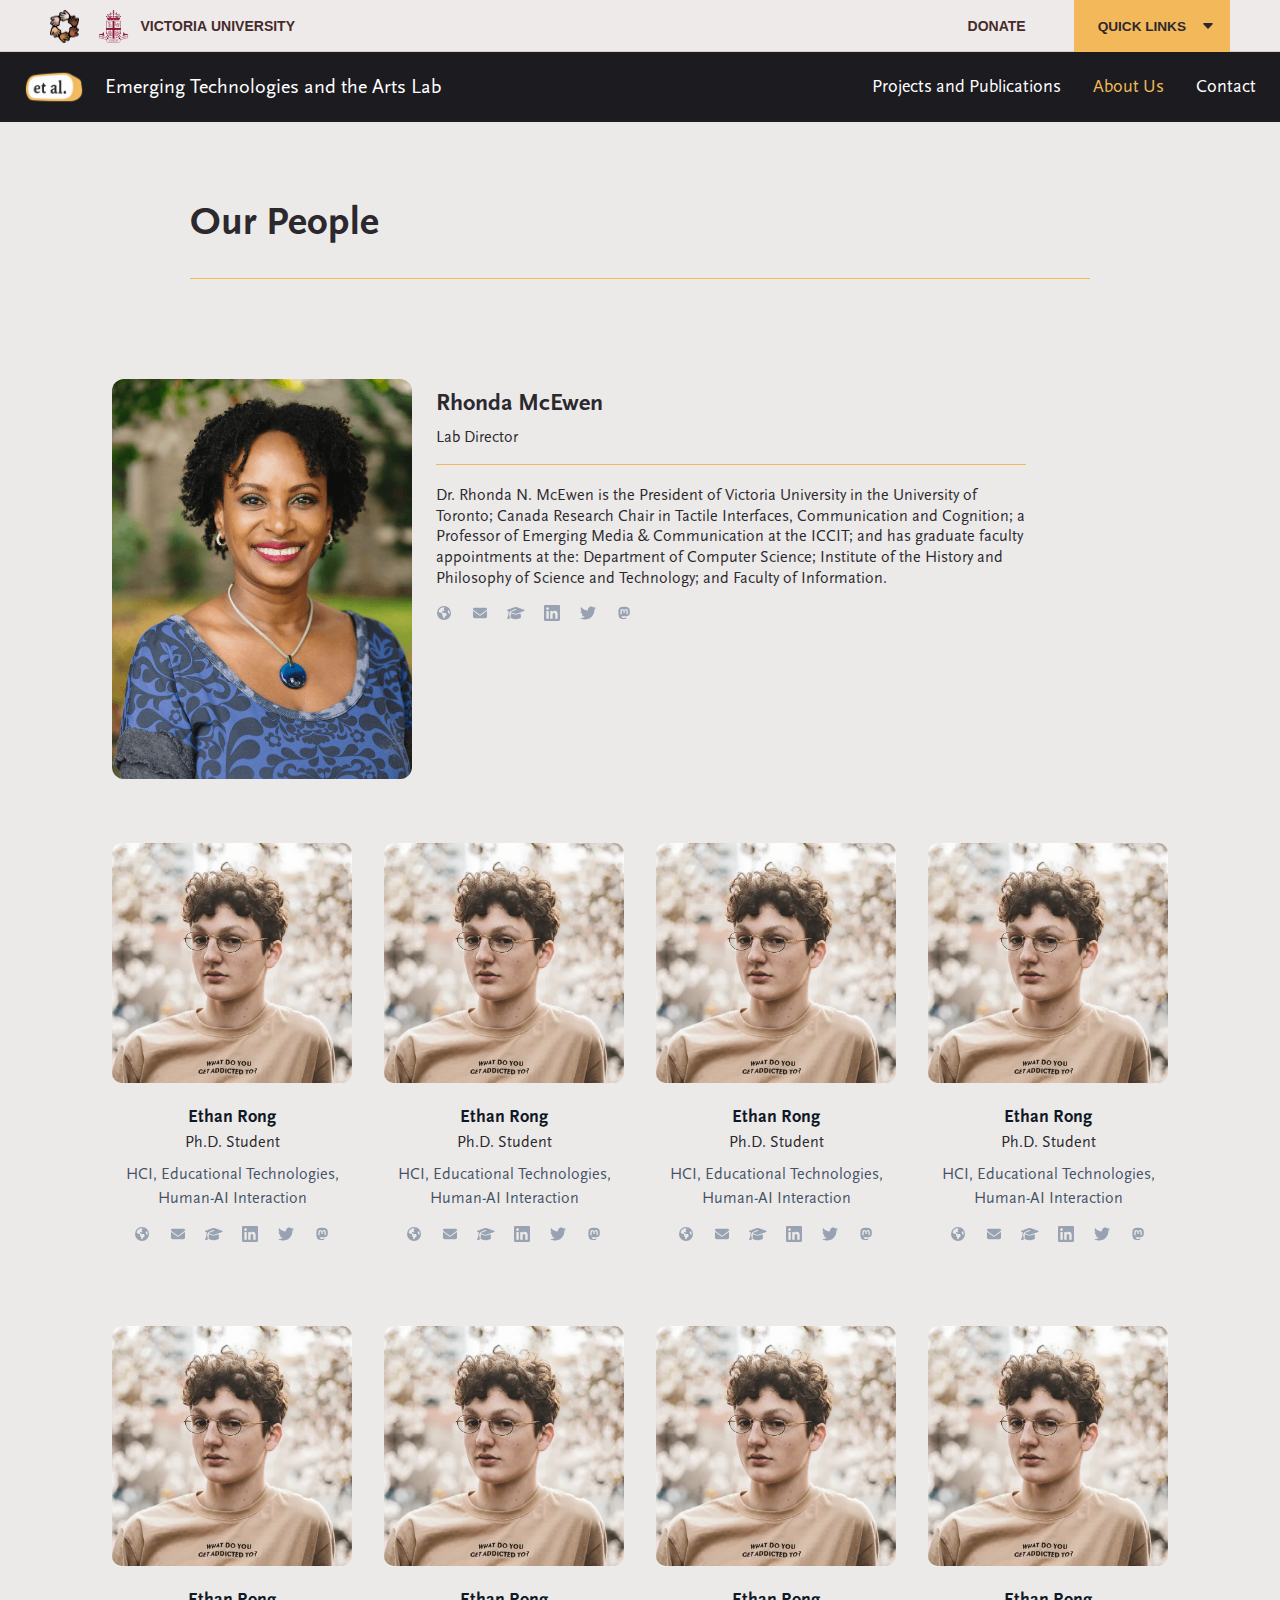
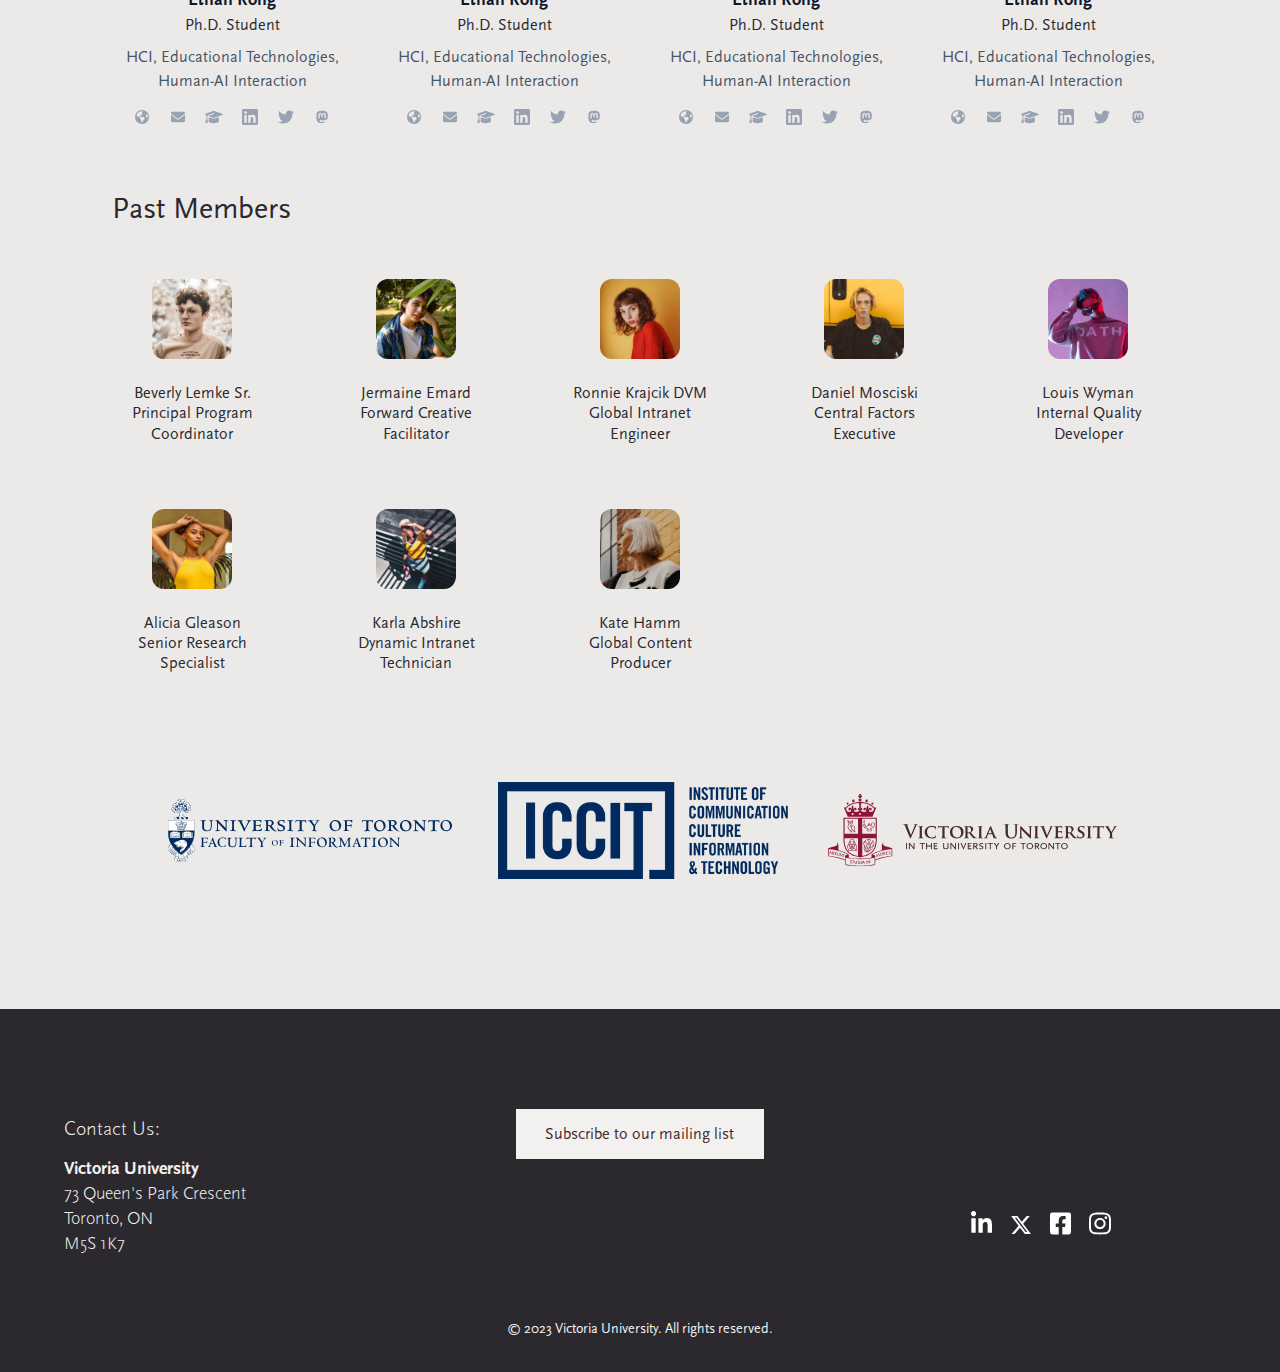
==== about.html @ be323ea9 "Website Design Update" ====
<!DOCTYPE html><!--  Last Published: Fri Oct 20 2023 23:34:13 GMT+0000 (Coordinated Universal Time)  -->
<html data-wf-page="6514eb4a2305724bd706d7c0" data-wf-site="64ebb438a1410b0086bd7500">
<head>
  <meta charset="utf-8">
  <title>About</title>
  <meta content="About" property="og:title">
  <meta content="About" property="twitter:title">
  <meta content="width=device-width, initial-scale=1" name="viewport">
  <link href="css/normalize.css" rel="stylesheet" type="text/css">
  <link href="css/webflow.css" rel="stylesheet" type="text/css">
  <link href="css/etal-test.webflow.css" rel="stylesheet" type="text/css">
  <script type="text/javascript">!function(o,c){var n=c.documentElement,t=" w-mod-";n.className+=t+"js",("ontouchstart"in o||o.DocumentTouch&&c instanceof DocumentTouch)&&(n.className+=t+"touch")}(window,document);</script>
  <link href="images/favicon.png" rel="shortcut icon" type="image/x-icon">
  <link href="images/webclip.png" rel="apple-touch-icon">
</head>
<body class="body">
  <div data-collapse="none" data-animation="default" data-duration="200" data-w-id="f9d69fb6-67c8-7b05-2dc4-ca2175cc7b03" data-easing="ease" data-easing2="ease" role="banner" class="navbar w-nav">
    <div class="square-menu-inner">
      <div class="navlogosdiv">
        <a href="https://www.vicu.utoronto.ca/about-victoria/edia/" target="_blank" class="brand-logo w-nav-brand"><img src="images/hands.png" loading="lazy" sizes="(max-width: 479px) 11vw, 29.46875px" height="33" alt="edia icon" srcset="images/hands-p-500.png 500w, images/hands.png 585w" class="brandlogoimage2"></a>
        <a href="https://emmanuel.utoronto.ca/" target="_blank" class="brand-logo w-nav-brand"><img src="images/Victoria-University-Crest.png" loading="lazy" alt="" height="33" class="brandlogoimage"></a>
        <a href="https://emmanuel.utoronto.ca/" target="_blank" class="link">VICTORIA UNIVERSITY</a>
      </div>
      <nav role="navigation" class="nav-menu w-nav-menu">
        <a href="https://vicu.utoronto.ca/donate/" class="donatelink">DONATE</a>
        <div data-hover="false" data-delay="0" class="full-width-mobile w-dropdown">
          <div class="nav-link nav-with-dropdown w-dropdown-toggle">
            <div class="text-block-8"><strong class="bold-text">QUICK LINKS</strong></div>
            <div class="icon-3 w-embed"><svg width="100%" height="100%" viewbox="0 0 8 5" fill="none" xmlns="http://www.w3.org/2000/svg">
                <path d="M4 0.4375H6.71929C7.15725 0.4375 7.38357 0.96063 7.08371 1.27984L4.36442 4.17456C4.16695 4.38478 3.83305 4.38478 3.63558 4.17457L0.916287 1.27984C0.616426 0.960631 0.842751 0.4375 1.28071 0.4375H4Z" fill="currentColor"></path>
              </svg></div>
          </div>
          <nav class="dropdown-list w-dropdown-list">
            <a href="https://www.acorn.utoronto.ca/" target="_blank" class="dropdown-link w-dropdown-link">ACORN</a>
            <a href="https://q.utoronto.ca/" target="_blank" class="dropdown-link w-dropdown-link">QUERCUS</a>
            <a href="https://www.utoronto.ca/" target="_blank" class="dropdown-link w-dropdown-link">U OF T</a>
            <a href="https://vicdir.vicu.utoronto.ca/search" target="_blank" class="dropdown-link w-dropdown-link">A-Z DIRECTORY</a>
            <a href="https://utoronto.us19.list-manage.com/subscribe?u=aad92a62f6e77ffed56ef64fc&amp;id=aab23e2f42" target="_blank" class="dropdown-link w-dropdown-link">EMAIL SIGN UP</a>
          </nav>
        </div>
      </nav>
      <div data-ix="simple-menu-button" class="simple-menu-button w-nav-button">
        <div class="line-1 simple-line"></div>
        <div class="line-2 simple-line-2"></div>
        <div class="line-3 simple-line-3"></div>
      </div>
    </div>
  </div>
  <div data-w-id="c33d319f-87cc-b2ee-bbb1-bec808583273" data-animation="over-right" data-collapse="medium" data-duration="400" data-easing="ease" data-easing2="ease" role="banner" class="brix---header-wrapper w-nav">
    <div class="brix---container-default w-container">
      <div class="brix---header-content-wrapper">
        <a href="index.html" class="brix---header-logo-link w-nav-brand"><img src="images/EtAl_Logo_Small.png" srcset="images/EtAl_Logo_Small-p-500.png 500w, images/EtAl_Logo_Small-p-800.png 800w, images/EtAl_Logo_Small.png 806w" width="60" sizes="60px" alt="" class="brix---header-logo">
          <div class="text-block"> Emerging Technologies and the Arts Lab</div>
        </a>
        <div class="brix---header-right-col">
          <div class="brix---hamburger-menu-wrapper w-nav-button">
            <div style="-webkit-transform:translate3d(0, 0px, 0) scale3d(1, 1, 1) rotateX(0) rotateY(0) rotateZ(0deg) skew(0, 0);-moz-transform:translate3d(0, 0px, 0) scale3d(1, 1, 1) rotateX(0) rotateY(0) rotateZ(0deg) skew(0, 0);-ms-transform:translate3d(0, 0px, 0) scale3d(1, 1, 1) rotateX(0) rotateY(0) rotateZ(0deg) skew(0, 0);transform:translate3d(0, 0px, 0) scale3d(1, 1, 1) rotateX(0) rotateY(0) rotateZ(0deg) skew(0, 0)" class="brix---hamburger-menu-bar-top"></div>
            <div style="-webkit-transform:translate3d(0, 0px, 0) scale3d(1, 1, 1) rotateX(0) rotateY(0) rotateZ(0deg) skew(0, 0);-moz-transform:translate3d(0, 0px, 0) scale3d(1, 1, 1) rotateX(0) rotateY(0) rotateZ(0deg) skew(0, 0);-ms-transform:translate3d(0, 0px, 0) scale3d(1, 1, 1) rotateX(0) rotateY(0) rotateZ(0deg) skew(0, 0);transform:translate3d(0, 0px, 0) scale3d(1, 1, 1) rotateX(0) rotateY(0) rotateZ(0deg) skew(0, 0)" class="brix---hamburger-menu-bar-bottom"></div>
          </div>
          <nav role="navigation" class="brix---header-menu-wrapper w-nav-menu">
            <ul role="list" class="brix---header-nav-menu-list">
              <li class="brix---header-nav-list-item">
                <a href="projects.html" class="brix---header-nav-link w-nav-link">Projects and Publications</a>
              </li>
              <li class="brix---header-nav-list-item">
                <a href="about.html" aria-current="page" class="brix---header-nav-link w-nav-link w--current">About Us</a>
              </li>
              <li class="brix---header-nav-list-item">
                <a href="#" class="brix---header-nav-link w-nav-link">Contact</a>
              </li>
            </ul>
          </nav>
        </div>
      </div>
    </div>
  </div>
  <div class="spark-section-4">
    <div class="spark-container-4 w-container">
      <div class="spark-centered-902">
        <h2><span class="text-span-3"><strong>Our People</strong></span></h2>
        <div class="orangeline"></div>
      </div>
      <div class="spark-flex-row-of-team-members-2">
        <div class="spark-flex-row-of-two-team-members-2">
          <div id="w-node-_3214d116-5d95-e972-60de-5e1a92d055ef-d706d7c0" class="spark-wrapped-team-card-3 spark-top-aligned">
            <a href="#" class="w-inline-block"><img src="images/Screen-Shot-2023-09-28-at-12.29.31-AM.png" loading="eager" height="100" alt="" sizes="(max-width: 479px) 84vw, 300px" srcset="images/Screen-Shot-2023-09-28-at-12.29.31-AM-p-500.png 500w, images/Screen-Shot-2023-09-28-at-12.29.31-AM-p-800.png 800w, images/Screen-Shot-2023-09-28-at-12.29.31-AM.png 906w" class="spark-horizontal-team-member-image-2 spark-small"></a>
            <div class="spark-team-member-details-3">
              <p class="spark-bold-heading-4"><span class="rhonda"><strong class="rhonda">Rhonda McEwen</strong></span></p>
              <p class="spark-small-sub-paragraph-4 spark-margin-bottom-1rem">Lab Director</p>
              <div class="orangeline"></div>
              <p class="spark-gray-paragraph-2">Dr. Rhonda N. McEwen is the President of Victoria University in the University of Toronto; Canada Research Chair in Tactile Interfaces, Communication and Cognition; a Professor of Emerging Media &amp; Communication at the ICCIT; and has graduate faculty appointments at the: Department of Computer Science; Institute of the History and Philosophy of Science and Technology; and Faculty of Information.</p>
              <div class="w-layout-grid uui-team01_social-copy">
                <a href="#" class="social-link w-inline-block">
                  <div class="social-icon w-embed"><svg xmlns="http://www.w3.org/2000/svg" height="1em" viewbox="0 0 512 512">
                      <!-- ! Font Awesome Free 6.4.2 by @fontawesome - https://fontawesome.com License - https://fontawesome.com/license (Commercial License) Copyright 2023 Fonticons, Inc.  -->
                      <style>svg{fill:#98a2b3}</style>
                      <path d="M57.7 193l9.4 16.4c8.3 14.5 21.9 25.2 38 29.8L163 255.7c17.2 4.9 29 20.6 29 38.5v39.9c0 11 6.2 21 16 25.9s16 14.9 16 25.9v39c0 15.6 14.9 26.9 29.9 22.6c16.1-4.6 28.6-17.5 32.7-33.8l2.8-11.2c4.2-16.9 15.2-31.4 30.3-40l8.1-4.6c15-8.5 24.2-24.5 24.2-41.7v-8.3c0-12.7-5.1-24.9-14.1-33.9l-3.9-3.9c-9-9-21.2-14.1-33.9-14.1H257c-11.1 0-22.1-2.9-31.8-8.4l-34.5-19.7c-4.3-2.5-7.6-6.5-9.2-11.2c-3.2-9.6 1.1-20 10.2-24.5l5.9-3c6.6-3.3 14.3-3.9 21.3-1.5l23.2 7.7c8.2 2.7 17.2-.4 21.9-7.5c4.7-7 4.2-16.3-1.2-22.8l-13.6-16.3c-10-12-9.9-29.5 .3-41.3l15.7-18.3c8.8-10.3 10.2-25 3.5-36.7l-2.4-4.2c-3.5-.2-6.9-.3-10.4-.3C163.1 48 84.4 108.9 57.7 193zM464 256c0-36.8-9.6-71.4-26.4-101.5L412 164.8c-15.7 6.3-23.8 23.8-18.5 39.8l16.9 50.7c3.5 10.4 12 18.3 22.6 20.9l29.1 7.3c1.2-9 1.8-18.2 1.8-27.5zM0 256a256 256 0 1 1 512 0A256 256 0 1 1 0 256z"></path>
                    </svg></div>
                </a>
                <a href="#" class="social-link w-inline-block">
                  <div class="social-icon w-embed"><svg xmlns="http://www.w3.org/2000/svg" height="1em" viewbox="0 0 512 512">
                      <!-- ! Font Awesome Free 6.4.2 by @fontawesome - https://fontawesome.com License - https://fontawesome.com/license (Commercial License) Copyright 2023 Fonticons, Inc.  -->
                      <style>svg{fill:#98a2b3}</style>
                      <path d="M48 64C21.5 64 0 85.5 0 112c0 15.1 7.1 29.3 19.2 38.4L236.8 313.6c11.4 8.5 27 8.5 38.4 0L492.8 150.4c12.1-9.1 19.2-23.3 19.2-38.4c0-26.5-21.5-48-48-48H48zM0 176V384c0 35.3 28.7 64 64 64H448c35.3 0 64-28.7 64-64V176L294.4 339.2c-22.8 17.1-54 17.1-76.8 0L0 176z"></path>
                    </svg></div>
                </a>
                <a href="#" class="social-link w-inline-block">
                  <div class="social-icon w-embed"><svg xmlns="http://www.w3.org/2000/svg" height="1em" viewbox="0 0 640 512">
                      <!-- ! Font Awesome Free 6.4.2 by @fontawesome - https://fontawesome.com License - https://fontawesome.com/license (Commercial License) Copyright 2023 Fonticons, Inc.  -->
                      <style>svg{fill:#98a2b3}</style>
                      <path d="M320 32c-8.1 0-16.1 1.4-23.7 4.1L15.8 137.4C6.3 140.9 0 149.9 0 160s6.3 19.1 15.8 22.6l57.9 20.9C57.3 229.3 48 259.8 48 291.9v28.1c0 28.4-10.8 57.7-22.3 80.8c-6.5 13-13.9 25.8-22.5 37.6C0 442.7-.9 448.3 .9 453.4s6 8.9 11.2 10.2l64 16c4.2 1.1 8.7 .3 12.4-2s6.3-6.1 7.1-10.4c8.6-42.8 4.3-81.2-2.1-108.7C90.3 344.3 86 329.8 80 316.5V291.9c0-30.2 10.2-58.7 27.9-81.5c12.9-15.5 29.6-28 49.2-35.7l157-61.7c8.2-3.2 17.5 .8 20.7 9s-.8 17.5-9 20.7l-157 61.7c-12.4 4.9-23.3 12.4-32.2 21.6l159.6 57.6c7.6 2.7 15.6 4.1 23.7 4.1s16.1-1.4 23.7-4.1L624.2 182.6c9.5-3.4 15.8-12.5 15.8-22.6s-6.3-19.1-15.8-22.6L343.7 36.1C336.1 33.4 328.1 32 320 32zM128 408c0 35.3 86 72 192 72s192-36.7 192-72L496.7 262.6 354.5 314c-11.1 4-22.8 6-34.5 6s-23.5-2-34.5-6L143.3 262.6 128 408z"></path>
                    </svg></div>
                </a>
                <a href="#" class="social-link w-inline-block">
                  <div class="social-icon w-embed"><svg width="24" height="24" viewbox="0 0 24 24" fill="none" xmlns="http://www.w3.org/2000/svg">
                      <path d="M22.2234 0H1.77187C0.792187 0 0 0.773438 0 1.72969V22.2656C0 23.2219 0.792187 24 1.77187 24H22.2234C23.2031 24 24 23.2219 24 22.2703V1.72969C24 0.773438 23.2031 0 22.2234 0ZM7.12031 20.4516H3.55781V8.99531H7.12031V20.4516ZM5.33906 7.43438C4.19531 7.43438 3.27188 6.51094 3.27188 5.37187C3.27188 4.23281 4.19531 3.30937 5.33906 3.30937C6.47813 3.30937 7.40156 4.23281 7.40156 5.37187C7.40156 6.50625 6.47813 7.43438 5.33906 7.43438ZM20.4516 20.4516H16.8937V14.8828C16.8937 13.5562 16.8703 11.8453 15.0422 11.8453C13.1906 11.8453 12.9094 13.2937 12.9094 14.7891V20.4516H9.35625V8.99531H12.7687V10.5609H12.8156C13.2891 9.66094 14.4516 8.70938 16.1813 8.70938C19.7859 8.70938 20.4516 11.0813 20.4516 14.1656V20.4516Z" fill="currentColor"></path>
                    </svg></div>
                </a>
                <a href="#" class="social-link w-inline-block">
                  <div class="social-icon w-embed"><svg width="24" height="24" viewbox="0 0 24 24" fill="none" xmlns="http://www.w3.org/2000/svg">
                      <path d="M7.55016 21.7502C16.6045 21.7502 21.5583 14.2469 21.5583 7.74211C21.5583 7.53117 21.5536 7.31554 21.5442 7.1046C22.5079 6.40771 23.3395 5.5445 24 4.55554C23.1025 4.95484 22.1496 5.21563 21.1739 5.32898C22.2013 4.71315 22.9705 3.74572 23.3391 2.60601C22.3726 3.1788 21.3156 3.58286 20.2134 3.80085C19.4708 3.01181 18.489 2.48936 17.4197 2.3143C16.3504 2.13923 15.2532 2.32129 14.2977 2.83234C13.3423 3.34339 12.5818 4.15495 12.1338 5.14156C11.6859 6.12816 11.5754 7.23486 11.8195 8.29054C9.86249 8.19233 7.94794 7.68395 6.19998 6.79834C4.45203 5.91274 2.90969 4.66968 1.67297 3.14976C1.0444 4.23349 0.852057 5.51589 1.13503 6.73634C1.418 7.95678 2.15506 9.02369 3.19641 9.72023C2.41463 9.69541 1.64998 9.48492 0.965625 9.10617V9.1671C0.964925 10.3044 1.3581 11.4068 2.07831 12.287C2.79852 13.1672 3.80132 13.7708 4.91625 13.9952C4.19206 14.1934 3.43198 14.2222 2.69484 14.0796C3.00945 15.0577 3.62157 15.9131 4.44577 16.5266C5.26997 17.14 6.26512 17.4808 7.29234 17.5015C5.54842 18.8714 3.39417 19.6144 1.17656 19.6109C0.783287 19.6103 0.390399 19.5861 0 19.5387C2.25286 20.984 4.87353 21.7516 7.55016 21.7502Z" fill="currentColor"></path>
                    </svg></div>
                </a>
                <a href="#" class="social-link w-inline-block">
                  <div class="social-icon w-embed"><svg xmlns="http://www.w3.org/2000/svg" height="1em" viewbox="0 0 448 512">
                      <!-- ! Font Awesome Free 6.4.2 by @fontawesome - https://fontawesome.com License - https://fontawesome.com/license (Commercial License) Copyright 2023 Fonticons, Inc.  -->
                      <style>svg{fill:#98a2b3}</style>
                      <path d="M433 179.11c0-97.2-63.71-125.7-63.71-125.7-62.52-28.7-228.56-28.4-290.48 0 0 0-63.72 28.5-63.72 125.7 0 115.7-6.6 259.4 105.63 289.1 40.51 10.7 75.32 13 103.33 11.4 50.81-2.8 79.32-18.1 79.32-18.1l-1.7-36.9s-36.31 11.4-77.12 10.1c-40.41-1.4-83-4.4-89.63-54a102.54 102.54 0 0 1-.9-13.9c85.63 20.9 158.65 9.1 178.75 6.7 56.12-6.7 105-41.3 111.23-72.9 9.8-49.8 9-121.5 9-121.5zm-75.12 125.2h-46.63v-114.2c0-49.7-64-51.6-64 6.9v62.5h-46.33V197c0-58.5-64-56.6-64-6.9v114.2H90.19c0-122.1-5.2-147.9 18.41-175 25.9-28.9 79.82-30.8 103.83 6.1l11.6 19.5 11.6-19.5c24.11-37.1 78.12-34.8 103.83-6.1 23.71 27.3 18.4 53 18.4 175z"></path>
                    </svg></div>
                </a>
              </div>
            </div>
          </div>
        </div>
      </div>
      <div class="spark-team-grid-no-spacing">
        <div id="w-node-cfe9b421-3e54-21b7-9ee3-e9e8a86b3ca3-d706d7c0" class="team-member-item">
          <div id="w-node-e4fae455-8f98-4d70-5419-4f521c86f4d8-d706d7c0" class="spark-wrapped-square-team spark-stacked">
            <a href="#" class="spark-team-link w-inline-block"><img src="images/avatar-50_1avatar-50.webp" loading="eager" width="80" alt="" class="spark-vertical-image-2 spark-square-corners">
              <div class="spark-team-member-details-2 spark-full-width-team-details">
                <p><span class="text-span-2">Ethan Rong is a first-year Ph.D. student at the et.al Lab, as advised by Prof. Rhonda McEwen. His research investigates how to design and develop AI technologies to empower learners. Prior to joining UofT, he spent wonderful years studying and researching HCI at HKUST.</span></p>
              </div>
            </a>
          </div>
          <div class="uui-team01_item">
            <div class="uui-heading-tiny">Ethan Rong</div>
            <div class="uui-text-size-medium-2 text-color-primary700">Ph.D. Student</div>
            <div class="uui-space-xxsmall"></div>
            <div class="uui-text-size-medium-2">HCI, Educational Technologies, Human-AI Interaction</div>
            <div class="w-layout-grid uui-team01_social">
              <a href="#" class="social-link w-inline-block">
                <div class="social-icon w-embed"><svg xmlns="http://www.w3.org/2000/svg" height="1em" viewbox="0 0 512 512">
                    <!-- ! Font Awesome Free 6.4.2 by @fontawesome - https://fontawesome.com License - https://fontawesome.com/license (Commercial License) Copyright 2023 Fonticons, Inc.  -->
                    <style>svg{fill:#98a2b3}</style>
                    <path d="M57.7 193l9.4 16.4c8.3 14.5 21.9 25.2 38 29.8L163 255.7c17.2 4.9 29 20.6 29 38.5v39.9c0 11 6.2 21 16 25.9s16 14.9 16 25.9v39c0 15.6 14.9 26.9 29.9 22.6c16.1-4.6 28.6-17.5 32.7-33.8l2.8-11.2c4.2-16.9 15.2-31.4 30.3-40l8.1-4.6c15-8.5 24.2-24.5 24.2-41.7v-8.3c0-12.7-5.1-24.9-14.1-33.9l-3.9-3.9c-9-9-21.2-14.1-33.9-14.1H257c-11.1 0-22.1-2.9-31.8-8.4l-34.5-19.7c-4.3-2.5-7.6-6.5-9.2-11.2c-3.2-9.6 1.1-20 10.2-24.5l5.9-3c6.6-3.3 14.3-3.9 21.3-1.5l23.2 7.7c8.2 2.7 17.2-.4 21.9-7.5c4.7-7 4.2-16.3-1.2-22.8l-13.6-16.3c-10-12-9.9-29.5 .3-41.3l15.7-18.3c8.8-10.3 10.2-25 3.5-36.7l-2.4-4.2c-3.5-.2-6.9-.3-10.4-.3C163.1 48 84.4 108.9 57.7 193zM464 256c0-36.8-9.6-71.4-26.4-101.5L412 164.8c-15.7 6.3-23.8 23.8-18.5 39.8l16.9 50.7c3.5 10.4 12 18.3 22.6 20.9l29.1 7.3c1.2-9 1.8-18.2 1.8-27.5zM0 256a256 256 0 1 1 512 0A256 256 0 1 1 0 256z"></path>
                  </svg></div>
              </a>
              <a href="#" class="social-link w-inline-block">
                <div class="social-icon w-embed"><svg xmlns="http://www.w3.org/2000/svg" height="1em" viewbox="0 0 512 512">
                    <!-- ! Font Awesome Free 6.4.2 by @fontawesome - https://fontawesome.com License - https://fontawesome.com/license (Commercial License) Copyright 2023 Fonticons, Inc.  -->
                    <style>svg{fill:#98a2b3}</style>
                    <path d="M48 64C21.5 64 0 85.5 0 112c0 15.1 7.1 29.3 19.2 38.4L236.8 313.6c11.4 8.5 27 8.5 38.4 0L492.8 150.4c12.1-9.1 19.2-23.3 19.2-38.4c0-26.5-21.5-48-48-48H48zM0 176V384c0 35.3 28.7 64 64 64H448c35.3 0 64-28.7 64-64V176L294.4 339.2c-22.8 17.1-54 17.1-76.8 0L0 176z"></path>
                  </svg></div>
              </a>
              <a href="#" class="social-link w-inline-block">
                <div class="social-icon w-embed"><svg xmlns="http://www.w3.org/2000/svg" height="1em" viewbox="0 0 640 512">
                    <!-- ! Font Awesome Free 6.4.2 by @fontawesome - https://fontawesome.com License - https://fontawesome.com/license (Commercial License) Copyright 2023 Fonticons, Inc.  -->
                    <style>svg{fill:#98a2b3}</style>
                    <path d="M320 32c-8.1 0-16.1 1.4-23.7 4.1L15.8 137.4C6.3 140.9 0 149.9 0 160s6.3 19.1 15.8 22.6l57.9 20.9C57.3 229.3 48 259.8 48 291.9v28.1c0 28.4-10.8 57.7-22.3 80.8c-6.5 13-13.9 25.8-22.5 37.6C0 442.7-.9 448.3 .9 453.4s6 8.9 11.2 10.2l64 16c4.2 1.1 8.7 .3 12.4-2s6.3-6.1 7.1-10.4c8.6-42.8 4.3-81.2-2.1-108.7C90.3 344.3 86 329.8 80 316.5V291.9c0-30.2 10.2-58.7 27.9-81.5c12.9-15.5 29.6-28 49.2-35.7l157-61.7c8.2-3.2 17.5 .8 20.7 9s-.8 17.5-9 20.7l-157 61.7c-12.4 4.9-23.3 12.4-32.2 21.6l159.6 57.6c7.6 2.7 15.6 4.1 23.7 4.1s16.1-1.4 23.7-4.1L624.2 182.6c9.5-3.4 15.8-12.5 15.8-22.6s-6.3-19.1-15.8-22.6L343.7 36.1C336.1 33.4 328.1 32 320 32zM128 408c0 35.3 86 72 192 72s192-36.7 192-72L496.7 262.6 354.5 314c-11.1 4-22.8 6-34.5 6s-23.5-2-34.5-6L143.3 262.6 128 408z"></path>
                  </svg></div>
              </a>
              <a href="#" class="social-link w-inline-block">
                <div class="social-icon w-embed"><svg width="24" height="24" viewbox="0 0 24 24" fill="none" xmlns="http://www.w3.org/2000/svg">
                    <path d="M22.2234 0H1.77187C0.792187 0 0 0.773438 0 1.72969V22.2656C0 23.2219 0.792187 24 1.77187 24H22.2234C23.2031 24 24 23.2219 24 22.2703V1.72969C24 0.773438 23.2031 0 22.2234 0ZM7.12031 20.4516H3.55781V8.99531H7.12031V20.4516ZM5.33906 7.43438C4.19531 7.43438 3.27188 6.51094 3.27188 5.37187C3.27188 4.23281 4.19531 3.30937 5.33906 3.30937C6.47813 3.30937 7.40156 4.23281 7.40156 5.37187C7.40156 6.50625 6.47813 7.43438 5.33906 7.43438ZM20.4516 20.4516H16.8937V14.8828C16.8937 13.5562 16.8703 11.8453 15.0422 11.8453C13.1906 11.8453 12.9094 13.2937 12.9094 14.7891V20.4516H9.35625V8.99531H12.7687V10.5609H12.8156C13.2891 9.66094 14.4516 8.70938 16.1813 8.70938C19.7859 8.70938 20.4516 11.0813 20.4516 14.1656V20.4516Z" fill="currentColor"></path>
                  </svg></div>
              </a>
              <a href="#" class="social-link w-inline-block">
                <div class="social-icon w-embed"><svg width="24" height="24" viewbox="0 0 24 24" fill="none" xmlns="http://www.w3.org/2000/svg">
                    <path d="M7.55016 21.7502C16.6045 21.7502 21.5583 14.2469 21.5583 7.74211C21.5583 7.53117 21.5536 7.31554 21.5442 7.1046C22.5079 6.40771 23.3395 5.5445 24 4.55554C23.1025 4.95484 22.1496 5.21563 21.1739 5.32898C22.2013 4.71315 22.9705 3.74572 23.3391 2.60601C22.3726 3.1788 21.3156 3.58286 20.2134 3.80085C19.4708 3.01181 18.489 2.48936 17.4197 2.3143C16.3504 2.13923 15.2532 2.32129 14.2977 2.83234C13.3423 3.34339 12.5818 4.15495 12.1338 5.14156C11.6859 6.12816 11.5754 7.23486 11.8195 8.29054C9.86249 8.19233 7.94794 7.68395 6.19998 6.79834C4.45203 5.91274 2.90969 4.66968 1.67297 3.14976C1.0444 4.23349 0.852057 5.51589 1.13503 6.73634C1.418 7.95678 2.15506 9.02369 3.19641 9.72023C2.41463 9.69541 1.64998 9.48492 0.965625 9.10617V9.1671C0.964925 10.3044 1.3581 11.4068 2.07831 12.287C2.79852 13.1672 3.80132 13.7708 4.91625 13.9952C4.19206 14.1934 3.43198 14.2222 2.69484 14.0796C3.00945 15.0577 3.62157 15.9131 4.44577 16.5266C5.26997 17.14 6.26512 17.4808 7.29234 17.5015C5.54842 18.8714 3.39417 19.6144 1.17656 19.6109C0.783287 19.6103 0.390399 19.5861 0 19.5387C2.25286 20.984 4.87353 21.7516 7.55016 21.7502Z" fill="currentColor"></path>
                  </svg></div>
              </a>
              <a href="#" class="social-link w-inline-block">
                <div class="social-icon w-embed"><svg xmlns="http://www.w3.org/2000/svg" height="1em" viewbox="0 0 448 512">
                    <!-- ! Font Awesome Free 6.4.2 by @fontawesome - https://fontawesome.com License - https://fontawesome.com/license (Commercial License) Copyright 2023 Fonticons, Inc.  -->
                    <style>svg{fill:#98a2b3}</style>
                    <path d="M433 179.11c0-97.2-63.71-125.7-63.71-125.7-62.52-28.7-228.56-28.4-290.48 0 0 0-63.72 28.5-63.72 125.7 0 115.7-6.6 259.4 105.63 289.1 40.51 10.7 75.32 13 103.33 11.4 50.81-2.8 79.32-18.1 79.32-18.1l-1.7-36.9s-36.31 11.4-77.12 10.1c-40.41-1.4-83-4.4-89.63-54a102.54 102.54 0 0 1-.9-13.9c85.63 20.9 158.65 9.1 178.75 6.7 56.12-6.7 105-41.3 111.23-72.9 9.8-49.8 9-121.5 9-121.5zm-75.12 125.2h-46.63v-114.2c0-49.7-64-51.6-64 6.9v62.5h-46.33V197c0-58.5-64-56.6-64-6.9v114.2H90.19c0-122.1-5.2-147.9 18.41-175 25.9-28.9 79.82-30.8 103.83 6.1l11.6 19.5 11.6-19.5c24.11-37.1 78.12-34.8 103.83-6.1 23.71 27.3 18.4 53 18.4 175z"></path>
                  </svg></div>
              </a>
            </div>
          </div>
        </div>
        <div id="w-node-_75b48284-ef94-c5d2-1e31-72219cee39e0-d706d7c0" class="team-member-item">
          <div id="w-node-_75b48284-ef94-c5d2-1e31-72219cee39e1-d706d7c0" class="spark-wrapped-square-team spark-stacked">
            <a href="#" class="spark-team-link w-inline-block"><img src="images/avatar-50_1avatar-50.webp" loading="eager" width="80" alt="" class="spark-vertical-image-2 spark-square-corners">
              <div class="spark-team-member-details-2 spark-full-width-team-details">
                <p><span class="text-span-2">Ethan Rong is a first-year Ph.D. student at the et.al Lab, as advised by Prof. Rhonda McEwen. His research investigates how to design and develop AI technologies to empower learners. Prior to joining UofT, he spent wonderful years studying and researching HCI at HKUST.</span></p>
              </div>
            </a>
          </div>
          <div class="uui-team01_item">
            <div class="uui-heading-tiny">Ethan Rong</div>
            <div class="uui-text-size-medium-2 text-color-primary700">Ph.D. Student</div>
            <div class="uui-space-xxsmall"></div>
            <div class="uui-text-size-medium-2">HCI, Educational Technologies, Human-AI Interaction</div>
            <div class="w-layout-grid uui-team01_social">
              <a href="#" class="social-link w-inline-block">
                <div class="social-icon w-embed"><svg xmlns="http://www.w3.org/2000/svg" height="1em" viewbox="0 0 512 512">
                    <!-- ! Font Awesome Free 6.4.2 by @fontawesome - https://fontawesome.com License - https://fontawesome.com/license (Commercial License) Copyright 2023 Fonticons, Inc.  -->
                    <style>svg{fill:#98a2b3}</style>
                    <path d="M57.7 193l9.4 16.4c8.3 14.5 21.9 25.2 38 29.8L163 255.7c17.2 4.9 29 20.6 29 38.5v39.9c0 11 6.2 21 16 25.9s16 14.9 16 25.9v39c0 15.6 14.9 26.9 29.9 22.6c16.1-4.6 28.6-17.5 32.7-33.8l2.8-11.2c4.2-16.9 15.2-31.4 30.3-40l8.1-4.6c15-8.5 24.2-24.5 24.2-41.7v-8.3c0-12.7-5.1-24.9-14.1-33.9l-3.9-3.9c-9-9-21.2-14.1-33.9-14.1H257c-11.1 0-22.1-2.9-31.8-8.4l-34.5-19.7c-4.3-2.5-7.6-6.5-9.2-11.2c-3.2-9.6 1.1-20 10.2-24.5l5.9-3c6.6-3.3 14.3-3.9 21.3-1.5l23.2 7.7c8.2 2.7 17.2-.4 21.9-7.5c4.7-7 4.2-16.3-1.2-22.8l-13.6-16.3c-10-12-9.9-29.5 .3-41.3l15.7-18.3c8.8-10.3 10.2-25 3.5-36.7l-2.4-4.2c-3.5-.2-6.9-.3-10.4-.3C163.1 48 84.4 108.9 57.7 193zM464 256c0-36.8-9.6-71.4-26.4-101.5L412 164.8c-15.7 6.3-23.8 23.8-18.5 39.8l16.9 50.7c3.5 10.4 12 18.3 22.6 20.9l29.1 7.3c1.2-9 1.8-18.2 1.8-27.5zM0 256a256 256 0 1 1 512 0A256 256 0 1 1 0 256z"></path>
                  </svg></div>
              </a>
              <a href="#" class="social-link w-inline-block">
                <div class="social-icon w-embed"><svg xmlns="http://www.w3.org/2000/svg" height="1em" viewbox="0 0 512 512">
                    <!-- ! Font Awesome Free 6.4.2 by @fontawesome - https://fontawesome.com License - https://fontawesome.com/license (Commercial License) Copyright 2023 Fonticons, Inc.  -->
                    <style>svg{fill:#98a2b3}</style>
                    <path d="M48 64C21.5 64 0 85.5 0 112c0 15.1 7.1 29.3 19.2 38.4L236.8 313.6c11.4 8.5 27 8.5 38.4 0L492.8 150.4c12.1-9.1 19.2-23.3 19.2-38.4c0-26.5-21.5-48-48-48H48zM0 176V384c0 35.3 28.7 64 64 64H448c35.3 0 64-28.7 64-64V176L294.4 339.2c-22.8 17.1-54 17.1-76.8 0L0 176z"></path>
                  </svg></div>
              </a>
              <a href="#" class="social-link w-inline-block">
                <div class="social-icon w-embed"><svg xmlns="http://www.w3.org/2000/svg" height="1em" viewbox="0 0 640 512">
                    <!-- ! Font Awesome Free 6.4.2 by @fontawesome - https://fontawesome.com License - https://fontawesome.com/license (Commercial License) Copyright 2023 Fonticons, Inc.  -->
                    <style>svg{fill:#98a2b3}</style>
                    <path d="M320 32c-8.1 0-16.1 1.4-23.7 4.1L15.8 137.4C6.3 140.9 0 149.9 0 160s6.3 19.1 15.8 22.6l57.9 20.9C57.3 229.3 48 259.8 48 291.9v28.1c0 28.4-10.8 57.7-22.3 80.8c-6.5 13-13.9 25.8-22.5 37.6C0 442.7-.9 448.3 .9 453.4s6 8.9 11.2 10.2l64 16c4.2 1.1 8.7 .3 12.4-2s6.3-6.1 7.1-10.4c8.6-42.8 4.3-81.2-2.1-108.7C90.3 344.3 86 329.8 80 316.5V291.9c0-30.2 10.2-58.7 27.9-81.5c12.9-15.5 29.6-28 49.2-35.7l157-61.7c8.2-3.2 17.5 .8 20.7 9s-.8 17.5-9 20.7l-157 61.7c-12.4 4.9-23.3 12.4-32.2 21.6l159.6 57.6c7.6 2.7 15.6 4.1 23.7 4.1s16.1-1.4 23.7-4.1L624.2 182.6c9.5-3.4 15.8-12.5 15.8-22.6s-6.3-19.1-15.8-22.6L343.7 36.1C336.1 33.4 328.1 32 320 32zM128 408c0 35.3 86 72 192 72s192-36.7 192-72L496.7 262.6 354.5 314c-11.1 4-22.8 6-34.5 6s-23.5-2-34.5-6L143.3 262.6 128 408z"></path>
                  </svg></div>
              </a>
              <a href="#" class="social-link w-inline-block">
                <div class="social-icon w-embed"><svg width="24" height="24" viewbox="0 0 24 24" fill="none" xmlns="http://www.w3.org/2000/svg">
                    <path d="M22.2234 0H1.77187C0.792187 0 0 0.773438 0 1.72969V22.2656C0 23.2219 0.792187 24 1.77187 24H22.2234C23.2031 24 24 23.2219 24 22.2703V1.72969C24 0.773438 23.2031 0 22.2234 0ZM7.12031 20.4516H3.55781V8.99531H7.12031V20.4516ZM5.33906 7.43438C4.19531 7.43438 3.27188 6.51094 3.27188 5.37187C3.27188 4.23281 4.19531 3.30937 5.33906 3.30937C6.47813 3.30937 7.40156 4.23281 7.40156 5.37187C7.40156 6.50625 6.47813 7.43438 5.33906 7.43438ZM20.4516 20.4516H16.8937V14.8828C16.8937 13.5562 16.8703 11.8453 15.0422 11.8453C13.1906 11.8453 12.9094 13.2937 12.9094 14.7891V20.4516H9.35625V8.99531H12.7687V10.5609H12.8156C13.2891 9.66094 14.4516 8.70938 16.1813 8.70938C19.7859 8.70938 20.4516 11.0813 20.4516 14.1656V20.4516Z" fill="currentColor"></path>
                  </svg></div>
              </a>
              <a href="#" class="social-link w-inline-block">
                <div class="social-icon w-embed"><svg width="24" height="24" viewbox="0 0 24 24" fill="none" xmlns="http://www.w3.org/2000/svg">
                    <path d="M7.55016 21.7502C16.6045 21.7502 21.5583 14.2469 21.5583 7.74211C21.5583 7.53117 21.5536 7.31554 21.5442 7.1046C22.5079 6.40771 23.3395 5.5445 24 4.55554C23.1025 4.95484 22.1496 5.21563 21.1739 5.32898C22.2013 4.71315 22.9705 3.74572 23.3391 2.60601C22.3726 3.1788 21.3156 3.58286 20.2134 3.80085C19.4708 3.01181 18.489 2.48936 17.4197 2.3143C16.3504 2.13923 15.2532 2.32129 14.2977 2.83234C13.3423 3.34339 12.5818 4.15495 12.1338 5.14156C11.6859 6.12816 11.5754 7.23486 11.8195 8.29054C9.86249 8.19233 7.94794 7.68395 6.19998 6.79834C4.45203 5.91274 2.90969 4.66968 1.67297 3.14976C1.0444 4.23349 0.852057 5.51589 1.13503 6.73634C1.418 7.95678 2.15506 9.02369 3.19641 9.72023C2.41463 9.69541 1.64998 9.48492 0.965625 9.10617V9.1671C0.964925 10.3044 1.3581 11.4068 2.07831 12.287C2.79852 13.1672 3.80132 13.7708 4.91625 13.9952C4.19206 14.1934 3.43198 14.2222 2.69484 14.0796C3.00945 15.0577 3.62157 15.9131 4.44577 16.5266C5.26997 17.14 6.26512 17.4808 7.29234 17.5015C5.54842 18.8714 3.39417 19.6144 1.17656 19.6109C0.783287 19.6103 0.390399 19.5861 0 19.5387C2.25286 20.984 4.87353 21.7516 7.55016 21.7502Z" fill="currentColor"></path>
                  </svg></div>
              </a>
              <a href="#" class="social-link w-inline-block">
                <div class="social-icon w-embed"><svg xmlns="http://www.w3.org/2000/svg" height="1em" viewbox="0 0 448 512">
                    <!-- ! Font Awesome Free 6.4.2 by @fontawesome - https://fontawesome.com License - https://fontawesome.com/license (Commercial License) Copyright 2023 Fonticons, Inc.  -->
                    <style>svg{fill:#98a2b3}</style>
                    <path d="M433 179.11c0-97.2-63.71-125.7-63.71-125.7-62.52-28.7-228.56-28.4-290.48 0 0 0-63.72 28.5-63.72 125.7 0 115.7-6.6 259.4 105.63 289.1 40.51 10.7 75.32 13 103.33 11.4 50.81-2.8 79.32-18.1 79.32-18.1l-1.7-36.9s-36.31 11.4-77.12 10.1c-40.41-1.4-83-4.4-89.63-54a102.54 102.54 0 0 1-.9-13.9c85.63 20.9 158.65 9.1 178.75 6.7 56.12-6.7 105-41.3 111.23-72.9 9.8-49.8 9-121.5 9-121.5zm-75.12 125.2h-46.63v-114.2c0-49.7-64-51.6-64 6.9v62.5h-46.33V197c0-58.5-64-56.6-64-6.9v114.2H90.19c0-122.1-5.2-147.9 18.41-175 25.9-28.9 79.82-30.8 103.83 6.1l11.6 19.5 11.6-19.5c24.11-37.1 78.12-34.8 103.83-6.1 23.71 27.3 18.4 53 18.4 175z"></path>
                  </svg></div>
              </a>
            </div>
          </div>
        </div>
        <div id="w-node-cc578c64-c641-0a44-5d07-f5f7e70f3d6d-d706d7c0" class="team-member-item">
          <div id="w-node-cc578c64-c641-0a44-5d07-f5f7e70f3d6e-d706d7c0" class="spark-wrapped-square-team spark-stacked">
            <a href="#" class="spark-team-link w-inline-block"><img src="images/avatar-50_1avatar-50.webp" loading="eager" width="80" alt="" class="spark-vertical-image-2 spark-square-corners">
              <div class="spark-team-member-details-2 spark-full-width-team-details">
                <p><span class="text-span-2">Ethan Rong is a first-year Ph.D. student at the et.al Lab, as advised by Prof. Rhonda McEwen. His research investigates how to design and develop AI technologies to empower learners. Prior to joining UofT, he spent wonderful years studying and researching HCI at HKUST.</span></p>
              </div>
            </a>
          </div>
          <div class="uui-team01_item">
            <div class="uui-heading-tiny">Ethan Rong</div>
            <div class="uui-text-size-medium-2 text-color-primary700">Ph.D. Student</div>
            <div class="uui-space-xxsmall"></div>
            <div class="uui-text-size-medium-2">HCI, Educational Technologies, Human-AI Interaction</div>
            <div class="w-layout-grid uui-team01_social">
              <a href="#" class="social-link w-inline-block">
                <div class="social-icon w-embed"><svg xmlns="http://www.w3.org/2000/svg" height="1em" viewbox="0 0 512 512">
                    <!-- ! Font Awesome Free 6.4.2 by @fontawesome - https://fontawesome.com License - https://fontawesome.com/license (Commercial License) Copyright 2023 Fonticons, Inc.  -->
                    <style>svg{fill:#98a2b3}</style>
                    <path d="M57.7 193l9.4 16.4c8.3 14.5 21.9 25.2 38 29.8L163 255.7c17.2 4.9 29 20.6 29 38.5v39.9c0 11 6.2 21 16 25.9s16 14.9 16 25.9v39c0 15.6 14.9 26.9 29.9 22.6c16.1-4.6 28.6-17.5 32.7-33.8l2.8-11.2c4.2-16.9 15.2-31.4 30.3-40l8.1-4.6c15-8.5 24.2-24.5 24.2-41.7v-8.3c0-12.7-5.1-24.9-14.1-33.9l-3.9-3.9c-9-9-21.2-14.1-33.9-14.1H257c-11.1 0-22.1-2.9-31.8-8.4l-34.5-19.7c-4.3-2.5-7.6-6.5-9.2-11.2c-3.2-9.6 1.1-20 10.2-24.5l5.9-3c6.6-3.3 14.3-3.9 21.3-1.5l23.2 7.7c8.2 2.7 17.2-.4 21.9-7.5c4.7-7 4.2-16.3-1.2-22.8l-13.6-16.3c-10-12-9.9-29.5 .3-41.3l15.7-18.3c8.8-10.3 10.2-25 3.5-36.7l-2.4-4.2c-3.5-.2-6.9-.3-10.4-.3C163.1 48 84.4 108.9 57.7 193zM464 256c0-36.8-9.6-71.4-26.4-101.5L412 164.8c-15.7 6.3-23.8 23.8-18.5 39.8l16.9 50.7c3.5 10.4 12 18.3 22.6 20.9l29.1 7.3c1.2-9 1.8-18.2 1.8-27.5zM0 256a256 256 0 1 1 512 0A256 256 0 1 1 0 256z"></path>
                  </svg></div>
              </a>
              <a href="#" class="social-link w-inline-block">
                <div class="social-icon w-embed"><svg xmlns="http://www.w3.org/2000/svg" height="1em" viewbox="0 0 512 512">
                    <!-- ! Font Awesome Free 6.4.2 by @fontawesome - https://fontawesome.com License - https://fontawesome.com/license (Commercial License) Copyright 2023 Fonticons, Inc.  -->
                    <style>svg{fill:#98a2b3}</style>
                    <path d="M48 64C21.5 64 0 85.5 0 112c0 15.1 7.1 29.3 19.2 38.4L236.8 313.6c11.4 8.5 27 8.5 38.4 0L492.8 150.4c12.1-9.1 19.2-23.3 19.2-38.4c0-26.5-21.5-48-48-48H48zM0 176V384c0 35.3 28.7 64 64 64H448c35.3 0 64-28.7 64-64V176L294.4 339.2c-22.8 17.1-54 17.1-76.8 0L0 176z"></path>
                  </svg></div>
              </a>
              <a href="#" class="social-link w-inline-block">
                <div class="social-icon w-embed"><svg xmlns="http://www.w3.org/2000/svg" height="1em" viewbox="0 0 640 512">
                    <!-- ! Font Awesome Free 6.4.2 by @fontawesome - https://fontawesome.com License - https://fontawesome.com/license (Commercial License) Copyright 2023 Fonticons, Inc.  -->
                    <style>svg{fill:#98a2b3}</style>
                    <path d="M320 32c-8.1 0-16.1 1.4-23.7 4.1L15.8 137.4C6.3 140.9 0 149.9 0 160s6.3 19.1 15.8 22.6l57.9 20.9C57.3 229.3 48 259.8 48 291.9v28.1c0 28.4-10.8 57.7-22.3 80.8c-6.5 13-13.9 25.8-22.5 37.6C0 442.7-.9 448.3 .9 453.4s6 8.9 11.2 10.2l64 16c4.2 1.1 8.7 .3 12.4-2s6.3-6.1 7.1-10.4c8.6-42.8 4.3-81.2-2.1-108.7C90.3 344.3 86 329.8 80 316.5V291.9c0-30.2 10.2-58.7 27.9-81.5c12.9-15.5 29.6-28 49.2-35.7l157-61.7c8.2-3.2 17.5 .8 20.7 9s-.8 17.5-9 20.7l-157 61.7c-12.4 4.9-23.3 12.4-32.2 21.6l159.6 57.6c7.6 2.7 15.6 4.1 23.7 4.1s16.1-1.4 23.7-4.1L624.2 182.6c9.5-3.4 15.8-12.5 15.8-22.6s-6.3-19.1-15.8-22.6L343.7 36.1C336.1 33.4 328.1 32 320 32zM128 408c0 35.3 86 72 192 72s192-36.7 192-72L496.7 262.6 354.5 314c-11.1 4-22.8 6-34.5 6s-23.5-2-34.5-6L143.3 262.6 128 408z"></path>
                  </svg></div>
              </a>
              <a href="#" class="social-link w-inline-block">
                <div class="social-icon w-embed"><svg width="24" height="24" viewbox="0 0 24 24" fill="none" xmlns="http://www.w3.org/2000/svg">
                    <path d="M22.2234 0H1.77187C0.792187 0 0 0.773438 0 1.72969V22.2656C0 23.2219 0.792187 24 1.77187 24H22.2234C23.2031 24 24 23.2219 24 22.2703V1.72969C24 0.773438 23.2031 0 22.2234 0ZM7.12031 20.4516H3.55781V8.99531H7.12031V20.4516ZM5.33906 7.43438C4.19531 7.43438 3.27188 6.51094 3.27188 5.37187C3.27188 4.23281 4.19531 3.30937 5.33906 3.30937C6.47813 3.30937 7.40156 4.23281 7.40156 5.37187C7.40156 6.50625 6.47813 7.43438 5.33906 7.43438ZM20.4516 20.4516H16.8937V14.8828C16.8937 13.5562 16.8703 11.8453 15.0422 11.8453C13.1906 11.8453 12.9094 13.2937 12.9094 14.7891V20.4516H9.35625V8.99531H12.7687V10.5609H12.8156C13.2891 9.66094 14.4516 8.70938 16.1813 8.70938C19.7859 8.70938 20.4516 11.0813 20.4516 14.1656V20.4516Z" fill="currentColor"></path>
                  </svg></div>
              </a>
              <a href="#" class="social-link w-inline-block">
                <div class="social-icon w-embed"><svg width="24" height="24" viewbox="0 0 24 24" fill="none" xmlns="http://www.w3.org/2000/svg">
                    <path d="M7.55016 21.7502C16.6045 21.7502 21.5583 14.2469 21.5583 7.74211C21.5583 7.53117 21.5536 7.31554 21.5442 7.1046C22.5079 6.40771 23.3395 5.5445 24 4.55554C23.1025 4.95484 22.1496 5.21563 21.1739 5.32898C22.2013 4.71315 22.9705 3.74572 23.3391 2.60601C22.3726 3.1788 21.3156 3.58286 20.2134 3.80085C19.4708 3.01181 18.489 2.48936 17.4197 2.3143C16.3504 2.13923 15.2532 2.32129 14.2977 2.83234C13.3423 3.34339 12.5818 4.15495 12.1338 5.14156C11.6859 6.12816 11.5754 7.23486 11.8195 8.29054C9.86249 8.19233 7.94794 7.68395 6.19998 6.79834C4.45203 5.91274 2.90969 4.66968 1.67297 3.14976C1.0444 4.23349 0.852057 5.51589 1.13503 6.73634C1.418 7.95678 2.15506 9.02369 3.19641 9.72023C2.41463 9.69541 1.64998 9.48492 0.965625 9.10617V9.1671C0.964925 10.3044 1.3581 11.4068 2.07831 12.287C2.79852 13.1672 3.80132 13.7708 4.91625 13.9952C4.19206 14.1934 3.43198 14.2222 2.69484 14.0796C3.00945 15.0577 3.62157 15.9131 4.44577 16.5266C5.26997 17.14 6.26512 17.4808 7.29234 17.5015C5.54842 18.8714 3.39417 19.6144 1.17656 19.6109C0.783287 19.6103 0.390399 19.5861 0 19.5387C2.25286 20.984 4.87353 21.7516 7.55016 21.7502Z" fill="currentColor"></path>
                  </svg></div>
              </a>
              <a href="#" class="social-link w-inline-block">
                <div class="social-icon w-embed"><svg xmlns="http://www.w3.org/2000/svg" height="1em" viewbox="0 0 448 512">
                    <!-- ! Font Awesome Free 6.4.2 by @fontawesome - https://fontawesome.com License - https://fontawesome.com/license (Commercial License) Copyright 2023 Fonticons, Inc.  -->
                    <style>svg{fill:#98a2b3}</style>
                    <path d="M433 179.11c0-97.2-63.71-125.7-63.71-125.7-62.52-28.7-228.56-28.4-290.48 0 0 0-63.72 28.5-63.72 125.7 0 115.7-6.6 259.4 105.63 289.1 40.51 10.7 75.32 13 103.33 11.4 50.81-2.8 79.32-18.1 79.32-18.1l-1.7-36.9s-36.31 11.4-77.12 10.1c-40.41-1.4-83-4.4-89.63-54a102.54 102.54 0 0 1-.9-13.9c85.63 20.9 158.65 9.1 178.75 6.7 56.12-6.7 105-41.3 111.23-72.9 9.8-49.8 9-121.5 9-121.5zm-75.12 125.2h-46.63v-114.2c0-49.7-64-51.6-64 6.9v62.5h-46.33V197c0-58.5-64-56.6-64-6.9v114.2H90.19c0-122.1-5.2-147.9 18.41-175 25.9-28.9 79.82-30.8 103.83 6.1l11.6 19.5 11.6-19.5c24.11-37.1 78.12-34.8 103.83-6.1 23.71 27.3 18.4 53 18.4 175z"></path>
                  </svg></div>
              </a>
            </div>
          </div>
        </div>
        <div id="w-node-_0e7c7fac-657f-9d4e-9321-1f8aff8b0c31-d706d7c0" class="team-member-item">
          <div id="w-node-_0e7c7fac-657f-9d4e-9321-1f8aff8b0c32-d706d7c0" class="spark-wrapped-square-team spark-stacked">
            <a href="#" class="spark-team-link w-inline-block"><img src="images/avatar-50_1avatar-50.webp" loading="eager" width="80" alt="" class="spark-vertical-image-2 spark-square-corners">
              <div class="spark-team-member-details-2 spark-full-width-team-details">
                <p><span class="text-span-2">Ethan Rong is a first-year Ph.D. student at the et.al Lab, as advised by Prof. Rhonda McEwen. His research investigates how to design and develop AI technologies to empower learners. Prior to joining UofT, he spent wonderful years studying and researching HCI at HKUST.</span></p>
              </div>
            </a>
          </div>
          <div class="uui-team01_item">
            <div class="uui-heading-tiny">Ethan Rong</div>
            <div class="uui-text-size-medium-2 text-color-primary700">Ph.D. Student</div>
            <div class="uui-space-xxsmall"></div>
            <div class="uui-text-size-medium-2">HCI, Educational Technologies, Human-AI Interaction</div>
            <div class="w-layout-grid uui-team01_social">
              <a href="#" class="social-link w-inline-block">
                <div class="social-icon w-embed"><svg xmlns="http://www.w3.org/2000/svg" height="1em" viewbox="0 0 512 512">
                    <!-- ! Font Awesome Free 6.4.2 by @fontawesome - https://fontawesome.com License - https://fontawesome.com/license (Commercial License) Copyright 2023 Fonticons, Inc.  -->
                    <style>svg{fill:#98a2b3}</style>
                    <path d="M57.7 193l9.4 16.4c8.3 14.5 21.9 25.2 38 29.8L163 255.7c17.2 4.9 29 20.6 29 38.5v39.9c0 11 6.2 21 16 25.9s16 14.9 16 25.9v39c0 15.6 14.9 26.9 29.9 22.6c16.1-4.6 28.6-17.5 32.7-33.8l2.8-11.2c4.2-16.9 15.2-31.4 30.3-40l8.1-4.6c15-8.5 24.2-24.5 24.2-41.7v-8.3c0-12.7-5.1-24.9-14.1-33.9l-3.9-3.9c-9-9-21.2-14.1-33.9-14.1H257c-11.1 0-22.1-2.9-31.8-8.4l-34.5-19.7c-4.3-2.5-7.6-6.5-9.2-11.2c-3.2-9.6 1.1-20 10.2-24.5l5.9-3c6.6-3.3 14.3-3.9 21.3-1.5l23.2 7.7c8.2 2.7 17.2-.4 21.9-7.5c4.7-7 4.2-16.3-1.2-22.8l-13.6-16.3c-10-12-9.9-29.5 .3-41.3l15.7-18.3c8.8-10.3 10.2-25 3.5-36.7l-2.4-4.2c-3.5-.2-6.9-.3-10.4-.3C163.1 48 84.4 108.9 57.7 193zM464 256c0-36.8-9.6-71.4-26.4-101.5L412 164.8c-15.7 6.3-23.8 23.8-18.5 39.8l16.9 50.7c3.5 10.4 12 18.3 22.6 20.9l29.1 7.3c1.2-9 1.8-18.2 1.8-27.5zM0 256a256 256 0 1 1 512 0A256 256 0 1 1 0 256z"></path>
                  </svg></div>
              </a>
              <a href="#" class="social-link w-inline-block">
                <div class="social-icon w-embed"><svg xmlns="http://www.w3.org/2000/svg" height="1em" viewbox="0 0 512 512">
                    <!-- ! Font Awesome Free 6.4.2 by @fontawesome - https://fontawesome.com License - https://fontawesome.com/license (Commercial License) Copyright 2023 Fonticons, Inc.  -->
                    <style>svg{fill:#98a2b3}</style>
                    <path d="M48 64C21.5 64 0 85.5 0 112c0 15.1 7.1 29.3 19.2 38.4L236.8 313.6c11.4 8.5 27 8.5 38.4 0L492.8 150.4c12.1-9.1 19.2-23.3 19.2-38.4c0-26.5-21.5-48-48-48H48zM0 176V384c0 35.3 28.7 64 64 64H448c35.3 0 64-28.7 64-64V176L294.4 339.2c-22.8 17.1-54 17.1-76.8 0L0 176z"></path>
                  </svg></div>
              </a>
              <a href="#" class="social-link w-inline-block">
                <div class="social-icon w-embed"><svg xmlns="http://www.w3.org/2000/svg" height="1em" viewbox="0 0 640 512">
                    <!-- ! Font Awesome Free 6.4.2 by @fontawesome - https://fontawesome.com License - https://fontawesome.com/license (Commercial License) Copyright 2023 Fonticons, Inc.  -->
                    <style>svg{fill:#98a2b3}</style>
                    <path d="M320 32c-8.1 0-16.1 1.4-23.7 4.1L15.8 137.4C6.3 140.9 0 149.9 0 160s6.3 19.1 15.8 22.6l57.9 20.9C57.3 229.3 48 259.8 48 291.9v28.1c0 28.4-10.8 57.7-22.3 80.8c-6.5 13-13.9 25.8-22.5 37.6C0 442.7-.9 448.3 .9 453.4s6 8.9 11.2 10.2l64 16c4.2 1.1 8.7 .3 12.4-2s6.3-6.1 7.1-10.4c8.6-42.8 4.3-81.2-2.1-108.7C90.3 344.3 86 329.8 80 316.5V291.9c0-30.2 10.2-58.7 27.9-81.5c12.9-15.5 29.6-28 49.2-35.7l157-61.7c8.2-3.2 17.5 .8 20.7 9s-.8 17.5-9 20.7l-157 61.7c-12.4 4.9-23.3 12.4-32.2 21.6l159.6 57.6c7.6 2.7 15.6 4.1 23.7 4.1s16.1-1.4 23.7-4.1L624.2 182.6c9.5-3.4 15.8-12.5 15.8-22.6s-6.3-19.1-15.8-22.6L343.7 36.1C336.1 33.4 328.1 32 320 32zM128 408c0 35.3 86 72 192 72s192-36.7 192-72L496.7 262.6 354.5 314c-11.1 4-22.8 6-34.5 6s-23.5-2-34.5-6L143.3 262.6 128 408z"></path>
                  </svg></div>
              </a>
              <a href="#" class="social-link w-inline-block">
                <div class="social-icon w-embed"><svg width="24" height="24" viewbox="0 0 24 24" fill="none" xmlns="http://www.w3.org/2000/svg">
                    <path d="M22.2234 0H1.77187C0.792187 0 0 0.773438 0 1.72969V22.2656C0 23.2219 0.792187 24 1.77187 24H22.2234C23.2031 24 24 23.2219 24 22.2703V1.72969C24 0.773438 23.2031 0 22.2234 0ZM7.12031 20.4516H3.55781V8.99531H7.12031V20.4516ZM5.33906 7.43438C4.19531 7.43438 3.27188 6.51094 3.27188 5.37187C3.27188 4.23281 4.19531 3.30937 5.33906 3.30937C6.47813 3.30937 7.40156 4.23281 7.40156 5.37187C7.40156 6.50625 6.47813 7.43438 5.33906 7.43438ZM20.4516 20.4516H16.8937V14.8828C16.8937 13.5562 16.8703 11.8453 15.0422 11.8453C13.1906 11.8453 12.9094 13.2937 12.9094 14.7891V20.4516H9.35625V8.99531H12.7687V10.5609H12.8156C13.2891 9.66094 14.4516 8.70938 16.1813 8.70938C19.7859 8.70938 20.4516 11.0813 20.4516 14.1656V20.4516Z" fill="currentColor"></path>
                  </svg></div>
              </a>
              <a href="#" class="social-link w-inline-block">
                <div class="social-icon w-embed"><svg width="24" height="24" viewbox="0 0 24 24" fill="none" xmlns="http://www.w3.org/2000/svg">
                    <path d="M7.55016 21.7502C16.6045 21.7502 21.5583 14.2469 21.5583 7.74211C21.5583 7.53117 21.5536 7.31554 21.5442 7.1046C22.5079 6.40771 23.3395 5.5445 24 4.55554C23.1025 4.95484 22.1496 5.21563 21.1739 5.32898C22.2013 4.71315 22.9705 3.74572 23.3391 2.60601C22.3726 3.1788 21.3156 3.58286 20.2134 3.80085C19.4708 3.01181 18.489 2.48936 17.4197 2.3143C16.3504 2.13923 15.2532 2.32129 14.2977 2.83234C13.3423 3.34339 12.5818 4.15495 12.1338 5.14156C11.6859 6.12816 11.5754 7.23486 11.8195 8.29054C9.86249 8.19233 7.94794 7.68395 6.19998 6.79834C4.45203 5.91274 2.90969 4.66968 1.67297 3.14976C1.0444 4.23349 0.852057 5.51589 1.13503 6.73634C1.418 7.95678 2.15506 9.02369 3.19641 9.72023C2.41463 9.69541 1.64998 9.48492 0.965625 9.10617V9.1671C0.964925 10.3044 1.3581 11.4068 2.07831 12.287C2.79852 13.1672 3.80132 13.7708 4.91625 13.9952C4.19206 14.1934 3.43198 14.2222 2.69484 14.0796C3.00945 15.0577 3.62157 15.9131 4.44577 16.5266C5.26997 17.14 6.26512 17.4808 7.29234 17.5015C5.54842 18.8714 3.39417 19.6144 1.17656 19.6109C0.783287 19.6103 0.390399 19.5861 0 19.5387C2.25286 20.984 4.87353 21.7516 7.55016 21.7502Z" fill="currentColor"></path>
                  </svg></div>
              </a>
              <a href="#" class="social-link w-inline-block">
                <div class="social-icon w-embed"><svg xmlns="http://www.w3.org/2000/svg" height="1em" viewbox="0 0 448 512">
                    <!-- ! Font Awesome Free 6.4.2 by @fontawesome - https://fontawesome.com License - https://fontawesome.com/license (Commercial License) Copyright 2023 Fonticons, Inc.  -->
                    <style>svg{fill:#98a2b3}</style>
                    <path d="M433 179.11c0-97.2-63.71-125.7-63.71-125.7-62.52-28.7-228.56-28.4-290.48 0 0 0-63.72 28.5-63.72 125.7 0 115.7-6.6 259.4 105.63 289.1 40.51 10.7 75.32 13 103.33 11.4 50.81-2.8 79.32-18.1 79.32-18.1l-1.7-36.9s-36.31 11.4-77.12 10.1c-40.41-1.4-83-4.4-89.63-54a102.54 102.54 0 0 1-.9-13.9c85.63 20.9 158.65 9.1 178.75 6.7 56.12-6.7 105-41.3 111.23-72.9 9.8-49.8 9-121.5 9-121.5zm-75.12 125.2h-46.63v-114.2c0-49.7-64-51.6-64 6.9v62.5h-46.33V197c0-58.5-64-56.6-64-6.9v114.2H90.19c0-122.1-5.2-147.9 18.41-175 25.9-28.9 79.82-30.8 103.83 6.1l11.6 19.5 11.6-19.5c24.11-37.1 78.12-34.8 103.83-6.1 23.71 27.3 18.4 53 18.4 175z"></path>
                  </svg></div>
              </a>
            </div>
          </div>
        </div>
        <div id="w-node-bdcc27ca-b655-6c8f-e5df-a347001e7718-d706d7c0" class="team-member-item">
          <div id="w-node-bdcc27ca-b655-6c8f-e5df-a347001e7719-d706d7c0" class="spark-wrapped-square-team spark-stacked">
            <a href="#" class="spark-team-link w-inline-block"><img src="images/avatar-50_1avatar-50.webp" loading="eager" width="80" alt="" class="spark-vertical-image-2 spark-square-corners">
              <div class="spark-team-member-details-2 spark-full-width-team-details">
                <p><span class="text-span-2">Ethan Rong is a first-year Ph.D. student at the et.al Lab, as advised by Prof. Rhonda McEwen. His research investigates how to design and develop AI technologies to empower learners. Prior to joining UofT, he spent wonderful years studying and researching HCI at HKUST.</span></p>
              </div>
            </a>
          </div>
          <div class="uui-team01_item">
            <div class="uui-heading-tiny">Ethan Rong</div>
            <div class="uui-text-size-medium-2 text-color-primary700">Ph.D. Student</div>
            <div class="uui-space-xxsmall"></div>
            <div class="uui-text-size-medium-2">HCI, Educational Technologies, Human-AI Interaction</div>
            <div class="w-layout-grid uui-team01_social">
              <a href="#" class="social-link w-inline-block">
                <div class="social-icon w-embed"><svg xmlns="http://www.w3.org/2000/svg" height="1em" viewbox="0 0 512 512">
                    <!-- ! Font Awesome Free 6.4.2 by @fontawesome - https://fontawesome.com License - https://fontawesome.com/license (Commercial License) Copyright 2023 Fonticons, Inc.  -->
                    <style>svg{fill:#98a2b3}</style>
                    <path d="M57.7 193l9.4 16.4c8.3 14.5 21.9 25.2 38 29.8L163 255.7c17.2 4.9 29 20.6 29 38.5v39.9c0 11 6.2 21 16 25.9s16 14.9 16 25.9v39c0 15.6 14.9 26.9 29.9 22.6c16.1-4.6 28.6-17.5 32.7-33.8l2.8-11.2c4.2-16.9 15.2-31.4 30.3-40l8.1-4.6c15-8.5 24.2-24.5 24.2-41.7v-8.3c0-12.7-5.1-24.9-14.1-33.9l-3.9-3.9c-9-9-21.2-14.1-33.9-14.1H257c-11.1 0-22.1-2.9-31.8-8.4l-34.5-19.7c-4.3-2.5-7.6-6.5-9.2-11.2c-3.2-9.6 1.1-20 10.2-24.5l5.9-3c6.6-3.3 14.3-3.9 21.3-1.5l23.2 7.7c8.2 2.7 17.2-.4 21.9-7.5c4.7-7 4.2-16.3-1.2-22.8l-13.6-16.3c-10-12-9.9-29.5 .3-41.3l15.7-18.3c8.8-10.3 10.2-25 3.5-36.7l-2.4-4.2c-3.5-.2-6.9-.3-10.4-.3C163.1 48 84.4 108.9 57.7 193zM464 256c0-36.8-9.6-71.4-26.4-101.5L412 164.8c-15.7 6.3-23.8 23.8-18.5 39.8l16.9 50.7c3.5 10.4 12 18.3 22.6 20.9l29.1 7.3c1.2-9 1.8-18.2 1.8-27.5zM0 256a256 256 0 1 1 512 0A256 256 0 1 1 0 256z"></path>
                  </svg></div>
              </a>
              <a href="#" class="social-link w-inline-block">
                <div class="social-icon w-embed"><svg xmlns="http://www.w3.org/2000/svg" height="1em" viewbox="0 0 512 512">
                    <!-- ! Font Awesome Free 6.4.2 by @fontawesome - https://fontawesome.com License - https://fontawesome.com/license (Commercial License) Copyright 2023 Fonticons, Inc.  -->
                    <style>svg{fill:#98a2b3}</style>
                    <path d="M48 64C21.5 64 0 85.5 0 112c0 15.1 7.1 29.3 19.2 38.4L236.8 313.6c11.4 8.5 27 8.5 38.4 0L492.8 150.4c12.1-9.1 19.2-23.3 19.2-38.4c0-26.5-21.5-48-48-48H48zM0 176V384c0 35.3 28.7 64 64 64H448c35.3 0 64-28.7 64-64V176L294.4 339.2c-22.8 17.1-54 17.1-76.8 0L0 176z"></path>
                  </svg></div>
              </a>
              <a href="#" class="social-link w-inline-block">
                <div class="social-icon w-embed"><svg xmlns="http://www.w3.org/2000/svg" height="1em" viewbox="0 0 640 512">
                    <!-- ! Font Awesome Free 6.4.2 by @fontawesome - https://fontawesome.com License - https://fontawesome.com/license (Commercial License) Copyright 2023 Fonticons, Inc.  -->
                    <style>svg{fill:#98a2b3}</style>
                    <path d="M320 32c-8.1 0-16.1 1.4-23.7 4.1L15.8 137.4C6.3 140.9 0 149.9 0 160s6.3 19.1 15.8 22.6l57.9 20.9C57.3 229.3 48 259.8 48 291.9v28.1c0 28.4-10.8 57.7-22.3 80.8c-6.5 13-13.9 25.8-22.5 37.6C0 442.7-.9 448.3 .9 453.4s6 8.9 11.2 10.2l64 16c4.2 1.1 8.7 .3 12.4-2s6.3-6.1 7.1-10.4c8.6-42.8 4.3-81.2-2.1-108.7C90.3 344.3 86 329.8 80 316.5V291.9c0-30.2 10.2-58.7 27.9-81.5c12.9-15.5 29.6-28 49.2-35.7l157-61.7c8.2-3.2 17.5 .8 20.7 9s-.8 17.5-9 20.7l-157 61.7c-12.4 4.9-23.3 12.4-32.2 21.6l159.6 57.6c7.6 2.7 15.6 4.1 23.7 4.1s16.1-1.4 23.7-4.1L624.2 182.6c9.5-3.4 15.8-12.5 15.8-22.6s-6.3-19.1-15.8-22.6L343.7 36.1C336.1 33.4 328.1 32 320 32zM128 408c0 35.3 86 72 192 72s192-36.7 192-72L496.7 262.6 354.5 314c-11.1 4-22.8 6-34.5 6s-23.5-2-34.5-6L143.3 262.6 128 408z"></path>
                  </svg></div>
              </a>
              <a href="#" class="social-link w-inline-block">
                <div class="social-icon w-embed"><svg width="24" height="24" viewbox="0 0 24 24" fill="none" xmlns="http://www.w3.org/2000/svg">
                    <path d="M22.2234 0H1.77187C0.792187 0 0 0.773438 0 1.72969V22.2656C0 23.2219 0.792187 24 1.77187 24H22.2234C23.2031 24 24 23.2219 24 22.2703V1.72969C24 0.773438 23.2031 0 22.2234 0ZM7.12031 20.4516H3.55781V8.99531H7.12031V20.4516ZM5.33906 7.43438C4.19531 7.43438 3.27188 6.51094 3.27188 5.37187C3.27188 4.23281 4.19531 3.30937 5.33906 3.30937C6.47813 3.30937 7.40156 4.23281 7.40156 5.37187C7.40156 6.50625 6.47813 7.43438 5.33906 7.43438ZM20.4516 20.4516H16.8937V14.8828C16.8937 13.5562 16.8703 11.8453 15.0422 11.8453C13.1906 11.8453 12.9094 13.2937 12.9094 14.7891V20.4516H9.35625V8.99531H12.7687V10.5609H12.8156C13.2891 9.66094 14.4516 8.70938 16.1813 8.70938C19.7859 8.70938 20.4516 11.0813 20.4516 14.1656V20.4516Z" fill="currentColor"></path>
                  </svg></div>
              </a>
              <a href="#" class="social-link w-inline-block">
                <div class="social-icon w-embed"><svg width="24" height="24" viewbox="0 0 24 24" fill="none" xmlns="http://www.w3.org/2000/svg">
                    <path d="M7.55016 21.7502C16.6045 21.7502 21.5583 14.2469 21.5583 7.74211C21.5583 7.53117 21.5536 7.31554 21.5442 7.1046C22.5079 6.40771 23.3395 5.5445 24 4.55554C23.1025 4.95484 22.1496 5.21563 21.1739 5.32898C22.2013 4.71315 22.9705 3.74572 23.3391 2.60601C22.3726 3.1788 21.3156 3.58286 20.2134 3.80085C19.4708 3.01181 18.489 2.48936 17.4197 2.3143C16.3504 2.13923 15.2532 2.32129 14.2977 2.83234C13.3423 3.34339 12.5818 4.15495 12.1338 5.14156C11.6859 6.12816 11.5754 7.23486 11.8195 8.29054C9.86249 8.19233 7.94794 7.68395 6.19998 6.79834C4.45203 5.91274 2.90969 4.66968 1.67297 3.14976C1.0444 4.23349 0.852057 5.51589 1.13503 6.73634C1.418 7.95678 2.15506 9.02369 3.19641 9.72023C2.41463 9.69541 1.64998 9.48492 0.965625 9.10617V9.1671C0.964925 10.3044 1.3581 11.4068 2.07831 12.287C2.79852 13.1672 3.80132 13.7708 4.91625 13.9952C4.19206 14.1934 3.43198 14.2222 2.69484 14.0796C3.00945 15.0577 3.62157 15.9131 4.44577 16.5266C5.26997 17.14 6.26512 17.4808 7.29234 17.5015C5.54842 18.8714 3.39417 19.6144 1.17656 19.6109C0.783287 19.6103 0.390399 19.5861 0 19.5387C2.25286 20.984 4.87353 21.7516 7.55016 21.7502Z" fill="currentColor"></path>
                  </svg></div>
              </a>
              <a href="#" class="social-link w-inline-block">
                <div class="social-icon w-embed"><svg xmlns="http://www.w3.org/2000/svg" height="1em" viewbox="0 0 448 512">
                    <!-- ! Font Awesome Free 6.4.2 by @fontawesome - https://fontawesome.com License - https://fontawesome.com/license (Commercial License) Copyright 2023 Fonticons, Inc.  -->
                    <style>svg{fill:#98a2b3}</style>
                    <path d="M433 179.11c0-97.2-63.71-125.7-63.71-125.7-62.52-28.7-228.56-28.4-290.48 0 0 0-63.72 28.5-63.72 125.7 0 115.7-6.6 259.4 105.63 289.1 40.51 10.7 75.32 13 103.33 11.4 50.81-2.8 79.32-18.1 79.32-18.1l-1.7-36.9s-36.31 11.4-77.12 10.1c-40.41-1.4-83-4.4-89.63-54a102.54 102.54 0 0 1-.9-13.9c85.63 20.9 158.65 9.1 178.75 6.7 56.12-6.7 105-41.3 111.23-72.9 9.8-49.8 9-121.5 9-121.5zm-75.12 125.2h-46.63v-114.2c0-49.7-64-51.6-64 6.9v62.5h-46.33V197c0-58.5-64-56.6-64-6.9v114.2H90.19c0-122.1-5.2-147.9 18.41-175 25.9-28.9 79.82-30.8 103.83 6.1l11.6 19.5 11.6-19.5c24.11-37.1 78.12-34.8 103.83-6.1 23.71 27.3 18.4 53 18.4 175z"></path>
                  </svg></div>
              </a>
            </div>
          </div>
        </div>
        <div id="w-node-_7fa4fe86-d550-4316-ef71-4b18c57d5834-d706d7c0" class="team-member-item">
          <div id="w-node-_7fa4fe86-d550-4316-ef71-4b18c57d5835-d706d7c0" class="spark-wrapped-square-team spark-stacked">
            <a href="#" class="spark-team-link w-inline-block"><img src="images/avatar-50_1avatar-50.webp" loading="eager" width="80" alt="" class="spark-vertical-image-2 spark-square-corners">
              <div class="spark-team-member-details-2 spark-full-width-team-details">
                <p><span class="text-span-2">Ethan Rong is a first-year Ph.D. student at the et.al Lab, as advised by Prof. Rhonda McEwen. His research investigates how to design and develop AI technologies to empower learners. Prior to joining UofT, he spent wonderful years studying and researching HCI at HKUST.</span></p>
              </div>
            </a>
          </div>
          <div class="uui-team01_item">
            <div class="uui-heading-tiny">Ethan Rong</div>
            <div class="uui-text-size-medium-2 text-color-primary700">Ph.D. Student</div>
            <div class="uui-space-xxsmall"></div>
            <div class="uui-text-size-medium-2">HCI, Educational Technologies, Human-AI Interaction</div>
            <div class="w-layout-grid uui-team01_social">
              <a href="#" class="social-link w-inline-block">
                <div class="social-icon w-embed"><svg xmlns="http://www.w3.org/2000/svg" height="1em" viewbox="0 0 512 512">
                    <!-- ! Font Awesome Free 6.4.2 by @fontawesome - https://fontawesome.com License - https://fontawesome.com/license (Commercial License) Copyright 2023 Fonticons, Inc.  -->
                    <style>svg{fill:#98a2b3}</style>
                    <path d="M57.7 193l9.4 16.4c8.3 14.5 21.9 25.2 38 29.8L163 255.7c17.2 4.9 29 20.6 29 38.5v39.9c0 11 6.2 21 16 25.9s16 14.9 16 25.9v39c0 15.6 14.9 26.9 29.9 22.6c16.1-4.6 28.6-17.5 32.7-33.8l2.8-11.2c4.2-16.9 15.2-31.4 30.3-40l8.1-4.6c15-8.5 24.2-24.5 24.2-41.7v-8.3c0-12.7-5.1-24.9-14.1-33.9l-3.9-3.9c-9-9-21.2-14.1-33.9-14.1H257c-11.1 0-22.1-2.9-31.8-8.4l-34.5-19.7c-4.3-2.5-7.6-6.5-9.2-11.2c-3.2-9.6 1.1-20 10.2-24.5l5.9-3c6.6-3.3 14.3-3.9 21.3-1.5l23.2 7.7c8.2 2.7 17.2-.4 21.9-7.5c4.7-7 4.2-16.3-1.2-22.8l-13.6-16.3c-10-12-9.9-29.5 .3-41.3l15.7-18.3c8.8-10.3 10.2-25 3.5-36.7l-2.4-4.2c-3.5-.2-6.9-.3-10.4-.3C163.1 48 84.4 108.9 57.7 193zM464 256c0-36.8-9.6-71.4-26.4-101.5L412 164.8c-15.7 6.3-23.8 23.8-18.5 39.8l16.9 50.7c3.5 10.4 12 18.3 22.6 20.9l29.1 7.3c1.2-9 1.8-18.2 1.8-27.5zM0 256a256 256 0 1 1 512 0A256 256 0 1 1 0 256z"></path>
                  </svg></div>
              </a>
              <a href="#" class="social-link w-inline-block">
                <div class="social-icon w-embed"><svg xmlns="http://www.w3.org/2000/svg" height="1em" viewbox="0 0 512 512">
                    <!-- ! Font Awesome Free 6.4.2 by @fontawesome - https://fontawesome.com License - https://fontawesome.com/license (Commercial License) Copyright 2023 Fonticons, Inc.  -->
                    <style>svg{fill:#98a2b3}</style>
                    <path d="M48 64C21.5 64 0 85.5 0 112c0 15.1 7.1 29.3 19.2 38.4L236.8 313.6c11.4 8.5 27 8.5 38.4 0L492.8 150.4c12.1-9.1 19.2-23.3 19.2-38.4c0-26.5-21.5-48-48-48H48zM0 176V384c0 35.3 28.7 64 64 64H448c35.3 0 64-28.7 64-64V176L294.4 339.2c-22.8 17.1-54 17.1-76.8 0L0 176z"></path>
                  </svg></div>
              </a>
              <a href="#" class="social-link w-inline-block">
                <div class="social-icon w-embed"><svg xmlns="http://www.w3.org/2000/svg" height="1em" viewbox="0 0 640 512">
                    <!-- ! Font Awesome Free 6.4.2 by @fontawesome - https://fontawesome.com License - https://fontawesome.com/license (Commercial License) Copyright 2023 Fonticons, Inc.  -->
                    <style>svg{fill:#98a2b3}</style>
                    <path d="M320 32c-8.1 0-16.1 1.4-23.7 4.1L15.8 137.4C6.3 140.9 0 149.9 0 160s6.3 19.1 15.8 22.6l57.9 20.9C57.3 229.3 48 259.8 48 291.9v28.1c0 28.4-10.8 57.7-22.3 80.8c-6.5 13-13.9 25.8-22.5 37.6C0 442.7-.9 448.3 .9 453.4s6 8.9 11.2 10.2l64 16c4.2 1.1 8.7 .3 12.4-2s6.3-6.1 7.1-10.4c8.6-42.8 4.3-81.2-2.1-108.7C90.3 344.3 86 329.8 80 316.5V291.9c0-30.2 10.2-58.7 27.9-81.5c12.9-15.5 29.6-28 49.2-35.7l157-61.7c8.2-3.2 17.5 .8 20.7 9s-.8 17.5-9 20.7l-157 61.7c-12.4 4.9-23.3 12.4-32.2 21.6l159.6 57.6c7.6 2.7 15.6 4.1 23.7 4.1s16.1-1.4 23.7-4.1L624.2 182.6c9.5-3.4 15.8-12.5 15.8-22.6s-6.3-19.1-15.8-22.6L343.7 36.1C336.1 33.4 328.1 32 320 32zM128 408c0 35.3 86 72 192 72s192-36.7 192-72L496.7 262.6 354.5 314c-11.1 4-22.8 6-34.5 6s-23.5-2-34.5-6L143.3 262.6 128 408z"></path>
                  </svg></div>
              </a>
              <a href="#" class="social-link w-inline-block">
                <div class="social-icon w-embed"><svg width="24" height="24" viewbox="0 0 24 24" fill="none" xmlns="http://www.w3.org/2000/svg">
                    <path d="M22.2234 0H1.77187C0.792187 0 0 0.773438 0 1.72969V22.2656C0 23.2219 0.792187 24 1.77187 24H22.2234C23.2031 24 24 23.2219 24 22.2703V1.72969C24 0.773438 23.2031 0 22.2234 0ZM7.12031 20.4516H3.55781V8.99531H7.12031V20.4516ZM5.33906 7.43438C4.19531 7.43438 3.27188 6.51094 3.27188 5.37187C3.27188 4.23281 4.19531 3.30937 5.33906 3.30937C6.47813 3.30937 7.40156 4.23281 7.40156 5.37187C7.40156 6.50625 6.47813 7.43438 5.33906 7.43438ZM20.4516 20.4516H16.8937V14.8828C16.8937 13.5562 16.8703 11.8453 15.0422 11.8453C13.1906 11.8453 12.9094 13.2937 12.9094 14.7891V20.4516H9.35625V8.99531H12.7687V10.5609H12.8156C13.2891 9.66094 14.4516 8.70938 16.1813 8.70938C19.7859 8.70938 20.4516 11.0813 20.4516 14.1656V20.4516Z" fill="currentColor"></path>
                  </svg></div>
              </a>
              <a href="#" class="social-link w-inline-block">
                <div class="social-icon w-embed"><svg width="24" height="24" viewbox="0 0 24 24" fill="none" xmlns="http://www.w3.org/2000/svg">
                    <path d="M7.55016 21.7502C16.6045 21.7502 21.5583 14.2469 21.5583 7.74211C21.5583 7.53117 21.5536 7.31554 21.5442 7.1046C22.5079 6.40771 23.3395 5.5445 24 4.55554C23.1025 4.95484 22.1496 5.21563 21.1739 5.32898C22.2013 4.71315 22.9705 3.74572 23.3391 2.60601C22.3726 3.1788 21.3156 3.58286 20.2134 3.80085C19.4708 3.01181 18.489 2.48936 17.4197 2.3143C16.3504 2.13923 15.2532 2.32129 14.2977 2.83234C13.3423 3.34339 12.5818 4.15495 12.1338 5.14156C11.6859 6.12816 11.5754 7.23486 11.8195 8.29054C9.86249 8.19233 7.94794 7.68395 6.19998 6.79834C4.45203 5.91274 2.90969 4.66968 1.67297 3.14976C1.0444 4.23349 0.852057 5.51589 1.13503 6.73634C1.418 7.95678 2.15506 9.02369 3.19641 9.72023C2.41463 9.69541 1.64998 9.48492 0.965625 9.10617V9.1671C0.964925 10.3044 1.3581 11.4068 2.07831 12.287C2.79852 13.1672 3.80132 13.7708 4.91625 13.9952C4.19206 14.1934 3.43198 14.2222 2.69484 14.0796C3.00945 15.0577 3.62157 15.9131 4.44577 16.5266C5.26997 17.14 6.26512 17.4808 7.29234 17.5015C5.54842 18.8714 3.39417 19.6144 1.17656 19.6109C0.783287 19.6103 0.390399 19.5861 0 19.5387C2.25286 20.984 4.87353 21.7516 7.55016 21.7502Z" fill="currentColor"></path>
                  </svg></div>
              </a>
              <a href="#" class="social-link w-inline-block">
                <div class="social-icon w-embed"><svg xmlns="http://www.w3.org/2000/svg" height="1em" viewbox="0 0 448 512">
                    <!-- ! Font Awesome Free 6.4.2 by @fontawesome - https://fontawesome.com License - https://fontawesome.com/license (Commercial License) Copyright 2023 Fonticons, Inc.  -->
                    <style>svg{fill:#98a2b3}</style>
                    <path d="M433 179.11c0-97.2-63.71-125.7-63.71-125.7-62.52-28.7-228.56-28.4-290.48 0 0 0-63.72 28.5-63.72 125.7 0 115.7-6.6 259.4 105.63 289.1 40.51 10.7 75.32 13 103.33 11.4 50.81-2.8 79.32-18.1 79.32-18.1l-1.7-36.9s-36.31 11.4-77.12 10.1c-40.41-1.4-83-4.4-89.63-54a102.54 102.54 0 0 1-.9-13.9c85.63 20.9 158.65 9.1 178.75 6.7 56.12-6.7 105-41.3 111.23-72.9 9.8-49.8 9-121.5 9-121.5zm-75.12 125.2h-46.63v-114.2c0-49.7-64-51.6-64 6.9v62.5h-46.33V197c0-58.5-64-56.6-64-6.9v114.2H90.19c0-122.1-5.2-147.9 18.41-175 25.9-28.9 79.82-30.8 103.83 6.1l11.6 19.5 11.6-19.5c24.11-37.1 78.12-34.8 103.83-6.1 23.71 27.3 18.4 53 18.4 175z"></path>
                  </svg></div>
              </a>
            </div>
          </div>
        </div>
        <div id="w-node-f54673e4-73cd-91ee-4228-6d9d7b9aee6e-d706d7c0" class="team-member-item">
          <div id="w-node-f54673e4-73cd-91ee-4228-6d9d7b9aee6f-d706d7c0" class="spark-wrapped-square-team spark-stacked">
            <a href="#" class="spark-team-link w-inline-block"><img src="images/avatar-50_1avatar-50.webp" loading="eager" width="80" alt="" class="spark-vertical-image-2 spark-square-corners">
              <div class="spark-team-member-details-2 spark-full-width-team-details">
                <p><span class="text-span-2">Ethan Rong is a first-year Ph.D. student at the et.al Lab, as advised by Prof. Rhonda McEwen. His research investigates how to design and develop AI technologies to empower learners. Prior to joining UofT, he spent wonderful years studying and researching HCI at HKUST.</span></p>
              </div>
            </a>
          </div>
          <div class="uui-team01_item">
            <div class="uui-heading-tiny">Ethan Rong</div>
            <div class="uui-text-size-medium-2 text-color-primary700">Ph.D. Student</div>
            <div class="uui-space-xxsmall"></div>
            <div class="uui-text-size-medium-2">HCI, Educational Technologies, Human-AI Interaction</div>
            <div class="w-layout-grid uui-team01_social">
              <a href="#" class="social-link w-inline-block">
                <div class="social-icon w-embed"><svg xmlns="http://www.w3.org/2000/svg" height="1em" viewbox="0 0 512 512">
                    <!-- ! Font Awesome Free 6.4.2 by @fontawesome - https://fontawesome.com License - https://fontawesome.com/license (Commercial License) Copyright 2023 Fonticons, Inc.  -->
                    <style>svg{fill:#98a2b3}</style>
                    <path d="M57.7 193l9.4 16.4c8.3 14.5 21.9 25.2 38 29.8L163 255.7c17.2 4.9 29 20.6 29 38.5v39.9c0 11 6.2 21 16 25.9s16 14.9 16 25.9v39c0 15.6 14.9 26.9 29.9 22.6c16.1-4.6 28.6-17.5 32.7-33.8l2.8-11.2c4.2-16.9 15.2-31.4 30.3-40l8.1-4.6c15-8.5 24.2-24.5 24.2-41.7v-8.3c0-12.7-5.1-24.9-14.1-33.9l-3.9-3.9c-9-9-21.2-14.1-33.9-14.1H257c-11.1 0-22.1-2.9-31.8-8.4l-34.5-19.7c-4.3-2.5-7.6-6.5-9.2-11.2c-3.2-9.6 1.1-20 10.2-24.5l5.9-3c6.6-3.3 14.3-3.9 21.3-1.5l23.2 7.7c8.2 2.7 17.2-.4 21.9-7.5c4.7-7 4.2-16.3-1.2-22.8l-13.6-16.3c-10-12-9.9-29.5 .3-41.3l15.7-18.3c8.8-10.3 10.2-25 3.5-36.7l-2.4-4.2c-3.5-.2-6.9-.3-10.4-.3C163.1 48 84.4 108.9 57.7 193zM464 256c0-36.8-9.6-71.4-26.4-101.5L412 164.8c-15.7 6.3-23.8 23.8-18.5 39.8l16.9 50.7c3.5 10.4 12 18.3 22.6 20.9l29.1 7.3c1.2-9 1.8-18.2 1.8-27.5zM0 256a256 256 0 1 1 512 0A256 256 0 1 1 0 256z"></path>
                  </svg></div>
              </a>
              <a href="#" class="social-link w-inline-block">
                <div class="social-icon w-embed"><svg xmlns="http://www.w3.org/2000/svg" height="1em" viewbox="0 0 512 512">
                    <!-- ! Font Awesome Free 6.4.2 by @fontawesome - https://fontawesome.com License - https://fontawesome.com/license (Commercial License) Copyright 2023 Fonticons, Inc.  -->
                    <style>svg{fill:#98a2b3}</style>
                    <path d="M48 64C21.5 64 0 85.5 0 112c0 15.1 7.1 29.3 19.2 38.4L236.8 313.6c11.4 8.5 27 8.5 38.4 0L492.8 150.4c12.1-9.1 19.2-23.3 19.2-38.4c0-26.5-21.5-48-48-48H48zM0 176V384c0 35.3 28.7 64 64 64H448c35.3 0 64-28.7 64-64V176L294.4 339.2c-22.8 17.1-54 17.1-76.8 0L0 176z"></path>
                  </svg></div>
              </a>
              <a href="#" class="social-link w-inline-block">
                <div class="social-icon w-embed"><svg xmlns="http://www.w3.org/2000/svg" height="1em" viewbox="0 0 640 512">
                    <!-- ! Font Awesome Free 6.4.2 by @fontawesome - https://fontawesome.com License - https://fontawesome.com/license (Commercial License) Copyright 2023 Fonticons, Inc.  -->
                    <style>svg{fill:#98a2b3}</style>
                    <path d="M320 32c-8.1 0-16.1 1.4-23.7 4.1L15.8 137.4C6.3 140.9 0 149.9 0 160s6.3 19.1 15.8 22.6l57.9 20.9C57.3 229.3 48 259.8 48 291.9v28.1c0 28.4-10.8 57.7-22.3 80.8c-6.5 13-13.9 25.8-22.5 37.6C0 442.7-.9 448.3 .9 453.4s6 8.9 11.2 10.2l64 16c4.2 1.1 8.7 .3 12.4-2s6.3-6.1 7.1-10.4c8.6-42.8 4.3-81.2-2.1-108.7C90.3 344.3 86 329.8 80 316.5V291.9c0-30.2 10.2-58.7 27.9-81.5c12.9-15.5 29.6-28 49.2-35.7l157-61.7c8.2-3.2 17.5 .8 20.7 9s-.8 17.5-9 20.7l-157 61.7c-12.4 4.9-23.3 12.4-32.2 21.6l159.6 57.6c7.6 2.7 15.6 4.1 23.7 4.1s16.1-1.4 23.7-4.1L624.2 182.6c9.5-3.4 15.8-12.5 15.8-22.6s-6.3-19.1-15.8-22.6L343.7 36.1C336.1 33.4 328.1 32 320 32zM128 408c0 35.3 86 72 192 72s192-36.7 192-72L496.7 262.6 354.5 314c-11.1 4-22.8 6-34.5 6s-23.5-2-34.5-6L143.3 262.6 128 408z"></path>
                  </svg></div>
              </a>
              <a href="#" class="social-link w-inline-block">
                <div class="social-icon w-embed"><svg width="24" height="24" viewbox="0 0 24 24" fill="none" xmlns="http://www.w3.org/2000/svg">
                    <path d="M22.2234 0H1.77187C0.792187 0 0 0.773438 0 1.72969V22.2656C0 23.2219 0.792187 24 1.77187 24H22.2234C23.2031 24 24 23.2219 24 22.2703V1.72969C24 0.773438 23.2031 0 22.2234 0ZM7.12031 20.4516H3.55781V8.99531H7.12031V20.4516ZM5.33906 7.43438C4.19531 7.43438 3.27188 6.51094 3.27188 5.37187C3.27188 4.23281 4.19531 3.30937 5.33906 3.30937C6.47813 3.30937 7.40156 4.23281 7.40156 5.37187C7.40156 6.50625 6.47813 7.43438 5.33906 7.43438ZM20.4516 20.4516H16.8937V14.8828C16.8937 13.5562 16.8703 11.8453 15.0422 11.8453C13.1906 11.8453 12.9094 13.2937 12.9094 14.7891V20.4516H9.35625V8.99531H12.7687V10.5609H12.8156C13.2891 9.66094 14.4516 8.70938 16.1813 8.70938C19.7859 8.70938 20.4516 11.0813 20.4516 14.1656V20.4516Z" fill="currentColor"></path>
                  </svg></div>
              </a>
              <a href="#" class="social-link w-inline-block">
                <div class="social-icon w-embed"><svg width="24" height="24" viewbox="0 0 24 24" fill="none" xmlns="http://www.w3.org/2000/svg">
                    <path d="M7.55016 21.7502C16.6045 21.7502 21.5583 14.2469 21.5583 7.74211C21.5583 7.53117 21.5536 7.31554 21.5442 7.1046C22.5079 6.40771 23.3395 5.5445 24 4.55554C23.1025 4.95484 22.1496 5.21563 21.1739 5.32898C22.2013 4.71315 22.9705 3.74572 23.3391 2.60601C22.3726 3.1788 21.3156 3.58286 20.2134 3.80085C19.4708 3.01181 18.489 2.48936 17.4197 2.3143C16.3504 2.13923 15.2532 2.32129 14.2977 2.83234C13.3423 3.34339 12.5818 4.15495 12.1338 5.14156C11.6859 6.12816 11.5754 7.23486 11.8195 8.29054C9.86249 8.19233 7.94794 7.68395 6.19998 6.79834C4.45203 5.91274 2.90969 4.66968 1.67297 3.14976C1.0444 4.23349 0.852057 5.51589 1.13503 6.73634C1.418 7.95678 2.15506 9.02369 3.19641 9.72023C2.41463 9.69541 1.64998 9.48492 0.965625 9.10617V9.1671C0.964925 10.3044 1.3581 11.4068 2.07831 12.287C2.79852 13.1672 3.80132 13.7708 4.91625 13.9952C4.19206 14.1934 3.43198 14.2222 2.69484 14.0796C3.00945 15.0577 3.62157 15.9131 4.44577 16.5266C5.26997 17.14 6.26512 17.4808 7.29234 17.5015C5.54842 18.8714 3.39417 19.6144 1.17656 19.6109C0.783287 19.6103 0.390399 19.5861 0 19.5387C2.25286 20.984 4.87353 21.7516 7.55016 21.7502Z" fill="currentColor"></path>
                  </svg></div>
              </a>
              <a href="#" class="social-link w-inline-block">
                <div class="social-icon w-embed"><svg xmlns="http://www.w3.org/2000/svg" height="1em" viewbox="0 0 448 512">
                    <!-- ! Font Awesome Free 6.4.2 by @fontawesome - https://fontawesome.com License - https://fontawesome.com/license (Commercial License) Copyright 2023 Fonticons, Inc.  -->
                    <style>svg{fill:#98a2b3}</style>
                    <path d="M433 179.11c0-97.2-63.71-125.7-63.71-125.7-62.52-28.7-228.56-28.4-290.48 0 0 0-63.72 28.5-63.72 125.7 0 115.7-6.6 259.4 105.63 289.1 40.51 10.7 75.32 13 103.33 11.4 50.81-2.8 79.32-18.1 79.32-18.1l-1.7-36.9s-36.31 11.4-77.12 10.1c-40.41-1.4-83-4.4-89.63-54a102.54 102.54 0 0 1-.9-13.9c85.63 20.9 158.65 9.1 178.75 6.7 56.12-6.7 105-41.3 111.23-72.9 9.8-49.8 9-121.5 9-121.5zm-75.12 125.2h-46.63v-114.2c0-49.7-64-51.6-64 6.9v62.5h-46.33V197c0-58.5-64-56.6-64-6.9v114.2H90.19c0-122.1-5.2-147.9 18.41-175 25.9-28.9 79.82-30.8 103.83 6.1l11.6 19.5 11.6-19.5c24.11-37.1 78.12-34.8 103.83-6.1 23.71 27.3 18.4 53 18.4 175z"></path>
                  </svg></div>
              </a>
            </div>
          </div>
        </div>
        <div id="w-node-a5a6e200-7913-941d-c5e0-0d58024d7057-d706d7c0" class="team-member-item">
          <div id="w-node-a5a6e200-7913-941d-c5e0-0d58024d7058-d706d7c0" class="spark-wrapped-square-team spark-stacked">
            <a href="#" class="spark-team-link w-inline-block"><img src="images/avatar-50_1avatar-50.webp" loading="eager" width="80" alt="" class="spark-vertical-image-2 spark-square-corners">
              <div class="spark-team-member-details-2 spark-full-width-team-details">
                <p><span class="text-span-2">Ethan Rong is a first-year Ph.D. student at the et.al Lab, as advised by Prof. Rhonda McEwen. His research investigates how to design and develop AI technologies to empower learners. Prior to joining UofT, he spent wonderful years studying and researching HCI at HKUST.</span></p>
              </div>
            </a>
          </div>
          <div class="uui-team01_item">
            <div class="uui-heading-tiny">Ethan Rong</div>
            <div class="uui-text-size-medium-2 text-color-primary700">Ph.D. Student</div>
            <div class="uui-space-xxsmall"></div>
            <div class="uui-text-size-medium-2">HCI, Educational Technologies, Human-AI Interaction</div>
            <div class="w-layout-grid uui-team01_social">
              <a href="#" class="social-link w-inline-block">
                <div class="social-icon w-embed"><svg xmlns="http://www.w3.org/2000/svg" height="1em" viewbox="0 0 512 512">
                    <!-- ! Font Awesome Free 6.4.2 by @fontawesome - https://fontawesome.com License - https://fontawesome.com/license (Commercial License) Copyright 2023 Fonticons, Inc.  -->
                    <style>svg{fill:#98a2b3}</style>
                    <path d="M57.7 193l9.4 16.4c8.3 14.5 21.9 25.2 38 29.8L163 255.7c17.2 4.9 29 20.6 29 38.5v39.9c0 11 6.2 21 16 25.9s16 14.9 16 25.9v39c0 15.6 14.9 26.9 29.9 22.6c16.1-4.6 28.6-17.5 32.7-33.8l2.8-11.2c4.2-16.9 15.2-31.4 30.3-40l8.1-4.6c15-8.5 24.2-24.5 24.2-41.7v-8.3c0-12.7-5.1-24.9-14.1-33.9l-3.9-3.9c-9-9-21.2-14.1-33.9-14.1H257c-11.1 0-22.1-2.9-31.8-8.4l-34.5-19.7c-4.3-2.5-7.6-6.5-9.2-11.2c-3.2-9.6 1.1-20 10.2-24.5l5.9-3c6.6-3.3 14.3-3.9 21.3-1.5l23.2 7.7c8.2 2.7 17.2-.4 21.9-7.5c4.7-7 4.2-16.3-1.2-22.8l-13.6-16.3c-10-12-9.9-29.5 .3-41.3l15.7-18.3c8.8-10.3 10.2-25 3.5-36.7l-2.4-4.2c-3.5-.2-6.9-.3-10.4-.3C163.1 48 84.4 108.9 57.7 193zM464 256c0-36.8-9.6-71.4-26.4-101.5L412 164.8c-15.7 6.3-23.8 23.8-18.5 39.8l16.9 50.7c3.5 10.4 12 18.3 22.6 20.9l29.1 7.3c1.2-9 1.8-18.2 1.8-27.5zM0 256a256 256 0 1 1 512 0A256 256 0 1 1 0 256z"></path>
                  </svg></div>
              </a>
              <a href="#" class="social-link w-inline-block">
                <div class="social-icon w-embed"><svg xmlns="http://www.w3.org/2000/svg" height="1em" viewbox="0 0 512 512">
                    <!-- ! Font Awesome Free 6.4.2 by @fontawesome - https://fontawesome.com License - https://fontawesome.com/license (Commercial License) Copyright 2023 Fonticons, Inc.  -->
                    <style>svg{fill:#98a2b3}</style>
                    <path d="M48 64C21.5 64 0 85.5 0 112c0 15.1 7.1 29.3 19.2 38.4L236.8 313.6c11.4 8.5 27 8.5 38.4 0L492.8 150.4c12.1-9.1 19.2-23.3 19.2-38.4c0-26.5-21.5-48-48-48H48zM0 176V384c0 35.3 28.7 64 64 64H448c35.3 0 64-28.7 64-64V176L294.4 339.2c-22.8 17.1-54 17.1-76.8 0L0 176z"></path>
                  </svg></div>
              </a>
              <a href="#" class="social-link w-inline-block">
                <div class="social-icon w-embed"><svg xmlns="http://www.w3.org/2000/svg" height="1em" viewbox="0 0 640 512">
                    <!-- ! Font Awesome Free 6.4.2 by @fontawesome - https://fontawesome.com License - https://fontawesome.com/license (Commercial License) Copyright 2023 Fonticons, Inc.  -->
                    <style>svg{fill:#98a2b3}</style>
                    <path d="M320 32c-8.1 0-16.1 1.4-23.7 4.1L15.8 137.4C6.3 140.9 0 149.9 0 160s6.3 19.1 15.8 22.6l57.9 20.9C57.3 229.3 48 259.8 48 291.9v28.1c0 28.4-10.8 57.7-22.3 80.8c-6.5 13-13.9 25.8-22.5 37.6C0 442.7-.9 448.3 .9 453.4s6 8.9 11.2 10.2l64 16c4.2 1.1 8.7 .3 12.4-2s6.3-6.1 7.1-10.4c8.6-42.8 4.3-81.2-2.1-108.7C90.3 344.3 86 329.8 80 316.5V291.9c0-30.2 10.2-58.7 27.9-81.5c12.9-15.5 29.6-28 49.2-35.7l157-61.7c8.2-3.2 17.5 .8 20.7 9s-.8 17.5-9 20.7l-157 61.7c-12.4 4.9-23.3 12.4-32.2 21.6l159.6 57.6c7.6 2.7 15.6 4.1 23.7 4.1s16.1-1.4 23.7-4.1L624.2 182.6c9.5-3.4 15.8-12.5 15.8-22.6s-6.3-19.1-15.8-22.6L343.7 36.1C336.1 33.4 328.1 32 320 32zM128 408c0 35.3 86 72 192 72s192-36.7 192-72L496.7 262.6 354.5 314c-11.1 4-22.8 6-34.5 6s-23.5-2-34.5-6L143.3 262.6 128 408z"></path>
                  </svg></div>
              </a>
              <a href="#" class="social-link w-inline-block">
                <div class="social-icon w-embed"><svg width="24" height="24" viewbox="0 0 24 24" fill="none" xmlns="http://www.w3.org/2000/svg">
                    <path d="M22.2234 0H1.77187C0.792187 0 0 0.773438 0 1.72969V22.2656C0 23.2219 0.792187 24 1.77187 24H22.2234C23.2031 24 24 23.2219 24 22.2703V1.72969C24 0.773438 23.2031 0 22.2234 0ZM7.12031 20.4516H3.55781V8.99531H7.12031V20.4516ZM5.33906 7.43438C4.19531 7.43438 3.27188 6.51094 3.27188 5.37187C3.27188 4.23281 4.19531 3.30937 5.33906 3.30937C6.47813 3.30937 7.40156 4.23281 7.40156 5.37187C7.40156 6.50625 6.47813 7.43438 5.33906 7.43438ZM20.4516 20.4516H16.8937V14.8828C16.8937 13.5562 16.8703 11.8453 15.0422 11.8453C13.1906 11.8453 12.9094 13.2937 12.9094 14.7891V20.4516H9.35625V8.99531H12.7687V10.5609H12.8156C13.2891 9.66094 14.4516 8.70938 16.1813 8.70938C19.7859 8.70938 20.4516 11.0813 20.4516 14.1656V20.4516Z" fill="currentColor"></path>
                  </svg></div>
              </a>
              <a href="#" class="social-link w-inline-block">
                <div class="social-icon w-embed"><svg width="24" height="24" viewbox="0 0 24 24" fill="none" xmlns="http://www.w3.org/2000/svg">
                    <path d="M7.55016 21.7502C16.6045 21.7502 21.5583 14.2469 21.5583 7.74211C21.5583 7.53117 21.5536 7.31554 21.5442 7.1046C22.5079 6.40771 23.3395 5.5445 24 4.55554C23.1025 4.95484 22.1496 5.21563 21.1739 5.32898C22.2013 4.71315 22.9705 3.74572 23.3391 2.60601C22.3726 3.1788 21.3156 3.58286 20.2134 3.80085C19.4708 3.01181 18.489 2.48936 17.4197 2.3143C16.3504 2.13923 15.2532 2.32129 14.2977 2.83234C13.3423 3.34339 12.5818 4.15495 12.1338 5.14156C11.6859 6.12816 11.5754 7.23486 11.8195 8.29054C9.86249 8.19233 7.94794 7.68395 6.19998 6.79834C4.45203 5.91274 2.90969 4.66968 1.67297 3.14976C1.0444 4.23349 0.852057 5.51589 1.13503 6.73634C1.418 7.95678 2.15506 9.02369 3.19641 9.72023C2.41463 9.69541 1.64998 9.48492 0.965625 9.10617V9.1671C0.964925 10.3044 1.3581 11.4068 2.07831 12.287C2.79852 13.1672 3.80132 13.7708 4.91625 13.9952C4.19206 14.1934 3.43198 14.2222 2.69484 14.0796C3.00945 15.0577 3.62157 15.9131 4.44577 16.5266C5.26997 17.14 6.26512 17.4808 7.29234 17.5015C5.54842 18.8714 3.39417 19.6144 1.17656 19.6109C0.783287 19.6103 0.390399 19.5861 0 19.5387C2.25286 20.984 4.87353 21.7516 7.55016 21.7502Z" fill="currentColor"></path>
                  </svg></div>
              </a>
              <a href="#" class="social-link w-inline-block">
                <div class="social-icon w-embed"><svg xmlns="http://www.w3.org/2000/svg" height="1em" viewbox="0 0 448 512">
                    <!-- ! Font Awesome Free 6.4.2 by @fontawesome - https://fontawesome.com License - https://fontawesome.com/license (Commercial License) Copyright 2023 Fonticons, Inc.  -->
                    <style>svg{fill:#98a2b3}</style>
                    <path d="M433 179.11c0-97.2-63.71-125.7-63.71-125.7-62.52-28.7-228.56-28.4-290.48 0 0 0-63.72 28.5-63.72 125.7 0 115.7-6.6 259.4 105.63 289.1 40.51 10.7 75.32 13 103.33 11.4 50.81-2.8 79.32-18.1 79.32-18.1l-1.7-36.9s-36.31 11.4-77.12 10.1c-40.41-1.4-83-4.4-89.63-54a102.54 102.54 0 0 1-.9-13.9c85.63 20.9 158.65 9.1 178.75 6.7 56.12-6.7 105-41.3 111.23-72.9 9.8-49.8 9-121.5 9-121.5zm-75.12 125.2h-46.63v-114.2c0-49.7-64-51.6-64 6.9v62.5h-46.33V197c0-58.5-64-56.6-64-6.9v114.2H90.19c0-122.1-5.2-147.9 18.41-175 25.9-28.9 79.82-30.8 103.83 6.1l11.6 19.5 11.6-19.5c24.11-37.1 78.12-34.8 103.83-6.1 23.71 27.3 18.4 53 18.4 175z"></path>
                  </svg></div>
              </a>
            </div>
          </div>
        </div>
      </div>
      <div id="w-node-_8af9877a-26ca-db5c-9904-60b2ef687a5e-d706d7c0" class="div-block-2">
        <h2 class="uui-heading-medium-2">Past Members</h2>
      </div>
    </div>
    <div class="spark-team-grid">
      <div id="w-node-b26a83b6-73f2-b248-fb88-55bc3f2d7b59-d706d7c0" class="spark-team-member-card spark-stacked"><img src="images/avatar-50_1avatar-50.webp" loading="eager" width="80" alt="" class="spark-rounded-corner-team-image">
        <div class="spark-team-member-details-3">
          <p class="spark-bold-heading-4">Beverly Lemke Sr.</p>
          <p class="spark-small-sub-paragraph-4">Principal Program Coordinator</p>
        </div>
      </div>
      <div id="w-node-b26a83b6-73f2-b248-fb88-55bc3f2d7b60-d706d7c0" class="spark-team-member-card spark-stacked"><img src="images/avatar-45_1avatar-45.webp" loading="eager" width="80" alt="" class="spark-rounded-corner-team-image">
        <div class="spark-team-member-details-3">
          <p class="spark-bold-heading-4">Jermaine Emard</p>
          <p class="spark-small-sub-paragraph-4">Forward Creative Facilitator</p>
        </div>
      </div>
      <div id="w-node-b26a83b6-73f2-b248-fb88-55bc3f2d7b67-d706d7c0" class="spark-team-member-card spark-stacked"><img src="images/avatar-40_1avatar-40.webp" loading="eager" width="80" alt="" class="spark-rounded-corner-team-image">
        <div class="spark-team-member-details-3">
          <p class="spark-bold-heading-4">Ronnie Krajcik DVM</p>
          <p class="spark-small-sub-paragraph-4">Global Intranet Engineer</p>
        </div>
      </div>
      <div id="w-node-b26a83b6-73f2-b248-fb88-55bc3f2d7b75-d706d7c0" class="spark-team-member-card spark-stacked"><img src="images/avatar-48_1avatar-48.webp" loading="eager" width="80" alt="" class="spark-rounded-corner-team-image">
        <div class="spark-team-member-details-3">
          <p class="spark-bold-heading-4">Daniel Mosciski</p>
          <p class="spark-small-sub-paragraph-4">Central Factors Executive</p>
        </div>
      </div>
      <div id="w-node-b26a83b6-73f2-b248-fb88-55bc3f2d7b7c-d706d7c0" class="spark-team-member-card spark-stacked"><img src="images/avatar-47_1avatar-47.webp" loading="eager" width="80" alt="" class="spark-rounded-corner-team-image">
        <div class="spark-team-member-details-3">
          <p class="spark-bold-heading-4">Louis Wyman</p>
          <p class="spark-small-sub-paragraph-4">Internal Quality Developer</p>
        </div>
      </div>
      <div id="w-node-b26a83b6-73f2-b248-fb88-55bc3f2d7b83-d706d7c0" class="spark-team-member-card spark-stacked"><img src="images/avatar-44_1avatar-44.webp" loading="eager" width="80" alt="" class="spark-rounded-corner-team-image">
        <div class="spark-team-member-details-3">
          <p class="spark-bold-heading-4">Alicia Gleason</p>
          <p class="spark-small-sub-paragraph-4">Senior Research Specialist</p>
        </div>
      </div>
      <div id="w-node-b26a83b6-73f2-b248-fb88-55bc3f2d7b8a-d706d7c0" class="spark-team-member-card spark-stacked"><img src="images/avatar-46_1avatar-46.webp" loading="eager" width="80" alt="" class="spark-rounded-corner-team-image">
        <div class="spark-team-member-details-3">
          <p class="spark-bold-heading-4">Karla Abshire</p>
          <p class="spark-small-sub-paragraph-4">Dynamic Intranet Technician</p>
        </div>
      </div>
      <div id="w-node-b26a83b6-73f2-b248-fb88-55bc3f2d7b91-d706d7c0" class="spark-team-member-card spark-stacked"><img src="images/avatar-42_1avatar-42.webp" loading="eager" width="80" alt="" class="spark-rounded-corner-team-image">
        <div class="spark-team-member-details-3">
          <p class="spark-bold-heading-4">Kate Hamm</p>
          <p class="spark-small-sub-paragraph-4">Global Content Producer</p>
        </div>
      </div>
    </div>
    <div class="cf-logos-wrapper">
      <div class="cf-logos-contain-2"><img src="images/uoft-logo-blue.svg" loading="lazy" alt="" class="cf-logo-images-2"><img src="images/iccit_logo_navy2.png" loading="lazy" width="300" sizes="(max-width: 479px) 58vw, (max-width: 767px) 24vw, (max-width: 991px) 25vw, (max-width: 1439px) 21vw, 300px" alt="" srcset="images/iccit_logo_navy2-p-500.png 500w, images/iccit_logo_navy2-p-800.png 800w, images/iccit_logo_navy2-p-1080.png 1080w, images/iccit_logo_navy2-p-1600.png 1600w, images/iccit_logo_navy2.png 1920w" class="cf-logo-images-2"><img src="images/logo.svg" loading="lazy" width="300" alt="" class="cf-logo-images-2"></div>
    </div>
  </div>
  <div class="footer">
    <div class="w-layout-grid grid">
      <div id="w-node-e3aef409-2448-4a4c-de6b-44d2f67b8734-d706d7c0" class="footercontactdiv">
        <div class="text-contactus">Contact Us:</div>
        <div class="text-vicu"><strong class="text-vicu-bold">Victoria University</strong></div>
        <div class="text-address">73 Queen&#x27;s Park Crescent</div>
        <div class="text-address">Toronto, ON</div>
        <div class="text-address">M5S 1K7</div>
      </div>
      <a id="w-node-e3aef409-2448-4a4c-de6b-44d2f67b8740-d706d7c0" href="https://www.vic.utoronto.ca/subscribe-to-our-mailing-list/" target="_blank" class="footersubscribebutton w-inline-block">
        <div class="text-block-13">Subscribe to our mailing list</div>
      </a>
      <div id="w-node-e3aef409-2448-4a4c-de6b-44d2f67b8743-d706d7c0" class="socialsdiv">
        <div class="w-layout-grid grid-2">
          <a id="w-node-e3aef409-2448-4a4c-de6b-44d2f67b8745-d706d7c0" href="https://www.linkedin.com/school/university-of-toronto---victoria-university/" target="_blank" class="w-inline-block"><img src="images/linkedin-in.svg" loading="lazy" alt="linkedin icon" class="linkedinlogo"></a>
          <a id="w-node-e3aef409-2448-4a4c-de6b-44d2f67b8747-d706d7c0" href="https://twitter.com/VicCollege_UofT" target="_blank" class="w-inline-block"><img src="images/x-twitter.svg" loading="lazy" alt="twitter icon" class="twitterlogo"></a>
          <a id="w-node-e3aef409-2448-4a4c-de6b-44d2f67b8749-d706d7c0" href="https://www.facebook.com/vicu.utoronto/" target="_blank" class="w-inline-block"><img src="images/square-facebook.svg" loading="lazy" alt="facebook icon" class="facebooklogo"></a>
          <a id="w-node-e3aef409-2448-4a4c-de6b-44d2f67b874b-d706d7c0" href="https://www.instagram.com/viccollege/" class="w-inline-block"><img src="images/instagram.svg" loading="lazy" alt="instagram icon" class="instalogo"></a>
        </div>
      </div>
      <div id="w-node-e3aef409-2448-4a4c-de6b-44d2f67b874d-d706d7c0" class="copyrighttext">© 2023 Victoria University. All rights reserved.<br></div>
    </div>
  </div>
  <script src="https://d3e54v103j8qbb.cloudfront.net/js/jquery-3.5.1.min.dc5e7f18c8.js?site=64ebb438a1410b0086bd7500" type="text/javascript" integrity="sha256-9/aliU8dGd2tb6OSsuzixeV4y/faTqgFtohetphbbj0=" crossorigin="anonymous"></script>
  <script src="js/webflow.js" type="text/javascript"></script>
</body>
</html>
---- css/webflow.css ----
@font-face {
  font-family: 'webflow-icons';
  src: url("[data-uri]") format('truetype');
  font-weight: normal;
  font-style: normal;
}
[class^="w-icon-"],
[class*=" w-icon-"] {
  /* use !important to prevent issues with browser extensions that change fonts */
  font-family: 'webflow-icons' !important;
  speak: none;
  font-style: normal;
  font-weight: normal;
  font-variant: normal;
  text-transform: none;
  line-height: 1;
  /* Better Font Rendering =========== */
  -webkit-font-smoothing: antialiased;
  -moz-osx-font-smoothing: grayscale;
}
.w-icon-slider-right:before {
  content: "\e600";
}
.w-icon-slider-left:before {
  content: "\e601";
}
.w-icon-nav-menu:before {
  content: "\e602";
}
.w-icon-arrow-down:before,
.w-icon-dropdown-toggle:before {
  content: "\e603";
}
.w-icon-file-upload-remove:before {
  content: "\e900";
}
.w-icon-file-upload-icon:before {
  content: "\e903";
}
* {
  -webkit-box-sizing: border-box;
  -moz-box-sizing: border-box;
  box-sizing: border-box;
}
html {
  height: 100%;
}
body {
  margin: 0;
  min-height: 100%;
  background-color: #fff;
  font-family: Arial, sans-serif;
  font-size: 14px;
  line-height: 20px;
  color: #333;
}
img {
  max-width: 100%;
  vertical-align: middle;
  display: inline-block;
}
html.w-mod-touch * {
  background-attachment: scroll !important;
}
.w-block {
  display: block;
}
.w-inline-block {
  max-width: 100%;
  display: inline-block;
}
.w-clearfix:before,
.w-clearfix:after {
  content: " ";
  display: table;
  grid-column-start: 1;
  grid-row-start: 1;
  grid-column-end: 2;
  grid-row-end: 2;
}
.w-clearfix:after {
  clear: both;
}
.w-hidden {
  display: none;
}
.w-button {
  display: inline-block;
  padding: 9px 15px;
  background-color: #3898EC;
  color: white;
  border: 0;
  line-height: inherit;
  text-decoration: none;
  cursor: pointer;
  border-radius: 0;
}
input.w-button {
  -webkit-appearance: button;
}
html[data-w-dynpage] [data-w-cloak] {
  color: transparent !important;
}
.w-webflow-badge,
.w-webflow-badge * {
  position: static;
  left: auto;
  top: auto;
  right: auto;
  bottom: auto;
  z-index: auto;
  display: block;
  visibility: visible;
  overflow: visible;
  overflow-x: visible;
  overflow-y: visible;
  box-sizing: border-box;
  width: auto;
  height: auto;
  max-height: none;
  max-width: none;
  min-height: 0;
  min-width: 0;
  margin: 0;
  padding: 0;
  float: none;
  clear: none;
  border: 0 none transparent;
  border-radius: 0;
  background: none;
  background-image: none;
  background-position: 0% 0%;
  background-size: auto auto;
  background-repeat: repeat;
  background-origin: padding-box;
  background-clip: border-box;
  background-attachment: scroll;
  background-color: transparent;
  box-shadow: none;
  opacity: 1;
  transform: none;
  transition: none;
  direction: ltr;
  font-family: inherit;
  font-weight: inherit;
  color: inherit;
  font-size: inherit;
  line-height: inherit;
  font-style: inherit;
  font-variant: inherit;
  text-align: inherit;
  letter-spacing: inherit;
  text-decoration: inherit;
  text-indent: 0;
  text-transform: inherit;
  list-style-type: disc;
  text-shadow: none;
  font-smoothing: auto;
  vertical-align: baseline;
  cursor: inherit;
  white-space: inherit;
  word-break: normal;
  word-spacing: normal;
  word-wrap: normal;
}
.w-webflow-badge {
  position: fixed !important;
  display: inline-block !important;
  visibility: visible !important;
  z-index: 2147483647 !important;
  top: auto !important;
  right: 12px !important;
  bottom: 12px !important;
  left: auto !important;
  color: #aaadb0 !important;
  background-color: #fff !important;
  border-radius: 3px !important;
  padding: 6px !important;
  font-size: 12px !important;
  opacity: 1 !important;
  line-height: 14px !important;
  text-decoration: none !important;
  transform: none !important;
  margin: 0 !important;
  width: auto !important;
  height: auto !important;
  overflow: visible !important;
  white-space: nowrap;
  box-shadow: 0 0 0 1px rgba(0, 0, 0, 0.1), 0px 1px 3px rgba(0, 0, 0, 0.1);
  cursor: pointer;
}
.w-webflow-badge > img {
  display: inline-block !important;
  visibility: visible !important;
  opacity: 1 !important;
  vertical-align: middle !important;
}
h1,
h2,
h3,
h4,
h5,
h6 {
  font-weight: bold;
  margin-bottom: 10px;
}
h1 {
  font-size: 38px;
  line-height: 44px;
  margin-top: 20px;
}
h2 {
  font-size: 32px;
  line-height: 36px;
  margin-top: 20px;
}
h3 {
  font-size: 24px;
  line-height: 30px;
  margin-top: 20px;
}
h4 {
  font-size: 18px;
  line-height: 24px;
  margin-top: 10px;
}
h5 {
  font-size: 14px;
  line-height: 20px;
  margin-top: 10px;
}
h6 {
  font-size: 12px;
  line-height: 18px;
  margin-top: 10px;
}
p {
  margin-top: 0;
  margin-bottom: 10px;
}
blockquote {
  margin: 0 0 10px 0;
  padding: 10px 20px;
  border-left: 5px solid #E2E2E2;
  font-size: 18px;
  line-height: 22px;
}
figure {
  margin: 0;
  margin-bottom: 10px;
}
figcaption {
  margin-top: 5px;
  text-align: center;
}
ul,
ol {
  margin-top: 0px;
  margin-bottom: 10px;
  padding-left: 40px;
}
.w-list-unstyled {
  padding-left: 0;
  list-style: none;
}
.w-embed:before,
.w-embed:after {
  content: " ";
  display: table;
  grid-column-start: 1;
  grid-row-start: 1;
  grid-column-end: 2;
  grid-row-end: 2;
}
.w-embed:after {
  clear: both;
}
.w-video {
  width: 100%;
  position: relative;
  padding: 0;
}
.w-video iframe,
.w-video object,
.w-video embed {
  position: absolute;
  top: 0;
  left: 0;
  width: 100%;
  height: 100%;
  border: none;
}
fieldset {
  padding: 0;
  margin: 0;
  border: 0;
}
button,
[type='button'],
[type='reset'] {
  border: 0;
  cursor: pointer;
  -webkit-appearance: button;
}
.w-form {
  margin: 0 0 15px;
}
.w-form-done {
  display: none;
  padding: 20px;
  text-align: center;
  background-color: #dddddd;
}
.w-form-fail {
  display: none;
  margin-top: 10px;
  padding: 10px;
  background-color: #ffdede;
}
label {
  display: block;
  margin-bottom: 5px;
  font-weight: bold;
}
.w-input,
.w-select {
  display: block;
  width: 100%;
  height: 38px;
  padding: 8px 12px;
  margin-bottom: 10px;
  font-size: 14px;
  line-height: 1.42857143;
  color: #333333;
  vertical-align: middle;
  background-color: #ffffff;
  border: 1px solid #cccccc;
}
.w-input:-moz-placeholder,
.w-select:-moz-placeholder {
  color: #999;
}
.w-input::-moz-placeholder,
.w-select::-moz-placeholder {
  color: #999;
  opacity: 1;
}
.w-input::-webkit-input-placeholder,
.w-select::-webkit-input-placeholder {
  color: #999;
}
.w-input:focus,
.w-select:focus {
  border-color: #3898EC;
  outline: 0;
}
.w-input[disabled],
.w-select[disabled],
.w-input[readonly],
.w-select[readonly],
fieldset[disabled] .w-input,
fieldset[disabled] .w-select {
  cursor: not-allowed;
}
.w-input[disabled]:not(.w-input-disabled),
.w-select[disabled]:not(.w-input-disabled),
.w-input[readonly],
.w-select[readonly],
fieldset[disabled]:not(.w-input-disabled) .w-input,
fieldset[disabled]:not(.w-input-disabled) .w-select {
  background-color: #eeeeee;
}
textarea.w-input,
textarea.w-select {
  height: auto;
}
.w-select {
  background-color: #f3f3f3;
}
.w-select[multiple] {
  height: auto;
}
.w-form-label {
  display: inline-block;
  cursor: pointer;
  font-weight: normal;
  margin-bottom: 0px;
}
.w-radio {
  display: block;
  margin-bottom: 5px;
  padding-left: 20px;
}
.w-radio:before,
.w-radio:after {
  content: " ";
  display: table;
  grid-column-start: 1;
  grid-row-start: 1;
  grid-column-end: 2;
  grid-row-end: 2;
}
.w-radio:after {
  clear: both;
}
.w-radio-input {
  margin: 4px 0 0;
  line-height: normal;
  float: left;
  margin-left: -20px;
}
.w-radio-input {
  margin-top: 3px;
}
.w-file-upload {
  display: block;
  margin-bottom: 10px;
}
.w-file-upload-input {
  width: 0.1px;
  height: 0.1px;
  opacity: 0;
  overflow: hidden;
  position: absolute;
  z-index: -100;
}
.w-file-upload-default,
.w-file-upload-uploading,
.w-file-upload-success {
  display: inline-block;
  color: #333333;
}
.w-file-upload-error {
  display: block;
  margin-top: 10px;
}
.w-file-upload-default.w-hidden,
.w-file-upload-uploading.w-hidden,
.w-file-upload-error.w-hidden,
.w-file-upload-success.w-hidden {
  display: none;
}
.w-file-upload-uploading-btn {
  display: flex;
  font-size: 14px;
  font-weight: normal;
  cursor: pointer;
  margin: 0;
  padding: 8px 12px;
  border: 1px solid #cccccc;
  background-color: #fafafa;
}
.w-file-upload-file {
  display: flex;
  flex-grow: 1;
  justify-content: space-between;
  margin: 0;
  padding: 8px 9px 8px 11px;
  border: 1px solid #cccccc;
  background-color: #fafafa;
}
.w-file-upload-file-name {
  font-size: 14px;
  font-weight: normal;
  display: block;
}
.w-file-remove-link {
  margin-top: 3px;
  margin-left: 10px;
  width: auto;
  height: auto;
  padding: 3px;
  display: block;
  cursor: pointer;
}
.w-icon-file-upload-remove {
  margin: auto;
  font-size: 10px;
}
.w-file-upload-error-msg {
  display: inline-block;
  color: #ea384c;
  padding: 2px 0;
}
.w-file-upload-info {
  display: inline-block;
  line-height: 38px;
  padding: 0 12px;
}
.w-file-upload-label {
  display: inline-block;
  font-size: 14px;
  font-weight: normal;
  cursor: pointer;
  margin: 0;
  padding: 8px 12px;
  border: 1px solid #cccccc;
  background-color: #fafafa;
}
.w-icon-file-upload-icon,
.w-icon-file-upload-uploading {
  display: inline-block;
  margin-right: 8px;
  width: 20px;
}
.w-icon-file-upload-uploading {
  height: 20px;
}
.w-container {
  margin-left: auto;
  margin-right: auto;
  max-width: 940px;
}
.w-container:before,
.w-container:after {
  content: " ";
  display: table;
  grid-column-start: 1;
  grid-row-start: 1;
  grid-column-end: 2;
  grid-row-end: 2;
}
.w-container:after {
  clear: both;
}
.w-container .w-row {
  margin-left: -10px;
  margin-right: -10px;
}
.w-row:before,
.w-row:after {
  content: " ";
  display: table;
  grid-column-start: 1;
  grid-row-start: 1;
  grid-column-end: 2;
  grid-row-end: 2;
}
.w-row:after {
  clear: both;
}
.w-row .w-row {
  margin-left: 0;
  margin-right: 0;
}
.w-col {
  position: relative;
  float: left;
  width: 100%;
  min-height: 1px;
  padding-left: 10px;
  padding-right: 10px;
}
.w-col .w-col {
  padding-left: 0;
  padding-right: 0;
}
.w-col-1 {
  width: 8.33333333%;
}
.w-col-2 {
  width: 16.66666667%;
}
.w-col-3 {
  width: 25%;
}
.w-col-4 {
  width: 33.33333333%;
}
.w-col-5 {
  width: 41.66666667%;
}
.w-col-6 {
  width: 50%;
}
.w-col-7 {
  width: 58.33333333%;
}
.w-col-8 {
  width: 66.66666667%;
}
.w-col-9 {
  width: 75%;
}
.w-col-10 {
  width: 83.33333333%;
}
.w-col-11 {
  width: 91.66666667%;
}
.w-col-12 {
  width: 100%;
}
.w-hidden-main {
  display: none !important;
}
@media screen and (max-width: 991px) {
  .w-container {
    max-width: 728px;
  }
  .w-hidden-main {
    display: inherit !important;
  }
  .w-hidden-medium {
    display: none !important;
  }
  .w-col-medium-1 {
    width: 8.33333333%;
  }
  .w-col-medium-2 {
    width: 16.66666667%;
  }
  .w-col-medium-3 {
    width: 25%;
  }
  .w-col-medium-4 {
    width: 33.33333333%;
  }
  .w-col-medium-5 {
    width: 41.66666667%;
  }
  .w-col-medium-6 {
    width: 50%;
  }
  .w-col-medium-7 {
    width: 58.33333333%;
  }
  .w-col-medium-8 {
    width: 66.66666667%;
  }
  .w-col-medium-9 {
    width: 75%;
  }
  .w-col-medium-10 {
    width: 83.33333333%;
  }
  .w-col-medium-11 {
    width: 91.66666667%;
  }
  .w-col-medium-12 {
    width: 100%;
  }
  .w-col-stack {
    width: 100%;
    left: auto;
    right: auto;
  }
}
@media screen and (max-width: 767px) {
  .w-hidden-main {
    display: inherit !important;
  }
  .w-hidden-medium {
    display: inherit !important;
  }
  .w-hidden-small {
    display: none !important;
  }
  .w-row,
  .w-container .w-row {
    margin-left: 0;
    margin-right: 0;
  }
  .w-col {
    width: 100%;
    left: auto;
    right: auto;
  }
  .w-col-small-1 {
    width: 8.33333333%;
  }
  .w-col-small-2 {
    width: 16.66666667%;
  }
  .w-col-small-3 {
    width: 25%;
  }
  .w-col-small-4 {
    width: 33.33333333%;
  }
  .w-col-small-5 {
    width: 41.66666667%;
  }
  .w-col-small-6 {
    width: 50%;
  }
  .w-col-small-7 {
    width: 58.33333333%;
  }
  .w-col-small-8 {
    width: 66.66666667%;
  }
  .w-col-small-9 {
    width: 75%;
  }
  .w-col-small-10 {
    width: 83.33333333%;
  }
  .w-col-small-11 {
    width: 91.66666667%;
  }
  .w-col-small-12 {
    width: 100%;
  }
}
@media screen and (max-width: 479px) {
  .w-container {
    max-width: none;
  }
  .w-hidden-main {
    display: inherit !important;
  }
  .w-hidden-medium {
    display: inherit !important;
  }
  .w-hidden-small {
    display: inherit !important;
  }
  .w-hidden-tiny {
    display: none !important;
  }
  .w-col {
    width: 100%;
  }
  .w-col-tiny-1 {
    width: 8.33333333%;
  }
  .w-col-tiny-2 {
    width: 16.66666667%;
  }
  .w-col-tiny-3 {
    width: 25%;
  }
  .w-col-tiny-4 {
    width: 33.33333333%;
  }
  .w-col-tiny-5 {
    width: 41.66666667%;
  }
  .w-col-tiny-6 {
    width: 50%;
  }
  .w-col-tiny-7 {
    width: 58.33333333%;
  }
  .w-col-tiny-8 {
    width: 66.66666667%;
  }
  .w-col-tiny-9 {
    width: 75%;
  }
  .w-col-tiny-10 {
    width: 83.33333333%;
  }
  .w-col-tiny-11 {
    width: 91.66666667%;
  }
  .w-col-tiny-12 {
    width: 100%;
  }
}
.w-widget {
  position: relative;
}
.w-widget-map {
  width: 100%;
  height: 400px;
}
.w-widget-map label {
  width: auto;
  display: inline;
}
.w-widget-map img {
  max-width: inherit;
}
.w-widget-map .gm-style-iw {
  text-align: center;
}
.w-widget-map .gm-style-iw > button {
  display: none !important;
}
.w-widget-twitter {
  overflow: hidden;
}
.w-widget-twitter-count-shim {
  display: inline-block;
  vertical-align: top;
  position: relative;
  width: 28px;
  height: 20px;
  text-align: center;
  background: white;
  border: #758696 solid 1px;
  border-radius: 3px;
}
.w-widget-twitter-count-shim * {
  pointer-events: none;
  -webkit-user-select: none;
  -moz-user-select: none;
  -ms-user-select: none;
  user-select: none;
}
.w-widget-twitter-count-shim .w-widget-twitter-count-inner {
  position: relative;
  font-size: 15px;
  line-height: 12px;
  text-align: center;
  color: #999;
  font-family: serif;
}
.w-widget-twitter-count-shim .w-widget-twitter-count-clear {
  position: relative;
  display: block;
}
.w-widget-twitter-count-shim.w--large {
  width: 36px;
  height: 28px;
}
.w-widget-twitter-count-shim.w--large .w-widget-twitter-count-inner {
  font-size: 18px;
  line-height: 18px;
}
.w-widget-twitter-count-shim:not(.w--vertical) {
  margin-left: 5px;
  margin-right: 8px;
}
.w-widget-twitter-count-shim:not(.w--vertical).w--large {
  margin-left: 6px;
}
.w-widget-twitter-count-shim:not(.w--vertical):before,
.w-widget-twitter-count-shim:not(.w--vertical):after {
  top: 50%;
  left: 0;
  border: solid transparent;
  content: ' ';
  height: 0;
  width: 0;
  position: absolute;
  pointer-events: none;
}
.w-widget-twitter-count-shim:not(.w--vertical):before {
  border-color: rgba(117, 134, 150, 0);
  border-right-color: #5d6c7b;
  border-width: 4px;
  margin-left: -9px;
  margin-top: -4px;
}
.w-widget-twitter-count-shim:not(.w--vertical).w--large:before {
  border-width: 5px;
  margin-left: -10px;
  margin-top: -5px;
}
.w-widget-twitter-count-shim:not(.w--vertical):after {
  border-color: rgba(255, 255, 255, 0);
  border-right-color: white;
  border-width: 4px;
  margin-left: -8px;
  margin-top: -4px;
}
.w-widget-twitter-count-shim:not(.w--vertical).w--large:after {
  border-width: 5px;
  margin-left: -9px;
  margin-top: -5px;
}
.w-widget-twitter-count-shim.w--vertical {
  width: 61px;
  height: 33px;
  margin-bottom: 8px;
}
.w-widget-twitter-count-shim.w--vertical:before,
.w-widget-twitter-count-shim.w--vertical:after {
  top: 100%;
  left: 50%;
  border: solid transparent;
  content: ' ';
  height: 0;
  width: 0;
  position: absolute;
  pointer-events: none;
}
.w-widget-twitter-count-shim.w--vertical:before {
  border-color: rgba(117, 134, 150, 0);
  border-top-color: #5d6c7b;
  border-width: 5px;
  margin-left: -5px;
}
.w-widget-twitter-count-shim.w--vertical:after {
  border-color: rgba(255, 255, 255, 0);
  border-top-color: white;
  border-width: 4px;
  margin-left: -4px;
}
.w-widget-twitter-count-shim.w--vertical .w-widget-twitter-count-inner {
  font-size: 18px;
  line-height: 22px;
}
.w-widget-twitter-count-shim.w--vertical.w--large {
  width: 76px;
}
.w-background-video {
  position: relative;
  overflow: hidden;
  height: 500px;
  color: white;
}
.w-background-video > video {
  background-size: cover;
  background-position: 50% 50%;
  position: absolute;
  margin: auto;
  width: 100%;
  height: 100%;
  right: -100%;
  bottom: -100%;
  top: -100%;
  left: -100%;
  object-fit: cover;
  z-index: -100;
}
.w-background-video > video::-webkit-media-controls-start-playback-button {
  display: none !important;
  -webkit-appearance: none;
}
.w-background-video--control {
  position: absolute;
  bottom: 1em;
  right: 1em;
  background-color: transparent;
  padding: 0;
}
.w-background-video--control > [hidden] {
  display: none !important;
}
.w-slider {
  position: relative;
  height: 300px;
  text-align: center;
  background: #dddddd;
  clear: both;
  -webkit-tap-highlight-color: rgba(0, 0, 0, 0);
  tap-highlight-color: rgba(0, 0, 0, 0);
}
.w-slider-mask {
  position: relative;
  display: block;
  overflow: hidden;
  z-index: 1;
  left: 0;
  right: 0;
  height: 100%;
  white-space: nowrap;
}
.w-slide {
  position: relative;
  display: inline-block;
  vertical-align: top;
  width: 100%;
  height: 100%;
  white-space: normal;
  text-align: left;
}
.w-slider-nav {
  position: absolute;
  z-index: 2;
  top: auto;
  right: 0;
  bottom: 0;
  left: 0;
  margin: auto;
  padding-top: 10px;
  height: 40px;
  text-align: center;
  -webkit-tap-highlight-color: rgba(0, 0, 0, 0);
  tap-highlight-color: rgba(0, 0, 0, 0);
}
.w-slider-nav.w-round > div {
  border-radius: 100%;
}
.w-slider-nav.w-num > div {
  width: auto;
  height: auto;
  padding: 0.2em 0.5em;
  font-size: inherit;
  line-height: inherit;
}
.w-slider-nav.w-shadow > div {
  box-shadow: 0 0 3px rgba(51, 51, 51, 0.4);
}
.w-slider-nav-invert {
  color: #fff;
}
.w-slider-nav-invert > div {
  background-color: rgba(34, 34, 34, 0.4);
}
.w-slider-nav-invert > div.w-active {
  background-color: #222;
}
.w-slider-dot {
  position: relative;
  display: inline-block;
  width: 1em;
  height: 1em;
  background-color: rgba(255, 255, 255, 0.4);
  cursor: pointer;
  margin: 0 3px 0.5em;
  transition: background-color 100ms, color 100ms;
}
.w-slider-dot.w-active {
  background-color: #fff;
}
.w-slider-dot:focus {
  outline: none;
  box-shadow: 0px 0px 0px 2px #fff;
}
.w-slider-dot:focus.w-active {
  box-shadow: none;
}
.w-slider-arrow-left,
.w-slider-arrow-right {
  position: absolute;
  width: 80px;
  top: 0;
  right: 0;
  bottom: 0;
  left: 0;
  margin: auto;
  cursor: pointer;
  overflow: hidden;
  color: white;
  font-size: 40px;
  -webkit-tap-highlight-color: rgba(0, 0, 0, 0);
  tap-highlight-color: rgba(0, 0, 0, 0);
  -webkit-user-select: none;
  -moz-user-select: none;
  -ms-user-select: none;
  user-select: none;
}
.w-slider-arrow-left [class^='w-icon-'],
.w-slider-arrow-right [class^='w-icon-'],
.w-slider-arrow-left [class*=' w-icon-'],
.w-slider-arrow-right [class*=' w-icon-'] {
  position: absolute;
}
.w-slider-arrow-left:focus,
.w-slider-arrow-right:focus {
  outline: 0;
}
.w-slider-arrow-left {
  z-index: 3;
  right: auto;
}
.w-slider-arrow-right {
  z-index: 4;
  left: auto;
}
.w-icon-slider-left,
.w-icon-slider-right {
  top: 0;
  right: 0;
  bottom: 0;
  left: 0;
  margin: auto;
  width: 1em;
  height: 1em;
}
.w-slider-aria-label {
  border: 0;
  clip: rect(0 0 0 0);
  height: 1px;
  margin: -1px;
  overflow: hidden;
  padding: 0;
  position: absolute;
  width: 1px;
}
.w-slider-force-show {
  display: block !important;
}
.w-dropdown {
  display: inline-block;
  position: relative;
  text-align: left;
  margin-left: auto;
  margin-right: auto;
  z-index: 900;
}
.w-dropdown-btn,
.w-dropdown-toggle,
.w-dropdown-link {
  position: relative;
  vertical-align: top;
  text-decoration: none;
  color: #222222;
  padding: 20px;
  text-align: left;
  margin-left: auto;
  margin-right: auto;
  white-space: nowrap;
}
.w-dropdown-toggle {
  -webkit-user-select: none;
  -moz-user-select: none;
  -ms-user-select: none;
  user-select: none;
  display: inline-block;
  cursor: pointer;
  padding-right: 40px;
}
.w-dropdown-toggle:focus {
  outline: 0;
}
.w-icon-dropdown-toggle {
  position: absolute;
  top: 0;
  right: 0;
  bottom: 0;
  margin: auto;
  margin-right: 20px;
  width: 1em;
  height: 1em;
}
.w-dropdown-list {
  position: absolute;
  background: #dddddd;
  display: none;
  min-width: 100%;
}
.w-dropdown-list.w--open {
  display: block;
}
.w-dropdown-link {
  padding: 10px 20px;
  display: block;
  color: #222222;
}
.w-dropdown-link.w--current {
  color: #0082f3;
}
.w-dropdown-link:focus {
  outline: 0;
}
@media screen and (max-width: 767px) {
  .w-nav-brand {
    padding-left: 10px;
  }
}
/**
 * ## Note
 * Safari (on both iOS and OS X) does not handle viewport units (vh, vw) well.
 * For example percentage units do not work on descendants of elements that
 * have any dimensions expressed in viewport units. It also doesn’t handle them at
 * all in `calc()`.
 */
/**
 * Wrapper around all lightbox elements
 *
 * 1. Since the lightbox can receive focus, IE also gives it an outline.
 * 2. Fixes flickering on Chrome when a transition is in progress
 *    underneath the lightbox.
 */
.w-lightbox-backdrop {
  cursor: auto;
  font-style: normal;
  letter-spacing: normal;
  list-style: disc;
  text-indent: 0;
  text-shadow: none;
  text-transform: none;
  visibility: visible;
  white-space: normal;
  word-break: normal;
  word-spacing: normal;
  word-wrap: normal;
  position: fixed;
  top: 0;
  right: 0;
  bottom: 0;
  left: 0;
  color: #fff;
  font-family: "Helvetica Neue", Helvetica, Ubuntu, "Segoe UI", Verdana, sans-serif;
  font-size: 17px;
  line-height: 1.2;
  font-weight: 300;
  text-align: center;
  background: rgba(0, 0, 0, 0.9);
  z-index: 2000;
  outline: 0;
  /* 1 */
  opacity: 0;
  -webkit-user-select: none;
  -moz-user-select: none;
  -webkit-tap-highlight-color: transparent;
  -webkit-transform: translate(0, 0);
  /* 2 */
}
/**
 * Neat trick to bind the rubberband effect to our canvas instead of the whole
 * document on iOS. It also prevents a bug that causes the document underneath to scroll.
 */
.w-lightbox-backdrop,
.w-lightbox-container {
  height: 100%;
  overflow: auto;
  -webkit-overflow-scrolling: touch;
}
.w-lightbox-content {
  position: relative;
  height: 100vh;
  overflow: hidden;
}
.w-lightbox-view {
  position: absolute;
  width: 100vw;
  height: 100vh;
  opacity: 0;
}
.w-lightbox-view:before {
  content: "";
  height: 100vh;
}
/* .w-lightbox-content */
.w-lightbox-group,
.w-lightbox-group .w-lightbox-view,
.w-lightbox-group .w-lightbox-view:before {
  height: 86vh;
}
.w-lightbox-frame,
.w-lightbox-view:before {
  display: inline-block;
  vertical-align: middle;
}
/*
 * 1. Remove default margin set by user-agent on the <figure> element.
 */
.w-lightbox-figure {
  position: relative;
  margin: 0;
  /* 1 */
}
.w-lightbox-group .w-lightbox-figure {
  cursor: pointer;
}
/**
 * IE adds image dimensions as width and height attributes on the IMG tag,
 * but we need both width and height to be set to auto to enable scaling.
 */
.w-lightbox-img {
  width: auto;
  height: auto;
  max-width: none;
}
/**
 * 1. Reset if style is set by user on "All Images"
 */
.w-lightbox-image {
  display: block;
  float: none;
  /* 1 */
  max-width: 100vw;
  max-height: 100vh;
}
.w-lightbox-group .w-lightbox-image {
  max-height: 86vh;
}
.w-lightbox-caption {
  position: absolute;
  right: 0;
  bottom: 0;
  left: 0;
  padding: 0.5em 1em;
  background: rgba(0, 0, 0, 0.4);
  text-align: left;
  text-overflow: ellipsis;
  white-space: nowrap;
  overflow: hidden;
}
.w-lightbox-embed {
  position: absolute;
  top: 0;
  right: 0;
  bottom: 0;
  left: 0;
  width: 100%;
  height: 100%;
}
.w-lightbox-control {
  position: absolute;
  top: 0;
  width: 4em;
  background-size: 24px;
  background-repeat: no-repeat;
  background-position: center;
  cursor: pointer;
  -webkit-transition: all 0.3s;
  transition: all 0.3s;
}
.w-lightbox-left {
  display: none;
  bottom: 0;
  left: 0;
  /* <svg xmlns="http://www.w3.org/2000/svg" viewBox="-20 0 24 40" width="24" height="40"><g transform="rotate(45)"><path d="m0 0h5v23h23v5h-28z" opacity=".4"/><path d="m1 1h3v23h23v3h-26z" fill="#fff"/></g></svg> */
  background-image: url("[data-uri]");
}
.w-lightbox-right {
  display: none;
  right: 0;
  bottom: 0;
  /* <svg xmlns="http://www.w3.org/2000/svg" viewBox="-4 0 24 40" width="24" height="40"><g transform="rotate(45)"><path d="m0-0h28v28h-5v-23h-23z" opacity=".4"/><path d="m1 1h26v26h-3v-23h-23z" fill="#fff"/></g></svg> */
  background-image: url("[data-uri]");
}
/*
 * Without specifying the with and height inside the SVG, all versions of IE render the icon too small.
 * The bug does not seem to manifest itself if the elements are tall enough such as the above arrows.
 * (http://stackoverflow.com/questions/16092114/background-size-differs-in-internet-explorer)
 */
.w-lightbox-close {
  right: 0;
  height: 2.6em;
  /* <svg xmlns="http://www.w3.org/2000/svg" viewBox="-4 0 18 17" width="18" height="17"><g transform="rotate(45)"><path d="m0 0h7v-7h5v7h7v5h-7v7h-5v-7h-7z" opacity=".4"/><path d="m1 1h7v-7h3v7h7v3h-7v7h-3v-7h-7z" fill="#fff"/></g></svg> */
  background-image: url("[data-uri]");
  background-size: 18px;
}
/**
 * 1. All IE versions add extra space at the bottom without this.
 */
.w-lightbox-strip {
  position: absolute;
  bottom: 0;
  left: 0;
  right: 0;
  padding: 0 1vh;
  line-height: 0;
  /* 1 */
  white-space: nowrap;
  overflow-x: auto;
  overflow-y: hidden;
}
/*
 * 1. We use content-box to avoid having to do `width: calc(10vh + 2vw)`
 *    which doesn’t work in Safari anyway.
 * 2. Chrome renders images pixelated when switching to GPU. Making sure
 *    the parent is also rendered on the GPU (by setting translate3d for
 *    example) fixes this behavior.
 */
.w-lightbox-item {
  display: inline-block;
  width: 10vh;
  padding: 2vh 1vh;
  box-sizing: content-box;
  /* 1 */
  cursor: pointer;
  -webkit-transform: translate3d(0, 0, 0);
  /* 2 */
}
.w-lightbox-active {
  opacity: 0.3;
}
.w-lightbox-thumbnail {
  position: relative;
  height: 10vh;
  background: #222;
  overflow: hidden;
}
.w-lightbox-thumbnail-image {
  position: absolute;
  top: 0;
  left: 0;
}
.w-lightbox-thumbnail .w-lightbox-tall {
  top: 50%;
  width: 100%;
  -webkit-transform: translate(0, -50%);
  transform: translate(0, -50%);
}
.w-lightbox-thumbnail .w-lightbox-wide {
  left: 50%;
  height: 100%;
  -webkit-transform: translate(-50%, 0);
  transform: translate(-50%, 0);
}
/*
 * Spinner
 *
 * Absolute pixel values are used to avoid rounding errors that would cause
 * the white spinning element to be misaligned with the track.
 */
.w-lightbox-spinner {
  position: absolute;
  top: 50%;
  left: 50%;
  box-sizing: border-box;
  width: 40px;
  height: 40px;
  margin-top: -20px;
  margin-left: -20px;
  border: 5px solid rgba(0, 0, 0, 0.4);
  border-radius: 50%;
  -webkit-animation: spin 0.8s infinite linear;
  animation: spin 0.8s infinite linear;
}
.w-lightbox-spinner:after {
  content: "";
  position: absolute;
  top: -4px;
  right: -4px;
  bottom: -4px;
  left: -4px;
  border: 3px solid transparent;
  border-bottom-color: #fff;
  border-radius: 50%;
}
/*
 * Utility classes
 */
.w-lightbox-hide {
  display: none;
}
.w-lightbox-noscroll {
  overflow: hidden;
}
@media (min-width: 768px) {
  .w-lightbox-content {
    height: 96vh;
    margin-top: 2vh;
  }
  .w-lightbox-view,
  .w-lightbox-view:before {
    height: 96vh;
  }
  /* .w-lightbox-content */
  .w-lightbox-group,
  .w-lightbox-group .w-lightbox-view,
  .w-lightbox-group .w-lightbox-view:before {
    height: 84vh;
  }
  .w-lightbox-image {
    max-width: 96vw;
    max-height: 96vh;
  }
  .w-lightbox-group .w-lightbox-image {
    max-width: 82.3vw;
    max-height: 84vh;
  }
  .w-lightbox-left,
  .w-lightbox-right {
    display: block;
    opacity: 0.5;
  }
  .w-lightbox-close {
    opacity: 0.8;
  }
  .w-lightbox-control:hover {
    opacity: 1;
  }
}
.w-lightbox-inactive,
.w-lightbox-inactive:hover {
  opacity: 0;
}
.w-richtext:before,
.w-richtext:after {
  content: " ";
  display: table;
  grid-column-start: 1;
  grid-row-start: 1;
  grid-column-end: 2;
  grid-row-end: 2;
}
.w-richtext:after {
  clear: both;
}
.w-richtext[contenteditable="true"]:before,
.w-richtext[contenteditable="true"]:after {
  white-space: initial;
}
.w-richtext ol,
.w-richtext ul {
  overflow: hidden;
}
.w-richtext .w-richtext-figure-selected.w-richtext-figure-type-video div:after,
.w-richtext .w-richtext-figure-selected[data-rt-type="video"] div:after {
  outline: 2px solid #2895f7;
}
.w-richtext .w-richtext-figure-selected.w-richtext-figure-type-image div,
.w-richtext .w-richtext-figure-selected[data-rt-type="image"] div {
  outline: 2px solid #2895f7;
}
.w-richtext figure.w-richtext-figure-type-video > div:after,
.w-richtext figure[data-rt-type="video"] > div:after {
  content: '';
  position: absolute;
  display: none;
  left: 0;
  top: 0;
  right: 0;
  bottom: 0;
}
.w-richtext figure {
  position: relative;
  max-width: 60%;
}
.w-richtext figure > div:before {
  cursor: default!important;
}
.w-richtext figure img {
  width: 100%;
}
.w-richtext figure figcaption.w-richtext-figcaption-placeholder {
  opacity: 0.6;
}
.w-richtext figure div {
  /* fix incorrectly sized selection border in the data manager */
  font-size: 0px;
  color: transparent;
}
.w-richtext figure.w-richtext-figure-type-image,
.w-richtext figure[data-rt-type="image"] {
  display: table;
}
.w-richtext figure.w-richtext-figure-type-image > div,
.w-richtext figure[data-rt-type="image"] > div {
  display: inline-block;
}
.w-richtext figure.w-richtext-figure-type-image > figcaption,
.w-richtext figure[data-rt-type="image"] > figcaption {
  display: table-caption;
  caption-side: bottom;
}
.w-richtext figure.w-richtext-figure-type-video,
.w-richtext figure[data-rt-type="video"] {
  width: 60%;
  height: 0;
}
.w-richtext figure.w-richtext-figure-type-video iframe,
.w-richtext figure[data-rt-type="video"] iframe {
  position: absolute;
  top: 0;
  left: 0;
  width: 100%;
  height: 100%;
}
.w-richtext figure.w-richtext-figure-type-video > div,
.w-richtext figure[data-rt-type="video"] > div {
  width: 100%;
}
.w-richtext figure.w-richtext-align-center {
  margin-right: auto;
  margin-left: auto;
  clear: both;
}
.w-richtext figure.w-richtext-align-center.w-richtext-figure-type-image > div,
.w-richtext figure.w-richtext-align-center[data-rt-type="image"] > div {
  max-width: 100%;
}
.w-richtext figure.w-richtext-align-normal {
  clear: both;
}
.w-richtext figure.w-richtext-align-fullwidth {
  width: 100%;
  max-width: 100%;
  text-align: center;
  clear: both;
  display: block;
  margin-right: auto;
  margin-left: auto;
}
.w-richtext figure.w-richtext-align-fullwidth > div {
  display: inline-block;
  /* padding-bottom is used for aspect ratios in video figures
      we want the div to inherit that so hover/selection borders in the designer-canvas
      fit right*/
  padding-bottom: inherit;
}
.w-richtext figure.w-richtext-align-fullwidth > figcaption {
  display: block;
}
.w-richtext figure.w-richtext-align-floatleft {
  float: left;
  margin-right: 15px;
  clear: none;
}
.w-richtext figure.w-richtext-align-floatright {
  float: right;
  margin-left: 15px;
  clear: none;
}
.w-nav {
  position: relative;
  background: #dddddd;
  z-index: 1000;
}
.w-nav:before,
.w-nav:after {
  content: " ";
  display: table;
  grid-column-start: 1;
  grid-row-start: 1;
  grid-column-end: 2;
  grid-row-end: 2;
}
.w-nav:after {
  clear: both;
}
.w-nav-brand {
  position: relative;
  float: left;
  text-decoration: none;
  color: #333333;
}
.w-nav-link {
  position: relative;
  display: inline-block;
  vertical-align: top;
  text-decoration: none;
  color: #222222;
  padding: 20px;
  text-align: left;
  margin-left: auto;
  margin-right: auto;
}
.w-nav-link.w--current {
  color: #0082f3;
}
.w-nav-menu {
  position: relative;
  float: right;
}
[data-nav-menu-open] {
  display: block !important;
  position: absolute;
  top: 100%;
  left: 0;
  right: 0;
  background: #C8C8C8;
  text-align: center;
  overflow: visible;
  min-width: 200px;
}
.w--nav-link-open {
  display: block;
  position: relative;
}
.w-nav-overlay {
  position: absolute;
  overflow: hidden;
  display: none;
  top: 100%;
  left: 0;
  right: 0;
  width: 100%;
}
.w-nav-overlay [data-nav-menu-open] {
  top: 0;
}
.w-nav[data-animation="over-left"] .w-nav-overlay {
  width: auto;
}
.w-nav[data-animation="over-left"] .w-nav-overlay,
.w-nav[data-animation="over-left"] [data-nav-menu-open] {
  right: auto;
  z-index: 1;
  top: 0;
}
.w-nav[data-animation="over-right"] .w-nav-overlay {
  width: auto;
}
.w-nav[data-animation="over-right"] .w-nav-overlay,
.w-nav[data-animation="over-right"] [data-nav-menu-open] {
  left: auto;
  z-index: 1;
  top: 0;
}
.w-nav-button {
  position: relative;
  float: right;
  padding: 18px;
  font-size: 24px;
  display: none;
  cursor: pointer;
  -webkit-tap-highlight-color: rgba(0, 0, 0, 0);
  tap-highlight-color: rgba(0, 0, 0, 0);
  -webkit-user-select: none;
  -moz-user-select: none;
  -ms-user-select: none;
  user-select: none;
}
.w-nav-button:focus {
  outline: 0;
}
.w-nav-button.w--open {
  background-color: #C8C8C8;
  color: white;
}
.w-nav[data-collapse="all"] .w-nav-menu {
  display: none;
}
.w-nav[data-collapse="all"] .w-nav-button {
  display: block;
}
.w--nav-dropdown-open {
  display: block;
}
.w--nav-dropdown-toggle-open {
  display: block;
}
.w--nav-dropdown-list-open {
  position: static;
}
@media screen and (max-width: 991px) {
  .w-nav[data-collapse="medium"] .w-nav-menu {
    display: none;
  }
  .w-nav[data-collapse="medium"] .w-nav-button {
    display: block;
  }
}
@media screen and (max-width: 767px) {
  .w-nav[data-collapse="small"] .w-nav-menu {
    display: none;
  }
  .w-nav[data-collapse="small"] .w-nav-button {
    display: block;
  }
  .w-nav-brand {
    padding-left: 10px;
  }
}
@media screen and (max-width: 479px) {
  .w-nav[data-collapse="tiny"] .w-nav-menu {
    display: none;
  }
  .w-nav[data-collapse="tiny"] .w-nav-button {
    display: block;
  }
}
.w-tabs {
  position: relative;
}
.w-tabs:before,
.w-tabs:after {
  content: " ";
  display: table;
  grid-column-start: 1;
  grid-row-start: 1;
  grid-column-end: 2;
  grid-row-end: 2;
}
.w-tabs:after {
  clear: both;
}
.w-tab-menu {
  position: relative;
}
.w-tab-link {
  position: relative;
  display: inline-block;
  vertical-align: top;
  text-decoration: none;
  padding: 9px 30px;
  text-align: left;
  cursor: pointer;
  color: #222222;
  background-color: #dddddd;
}
.w-tab-link.w--current {
  background-color: #C8C8C8;
}
.w-tab-link:focus {
  outline: 0;
}
.w-tab-content {
  position: relative;
  display: block;
  overflow: hidden;
}
.w-tab-pane {
  position: relative;
  display: none;
}
.w--tab-active {
  display: block;
}
@media screen and (max-width: 479px) {
  .w-tab-link {
    display: block;
  }
}
.w-ix-emptyfix:after {
  content: "";
}
@keyframes spin {
  0% {
    transform: rotate(0deg);
  }
  100% {
    transform: rotate(360deg);
  }
}
.w-dyn-empty {
  padding: 10px;
  background-color: #dddddd;
}
.w-dyn-hide {
  display: none !important;
}
.w-dyn-bind-empty {
  display: none !important;
}
.w-condition-invisible {
  display: none !important;
}
.wf-layout-layout {
  display: grid;
}
---- css/etal-test.webflow.css ----
:root {
  --goldenrod: #f2b85a;
  --vic-beige: #f3f1f0;
  --medium-slate-blue: #4346ec;
  --untitled-ui-primary600: #7f56d9;
  --untitled-ui-white: white;
  --untitled-ui-primary700: #6941c6;
  --untitled-ui-primary100: #f4ebff;
  --untitled-ui-gray200: #eaecf0;
  --black: #2b292e;
  --untitled-ui-gray500: #667085;
  --relume-library-lite-rl-black: black;
  --spark-library-foreground-secondary: rgba(0, 0, 0, .76);
  --untitled-ui-gray600: #475467;
  --untitled-ui-gray900: #101828;
  --untitled-ui-gray50-501: #f9fafb;
  --untitled-ui-gray400: #98a2b3;
  --untitled-ui-gray700: #344054;
  --untitled-ui-gray300: #d0d5dd;
  --untitled-ui-primary300: #d6bbfb;
  --untitled-ui-primary500: #9e77ed;
  --untitled-ui-gray100: #f2f4f7;
  --untitled-ui-primary50: #f9f5ff;
  --spark-library-foreground-interactive: #5532fa;
  --spark-library-black: black;
  --spark-library-light-steel-purple: #a695fb;
  --untitled-ui-primary800: #53389e;
  --spark-library-background--interactive: #f0ecfd;
  --spark-library-white: white;
  --spark-library-foreground-interactive-hover: #1e116e;
  --spark-library-border-default: rgba(0, 0, 0, .16);
  --spark-library-foreground-tertiary: rgba(0, 0, 0, .56);
  --relume-library-lite-rl-white: white;
  --vic-beige-2: #eceae9;
  --untitled-ui-pink50: #fdf2fa;
  --untitled-ui-pink700: #c11574;
  --untitled-ui-indigo50: #eef4ff;
  --untitled-ui-indigo700: #3538cd;
  --untitled-ui-gray800: #1d2939;
}

.w-layout-grid {
  grid-row-gap: 16px;
  grid-column-gap: 16px;
  grid-template-rows: auto auto;
  grid-template-columns: 1fr 1fr;
  grid-auto-columns: 1fr;
  display: grid;
}

body {
  color: #333;
  font-family: Arial, Helvetica Neue, Helvetica, sans-serif;
  font-size: 14px;
  line-height: 20px;
}

h2 {
  color: var(--goldenrod);
  margin-top: 20px;
  margin-bottom: 10px;
  font-size: 32px;
  font-weight: 700;
  line-height: 36px;
}

a {
  text-decoration: underline;
}

.brix---header-content-wrapper {
  width: 100%;
  height: 50px;
  justify-content: space-between;
  align-items: center;
  display: flex;
}

.brix---header-wrapper {
  z-index: 500;
  height: auto;
  background-color: #1c1b1f;
  padding-top: 10px;
  padding-bottom: 10px;
  font-family: Scalasans, sans-serif;
  position: static;
  top: auto;
}

.brix---header-nav-list-item-show-in-mbl {
  margin-bottom: 0;
  padding-left: 32px;
  display: none;
}

.brix---header-nav-menu-list {
  z-index: 1;
  flex-direction: row;
  justify-content: flex-end;
  align-items: center;
  margin-bottom: 0;
  padding-left: 0;
  list-style-type: none;
  display: flex;
  position: relative;
}

.brix---hamburger-menu-wrapper {
  padding: 0;
  transition: transform .3s;
}

.brix---hamburger-menu-wrapper:hover {
  transform: scale(.96);
}

.brix---hamburger-menu-wrapper.w--open {
  background-color: rgba(0, 0, 0, 0);
}

.brix---header-logo-link {
  justify-content: flex-start;
  align-items: center;
  padding-left: 0;
  transition: transform .3s, color .3s;
  display: flex;
}

.brix---header-logo-link.w--current {
  align-items: center;
  display: flex;
}

.brix---header-logo {
  max-width: 250px;
}

.brix---hamburger-menu-bar-top {
  width: 52px;
  height: 4px;
  background-color: #211f54;
  border-radius: 20px;
  margin-top: 12px;
  margin-bottom: 12px;
}

.brix---header-menu-wrapper {
  position: relative;
}

.brix---btn-primary-small {
  color: #1f2022;
  text-align: center;
  transform-style: preserve-3d;
  background-color: #fbe9cd;
  border-radius: 48px;
  justify-content: center;
  padding: 18px 24px;
  font-family: system-ui, -apple-system, BlinkMacSystemFont, Segoe UI, Roboto, Noto Sans, Ubuntu, Cantarell, Helvetica Neue, Oxygen, Fira Sans, Droid Sans, sans-serif;
  font-size: 16px;
  font-weight: 700;
  line-height: 18px;
  text-decoration: none;
  transition: transform .3s, background-color .3s, color .3s;
}

.brix---btn-primary-small:hover {
  color: #eff0f6;
  background-color: #f2b95c;
  transform: translate3d(0, -3px, .01px);
}

.brix---container-default {
  max-width: 100%;
  padding-left: 24px;
  padding-right: 24px;
}

.text-block {
  color: #fff;
  border: 1px solid rgba(0, 0, 0, 0);
  margin-left: 20px;
  font-family: Scalasans, sans-serif;
  font-size: 20px;
  font-weight: 400;
  line-height: 30px;
}

.brix---header-nav-list-item {
  margin-bottom: 0;
  padding-left: 32px;
}

.brix---header-nav-link {
  color: #fff;
  padding: 0;
  font-family: Scalasans, sans-serif;
  font-size: 18px;
  font-weight: 400;
  line-height: 20px;
  transition: color .3s;
}

.brix---header-nav-link:hover {
  color: #f2b95c;
}

.brix---header-nav-link.w--current {
  color: var(--goldenrod);
}

.brix---header-right-col {
  justify-content: flex-end;
  align-items: center;
  display: flex;
}

.brix---hamburger-menu-bar-bottom {
  width: 52px;
  height: 4px;
  background-color: #211f54;
  border-radius: 20px;
  margin-top: 12px;
  margin-bottom: 12px;
}

.cf-image-animation-div, .cf-heading-animation-div {
  width: auto;
}

.mission-grid-text-wrapper {
  width: 100%;
  max-width: 340px;
}

.cf-logos-wrapper {
  width: 90%;
  max-width: 1280px;
  flex-direction: column;
  justify-content: space-between;
  align-items: center;
  margin-left: auto;
  margin-right: auto;
  padding-top: 60px;
  padding-bottom: 100px;
  display: flex;
  position: relative;
}

.cf-logo-22px-heading {
  color: var(--goldenrod);
  letter-spacing: 5px;
  text-transform: uppercase;
  margin-top: 0;
  margin-bottom: 0;
  font-family: Scalasans, sans-serif;
  font-size: 22px;
}

.cf-logos-contain-2 {
  width: 100%;
  grid-column-gap: 40px;
  grid-row-gap: 50px;
  opacity: 1;
  flex-wrap: wrap;
  grid-template-rows: auto;
  grid-template-columns: 1fr 1fr 1fr;
  grid-auto-columns: 1fr;
  justify-content: center;
  align-items: center;
  margin-top: 48px;
  display: grid;
}

.cf-logo-images-2 {
  background-color: rgba(0, 0, 0, 0);
  margin-bottom: 0;
  margin-left: 1%;
  margin-right: 1%;
}

.spark-wrapped-team-card {
  grid-column-gap: 24px;
  justify-content: flex-start;
  align-items: flex-start;
  display: flex;
}

.brandlogoimage {
  padding-left: 18px;
}

.line-3 {
  z-index: 2;
  width: 35px;
  height: 2px;
  background-color: #000;
  margin-left: auto;
  margin-right: auto;
  display: block;
  position: absolute;
  top: 30px;
  left: 0;
  right: 0;
}

.line-3.simple-line-3 {
  width: 12.75px;
  height: 3.3px;
  background-color: #5532fa;
  border-radius: 3px;
  margin-left: 18px;
  top: 38px;
}

.simple-menu-button {
  width: 60px;
  height: 60px;
  background-color: #fff;
  padding: 0 0 0 18px;
  overflow: hidden;
}

.simple-menu-button.w--open {
  background-color: #f0ecfd;
  border-radius: 8px;
}

.dropdown-link {
  width: 192px;
  height: 43px;
  color: #fff;
  text-align: center;
  border-radius: 8px;
  justify-content: center;
  align-items: center;
  margin-left: 0;
  padding: 0;
  font-weight: 700;
  transition: color .15s, background-color .15s;
  display: flex;
}

.dropdown-link:hover {
  opacity: 1;
  color: #fff;
  -webkit-text-stroke-color: transparent;
}

.link {
  color: #472a2b;
  padding-left: 10px;
  font-weight: 700;
  text-decoration: none;
}

.link:hover {
  text-decoration: underline;
}

.navbar {
  width: 100%;
  height: 52px;
  background-color: #edeae9;
  border-bottom: 1px solid rgba(71, 42, 43, .15);
  padding-left: 50px;
  padding-right: 50px;
  position: static;
  top: 0;
}

.square-menu-inner {
  max-width: 1440px;
  justify-content: space-between;
  align-items: center;
  margin-left: auto;
  margin-right: auto;
  padding-top: 0;
  padding-bottom: 0;
  display: flex;
}

.line-1 {
  z-index: 2;
  width: 35px;
  height: 2px;
  background-color: #000;
  margin-left: auto;
  margin-right: auto;
  display: block;
  position: absolute;
  top: 10px;
  left: 0;
  right: 0;
}

.line-1.simple-line {
  width: 24px;
  height: 3.3px;
  background-color: #5532fa;
  border-radius: 3px;
  top: 18px;
}

.donatelink {
  color: #472a2b;
  padding-left: 10px;
  padding-right: 40px;
  font-weight: 700;
  text-decoration: none;
}

.donatelink:hover {
  text-decoration: underline;
}

.navlogosdiv {
  align-items: center;
  display: flex;
}

.text-block-8 {
  color: #fff;
}

.nav-link {
  color: #000;
  text-align: center;
  border-radius: 8px;
  margin-left: 8px;
  padding: 16px 24px;
  font-size: 1rem;
  font-weight: 500;
  line-height: 1;
  text-decoration: none;
  transition: background-color .15s, color .15s, opacity .15s;
}

.nav-link:hover {
  opacity: 1;
  color: #5532fa;
  background-color: #f0ecfd;
}

.nav-link.w--current {
  color: #5532fa;
}

.nav-link.nav-with-dropdown {
  height: 100%;
  grid-column-gap: 16px;
  background-color: #f2b85a;
  border-radius: 0;
  padding-top: 18px;
  padding-bottom: 18px;
  padding-right: 16px;
  display: flex;
}

.nav-link.nav-with-dropdown.w--open {
  background-color: #aa8240;
}

.bold-text {
  color: #2b292e;
  font-size: .85rem;
}

.brand-logo {
  z-index: 2;
  padding-left: 0;
}

.icon-3 {
  width: 12px;
  color: #2b292e;
  display: inline-block;
}

.dropdown-list {
  z-index: 999;
}

.dropdown-list.w--open {
  z-index: 100;
  background-color: #f2b95c;
  border: 1px solid rgba(0, 0, 0, .16);
  border-radius: 0;
  padding: 0;
  transform: translate(-35px);
}

.nav-menu {
  align-items: center;
  display: flex;
}

.line-2 {
  z-index: 1;
  width: 35px;
  height: 2px;
  background-color: #000;
  margin-left: auto;
  margin-right: auto;
  display: block;
  position: absolute;
  top: 20px;
  left: 0;
  right: 0;
}

.line-2.simple-line-2 {
  width: 24px;
  height: 3.3px;
  background-color: #5532fa;
  border-radius: 3px;
  top: 28px;
}

.body {
  color: var(--medium-slate-blue);
  -webkit-text-stroke-color: var(--medium-slate-blue);
  background-color: #eceae9;
  top: 20%;
}

.uui-button {
  grid-column-gap: .5rem;
  border: 1px solid var(--untitled-ui-primary600);
  background-color: var(--untitled-ui-primary600);
  color: var(--untitled-ui-white);
  text-align: center;
  white-space: nowrap;
  border-radius: .5rem;
  justify-content: center;
  align-items: center;
  padding: .625rem 1.125rem;
  font-family: system-ui, -apple-system, BlinkMacSystemFont, Segoe UI, Roboto, Noto Sans, Ubuntu, Cantarell, Helvetica Neue, Oxygen, Fira Sans, Droid Sans, sans-serif;
  font-size: 1rem;
  font-weight: 600;
  line-height: 1.5;
  text-decoration: none;
  transition: all .3s;
  display: flex;
  box-shadow: 0 1px 2px rgba(16, 24, 40, .05);
}

.uui-button:hover {
  border-color: var(--untitled-ui-primary700);
  background-color: var(--untitled-ui-primary700);
}

.uui-button:focus {
  background-color: var(--untitled-ui-primary600);
  box-shadow: 0 1px 2px 0 rgba(16, 24, 40, .05), 0 0 0 4px var(--untitled-ui-primary100);
}

.uui-blogsection10_button-row {
  flex-wrap: wrap;
  justify-content: flex-end;
  align-items: center;
  display: flex;
}

.uui-blogsection10_button-row.mobile-landscape {
  display: none;
}

.uui-blogsection10_slide-nav {
  height: 1.75rem;
  font-size: .5rem;
  top: auto;
  bottom: 0%;
  left: 0%;
  right: auto;
}

.uui-button-icon {
  width: 1.25rem;
  height: 1.25rem;
  min-height: 1.25rem;
  min-width: 1.25rem;
  color: var(--goldenrod);
  flex-direction: column;
  justify-content: center;
  align-items: center;
  display: flex;
}

.uui-blogsection10_arrow {
  width: 3rem;
  height: 3rem;
  border: 1px solid var(--untitled-ui-gray200);
  background-color: var(--black);
  color: var(--untitled-ui-gray500);
  border-radius: 100%;
  justify-content: center;
  align-items: center;
  transition: all .3s;
  display: flex;
  top: auto;
  bottom: 0%;
  left: auto;
  right: 0%;
}

.uui-blogsection10_arrow:hover {
  background-color: #5c5863;
}

.uui-blogsection10_arrow.left {
  background-color: var(--black);
  right: 4rem;
}

.uui-blogsection10_arrow.left:hover {
  background-color: #5c5863;
}

.uui-button-link {
  grid-column-gap: .5rem;
  color: var(--goldenrod);
  white-space: nowrap;
  background-color: rgba(0, 0, 0, 0);
  justify-content: center;
  align-items: center;
  padding: 0;
  font-family: system-ui, -apple-system, BlinkMacSystemFont, Segoe UI, Roboto, Noto Sans, Ubuntu, Cantarell, Helvetica Neue, Oxygen, Fira Sans, Droid Sans, sans-serif;
  font-size: 1rem;
  font-weight: 600;
  line-height: 1.5;
  text-decoration: none;
  transition: all .3s;
  display: flex;
}

.uui-button-link:hover {
  color: var(--goldenrod);
}

.uui-space-small {
  width: 100%;
  min-height: 1.5rem;
}

.uui-text-size-medium {
  color: var(--black);
  letter-spacing: normal;
  font-family: Scalasans, sans-serif;
  font-size: 18px;
  font-weight: 400;
  line-height: 1.5;
}

.uui-heading-xsmall {
  color: var(--black);
  letter-spacing: 0;
  margin-top: 0;
  margin-bottom: 0;
  font-family: Scalasans, sans-serif;
  font-size: 24px;
  font-weight: 700;
  line-height: 1.4;
}

.uui-blogsection10_title-link {
  margin-bottom: .5rem;
  text-decoration: none;
  display: block;
}

.uui-blogsection10_read-time {
  align-items: center;
  padding-left: .5rem;
  padding-right: .5rem;
  display: flex;
}

.uui-blogsection10_category-link {
  background-color: var(--untitled-ui-white);
  color: var(--black);
  border-radius: 1rem;
  align-items: center;
  padding: .125rem .5rem;
  font-family: Scalasans, sans-serif;
  font-size: 14px;
  font-weight: 700;
  text-decoration: none;
  transition: all .3s;
  display: flex;
}

.uui-blogsection10_category-link:hover {
  color: var(--goldenrod);
}

.uui-blogsection10_meta-wrapper {
  color: var(--medium-slate-blue);
  mix-blend-mode: multiply;
  background-color: rgba(0, 0, 0, 0);
  border-radius: 10rem;
  align-items: center;
  margin-bottom: 1rem;
  padding: .25rem .25rem .25rem 0;
  font-family: system-ui, -apple-system, BlinkMacSystemFont, Segoe UI, Roboto, Noto Sans, Ubuntu, Cantarell, Helvetica Neue, Oxygen, Fira Sans, Droid Sans, sans-serif;
  font-size: .75rem;
  font-weight: 500;
  display: flex;
}

.uui-blogsection10_image {
  width: 100%;
  height: 100%;
  object-fit: cover;
  position: absolute;
  top: 0%;
  bottom: 0%;
  left: 0%;
  right: 0%;
}

.uui-blogsection10_image-wrapper {
  width: 100%;
  padding-top: 66%;
  position: relative;
  overflow: hidden;
}

.uui-blogsection10_image-link {
  width: 100%;
  margin-bottom: 2rem;
  transition: all .3s;
}

.uui-blogsection10_image-link:hover {
  box-shadow: 0 24px 48px -12px rgba(16, 24, 40, .18);
}

.uui-blogsection10_item {
  flex-direction: column;
  align-items: flex-start;
  display: flex;
}

.uui-blogsection10_slide {
  padding-right: 2rem;
}

.uui-blogsection10_mask {
  width: 33.33%;
  overflow: visible;
}

.uui-blogsection10_component {
  height: auto;
  background-color: rgba(0, 0, 0, 0);
  margin-top: 4rem;
  padding-bottom: 7.5rem;
  position: relative;
}

.uui-text-size-large {
  color: var(--black);
  letter-spacing: normal;
  font-family: Scalasans, sans-serif;
  font-size: 1.125rem;
  font-weight: 400;
  line-height: 1.5;
}

.uui-space-xsmall {
  width: 100%;
  min-height: 1rem;
}

.uui-heading-medium {
  color: var(--black);
  margin-top: 0;
  margin-bottom: 0;
  font-family: Scalasans, sans-serif;
  font-size: 40px;
  font-weight: 700;
  line-height: 1.3;
}

.uui-heading-subheading {
  width: 80%;
  color: var(--black);
  text-transform: none;
  margin-bottom: .75rem;
  margin-left: auto;
  margin-right: auto;
  font-family: Scalasans, sans-serif;
  font-size: 1.2rem;
  font-weight: 400;
  line-height: 1.5;
}

.uui-max-width-large {
  width: 100%;
  max-width: 48rem;
}

.uui-max-width-large.align-center {
  margin-left: auto;
  margin-right: auto;
}

.uui-blogsection10_heading {
  flex: 1;
  padding-top: 100px;
}

.uui-blogsection10_heading-wrapper {
  grid-column-gap: 5rem;
  grid-row-gap: 1rem;
  grid-template-rows: auto;
  grid-template-columns: 1fr;
  grid-auto-columns: 1fr;
  justify-content: space-between;
  align-items: start;
  display: grid;
}

.uui-padding-vertical-xhuge {
  padding-top: 6rem;
  padding-bottom: 6rem;
}

.uui-container-large {
  width: 100%;
  max-width: 80rem;
  margin-left: auto;
  margin-right: auto;
}

.uui-page-padding {
  padding-left: 7rem;
  padding-right: 7rem;
}

.uui-section_blogsection10 {
  overflow: hidden;
}

.rl_heading1_spacing-block-2 {
  width: 100%;
  padding-bottom: 3rem;
}

.rl-text-style-medium {
  color: var(--relume-library-lite-rl-black);
  margin-top: 0;
  margin-bottom: 0;
  font-family: system-ui, -apple-system, BlinkMacSystemFont, Segoe UI, Roboto, Noto Sans, Ubuntu, Cantarell, Helvetica Neue, Oxygen, Fira Sans, Droid Sans, sans-serif;
  font-size: 1.125rem;
  font-weight: 400;
  line-height: 1.5;
}

.rl-text-style-medium.is-white {
  color: var(--vic-beige);
  text-align: left;
  font-family: Scalasans, sans-serif;
  font-size: 3rem;
  font-weight: 400;
  line-height: 1.25;
}

.rl_heading1_spacing-block-1 {
  width: 100%;
  padding-bottom: 1.5rem;
}

.rl-heading-style-h1 {
  color: var(--relume-library-lite-rl-black);
  margin-top: 0;
  margin-bottom: 0;
  font-family: system-ui, -apple-system, BlinkMacSystemFont, Segoe UI, Roboto, Noto Sans, Ubuntu, Cantarell, Helvetica Neue, Oxygen, Fira Sans, Droid Sans, sans-serif;
  font-size: 3.5rem;
  font-weight: 700;
  line-height: 1.2;
}

.rl-heading-style-h1.is-white {
  color: #fff;
  font-family: Scalasans, sans-serif;
  font-weight: 400;
}

.rl_header5_content {
  width: 100%;
  max-width: 40rem;
  color: #fff;
}

.header5_component {
  max-height: 60rem;
  min-height: 60vh;
  grid-column-gap: 0px;
  grid-row-gap: 0px;
  grid-template-rows: auto;
  grid-template-columns: 1fr 1fr;
  grid-auto-columns: 1fr;
  align-items: center;
  display: grid;
}

.rl-container-large {
  width: 100%;
  max-width: 80rem;
  margin-left: auto;
  margin-right: auto;
}

.rl-padding-global {
  margin-left: 10%;
  margin-right: 10%;
  padding-left: 5%;
  padding-right: 5%;
}

.rl_section_header5 {
  background-image: linear-gradient(rgba(0, 0, 0, .5), rgba(0, 0, 0, .5)), url('../images/glenn-carstens-peters-P1qyEf1g0HU-unsplash.jpg');
  background-position: 0 0, 50%;
  background-repeat: repeat, no-repeat;
  background-size: auto, cover;
  background-attachment: scroll, fixed;
  position: relative;
}

.body-2 {
  background-color: #eceae9;
}

.spark-icon-3 {
  width: 12px;
  display: inline-block;
}

.spark-icon-3.spark-20px-icon {
  width: 20px;
  color: var(--black);
  width: 20px;
  align-items: center;
  padding: 2px;
  display: flex;
}

.spark-social-row-2 {
  width: 100%;
  grid-column-gap: 24px;
  justify-content: center;
  display: flex;
}

.spark-small-sub-paragraph-2 {
  color: var(--vic-beige);
  margin-bottom: 0;
  font-size: 12px;
  line-height: 1.3;
}

.spark-bold-heading-2 {
  color: var(--goldenrod);
  margin-bottom: .5rem;
  font-weight: 600;
  line-height: 1;
  display: inline-block;
}

.spark-team-member-details-2 {
  max-width: 590px;
}

.spark-team-member-details-2.spark-full-width-team-details {
  width: 100%;
  height: 100%;
  grid-row-gap: 8px;
  opacity: 0;
  background-color: rgba(243, 241, 240, .89);
  flex-direction: column;
  padding-top: 16px;
  padding-bottom: 12px;
  transition: opacity .2s;
  display: block;
  position: absolute;
  top: auto;
  bottom: 0%;
  left: 0%;
  right: 0%;
}

.spark-team-member-details-2.spark-full-width-team-details:hover {
  opacity: 1;
  display: block;
}

.spark-vertical-image-2 {
  width: 100%;
  height: 310px;
  object-fit: cover;
  border-radius: 12px;
}

.spark-vertical-image-2.spark-square-corners {
  height: 100%;
  border-radius: 0;
}

.spark-team-link {
  width: 100%;
}

.spark-wrapped-square-team {
  grid-column-gap: 24px;
  justify-content: flex-start;
  align-items: center;
  display: flex;
}

.spark-wrapped-square-team.spark-stacked {
  grid-column-gap: 24px;
  grid-row-gap: 24px;
  text-align: center;
  border-radius: 10px;
  flex-direction: column;
  justify-content: flex-end;
  padding-top: 0;
  padding-left: 0;
  padding-right: 0;
  position: relative;
  overflow: hidden;
}

.spark-wrapped-square-team.spark-stacked:hover {
  opacity: 1;
}

.spark-team-grid-no-spacing {
  width: 100%;
  grid-column-gap: 32px;
  grid-row-gap: 64px;
  grid-template-rows: auto;
  grid-template-columns: 1fr 1fr 1fr 1fr;
  grid-auto-columns: 1fr;
  display: grid;
}

.spark-centered-901 {
  width: 900px;
  max-width: 100%;
  text-align: center;
  margin-bottom: 100px;
  margin-left: auto;
  margin-right: auto;
}

.spark-container-2 {
  max-width: 1440px;
  margin-left: auto;
  margin-right: auto;
  font-family: Scalasans, sans-serif;
  position: relative;
}

.spark-section-2 {
  width: 100%;
  padding: 0 64px 130px;
  font-family: system-ui, -apple-system, BlinkMacSystemFont, Segoe UI, Roboto, Noto Sans, Ubuntu, Cantarell, Helvetica Neue, Oxygen, Fira Sans, Droid Sans, sans-serif;
  position: relative;
}

.spark-section-2 h5 {
  margin-top: 1.5rem;
  margin-bottom: .5rem;
  font-size: 1.75rem;
  font-weight: 600;
  line-height: 1.3;
}

.spark-section-2 h4 {
  margin-top: 0;
  margin-bottom: 1rem;
  font-size: 1.5rem;
  font-weight: 500;
  line-height: 1.4;
}

.spark-section-2 h1 {
  margin-bottom: 1rem;
  font-size: 4rem;
  font-weight: 600;
  line-height: 1.1;
}

.spark-section-2 h2 {
  margin-top: 1rem;
  margin-bottom: 2rem;
  font-family: Scalasans, sans-serif;
  font-size: 3.5rem;
  font-weight: 600;
  line-height: 1.2;
}

.spark-section-2 h3 {
  margin-top: 2.5rem;
  margin-bottom: 1rem;
  font-size: 2rem;
  font-weight: 600;
  line-height: 1.3;
}

.spark-section-2 h6 {
  margin-top: 1.5rem;
  margin-bottom: .5rem;
  font-size: .8125rem;
  font-weight: 700;
  line-height: 1.5;
}

.spark-section-2 p {
  color: var(--vic-beige);
}

.spark-section-2 ul {
  margin-top: 2rem;
  margin-bottom: 3rem;
  padding-left: 14px;
}

.spark-section-2 li {
  margin-bottom: .5rem;
}

.spark-wrapped-team-card-2 {
  grid-column-gap: 24px;
  justify-content: flex-start;
  align-items: flex-start;
  display: flex;
}

.linkedinlogo {
  filter: invert();
}

.grid {
  grid-column-gap: 50px;
  grid-row-gap: 50px;
  grid-template-columns: 1fr 1fr 1fr;
  margin-top: 0;
  padding-top: 100px;
  padding-left: 5%;
  padding-right: 5%;
}

.copyrighttext {
  color: #f3f1f0;
  text-align: center;
  padding-top: 110px;
  font-family: Scalasans, sans-serif;
}

.text-vicu-bold {
  color: #f3f1f0;
  font-family: Scalasans, sans-serif;
  font-size: 18px;
}

.footersubscribebutton {
  width: 248px;
  height: 50px;
  grid-column-gap: .5rem;
  color: #fff;
  text-align: center;
  -webkit-text-stroke-color: transparent;
  white-space: nowrap;
  background-color: #f3f1f0;
  justify-content: center;
  align-items: center;
  padding: 0;
  font-family: system-ui, -apple-system, BlinkMacSystemFont, Segoe UI, Roboto, Noto Sans, Ubuntu, Cantarell, Helvetica Neue, Oxygen, Fira Sans, Droid Sans, sans-serif;
  font-size: 1rem;
  font-weight: 600;
  line-height: 1.5;
  text-decoration: none;
  transition: all .3s;
  display: flex;
  position: static;
  box-shadow: 0 1px 2px rgba(16, 24, 40, .05);
}

.footersubscribebutton:hover {
  background-color: var(--goldenrod);
  border-color: #472a2b;
}

.footersubscribebutton:active {
  background-color: var(--goldenrod);
}

.footersubscribebutton:focus {
  background-color: var(--goldenrod);
  -webkit-text-stroke-color: transparent;
  border: 0 #472a2b;
  box-shadow: 0 1px 2px rgba(16, 24, 40, .05);
}

.text-block-13 {
  width: 100%;
  height: 100%;
  color: #472a2b;
  justify-content: center;
  align-items: center;
  font-family: Scalasans, sans-serif;
  font-weight: 400;
  display: flex;
}

.text-block-13:hover, .text-block-13:focus {
  color: #fff;
}

.twitterlogo {
  filter: invert();
}

.text-vicu {
  color: #f3f1f0;
  padding-bottom: 5px;
}

.footercontactdiv {
  padding-top: 10px;
}

.facebooklogo {
  filter: invert();
}

.text-contactus {
  color: #f3f1f0;
  padding-bottom: 20px;
  font-family: Scalasans, sans-serif;
  font-size: 20px;
  font-weight: 300;
}

.grid-2 {
  width: 140px;
  grid-column-gap: 18px;
  grid-row-gap: 18px;
  color: #fff;
  grid-template-rows: auto;
  grid-template-columns: 1fr 1fr 1fr 1fr;
  align-content: stretch;
  align-items: end;
}

.instalogo {
  filter: invert();
}

.text-address {
  color: #f3f1f0;
  padding-bottom: 5px;
  font-family: Scalasans, sans-serif;
  font-size: 18px;
  font-weight: 300;
}

.footer {
  height: 363px;
  background-color: var(--black);
}

.spark-icon-4 {
  width: 12px;
  display: inline-block;
}

.spark-icon-4.spark-20px-icon {
  width: 20px;
  color: var(--black);
  text-shadow: 0 1px 1px #000;
  align-items: center;
  padding: 2px;
  display: flex;
}

.spark-social-row-3 {
  width: 100%;
  grid-column-gap: 24px;
  justify-content: center;
  display: flex;
}

.spark-social-row-3.spark-left-aligned {
  justify-content: flex-start;
  padding-top: 10px;
  padding-left: 7px;
}

.spark-small-sub-paragraph-4 {
  color: var(--spark-library-foreground-secondary);
  margin-bottom: 0;
  font-size: .8rem;
  line-height: 1.3;
}

.spark-small-sub-paragraph-4.spark-margin-bottom-1rem {
  margin-bottom: 1rem;
}

.spark-bold-heading-4 {
  margin-bottom: .5rem;
  font-weight: 600;
  line-height: 1;
  display: inline-block;
}

.spark-team-member-details-3 {
  max-width: 590px;
}

.spark-gray-paragraph-2 {
  color: var(--spark-library-foreground-secondary);
  line-height: 1.3;
}

.spark-horizontal-team-member-image-2 {
  width: 500px;
  height: 300px;
  max-width: none;
  object-fit: cover;
  border-radius: 12px;
  display: block;
}

.spark-horizontal-team-member-image-2.spark-small {
  width: 300px;
  height: 400px;
  object-fit: cover;
}

.spark-wrapped-team-card-3 {
  grid-column-gap: 24px;
  justify-content: flex-start;
  align-items: flex-start;
  display: flex;
}

.spark-wrapped-team-card-3.spark-top-aligned {
  align-items: flex-start;
}

.spark-flex-row-of-two-team-members-2 {
  grid-column-gap: 64px;
  margin-bottom: 64px;
  display: flex;
}

.spark-flex-row-of-team-members-2 {
  grid-row-gap: 64px;
  flex-direction: column;
  align-items: center;
  display: block;
}

.spark-secondary-paragraph-5 {
  color: var(--spark-library-foreground-secondary);
  margin-bottom: 64px;
}

.spark-centered-902 {
  width: 900px;
  max-width: 100%;
  text-align: left;
  margin-bottom: 100px;
  margin-left: auto;
  margin-right: auto;
}

.spark-container-4 {
  max-width: 1440px;
  margin-left: auto;
  margin-right: auto;
  position: relative;
}

.spark-section-4 {
  width: 100%;
  padding: 60px 7rem 30px;
  font-family: system-ui, -apple-system, BlinkMacSystemFont, Segoe UI, Roboto, Noto Sans, Ubuntu, Cantarell, Helvetica Neue, Oxygen, Fira Sans, Droid Sans, sans-serif;
  position: relative;
}

.spark-section-4 h5 {
  margin-top: 1.5rem;
  margin-bottom: .5rem;
  font-size: 1.75rem;
  font-weight: 600;
  line-height: 1.3;
}

.spark-section-4 h4 {
  margin-top: 0;
  margin-bottom: 1rem;
  font-size: 1.5rem;
  font-weight: 500;
  line-height: 1.4;
}

.spark-section-4 h1 {
  margin-bottom: 1rem;
  font-size: 4rem;
  font-weight: 600;
  line-height: 1.1;
}

.spark-section-4 h2 {
  color: var(--black);
  text-align: left;
  margin-top: 1rem;
  margin-bottom: 2rem;
  font-family: Scalasans, sans-serif;
  font-size: 30px;
  font-weight: 400;
  line-height: 1.2;
}

.spark-section-4 h3 {
  margin-top: 2.5rem;
  margin-bottom: 1rem;
  font-size: 2rem;
  font-weight: 600;
  line-height: 1.3;
}

.spark-section-4 h6 {
  margin-top: 1.5rem;
  margin-bottom: .5rem;
  font-size: .8125rem;
  font-weight: 700;
  line-height: 1.5;
}

.spark-section-4 p {
  color: var(--black);
  margin-bottom: 0;
  padding-left: 0;
  padding-right: 0;
  font-family: Scalasans, sans-serif;
  font-size: 1rem;
  font-weight: 400;
}

.spark-section-4 ul {
  margin-top: 2rem;
  margin-bottom: 3rem;
  padding-left: 14px;
}

.spark-section-4 li {
  margin-bottom: .5rem;
}

.hero-heading-right {
  background-color: rgba(0, 0, 0, 0);
  padding: 80px 30px 120px 7rem;
  position: relative;
}

.container {
  width: 100%;
  max-width: 940px;
  margin-left: auto;
  margin-right: auto;
}

.hero-wrapper {
  justify-content: space-between;
  align-items: center;
  display: flex;
}

.hero-split {
  max-width: 46%;
  flex-direction: column;
  justify-content: flex-start;
  align-items: flex-start;
  display: flex;
}

.shadow-two {
  box-shadow: 0 4px 24px rgba(150, 163, 181, .08);
}

.margin-bottom-24px {
  color: var(--black);
  margin-bottom: 24px;
  font-family: Scalasans, sans-serif;
  font-size: 18px;
}

.button-primary {
  background-color: var(--goldenrod);
  color: var(--black);
  letter-spacing: 2px;
  text-transform: uppercase;
  border-radius: 6px;
  padding: 12px 25px;
  font-family: Scalasans, sans-serif;
  font-size: 12px;
  font-weight: 700;
  line-height: 20px;
  transition: all .2s;
}

.button-primary:hover {
  color: #fff;
  background-color: #32343a;
}

.button-primary:active {
  background-color: #43464d;
}

.heading-2 {
  color: var(--black);
}

.text-span-2 {
  font-size: 14px;
}

.orangeline {
  height: 1px;
  background-color: var(--goldenrod);
  margin-bottom: 20px;
  margin-left: 0;
  padding-bottom: 0;
}

.spark-rounded-corner-team-image {
  border-radius: 12px;
}

.spark-team-member-card {
  grid-column-gap: 24px;
  justify-content: flex-start;
  align-items: center;
  display: flex;
}

.spark-team-member-card.spark-stacked {
  grid-column-gap: 24px;
  grid-row-gap: 24px;
  text-align: center;
  flex-direction: column;
  justify-content: center;
}

.spark-team-grid {
  grid-column-gap: 64px;
  grid-row-gap: 64px;
  grid-template-rows: auto;
  grid-template-columns: 1fr 1fr 1fr 1fr 1fr;
  grid-auto-columns: 1fr;
  padding-top: 20px;
  display: grid;
}

.spark-section {
  width: 100%;
  padding: 176px 64px 60px;
  font-family: system-ui, -apple-system, BlinkMacSystemFont, Segoe UI, Roboto, Noto Sans, Ubuntu, Cantarell, Helvetica Neue, Oxygen, Fira Sans, Droid Sans, sans-serif;
  position: relative;
}

.spark-section h5 {
  margin-top: 1.5rem;
  margin-bottom: .5rem;
  font-size: 1.75rem;
  font-weight: 600;
  line-height: 1.3;
}

.spark-section h4 {
  margin-top: 0;
  margin-bottom: 1rem;
  font-size: 1.5rem;
  font-weight: 500;
  line-height: 1.4;
}

.spark-section h1 {
  margin-bottom: 1rem;
  font-size: 4rem;
  font-weight: 600;
  line-height: 1.1;
}

.spark-section h2 {
  margin-top: 1rem;
  margin-bottom: 2rem;
  font-size: 3.5rem;
  font-weight: 600;
  line-height: 1.2;
}

.spark-section h3 {
  margin-top: 2.5rem;
  margin-bottom: 1rem;
  font-size: 2rem;
  font-weight: 600;
  line-height: 1.3;
}

.spark-section h6 {
  margin-top: 1.5rem;
  margin-bottom: .5rem;
  font-size: .8125rem;
  font-weight: 700;
  line-height: 1.5;
}

.spark-section ul {
  margin-top: 2rem;
  margin-bottom: 3rem;
  padding-left: 14px;
}

.spark-section li {
  margin-bottom: .5rem;
}

.uui-button-2 {
  grid-column-gap: .5rem;
  border: 1px solid var(--untitled-ui-primary600);
  background-color: var(--untitled-ui-primary600);
  color: var(--untitled-ui-white);
  text-align: center;
  white-space: nowrap;
  border-radius: .5rem;
  justify-content: center;
  align-items: center;
  padding: .625rem 1.125rem;
  font-family: system-ui, -apple-system, BlinkMacSystemFont, Segoe UI, Roboto, Noto Sans, Ubuntu, Cantarell, Helvetica Neue, Oxygen, Fira Sans, Droid Sans, sans-serif;
  font-size: 1rem;
  font-weight: 600;
  line-height: 1.5;
  text-decoration: none;
  transition: all .3s;
  display: flex;
  box-shadow: 0 1px 2px rgba(16, 24, 40, .05);
}

.uui-button-2:hover {
  border-color: var(--untitled-ui-primary700);
  background-color: var(--untitled-ui-primary700);
}

.uui-button-2:focus {
  background-color: var(--untitled-ui-primary600);
  box-shadow: 0 1px 2px 0 rgba(16, 24, 40, .05), 0 0 0 4px var(--untitled-ui-primary100);
}

.uui-button-row {
  grid-column-gap: .75rem;
  grid-row-gap: .75rem;
  flex-wrap: wrap;
  align-items: center;
  display: flex;
}

.uui-button-row.button-row-center {
  justify-content: center;
}

.uui-space-medium {
  width: 100%;
  min-height: 2rem;
}

.uui-text-size-large-2 {
  color: var(--untitled-ui-gray600);
  letter-spacing: normal;
  font-family: system-ui, -apple-system, BlinkMacSystemFont, Segoe UI, Roboto, Noto Sans, Ubuntu, Cantarell, Helvetica Neue, Oxygen, Fira Sans, Droid Sans, sans-serif;
  font-size: 1.125rem;
  line-height: 1.5;
}

.uui-space-xxsmall {
  width: 100%;
  min-height: .5rem;
}

.uui-heading-xxsmall {
  color: var(--untitled-ui-gray900);
  letter-spacing: normal;
  margin-top: 0;
  margin-bottom: 0;
  font-family: system-ui, -apple-system, BlinkMacSystemFont, Segoe UI, Roboto, Noto Sans, Ubuntu, Cantarell, Helvetica Neue, Oxygen, Fira Sans, Droid Sans, sans-serif;
  font-size: 1.25rem;
  font-weight: 600;
  line-height: 1.5;
}

.uui-avatar-group_item, .uui-avatar-stack_item {
  width: 2.75rem;
  height: 2.75rem;
  border: 2px solid var(--untitled-ui-white);
  background-color: var(--untitled-ui-white);
  border-radius: 50%;
  margin-right: -1rem;
}

.uui-avatar-stack_item.featured {
  width: 3.5rem;
  height: 3.5rem;
  position: relative;
}

.avatar-stack_component {
  width: auto;
  flex-wrap: nowrap;
  justify-content: center;
  align-items: flex-end;
  margin-bottom: 2rem;
  margin-right: 1rem;
  display: flex;
}

.uui-text-align-center {
  text-align: center;
}

.uui-team01_cta {
  background-color: var(--untitled-ui-gray50-501);
  border-radius: 1rem;
  padding: 2.5rem 2rem;
}

.social-icon {
  width: 1rem;
  height: 1rem;
  flex-direction: column;
  justify-content: center;
  align-items: center;
  display: flex;
}

.social-link {
  color: var(--untitled-ui-gray400);
  transition: all .3s;
}

.social-link:hover {
  color: var(--untitled-ui-gray500);
}

.uui-team01_social {
  grid-column-gap: 1.25rem;
  grid-row-gap: 1.25rem;
  flex-flow: row;
  flex: 0 auto;
  order: 0;
  grid-template-rows: auto;
  grid-template-columns: 1fr;
  grid-auto-columns: 1fr;
  grid-auto-flow: column;
  justify-content: center;
  align-self: center;
  justify-items: center;
  margin-top: 1rem;
  display: flex;
}

.uui-text-size-medium-2 {
  color: var(--untitled-ui-gray600);
  letter-spacing: normal;
  font-family: Scalasans, sans-serif;
  font-size: 1rem;
  line-height: 1.5;
}

.uui-text-size-medium-2.text-color-primary700 {
  color: var(--black);
  font-family: Scalasans, sans-serif;
}

.uui-heading-tiny {
  color: var(--untitled-ui-gray900);
  letter-spacing: normal;
  margin-top: 0;
  margin-bottom: 0;
  font-family: Scalasans, sans-serif;
  font-size: 1.125rem;
  font-weight: 600;
  line-height: 1.5;
}

.uui-team01_image {
  width: 5rem;
  height: 5rem;
  min-height: 5rem;
  min-width: 5rem;
  object-fit: cover;
  border-radius: 100%;
}

.uui-team01_image-wrapper {
  margin-bottom: 1.25rem;
}

.uui-team01_item {
  text-align: center;
  flex-direction: column;
  align-items: stretch;
  padding-top: 20px;
  padding-bottom: 20px;
  display: flex;
}

.uui-team01_list {
  grid-column-gap: 2rem;
  grid-row-gap: 4rem;
  grid-template-rows: auto;
  grid-template-columns: 1fr 1fr 1fr 1fr;
  grid-auto-columns: 1fr;
  align-items: start;
  justify-items: center;
  margin-top: 4rem;
  margin-bottom: 4rem;
  display: grid;
}

.uui-space-xsmall-2 {
  width: 100%;
  min-height: 1rem;
}

.uui-heading-medium-2 {
  color: var(--untitled-ui-gray900);
  margin-top: 0;
  margin-bottom: 0;
  font-family: system-ui, -apple-system, BlinkMacSystemFont, Segoe UI, Roboto, Noto Sans, Ubuntu, Cantarell, Helvetica Neue, Oxygen, Fira Sans, Droid Sans, sans-serif;
  font-size: 2.25rem;
  font-weight: 600;
  line-height: 1.3;
}

.uui-heading-subheading-2 {
  color: var(--untitled-ui-primary600);
  margin-bottom: .75rem;
  font-family: system-ui, -apple-system, BlinkMacSystemFont, Segoe UI, Roboto, Noto Sans, Ubuntu, Cantarell, Helvetica Neue, Oxygen, Fira Sans, Droid Sans, sans-serif;
  font-size: 1rem;
  font-weight: 600;
  line-height: 1.5;
}

.uui-max-width-large-2 {
  width: 100%;
  max-width: 48rem;
}

.uui-max-width-large-2.align-center, .align-center {
  margin-left: auto;
  margin-right: auto;
}

.uui-padding-vertical-xhuge-2 {
  padding-top: 0;
  padding-bottom: 7rem;
}

.uui-container-large-2 {
  width: 100%;
  max-width: 80rem;
  margin-left: auto;
  margin-right: auto;
}

.uui-page-padding-2 {
  padding-left: 2rem;
  padding-right: 2rem;
}

.uui-team01_social-copy {
  grid-column-gap: 1.25rem;
  grid-row-gap: 1.25rem;
  grid-template-rows: auto;
  grid-template-columns: max-content;
  grid-auto-columns: 1fr;
  grid-auto-flow: column;
  justify-content: start;
  align-self: center;
  justify-items: start;
  margin-top: 1rem;
  padding-left: 10px;
  display: flex;
}

.div-block-2 {
  padding-top: 30px;
}

.text-span-3 {
  font-size: 40px;
}

.uui-team01_social-copy {
  grid-column-gap: 1.25rem;
  grid-row-gap: 1.25rem;
  flex-flow: row;
  flex: 0 auto;
  order: 0;
  grid-template-rows: auto;
  grid-template-columns: 1fr;
  grid-auto-columns: 1fr;
  grid-auto-flow: column;
  justify-content: flex-start;
  align-self: center;
  justify-items: center;
  margin-top: 1rem;
  padding-left: 0;
  display: flex;
}

.uui-heroheader21_image {
  width: 100%;
  height: 100vh;
  max-height: 60rem;
  object-fit: cover;
}

.uui-text-style-link {
  color: var(--untitled-ui-gray600);
  text-decoration: underline;
  transition: color .3s;
}

.uui-text-style-link:hover {
  color: var(--untitled-ui-gray700);
}

.uui-text-size-small {
  color: var(--untitled-ui-gray600);
  letter-spacing: normal;
  font-family: system-ui, -apple-system, BlinkMacSystemFont, Segoe UI, Roboto, Noto Sans, Ubuntu, Cantarell, Helvetica Neue, Oxygen, Fira Sans, Droid Sans, sans-serif;
  font-size: .875rem;
  line-height: 1.5;
}

.uui-form_input {
  height: auto;
  min-height: 2.75rem;
  border: 1px solid var(--untitled-ui-gray300);
  background-color: var(--untitled-ui-white);
  color: var(--untitled-ui-gray900);
  border-radius: .5rem;
  margin-bottom: 0;
  padding: .5rem .875rem;
  font-family: system-ui, -apple-system, BlinkMacSystemFont, Segoe UI, Roboto, Noto Sans, Ubuntu, Cantarell, Helvetica Neue, Oxygen, Fira Sans, Droid Sans, sans-serif;
  font-size: 1rem;
  line-height: 1.5;
  transition: all .3s;
  box-shadow: 0 1px 2px rgba(16, 24, 40, .05);
}

.uui-form_input:focus {
  border-color: var(--untitled-ui-primary300);
  box-shadow: 0 1px 2px 0 rgba(16, 24, 40, .05), 0 0 0 4px var(--untitled-ui-primary100);
  color: var(--untitled-ui-gray900);
}

.uui-form_input::-ms-input-placeholder {
  color: var(--untitled-ui-gray500);
}

.uui-form_input::placeholder {
  color: var(--untitled-ui-gray500);
}

.uui-signup-form_wrapper {
  grid-column-gap: 1rem;
  grid-row-gap: 1rem;
  grid-template-rows: auto;
  grid-template-columns: 1fr max-content;
  grid-auto-columns: 1fr;
  margin-bottom: .375rem;
  display: grid;
}

.uui-heroheader21_form {
  max-width: 32rem;
  margin-top: 2.5rem;
  margin-bottom: 0;
}

.uui-max-width-small {
  width: 100%;
  max-width: 30rem;
}

.uui-text-size-xlarge {
  color: var(--untitled-ui-gray600);
  font-family: system-ui, -apple-system, BlinkMacSystemFont, Segoe UI, Roboto, Noto Sans, Ubuntu, Cantarell, Helvetica Neue, Oxygen, Fira Sans, Droid Sans, sans-serif;
  font-size: 1.25rem;
  line-height: 1.5;
}

.uui-space-small-2 {
  width: 100%;
  min-height: 1.5rem;
}

.uui-heading-xlarge {
  color: var(--untitled-ui-gray900);
  margin-top: 0;
  margin-bottom: 0;
  font-family: system-ui, -apple-system, BlinkMacSystemFont, Segoe UI, Roboto, Noto Sans, Ubuntu, Cantarell, Helvetica Neue, Oxygen, Fira Sans, Droid Sans, sans-serif;
  font-size: 3.75rem;
  font-weight: 600;
  line-height: 1.2;
}

.uui-badge-group_icon {
  width: 1rem;
  height: 1rem;
  justify-content: center;
  align-items: center;
  margin-left: .25rem;
  display: flex;
}

.uui-badge-group_icon.text-color-primary500 {
  color: var(--untitled-ui-primary500);
  margin-right: -.25rem;
}

.badge-group_text-wrapper {
  align-items: center;
  padding-left: .75rem;
  padding-right: .75rem;
  display: flex;
}

.uui-badge-group_badge {
  background-color: var(--untitled-ui-white);
  color: var(--untitled-ui-gray700);
  white-space: nowrap;
  border-radius: 1rem;
  align-items: center;
  padding: .125rem .625rem;
  font-family: system-ui, -apple-system, BlinkMacSystemFont, Segoe UI, Roboto, Noto Sans, Ubuntu, Cantarell, Helvetica Neue, Oxygen, Fira Sans, Droid Sans, sans-serif;
  font-size: .875rem;
  font-weight: 500;
  line-height: 1.5;
  display: flex;
}

.uui-badge-group_badge.is-primary {
  background-color: var(--untitled-ui-white);
  color: var(--untitled-ui-primary700);
}

.uui-badge-group {
  background-color: var(--untitled-ui-gray100);
  color: var(--untitled-ui-gray700);
  white-space: nowrap;
  mix-blend-mode: multiply;
  border-radius: 10rem;
  align-items: center;
  padding: .25rem;
  font-family: system-ui, -apple-system, BlinkMacSystemFont, Segoe UI, Roboto, Noto Sans, Ubuntu, Cantarell, Helvetica Neue, Oxygen, Fira Sans, Droid Sans, sans-serif;
  font-size: .875rem;
  font-weight: 500;
  line-height: 1.5;
  display: flex;
}

.uui-badge-group.is-primary {
  background-color: var(--untitled-ui-primary50);
  color: var(--untitled-ui-primary700);
  white-space: nowrap;
  text-decoration: none;
}

.uui-heroheader21_content {
  width: 100%;
  max-width: 40rem;
  margin-left: auto;
  margin-right: auto;
  padding-left: 2rem;
  padding-right: 2rem;
}

.uui-heroheader21_component {
  grid-column-gap: 0rem;
  grid-template-rows: auto;
  grid-template-columns: 1fr 1fr;
  grid-auto-columns: 1fr;
  align-items: center;
  display: grid;
}

.button {
  width: 200px;
  border: 3px solid var(--goldenrod);
  color: var(--black);
  text-align: left;
  background-color: rgba(0, 0, 0, 0);
  border-radius: 12px;
  justify-content: center;
  align-items: center;
  margin-left: auto;
  margin-right: auto;
  padding: 20px 40px;
  font-family: Scalasans, sans-serif;
  font-size: 18px;
  font-weight: 700;
  transition: background-color .2s;
  display: flex;
}

.button:hover {
  background-color: var(--goldenrod);
  color: var(--black);
}

.uui-blog02_image {
  width: 100%;
  height: 100%;
  object-fit: cover;
  position: absolute;
  top: 0%;
  bottom: 0%;
  left: 0%;
  right: 0%;
}

.text-block-6 {
  font-family: Scalasans, sans-serif;
  font-weight: 400;
}

.uui-button-icon-2 {
  width: 1.25rem;
  height: 1.25rem;
  min-height: 1.25rem;
  min-width: 1.25rem;
  color: #4f4f4f;
  flex-direction: column;
  justify-content: center;
  align-items: center;
  display: flex;
}

.uui-button-link-2 {
  grid-column-gap: .5rem;
  color: #6941c6;
  white-space: nowrap;
  background-color: rgba(0, 0, 0, 0);
  justify-content: center;
  align-items: center;
  padding: 0;
  font-family: system-ui, -apple-system, BlinkMacSystemFont, Segoe UI, Roboto, Noto Sans, Ubuntu, Cantarell, Helvetica Neue, Oxygen, Fira Sans, Droid Sans, sans-serif;
  font-size: 1rem;
  font-weight: 600;
  line-height: 1.5;
  text-decoration: none;
  transition: all .3s;
  display: flex;
}

.uui-button-link-2:hover {
  color: #53389e;
}

.read-post {
  color: #4f4f4f;
  font-family: Scalasans, sans-serif;
  font-weight: 400;
}

.text-block-4 {
  text-decoration: none;
}

.uui-blog02_meta-wrapper {
  color: #2b292e;
  mix-blend-mode: multiply;
  background-color: #fbe9cd;
  border-radius: 10rem;
  align-items: center;
  margin-bottom: 1rem;
  padding: .25rem;
  font-family: system-ui, -apple-system, BlinkMacSystemFont, Segoe UI, Roboto, Noto Sans, Ubuntu, Cantarell, Helvetica Neue, Oxygen, Fira Sans, Droid Sans, sans-serif;
  font-size: .75rem;
  font-weight: 500;
  display: flex;
}

.uui-blog02_category-menu {
  width: 100%;
  justify-content: center;
  align-items: center;
  margin-bottom: 4rem;
  display: flex;
}

.uui-blog02_category-menu.no-scrollbar {
  justify-content: center;
  box-shadow: inset 0 -1px #eaecf0;
}

.uui-text-size-large-3 {
  color: #475467;
  letter-spacing: normal;
  font-family: Scalasans, sans-serif;
  font-size: 1.125rem;
  font-weight: 400;
  line-height: 1.5;
}

.uui-blog02_image-wrapper {
  width: 100%;
  padding-top: 66%;
  position: relative;
  overflow: hidden;
}

.uui-heading-xsmall-2 {
  color: #101828;
  letter-spacing: 0;
  margin-top: 0;
  margin-bottom: 0;
  font-family: Scalasans, sans-serif;
  font-size: 1.5rem;
  font-weight: 700;
  line-height: 1.4;
}

.uui-blog02_menu-link {
  color: #667085;
  white-space: nowrap;
  border-bottom: 2px solid rgba(0, 0, 0, 0);
  flex: none;
  margin-left: .5rem;
  margin-right: .5rem;
  padding: .5rem .25rem;
  font-family: system-ui, -apple-system, BlinkMacSystemFont, Segoe UI, Roboto, Noto Sans, Ubuntu, Cantarell, Helvetica Neue, Oxygen, Fira Sans, Droid Sans, sans-serif;
  font-weight: 600;
  text-decoration: none;
  transition: all .3s;
}

.uui-blog02_menu-link:hover, .uui-blog02_menu-link.w--current {
  color: #6941c6;
  border-bottom-color: #6941c6;
}

.uui-page-padding-3 {
  padding-left: 2rem;
  padding-right: 2rem;
}

.uui-text-size-medium-3 {
  color: #475467;
  letter-spacing: normal;
  margin-top: 0;
  margin-left: 20px;
  font-family: Scalasans, sans-serif;
  font-size: 1.1rem;
  font-weight: 400;
  line-height: 1.5;
}

.uui-blog02_title-link {
  margin-bottom: .5rem;
  text-decoration: none;
  display: block;
}

.uui-blog02_component {
  flex-direction: column;
  justify-content: flex-start;
  align-items: stretch;
  margin-top: 6rem;
  display: flex;
}

.uui-blog02_image-link {
  width: 100%;
  margin-bottom: 2rem;
  transition: all .3s;
}

.uui-blog02_image-link:hover {
  box-shadow: 0 24px 48px -12px rgba(16, 24, 40, .18);
}

.uui-blog02_item {
  flex-direction: column;
  align-items: flex-start;
  display: flex;
}

.uui-heading-large {
  color: #101828;
  margin-top: 0;
  margin-bottom: 0;
  font-family: Scalasans, sans-serif;
  font-size: 3rem;
  font-weight: 700;
  line-height: 1.2;
}

.uui-blog02_list {
  grid-column-gap: 2rem;
  grid-row-gap: 4rem;
  grid-template-rows: auto;
  grid-template-columns: 1fr 1fr 1fr;
}

.uui-blog02_category-link {
  color: #2b292e;
  background-color: #f2be64;
  border-radius: 1rem;
  align-items: center;
  padding: .125rem .5rem;
  font-size: .75rem;
  font-weight: 500;
  text-decoration: none;
  transition: all .3s;
  display: flex;
}

.uui-blog02_category-link:hover {
  color: #53389e;
}

.uui-blog02_read-time {
  align-items: center;
  padding-left: .5rem;
  padding-right: .5rem;
  display: flex;
}

.spark-hero-section-image {
  width: 45%;
  max-width: 50%;
  border-radius: 8px;
  flex: 0 auto;
  display: block;
}

.spark-small-icon {
  width: 24px;
  height: 24px;
  flex: none;
  display: inline-block;
}

.spark-small-icon.spark-primary-color {
  color: var(--spark-library-foreground-interactive);
}

.spark-checked-item {
  width: 100%;
  max-width: 296px;
  grid-column-gap: 16px;
  color: var(--spark-library-foreground-secondary);
  justify-content: flex-start;
  align-items: center;
  display: flex;
}

.spark-flex-column {
  grid-row-gap: 16px;
  flex-direction: column;
  display: flex;
}

.spark-hero-sub-paragraph {
  width: 100%;
  margin-bottom: 64px;
}

.spark-hero-section-left-side {
  width: 50%;
}

.spark-flex-row {
  width: 100%;
  justify-content: space-between;
  align-items: center;
  display: flex;
}

.spark-flex-row.spark-5-spacing {
  grid-column-gap: 5%;
  align-items: center;
}

.spark-flex-row.spark-5-spacing.spark-flipped-row {
  flex-direction: row-reverse;
}

.spark-container {
  max-width: 1440px;
  margin-left: auto;
  margin-right: auto;
  position: relative;
}

.spark-section-5 {
  width: 100%;
  padding: 176px 64px;
  font-family: system-ui, -apple-system, BlinkMacSystemFont, Segoe UI, Roboto, Noto Sans, Ubuntu, Cantarell, Helvetica Neue, Oxygen, Fira Sans, Droid Sans, sans-serif;
  position: relative;
}

.spark-section-5 h5 {
  margin-top: 1.5rem;
  margin-bottom: .5rem;
  font-size: 1.75rem;
  font-weight: 600;
  line-height: 1.3;
}

.spark-section-5 h4 {
  margin-top: 0;
  margin-bottom: 1rem;
  font-size: 1.5rem;
  font-weight: 500;
  line-height: 1.4;
}

.spark-section-5 h1 {
  margin-bottom: 1rem;
  font-size: 4rem;
  font-weight: 600;
  line-height: 1.1;
}

.spark-section-5 h2 {
  margin-top: 1rem;
  margin-bottom: 2rem;
  font-size: 3.5rem;
  font-weight: 600;
  line-height: 1.2;
}

.spark-section-5 h3 {
  margin-top: 2.5rem;
  margin-bottom: 1rem;
  font-size: 2rem;
  font-weight: 600;
  line-height: 1.3;
}

.spark-section-5 h6 {
  margin-top: 1.5rem;
  margin-bottom: .5rem;
  font-size: .8125rem;
  font-weight: 700;
  line-height: 1.5;
}

.spark-section-5 ul {
  margin-top: 2rem;
  margin-bottom: 3rem;
  padding-left: 14px;
}

.spark-section-5 li {
  margin-bottom: .5rem;
}

.uui-link-size-medium {
  float: right;
  color: #475467;
  letter-spacing: normal;
  margin-top: 10px;
  margin-bottom: 0;
  margin-left: 0;
  font-family: Scalasans, sans-serif;
  font-size: 1.1rem;
  font-weight: 400;
  line-height: 1.5;
}

.uui-blog07_component {
  grid-column-gap: 4rem;
  grid-row-gap: 2rem;
  grid-template-rows: auto;
  grid-template-columns: 15rem 1fr;
  grid-auto-columns: 1fr;
  align-items: start;
  margin-top: 6rem;
  display: grid;
}

.uui-blog07_year-publication-list {
  grid-template-rows: auto;
  grid-template-columns: 1fr;
  margin-bottom: 4rem;
  display: block;
}

.bold-text-2 {
  font-size: 1.5rem;
  font-weight: 400;
}

.year-anchor {
  font-family: Scalasans, sans-serif;
  font-weight: 400;
}

.uui-link-text-medium-small {
  color: var(--goldenrod);
  font-weight: 700;
  text-decoration: none;
}

.uui-text-size-medium-small {
  color: #475467;
  letter-spacing: normal;
  margin-top: 10px;
  margin-left: 20px;
  font-family: Scalasans, sans-serif;
  font-size: 1.1rem;
  font-weight: 400;
  line-height: 1.5;
}

.uui-text-size-large-4 {
  color: #475467;
  letter-spacing: normal;
  font-family: Scalasans, sans-serif;
  font-size: 1.125rem;
  font-weight: 400;
  line-height: 1.5;
}

.category {
  color: #4f4f4f;
  border-bottom: 3px solid #000;
  margin-bottom: 0;
  font-family: Scalasans, sans-serif;
  font-size: 2rem;
  font-weight: 700;
  line-height: 40px;
}

.uui-page-padding-4 {
  padding-left: 7rem;
  padding-right: 7rem;
}

.uui-blog07_menu-link {
  width: 100%;
  color: #667085;
  white-space: nowrap;
  border-radius: .375rem;
  margin-bottom: .25rem;
  padding: .75rem 1rem;
  font-family: system-ui, -apple-system, BlinkMacSystemFont, Segoe UI, Roboto, Noto Sans, Ubuntu, Cantarell, Helvetica Neue, Oxygen, Fira Sans, Droid Sans, sans-serif;
  font-weight: 600;
  text-decoration: none;
  transition: all .3s;
}

.uui-blog07_menu-link:hover, .uui-blog07_menu-link.w--current {
  color: #344054;
  background-color: #f9fafb;
}

.uui-blog07_category-menu {
  width: 100%;
  flex-direction: column;
  justify-content: flex-start;
  align-items: stretch;
  display: flex;
  position: -webkit-sticky;
  position: sticky;
  top: 50px;
}

.uui-heading-small {
  color: #101828;
  letter-spacing: 0;
  margin-top: 30px;
  margin-bottom: 0;
  font-family: Scalasans, sans-serif;
  font-size: 1.875rem;
  font-weight: 700;
  line-height: 1.4;
}

.uui-blog07_category-heading {
  color: var(--goldenrod);
  letter-spacing: normal;
  margin-top: 0;
  margin-bottom: 1.25rem;
  font-family: Scalasans, sans-serif;
  font-size: 1.3rem;
  font-weight: 700;
}

.spark-rounded-corner-image {
  border-radius: 12px;
  margin-bottom: 32px;
}

.spark-side-tabs-content {
  width: 60%;
  display: block;
}

.spark-small-sub-paragraph {
  color: var(--spark-library-foreground-secondary);
  margin-bottom: 0;
  font-size: .8rem;
  line-height: 1.3;
}

.spark-bold-heading {
  margin-bottom: .5rem;
  font-weight: 600;
  line-height: 1;
  display: inline-block;
}

.spark-simple-flat-tab {
  color: var(--spark-library-black);
  background-color: rgba(0, 0, 0, 0);
  margin-bottom: 16px;
  padding: 16px 24px;
  transition: border-color .3s, color .15s;
}

.spark-simple-flat-tab:hover {
  border-bottom-color: var(--spark-library-light-steel-purple);
  opacity: 1;
  color: var(--spark-library-foreground-interactive);
}

.spark-simple-flat-tab.w--current {
  border-bottom-color: var(--spark-library-foreground-interactive);
  color: var(--spark-library-foreground-interactive);
  background-color: rgba(0, 0, 0, 0);
}

.spark-simple-stacked-flat-tabs {
  width: 30%;
  float: left;
  grid-column-gap: 0px;
  flex-direction: column;
  justify-content: center;
  margin-right: 10%;
  display: inline-block;
}

.spark-simple-flat-tab-parent {
  width: 100%;
  display: block;
}

.spark-secondary-paragraph-6 {
  color: var(--spark-library-foreground-secondary);
  margin-bottom: 64px;
}

.spark-centered-900 {
  width: 900px;
  max-width: 100%;
  text-align: center;
  margin-bottom: 100px;
  margin-left: auto;
  margin-right: auto;
}

.uui-button-3 {
  grid-column-gap: .5rem;
  border: 1px solid var(--untitled-ui-primary600);
  background-color: var(--untitled-ui-primary600);
  color: var(--untitled-ui-white);
  text-align: center;
  white-space: nowrap;
  border-radius: .5rem;
  justify-content: center;
  align-items: center;
  padding: .625rem 1.125rem;
  font-family: system-ui, -apple-system, BlinkMacSystemFont, Segoe UI, Roboto, Noto Sans, Ubuntu, Cantarell, Helvetica Neue, Oxygen, Fira Sans, Droid Sans, sans-serif;
  font-size: 1rem;
  font-weight: 600;
  line-height: 1.5;
  text-decoration: none;
  transition: all .3s;
  display: flex;
  box-shadow: 0 1px 2px rgba(16, 24, 40, .05);
}

.uui-button-3:hover {
  border-color: var(--untitled-ui-primary700);
  background-color: var(--untitled-ui-primary700);
}

.uui-button-3:focus {
  background-color: var(--untitled-ui-primary600);
  box-shadow: 0 1px 2px 0 rgba(16, 24, 40, .05), 0 0 0 4px var(--untitled-ui-primary100);
}

.uui-blogsection09_button-row {
  flex-wrap: wrap;
  justify-content: flex-start;
  align-items: center;
  margin-top: 2rem;
  display: flex;
}

.uui-blogsection09_button-row.show-tablet, .show-tablet {
  display: none;
}

.uui-text-size-small-2 {
  color: var(--untitled-ui-gray600);
  letter-spacing: normal;
  font-family: system-ui, -apple-system, BlinkMacSystemFont, Segoe UI, Roboto, Noto Sans, Ubuntu, Cantarell, Helvetica Neue, Oxygen, Fira Sans, Droid Sans, sans-serif;
  font-size: .875rem;
  line-height: 1.5;
}

.uui-text-divider {
  color: var(--untitled-ui-gray600);
  margin-left: .25rem;
  margin-right: .25rem;
  font-family: system-ui, -apple-system, BlinkMacSystemFont, Segoe UI, Roboto, Noto Sans, Ubuntu, Cantarell, Helvetica Neue, Oxygen, Fira Sans, Droid Sans, sans-serif;
  font-size: 1rem;
  line-height: 1.5;
}

.uui-text-divider.text-size-small {
  color: var(--untitled-ui-gray600);
  font-family: system-ui, -apple-system, BlinkMacSystemFont, Segoe UI, Roboto, Noto Sans, Ubuntu, Cantarell, Helvetica Neue, Oxygen, Fira Sans, Droid Sans, sans-serif;
  font-size: .875rem;
}

.uui-blogsection09_date-wrapper {
  display: flex;
}

.uui-blogsection09_author-heading {
  color: var(--untitled-ui-gray900);
  letter-spacing: normal;
  font-family: system-ui, -apple-system, BlinkMacSystemFont, Segoe UI, Roboto, Noto Sans, Ubuntu, Cantarell, Helvetica Neue, Oxygen, Fira Sans, Droid Sans, sans-serif;
  font-size: .875rem;
  font-weight: 600;
}

.uui-blogsection09_author-image {
  width: 2.5rem;
  height: 2.5rem;
  min-height: 2.5rem;
  min-width: 2.5rem;
  object-fit: cover;
  border-radius: 100%;
}

.uui-blogsection09_author-image-wrapper {
  margin-right: .75rem;
}

.uui-blogsection09_author-wrapper {
  align-items: center;
  margin-top: 1rem;
  display: flex;
}

.uui-text-size-medium-4 {
  color: var(--untitled-ui-gray600);
  letter-spacing: normal;
  font-family: system-ui, -apple-system, BlinkMacSystemFont, Segoe UI, Roboto, Noto Sans, Ubuntu, Cantarell, Helvetica Neue, Oxygen, Fira Sans, Droid Sans, sans-serif;
  font-size: 1rem;
  line-height: 1.5;
}

.uui-text-size-medium-4.text-style-2lines {
  font-family: Scalasans, sans-serif;
}

.uui-heading-xxsmall-2 {
  color: var(--untitled-ui-gray900);
  letter-spacing: normal;
  margin-top: 0;
  margin-bottom: 0;
  font-family: Scalasans, sans-serif;
  font-size: 1.25rem;
  font-weight: 600;
  line-height: 1.5;
}

.uui-blogsection09_title-link {
  margin-bottom: .5rem;
  text-decoration: none;
  display: block;
}

.uui-blogsection09_category-link {
  color: var(--untitled-ui-primary700);
  margin-bottom: .5rem;
  margin-right: 1rem;
  font-family: system-ui, -apple-system, BlinkMacSystemFont, Segoe UI, Roboto, Noto Sans, Ubuntu, Cantarell, Helvetica Neue, Oxygen, Fira Sans, Droid Sans, sans-serif;
  font-size: .875rem;
  font-weight: 600;
  text-decoration: none;
  transition: opacity .3s;
}

.uui-blogsection09_category-link:hover {
  color: var(--untitled-ui-primary800);
}

.uui-blogsection09_category-link.w--current {
  border-bottom: 2px solid #000;
}

.uui-blogsection09_item-content {
  height: 100%;
  flex-direction: column;
  justify-content: flex-start;
  align-items: flex-start;
  display: flex;
}

.uui-blogsection09_image {
  width: 100%;
  height: 100%;
  object-fit: cover;
  position: absolute;
  top: 0%;
  bottom: 0%;
  left: 0%;
  right: 0%;
}

.uui-blogsection09_image-wrapper {
  width: 100%;
  padding-top: 75%;
  position: relative;
  overflow: hidden;
}

.uui-blogsection09_image-link {
  width: 100%;
  transition: all .3s;
}

.uui-blogsection09_image-link:hover {
  box-shadow: 0 24px 48px -12px rgba(16, 24, 40, .18);
}

.uui-blogsection09_item {
  grid-column-gap: 1.5rem;
  grid-row-gap: 1rem;
  grid-template-rows: auto;
  grid-template-columns: .75fr 1fr;
  grid-auto-columns: 1fr;
  align-items: start;
  display: grid;
}

.uui-blogsection09_list {
  grid-column-gap: 0rem;
  grid-row-gap: 2rem;
  grid-template-rows: auto;
  grid-template-columns: 1fr;
  align-items: start;
}

.uui-button-row-2 {
  grid-column-gap: .75rem;
  grid-row-gap: .75rem;
  flex-wrap: wrap;
  align-items: center;
  display: flex;
}

.uui-text-size-large-5 {
  color: var(--untitled-ui-gray600);
  letter-spacing: normal;
  font-family: Scalasans, sans-serif;
  font-size: 1.125rem;
  line-height: 1.5;
}

.uui-space-xsmall-3 {
  width: 100%;
  min-height: 1rem;
}

.uui-heading-medium-3 {
  color: var(--untitled-ui-gray900);
  margin-top: 0;
  margin-bottom: 0;
  font-family: Scalasans, sans-serif;
  font-size: 2.25rem;
  font-weight: 600;
  line-height: 1.3;
}

.uui-heading-subheading-3 {
  color: var(--goldenrod);
  margin-bottom: .75rem;
  font-family: Scalasans, sans-serif;
  font-size: 1rem;
  font-weight: 600;
  line-height: 1.5;
}

.uui-blogsection09_layout {
  grid-column-gap: 4rem;
  grid-row-gap: 4rem;
  grid-template-rows: auto;
  grid-template-columns: .5fr 1fr;
  grid-auto-columns: 1fr;
  align-items: start;
  display: grid;
}

.uui-padding-vertical-xhuge-3 {
  padding-top: 7rem;
  padding-bottom: 4rem;
}

.uui-container-large-3 {
  width: 100%;
  max-width: 80rem;
  margin-left: auto;
  margin-right: auto;
}

.uui-page-padding-5 {
  padding-left: 7rem;
  padding-right: 7rem;
}

.projectyearheader {
  color: var(--goldenrod);
  font-family: Scalasans, sans-serif;
  font-size: 16px;
}

.spark-form-success {
  background-color: var(--spark-library-background--interactive);
  text-align: center;
  border-radius: 8px;
  padding: 24px;
}

.spark-button {
  border: 1px solid var(--spark-library-foreground-interactive);
  background-color: var(--spark-library-foreground-interactive);
  color: var(--spark-library-white);
  border-radius: 8px;
  flex: none;
  padding: 16px;
  font-size: .9375rem;
  font-weight: 500;
  line-height: 1em;
  text-decoration: none;
  transition: border-color .15s, background-color .15s, opacity .15s;
}

.spark-button:hover {
  border-color: var(--spark-library-foreground-interactive-hover);
  background-color: var(--spark-library-foreground-interactive-hover);
  opacity: 1;
}

.spark-button.spark-full-width {
  width: 100%;
  background-color: var(--goldenrod);
  text-align: center;
  border-style: none;
  font-family: Scalasans, sans-serif;
}

.spark-button.spark-full-width:hover {
  background-color: #c48623;
}

.spark-input {
  height: 48px;
  border: 1px solid var(--spark-library-border-default);
  background-color: var(--spark-library-white);
  border-radius: 8px;
  margin-bottom: 32px;
  padding: 8px 16px;
  font-size: 1rem;
}

.spark-input:focus {
  border-color: var(--spark-library-foreground-interactive);
}

.spark-input::-ms-input-placeholder {
  color: var(--spark-library-foreground-tertiary);
}

.spark-input::placeholder {
  color: var(--spark-library-foreground-tertiary);
}

.spark-input.spark-message-input {
  max-width: 100%;
  min-height: 16ch;
}

.spark-regular-form {
  width: 464px;
  max-width: 100%;
  margin-left: auto;
  margin-right: auto;
}

.spark-foreground-secondary {
  color: var(--spark-library-foreground-secondary);
}

.spark-centered-903 {
  width: 900px;
  max-width: 100%;
  text-align: center;
  margin-bottom: 100px;
  margin-left: auto;
  margin-right: auto;
}

.spark-container-5 {
  max-width: 1440px;
  margin-left: auto;
  margin-right: auto;
  position: relative;
}

.spark-section-6 {
  width: 100%;
  padding: 50px 64px 176px;
  font-family: system-ui, -apple-system, BlinkMacSystemFont, Segoe UI, Roboto, Noto Sans, Ubuntu, Cantarell, Helvetica Neue, Oxygen, Fira Sans, Droid Sans, sans-serif;
  position: relative;
}

.spark-section-6 h5 {
  margin-top: 1.5rem;
  margin-bottom: .5rem;
  font-size: 1.75rem;
  font-weight: 600;
  line-height: 1.3;
}

.spark-section-6 h4 {
  margin-top: 0;
  margin-bottom: 1rem;
  font-size: 1.5rem;
  font-weight: 500;
  line-height: 1.4;
}

.spark-section-6 h1 {
  margin-bottom: 1rem;
  font-size: 4rem;
  font-weight: 600;
  line-height: 1.1;
}

.spark-section-6 h2 {
  margin-top: 1rem;
  margin-bottom: 2rem;
  font-family: Scalasans, sans-serif;
  font-size: 3.5rem;
  font-weight: 600;
  line-height: 1.2;
}

.spark-section-6 h3 {
  margin-top: 2.5rem;
  margin-bottom: 1rem;
  font-size: 2rem;
  font-weight: 600;
  line-height: 1.3;
}

.spark-section-6 h6 {
  margin-top: 1.5rem;
  margin-bottom: .5rem;
  font-size: .8125rem;
  font-weight: 700;
  line-height: 1.5;
}

.spark-section-6 ul {
  margin-top: 2rem;
  margin-bottom: 3rem;
  padding-left: 14px;
}

.spark-section-6 li {
  margin-bottom: .5rem;
}

.field-label {
  color: var(--black);
}

.link-2 {
  background-color: var(--goldenrod);
  color: var(--black);
  font-family: Scalasans, sans-serif;
  font-size: 18px;
  font-weight: 400;
}

.button-2 {
  border: 2px solid var(--black);
  color: var(--black);
  background-color: rgba(0, 0, 0, 0);
  border-radius: 9px;
  padding: 15px 20px;
  font-family: Scalasans, sans-serif;
  font-size: 18px;
  font-weight: 700;
  transition: color .2s, background-color .2s;
}

.button-2:hover {
  background-color: var(--black);
  color: var(--vic-beige);
}

.div-block-3 {
  height: 75%;
  background-image: url('../images/etal-logo-01.png');
  background-position: 50%;
  background-repeat: no-repeat;
  background-size: contain;
}

.text-span-4 {
  font-weight: 300;
}

.rhonda {
  font-size: 1.5rem;
  line-height: 2;
}

.bold-text-3, .bold-text-4, .bold-text-5 {
  color: var(--black);
}

@media screen and (min-width: 1440px) {
  .text-block {
    line-height: 34px;
  }
}

@media screen and (max-width: 991px) {
  .brix---header-wrapper {
    padding-top: 24px;
    padding-bottom: 24px;
  }

  .brix---header-nav-list-item-show-in-mbl {
    margin-bottom: 16px;
    padding-left: 0;
  }

  .brix---header-nav-menu-list {
    flex-direction: column;
    align-items: flex-end;
  }

  .brix---hamburger-menu-wrapper {
    color: var(--goldenrod);
    order: -1;
    transition-property: none;
    position: static;
  }

  .brix---hamburger-menu-wrapper:hover {
    transform: scale(.96);
  }

  .brix---hamburger-menu-wrapper.w--open {
    background-color: rgba(0, 0, 0, 0);
  }

  .brix---header-logo {
    max-width: 232px;
  }

  .brix---hamburger-menu-bar-top {
    width: 44px;
    height: 3px;
    background-color: var(--goldenrod);
  }

  .brix---header-menu-wrapper {
    z-index: 1000;
    max-height: 300px;
    object-fit: fill;
    background-color: #1c1b1e;
    border: 1px #000;
    flex-direction: row;
    flex: none;
    align-self: auto;
    margin-top: 140px;
    margin-bottom: 0;
    padding: 24px;
    display: block;
    position: absolute;
    top: 0%;
    bottom: auto;
    left: auto;
    right: 0%;
    overflow: visible;
  }

  .brix---header-nav-list-item {
    margin-bottom: 16px;
    padding-left: 0;
  }

  .brix---header-nav-link {
    color: var(--vic-beige);
  }

  .brix---hamburger-menu-bar-bottom {
    width: 44px;
    height: 3px;
    background-color: var(--goldenrod);
    margin-top: 12px;
    margin-bottom: 12px;
  }

  .cf-logos-wrapper {
    flex-direction: column;
    padding-top: 100px;
    padding-bottom: 100px;
  }

  .cf-logos-contain-2 {
    flex-wrap: wrap;
    align-content: stretch;
  }

  .cf-logo-images-2 {
    margin-bottom: 20px;
    margin-left: 2%;
    margin-right: 2%;
  }

  .spark-wrapped-team-card {
    width: 45%;
  }

  .line-3.simple-line-3 {
    width: 12.75px;
    height: 3.33px;
    background-color: #5532fa;
    border-radius: 3px;
    margin-left: 0;
    left: 18px;
  }

  .simple-menu-button {
    background-color: rgba(0, 0, 0, 0);
    padding-left: 18px;
  }

  .simple-menu-button.w--open {
    background-color: rgba(0, 0, 0, 0);
  }

  .link {
    display: none;
  }

  .navbar {
    padding-left: 32px;
    padding-right: 0;
  }

  .square-menu-inner {
    height: 52px;
    flex-direction: row;
    align-items: center;
    padding: 0;
  }

  .line-1.simple-line {
    width: 24px;
    height: 3.33px;
    background-color: #5532fa;
    border-radius: 2px;
  }

  .nav-link {
    text-align: left;
    margin-bottom: 1rem;
    margin-left: 0;
  }

  .nav-link.nav-with-dropdown {
    margin-bottom: 0;
    display: flex;
  }

  .dropdown-list.w--open {
    position: absolute;
    left: -35px;
    transform: none;
  }

  .nav-menu {
    z-index: 99;
    height: 52px;
    background-color: rgba(0, 0, 0, 0);
    border-bottom-right-radius: 0;
    border-bottom-left-radius: 0;
    align-self: center;
    align-items: center;
    margin-top: 0;
    padding: 0 0 0 1rem;
  }

  .line-2.simple-line-2 {
    width: 24px;
    height: 3.33px;
    background-color: #5532fa;
    border-radius: 3px;
  }

  .full-width-mobile {
    width: 100%;
    margin-bottom: 0;
    display: block;
  }

  .uui-blogsection10_button-row {
    flex: none;
  }

  .uui-blogsection10_mask {
    width: 50%;
  }

  .uui-blogsection10_component {
    padding-left: 0;
    padding-right: 0;
  }

  .uui-blogsection10_heading {
    margin-right: 3rem;
  }

  .uui-blogsection10_heading-wrapper {
    grid-column-gap: 3rem;
  }

  .uui-padding-vertical-xhuge {
    padding-top: 6rem;
    padding-bottom: 6rem;
  }

  .rl-heading-style-h1 {
    font-size: 3.25rem;
  }

  .header5_component {
    grid-column-gap: 0px;
    grid-row-gap: 0px;
  }

  .spark-team-member-details-2.spark-full-width-team-details {
    flex-direction: column;
  }

  .spark-vertical-image-2.spark-square-corners {
    height: 100%;
  }

  .spark-wrapped-square-team {
    width: 45%;
  }

  .spark-wrapped-square-team.spark-stacked {
    width: 100%;
  }

  .spark-team-grid-no-spacing {
    grid-column-gap: 32px;
    grid-row-gap: 64px;
    flex-flow: wrap;
    grid-template-rows: auto auto;
    grid-template-columns: 1fr 1fr 1fr;
    grid-auto-columns: 1fr;
    justify-content: space-between;
    display: grid;
  }

  .spark-section-2 {
    padding-top: 104px;
    padding-left: 32px;
    padding-right: 32px;
  }

  .spark-wrapped-team-card-2 {
    width: 45%;
  }

  .grid {
    grid-template-columns: 1fr 1fr;
  }

  .copyrighttext {
    padding-top: 20px;
  }

  .footersubscribebutton {
    border-style: none;
    border-color: #a30134;
  }

  .footersubscribebutton:hover {
    background-color: #472a2b;
    border-style: solid;
    border-color: #472a2b;
  }

  .spark-wrapped-team-card-3 {
    width: 45%;
  }

  .spark-wrapped-team-card-3.spark-top-aligned {
    width: 100%;
    grid-column-gap: 64px;
  }

  .spark-flex-row-of-two-team-members-2 {
    grid-row-gap: 25px;
    flex-direction: column;
  }

  .spark-section-4 {
    padding-top: 104px;
    padding-left: 32px;
    padding-right: 32px;
  }

  .container {
    max-width: 728px;
  }

  .hero-wrapper {
    flex-direction: column;
    justify-content: flex-start;
    align-items: flex-start;
    margin-bottom: -40px;
  }

  .hero-split {
    max-width: 100%;
    margin-bottom: 40px;
  }

  .spark-team-member-card {
    width: 45%;
  }

  .spark-team-member-card.spark-stacked {
    width: 100%;
  }

  .spark-team-grid {
    grid-column-gap: 32px;
    grid-row-gap: 32px;
    flex-flow: wrap;
    grid-template-rows: auto;
    grid-template-columns: 1fr 1fr 1fr 1fr;
    grid-auto-columns: 1fr;
    justify-content: space-between;
    display: grid;
  }

  .spark-section {
    padding-top: 104px;
    padding-left: 32px;
    padding-right: 32px;
  }

  .uui-team01_list {
    grid-template-columns: 1fr 1fr;
  }

  .uui-padding-vertical-xhuge-2 {
    padding-top: 1rem;
    padding-bottom: 6rem;
  }

  .team-member-item {
    font-family: Scalasans, sans-serif;
  }

  .uui-heroheader21_image {
    width: 100%;
    height: auto;
    max-height: none;
  }

  .uui-heroheader21_image-wrapper {
    justify-content: center;
    align-items: flex-start;
    padding-left: 2rem;
    padding-right: 2rem;
    display: flex;
  }

  .uui-heading-xlarge {
    font-size: 3.25rem;
  }

  .uui-heroheader21_content {
    max-width: none;
  }

  .uui-heroheader21_component {
    min-height: auto;
    grid-row-gap: 4rem;
    grid-template-columns: 1fr;
    grid-auto-flow: row;
    padding-top: 6rem;
    padding-bottom: 6rem;
  }

  .uui-heading-large {
    font-size: 2.75rem;
  }

  .uui-blog02_list {
    grid-template-columns: 1fr 1fr;
  }

  .spark-hero-section-image {
    width: 100%;
    max-width: 100%;
  }

  .spark-hero-section-left-side {
    width: 100%;
  }

  .spark-flex-row.spark-5-spacing {
    grid-row-gap: 2rem;
    flex-direction: column-reverse;
    align-items: flex-start;
  }

  .spark-section-5 {
    padding-top: 104px;
    padding-left: 32px;
    padding-right: 32px;
  }

  .uui-blog07_component {
    grid-column-gap: 3rem;
    grid-template-columns: .25fr 1fr;
  }

  .uui-blog07_year-publication-list {
    grid-column-gap: 2rem;
    grid-template-columns: 1fr 1fr;
  }

  .spark-simple-stacked-flat-tabs {
    width: 35%;
    margin-bottom: 64px;
    margin-right: 5%;
  }

  .spark-simple-flat-tab-parent {
    display: flex;
  }

  .uui-blogsection09_button-row {
    flex: none;
    margin-top: 3rem;
    display: none;
  }

  .uui-blogsection09_button-row.show-tablet, .show-tablet {
    display: block;
  }

  .uui-blogsection09_layout {
    min-height: auto;
    grid-column-gap: 3rem;
    grid-template-columns: 1fr;
    grid-auto-flow: row;
  }

  .uui-padding-vertical-xhuge-3 {
    padding-top: 4rem;
    padding-bottom: 6rem;
  }

  .spark-input.spark-message-input {
    padding-top: 12px;
  }

  .spark-section-6 {
    padding-top: 104px;
    padding-left: 32px;
    padding-right: 32px;
  }
}

@media screen and (max-width: 767px) {
  .brix---header-nav-list-item-show-in-mbl {
    display: block;
  }

  .brix---header-logo {
    max-width: 90%;
  }

  .brix---btn-primary-small {
    padding: 20px 32px;
  }

  .cf-logos-wrapper {
    width: 90%;
    padding-top: 40px;
  }

  .cf-logo-22px-heading {
    font-size: 20px;
  }

  .spark-wrapped-team-card, .dropdown-link {
    width: 100%;
  }

  .navbar {
    padding-left: 20px;
    padding-right: 0;
  }

  .square-menu-inner {
    padding-left: 0;
    padding-right: 0;
  }

  .nav-link {
    padding-left: 20px;
    padding-right: 20px;
  }

  .nav-link.nav-with-dropdown {
    z-index: 100;
    color: #fff;
    border-radius: 0;
    font-weight: 700;
    display: flex;
    overflow: visible;
  }

  .dropdown-list.w--open {
    z-index: 100;
    width: 100vw;
    object-fit: fill;
    display: block;
    position: absolute;
    top: 100%;
    bottom: auto;
    left: auto;
    right: 0%;
    overflow: visible;
  }

  .nav-menu {
    max-height: 90vh;
    border-bottom-right-radius: 0;
    border-bottom-left-radius: 0;
    overflow: visible;
  }

  .full-width-mobile {
    width: 100%;
    border-radius: 0;
  }

  .uui-button {
    font-size: 1rem;
  }

  .uui-button:hover {
    border-color: var(--untitled-ui-primary600);
    background-color: var(--untitled-ui-primary600);
  }

  .uui-button-wrapper.max-width-full-mobile-landscape {
    width: 100%;
  }

  .max-width-full-mobile-landscape {
    width: 100%;
    max-width: none;
  }

  .uui-blogsection10_button-row {
    width: 100%;
    justify-content: flex-start;
  }

  .uui-blogsection10_button-row.mobile-landscape {
    margin-top: 2.5rem;
    display: flex;
  }

  .uui-blogsection10_arrow:hover {
    background-color: var(--untitled-ui-white);
  }

  .uui-blogsection10_arrow.left {
    right: 3.5rem;
  }

  .uui-button-link {
    font-size: 1rem;
  }

  .uui-button-link:hover {
    color: var(--untitled-ui-primary700);
  }

  .uui-space-small {
    min-height: 1.25rem;
  }

  .uui-heading-xsmall {
    font-size: 1.25rem;
  }

  .uui-blogsection10_category-link {
    padding: .125rem .5rem;
    font-size: .75rem;
  }

  .uui-blogsection10_meta-wrapper {
    font-size: .75rem;
  }

  .uui-blogsection10_image-link {
    margin-bottom: 1.5rem;
  }

  .uui-blogsection10_image-link:hover {
    box-shadow: none;
  }

  .uui-blogsection10_slide {
    padding-right: 1.5rem;
  }

  .uui-blogsection10_mask {
    width: 50%;
  }

  .uui-blogsection10_component {
    margin-top: 3rem;
    padding-bottom: 6rem;
  }

  .uui-text-size-large {
    font-size: 1rem;
  }

  .uui-space-xsmall {
    min-height: .75rem;
  }

  .uui-heading-medium {
    font-size: 1.75rem;
    line-height: 1.4;
  }

  .uui-blogsection10_heading {
    margin-right: 0;
  }

  .uui-blogsection10_heading-wrapper {
    grid-row-gap: 2rem;
    flex-direction: column;
    grid-template-columns: 1fr;
    justify-content: flex-start;
    align-items: flex-start;
  }

  .uui-padding-vertical-xhuge {
    padding-top: 4rem;
    padding-bottom: 4rem;
  }

  .uui-page-padding {
    padding-left: 1rem;
    padding-right: 1rem;
  }

  .rl_heading1_spacing-block-2 {
    padding-bottom: 1.5rem;
  }

  .rl-text-style-medium {
    font-size: 1rem;
  }

  .rl-text-style-medium.is-white {
    font-size: 2rem;
  }

  .rl_heading1_spacing-block-1 {
    padding-bottom: 1.25rem;
  }

  .rl-heading-style-h1 {
    font-size: 2.5rem;
  }

  .header5_component {
    grid-column-gap: 0px;
    grid-row-gap: 0px;
  }

  .spark-small-sub-paragraph-2 {
    line-height: 1.3;
  }

  .spark-team-member-details-2.spark-full-width-team-details {
    opacity: 0;
    transition: opacity .2s;
    display: block;
    top: 0%;
    bottom: 0%;
    left: 0%;
    right: 0%;
  }

  .spark-team-member-details-2.spark-full-width-team-details:hover {
    opacity: 1;
    padding-left: 0;
    padding-right: 0;
  }

  .spark-vertical-image-2.spark-square-corners {
    height: 100%;
    object-fit: cover;
    border-radius: 11px;
    display: block;
    overflow: hidden;
  }

  .spark-team-link {
    transition: opacity .2s;
  }

  .spark-wrapped-square-team {
    width: 100%;
  }

  .spark-wrapped-square-team.spark-stacked {
    width: 100%;
    grid-row-gap: 0px;
    padding-bottom: 24px;
    overflow: visible;
  }

  .spark-team-grid-no-spacing {
    grid-column-gap: 16px;
    grid-row-gap: 32px;
    grid-template-columns: 1fr 1fr;
  }

  .spark-team-grid-no-spacing:hover {
    grid-template-columns: 1fr 1fr;
  }

  .spark-container-2 {
    width: 100%;
  }

  .spark-section-2 {
    padding-top: 88px;
    padding-bottom: 88px;
  }

  .spark-wrapped-team-card-2 {
    width: 100%;
  }

  .grid {
    grid-template-rows: auto auto auto auto;
    grid-template-columns: 1fr;
  }

  .copyrighttext {
    padding-top: 0;
  }

  .footersubscribebutton {
    font-size: 1rem;
  }

  .footersubscribebutton:hover {
    background-color: #53011b;
    border-color: #7f56d9;
  }

  .footercontactdiv {
    text-align: center;
  }

  .grid-2 {
    width: 180px;
  }

  .footer {
    height: 550px;
  }

  .spark-small-sub-paragraph-4 {
    line-height: 1.3;
  }

  .spark-team-member-details-3 {
    padding-top: 20px;
  }

  .spark-horizontal-team-member-image-2 {
    width: 100%;
    height: auto;
  }

  .spark-wrapped-team-card-3 {
    width: 100%;
  }

  .spark-wrapped-team-card-3.spark-top-aligned {
    grid-row-gap: 16px;
    flex-direction: column;
  }

  .spark-secondary-paragraph-5 {
    margin-bottom: 32px;
  }

  .spark-container-4 {
    width: 100%;
  }

  .spark-section-4 {
    padding-top: 88px;
    padding-bottom: 0;
  }

  .hero-heading-right {
    padding: 60px 15px;
  }

  .text-span-2 {
    padding-left: 10px;
    padding-right: 10px;
  }

  .spark-team-member-card {
    width: 100%;
    max-width: 300px;
    flex: 0 auto;
    margin-left: auto;
    margin-right: auto;
  }

  .spark-team-grid {
    grid-column-gap: 64px;
    grid-row-gap: 32px;
    grid-template-rows: auto auto auto;
    grid-template-columns: 1fr 1fr 1fr;
    grid-auto-columns: 1fr;
    align-content: start;
    justify-content: center;
    justify-items: center;
    display: grid;
  }

  .spark-section {
    padding-top: 88px;
    padding-bottom: 88px;
  }

  .uui-button-2 {
    font-size: 1rem;
  }

  .uui-button-2:hover {
    border-color: var(--untitled-ui-primary600);
    background-color: var(--untitled-ui-primary600);
  }

  .uui-button-row {
    align-self: stretch;
  }

  .uui-space-medium {
    min-height: 1.5rem;
  }

  .uui-text-size-large-2 {
    font-size: 1rem;
  }

  .uui-heading-xxsmall {
    font-size: 1.125rem;
  }

  .avatar-stack_component {
    margin-bottom: 1.5rem;
  }

  .uui-team01_cta {
    padding: 2rem 1.5rem;
  }

  .social-link:hover {
    color: var(--untitled-ui-gray400);
  }

  .uui-team01_image-wrapper {
    margin-bottom: 1rem;
  }

  .uui-team01_list {
    grid-row-gap: 2.5rem;
    grid-template-columns: 1fr;
    margin-top: 3rem;
    margin-bottom: 3rem;
  }

  .uui-space-xsmall-2 {
    min-height: .75rem;
  }

  .uui-heading-medium-2 {
    font-size: 1.75rem;
    line-height: 1.4;
  }

  .uui-padding-vertical-xhuge-2 {
    padding-top: 4rem;
    padding-bottom: 4rem;
  }

  .uui-page-padding-2 {
    padding-left: 1rem;
    padding-right: 1rem;
  }

  .uui-team01_social-copy {
    padding-left: 0;
  }

  .uui-heroheader21_image-wrapper {
    padding-left: 1rem;
    padding-right: 1rem;
  }

  .uui-heroheader21_form {
    margin-top: 2rem;
  }

  .uui-text-size-xlarge {
    font-size: 1.125rem;
  }

  .uui-space-small-2 {
    min-height: 1.25rem;
  }

  .uui-heading-xlarge {
    font-size: 2.25rem;
  }

  .uui-badge-group_badge {
    padding: .125rem .5rem;
    font-size: .75rem;
  }

  .uui-badge-group {
    font-size: .75rem;
  }

  .uui-heroheader21_content {
    padding-left: 1rem;
    padding-right: 1rem;
  }

  .uui-heroheader21_component {
    padding-top: 4rem;
    padding-bottom: 4rem;
  }

  .uui-button-link-2 {
    font-size: 1rem;
  }

  .uui-button-link-2:hover {
    color: #6941c6;
  }

  .uui-blog02_meta-wrapper {
    font-size: .75rem;
  }

  .uui-blog02_category-menu {
    width: 100vw;
    margin-left: -5vw;
    padding-left: 5vw;
    overflow: scroll;
  }

  .uui-blog02_category-menu.no-scrollbar {
    justify-content: flex-start;
    margin-bottom: 3rem;
  }

  .uui-text-size-large-3 {
    font-size: 1rem;
  }

  .uui-heading-xsmall-2 {
    font-size: 1.25rem;
  }

  .uui-blog02_menu-link:hover {
    color: #667085;
    border-bottom-style: none;
  }

  .uui-blog02_menu-link.last-link {
    margin-right: 2rem;
  }

  .uui-page-padding-3 {
    padding-left: 1rem;
    padding-right: 1rem;
  }

  .uui-blog02_component {
    margin-top: 4rem;
  }

  .uui-blog02_image-link {
    margin-bottom: 1.5rem;
  }

  .uui-blog02_image-link:hover {
    box-shadow: none;
  }

  .uui-heading-large {
    font-size: 2.25rem;
  }

  .uui-blog02_list {
    grid-row-gap: 3rem;
    grid-template-columns: 1fr;
  }

  .uui-blog02_category-link {
    padding: .125rem .5rem;
    font-size: .75rem;
  }

  .spark-hero-section-image {
    width: 100%;
    max-width: 100%;
  }

  .spark-hero-sub-paragraph {
    margin-bottom: 32px;
  }

  .spark-hero-section-left-side {
    width: 100%;
  }

  .spark-flex-row {
    flex-direction: column;
  }

  .spark-flex-row.spark-5-spacing {
    grid-row-gap: 24px;
    flex-direction: column-reverse;
  }

  .spark-flex-row.spark-5-spacing.spark-flipped-row {
    flex-direction: column-reverse;
  }

  .spark-container {
    width: 100%;
  }

  .spark-section-5 {
    padding-top: 88px;
    padding-bottom: 88px;
  }

  .uui-blog07_component {
    grid-row-gap: 3rem;
    grid-template-columns: .25fr 1fr;
    margin-top: 4rem;
    position: static;
  }

  .uui-blog07_year-publication-list {
    grid-row-gap: 3.5rem;
    grid-template-columns: 1fr;
    margin-bottom: 3rem;
  }

  .uui-text-size-large-4 {
    font-size: 1rem;
  }

  .uui-page-padding-4 {
    padding-left: 1rem;
    padding-right: 1rem;
  }

  .uui-blog07_menu-link:hover {
    color: #667085;
    background-color: rgba(0, 0, 0, 0);
  }

  .uui-blog07_category-menu {
    position: static;
    overflow: scroll;
  }

  .uui-heading-small {
    font-size: 1.5rem;
  }

  .spark-side-tabs-content {
    width: 100%;
  }

  .spark-small-sub-paragraph {
    line-height: 1.3;
  }

  .spark-simple-flat-tab {
    padding-left: 32px;
    padding-right: 32px;
  }

  .spark-simple-stacked-flat-tabs {
    width: 100%;
    margin-bottom: 32px;
    margin-right: 0%;
  }

  .spark-simple-flat-tab-parent {
    flex-direction: column;
  }

  .spark-secondary-paragraph-6 {
    margin-bottom: 32px;
  }

  .uui-button-3 {
    font-size: 1rem;
  }

  .uui-button-3:hover {
    border-color: var(--untitled-ui-primary600);
    background-color: var(--untitled-ui-primary600);
  }

  .uui-button-wrapper-2.max-width-full-mobile-landscape {
    width: 100%;
  }

  .max-width-full-mobile-landscape-2 {
    width: 100%;
    max-width: none;
  }

  .uui-blogsection09_button-row {
    width: 100%;
    justify-content: flex-start;
    margin-top: 2.5rem;
  }

  .uui-heading-xxsmall-2 {
    font-size: 1.125rem;
  }

  .uui-blogsection09_image-wrapper {
    height: 100%;
  }

  .uui-blogsection09_image-link:hover {
    box-shadow: none;
  }

  .uui-blogsection09_item {
    grid-row-gap: 1.5rem;
    grid-template-columns: 1fr;
  }

  .uui-blogsection09_list {
    grid-row-gap: 3rem;
    grid-template-columns: 1fr;
  }

  .uui-button-row-2 {
    align-self: stretch;
  }

  .uui-text-size-large-5 {
    font-size: 1rem;
  }

  .uui-space-xsmall-3 {
    min-height: .75rem;
  }

  .uui-heading-medium-3 {
    font-size: 1.75rem;
    line-height: 1.4;
  }

  .uui-blogsection09_layout {
    grid-row-gap: 3rem;
    grid-template-columns: 1fr;
  }

  .uui-padding-vertical-xhuge-3 {
    padding-top: 4rem;
    padding-bottom: 4rem;
  }

  .uui-page-padding-5 {
    padding-left: 1rem;
    padding-right: 1rem;
  }

  .spark-container-5 {
    width: 100%;
  }

  .spark-section-6 {
    padding-top: 88px;
    padding-bottom: 88px;
  }

  .rhonda {
    font-size: 20px;
  }
}

@media screen and (max-width: 479px) {
  .brix---header-nav-list-item-show-in-mbl {
    width: 100%;
    text-align: left;
  }

  .brix---header-logo {
    max-width: 84%;
  }

  .brix---btn-primary-small {
    width: 100%;
    padding-top: 18px;
    padding-bottom: 18px;
  }

  .brix---container-default {
    padding-left: 20px;
    padding-right: 20px;
  }

  .text-block {
    max-width: 140px;
    margin-left: 10px;
    font-size: 16px;
    line-height: 22px;
  }

  .brix---header-nav-list-item {
    width: 100%;
    text-align: left;
  }

  .cf-logos-wrapper {
    text-align: center;
  }

  .cf-logos-contain-2 {
    grid-row-gap: 40px;
    grid-template-columns: 1fr;
    align-self: center;
    justify-items: center;
  }

  .cf-logo-images-2 {
    width: 70%;
    margin-left: 0%;
    margin-right: 0%;
  }

  .simple-menu-button {
    padding-left: 0;
  }

  .navbar {
    padding-right: 0;
  }

  .square-menu-inner {
    background-color: rgba(0, 0, 0, 0);
    padding-top: 0;
    padding-bottom: 0;
  }

  .donatelink {
    display: none;
  }

  .nav-link {
    margin-bottom: .5rem;
  }

  .dropdown-list.w--open {
    position: absolute;
  }

  .nav-menu {
    max-height: 90vh;
    border-bottom-right-radius: 0;
    border-bottom-left-radius: 0;
    padding: 1rem 0 1rem .5rem;
  }

  .uui-blogsection10_mask {
    width: 95%;
  }

  .rl-text-style-medium.is-white {
    font-size: 1.5rem;
  }

  .header5_component {
    grid-column-gap: 0px;
    grid-row-gap: 0px;
  }

  .rl-padding-global {
    margin-left: 0%;
    margin-right: 0%;
    padding-top: 20px;
    padding-bottom: 20px;
  }

  .spark-icon-3.spark-20px-icon {
    width: 20px;
    width: 20px;
    flex: none;
    padding: 0;
  }

  .spark-bold-heading-2 {
    line-height: 1.3;
  }

  .spark-wrapped-square-team.spark-stacked {
    width: 100%;
  }

  .spark-team-grid-no-spacing {
    grid-row-gap: 0px;
    grid-template-columns: 1fr;
  }

  .spark-team-grid-no-spacing:hover {
    grid-template-columns: 1fr;
  }

  .spark-centered-901 {
    margin-bottom: 64px;
  }

  .spark-section-2 {
    padding: 64px 20px;
  }

  .spark-section-2 h1 {
    font-size: 3rem;
  }

  .spark-section-2 h2 {
    font-size: 2.5rem;
  }

  .footersubscribebutton {
    border-style: none;
  }

  .spark-icon-4.spark-20px-icon {
    width: 20px;
    flex: none;
    padding: 0;
  }

  .spark-bold-heading-4 {
    line-height: 1.3;
  }

  .spark-horizontal-team-member-image-2.spark-small {
    width: 100%;
  }

  .spark-centered-902 {
    margin-bottom: 64px;
  }

  .spark-section-4 {
    padding: 64px 20px 0;
  }

  .spark-section-4 h1 {
    font-size: 3rem;
  }

  .spark-section-4 h2 {
    font-size: 2.5rem;
  }

  .container {
    max-width: none;
  }

  .spark-team-grid {
    grid-column-gap: 5%;
    grid-template-columns: 1fr 1fr;
  }

  .spark-section {
    padding: 64px 20px;
  }

  .spark-section h1 {
    font-size: 3rem;
  }

  .spark-section h2 {
    font-size: 2.5rem;
  }

  .uui-team01_item {
    padding-top: 0;
    padding-bottom: 60px;
  }

  .uui-team01_list {
    grid-template-columns: 1fr;
  }

  .uui-signup-form_wrapper {
    grid-row-gap: .75rem;
    flex-direction: column;
    grid-template-columns: 1fr;
  }

  .uui-heroheader21_component {
    grid-template-columns: 1fr;
  }

  .uui-text-size-medium-3 {
    font-weight: 400;
  }

  .spark-checked-item {
    grid-column-gap: 8px;
  }

  .spark-flex-row {
    align-items: flex-start;
  }

  .spark-section-5 {
    padding: 64px 20px;
  }

  .spark-section-5 h1 {
    font-size: 3rem;
  }

  .spark-section-5 h2 {
    font-size: 2.5rem;
  }

  .uui-blog07_component {
    grid-template-columns: 1fr;
  }

  .category {
    color: var(--black);
  }

  .uui-heading-small {
    font-weight: 400;
  }

  .uui-blog07_blog-posts {
    width: 100%;
  }

  .spark-bold-heading {
    line-height: 1.3;
  }

  .spark-simple-flat-tab {
    margin-bottom: 8px;
    padding: 16px;
  }

  .spark-simple-stacked-flat-tabs {
    flex-flow: column wrap;
    justify-content: flex-start;
  }

  .spark-centered-900 {
    margin-bottom: 64px;
  }

  .uui-blogsection09_image-wrapper {
    padding-top: 66%;
  }

  .uui-blogsection09_item {
    grid-row-gap: 1.5rem;
    grid-template-rows: auto auto;
    grid-template-columns: 1fr;
  }

  .spark-centered-903 {
    margin-bottom: 64px;
  }

  .spark-section-6 {
    padding: 64px 20px;
  }

  .spark-section-6 h1 {
    font-size: 3rem;
  }

  .spark-section-6 h2 {
    font-size: 2.5rem;
  }
}

#w-node-f9565adf-bcd4-170a-e29d-b1dce1dfc3b4-86bd7506 {
  grid-area: span 1 / span 1 / span 1 / span 1;
}

#w-node-e3aef409-2448-4a4c-de6b-44d2f67b8734-86bd7506 {
  grid-area: span 2 / span 1 / span 2 / span 1;
  align-self: start;
}

#w-node-e3aef409-2448-4a4c-de6b-44d2f67b8740-86bd7506 {
  align-self: center;
  justify-self: center;
}

#w-node-e3aef409-2448-4a4c-de6b-44d2f67b8743-86bd7506 {
  grid-area: span 2 / span 1 / span 2 / span 1;
  align-self: center;
  justify-self: center;
}

#w-node-e3aef409-2448-4a4c-de6b-44d2f67b8745-86bd7506, #w-node-e3aef409-2448-4a4c-de6b-44d2f67b8747-86bd7506, #w-node-e3aef409-2448-4a4c-de6b-44d2f67b8749-86bd7506, #w-node-e3aef409-2448-4a4c-de6b-44d2f67b874b-86bd7506, #w-node-e3aef409-2448-4a4c-de6b-44d2f67b874d-86bd7506, #w-node-_1b37e6fc-786e-4405-b8a1-b4b47b5eb90d-35bbf1e4 {
  grid-area: span 1 / span 1 / span 1 / span 1;
}

#w-node-_1b37e6fc-786e-4405-b8a1-b4b47b5eb911-35bbf1e4 {
  align-self: center;
}

#w-node-_1b37e6fc-786e-4405-b8a1-b4b47b5eb927-35bbf1e4 {
  grid-area: span 1 / span 1 / span 1 / span 1;
}

#w-node-_1b37e6fc-786e-4405-b8a1-b4b47b5eb92b-35bbf1e4 {
  align-self: center;
}

#w-node-_1b37e6fc-786e-4405-b8a1-b4b47b5eb941-35bbf1e4 {
  grid-area: span 1 / span 1 / span 1 / span 1;
}

#w-node-_1b37e6fc-786e-4405-b8a1-b4b47b5eb945-35bbf1e4 {
  align-self: center;
}

#w-node-de7d164e-4cba-062c-cd51-30103eebb0f1-35bbf1e4 {
  grid-area: span 2 / span 1 / span 2 / span 1;
  align-self: start;
}

#w-node-de7d164e-4cba-062c-cd51-30103eebb0fd-35bbf1e4 {
  align-self: center;
  justify-self: center;
}

#w-node-de7d164e-4cba-062c-cd51-30103eebb100-35bbf1e4 {
  grid-area: span 2 / span 1 / span 2 / span 1;
  align-self: center;
  justify-self: center;
}

#w-node-de7d164e-4cba-062c-cd51-30103eebb102-35bbf1e4, #w-node-de7d164e-4cba-062c-cd51-30103eebb104-35bbf1e4, #w-node-de7d164e-4cba-062c-cd51-30103eebb106-35bbf1e4, #w-node-de7d164e-4cba-062c-cd51-30103eebb108-35bbf1e4, #w-node-de7d164e-4cba-062c-cd51-30103eebb10a-35bbf1e4, #w-node-_3214d116-5d95-e972-60de-5e1a92d055ef-d706d7c0, #w-node-cfe9b421-3e54-21b7-9ee3-e9e8a86b3ca3-d706d7c0, #w-node-e4fae455-8f98-4d70-5419-4f521c86f4d8-d706d7c0, #w-node-_75b48284-ef94-c5d2-1e31-72219cee39e0-d706d7c0, #w-node-_75b48284-ef94-c5d2-1e31-72219cee39e1-d706d7c0, #w-node-cc578c64-c641-0a44-5d07-f5f7e70f3d6d-d706d7c0, #w-node-cc578c64-c641-0a44-5d07-f5f7e70f3d6e-d706d7c0, #w-node-_0e7c7fac-657f-9d4e-9321-1f8aff8b0c31-d706d7c0, #w-node-_0e7c7fac-657f-9d4e-9321-1f8aff8b0c32-d706d7c0, #w-node-bdcc27ca-b655-6c8f-e5df-a347001e7718-d706d7c0, #w-node-bdcc27ca-b655-6c8f-e5df-a347001e7719-d706d7c0, #w-node-_7fa4fe86-d550-4316-ef71-4b18c57d5834-d706d7c0, #w-node-_7fa4fe86-d550-4316-ef71-4b18c57d5835-d706d7c0, #w-node-f54673e4-73cd-91ee-4228-6d9d7b9aee6e-d706d7c0, #w-node-f54673e4-73cd-91ee-4228-6d9d7b9aee6f-d706d7c0, #w-node-a5a6e200-7913-941d-c5e0-0d58024d7057-d706d7c0, #w-node-a5a6e200-7913-941d-c5e0-0d58024d7058-d706d7c0, #w-node-_8af9877a-26ca-db5c-9904-60b2ef687a5e-d706d7c0, #w-node-b26a83b6-73f2-b248-fb88-55bc3f2d7b59-d706d7c0, #w-node-b26a83b6-73f2-b248-fb88-55bc3f2d7b60-d706d7c0, #w-node-b26a83b6-73f2-b248-fb88-55bc3f2d7b67-d706d7c0, #w-node-b26a83b6-73f2-b248-fb88-55bc3f2d7b75-d706d7c0, #w-node-b26a83b6-73f2-b248-fb88-55bc3f2d7b7c-d706d7c0, #w-node-b26a83b6-73f2-b248-fb88-55bc3f2d7b83-d706d7c0, #w-node-b26a83b6-73f2-b248-fb88-55bc3f2d7b8a-d706d7c0, #w-node-b26a83b6-73f2-b248-fb88-55bc3f2d7b91-d706d7c0 {
  grid-area: span 1 / span 1 / span 1 / span 1;
}

#w-node-e3aef409-2448-4a4c-de6b-44d2f67b8734-d706d7c0 {
  grid-area: span 2 / span 1 / span 2 / span 1;
  align-self: start;
}

#w-node-e3aef409-2448-4a4c-de6b-44d2f67b8740-d706d7c0 {
  align-self: center;
  justify-self: center;
}

#w-node-e3aef409-2448-4a4c-de6b-44d2f67b8743-d706d7c0 {
  grid-area: span 2 / span 1 / span 2 / span 1;
  align-self: center;
  justify-self: center;
}

#w-node-e3aef409-2448-4a4c-de6b-44d2f67b8745-d706d7c0, #w-node-e3aef409-2448-4a4c-de6b-44d2f67b8747-d706d7c0, #w-node-e3aef409-2448-4a4c-de6b-44d2f67b8749-d706d7c0, #w-node-e3aef409-2448-4a4c-de6b-44d2f67b874b-d706d7c0, #w-node-e3aef409-2448-4a4c-de6b-44d2f67b874d-d706d7c0 {
  grid-area: span 1 / span 1 / span 1 / span 1;
}

@media screen and (max-width: 991px) {
  #w-node-e3aef409-2448-4a4c-de6b-44d2f67b8743-86bd7506 {
    grid-area: span 1 / span 1 / span 1 / span 1;
    align-self: center;
    justify-self: center;
  }

  #w-node-e3aef409-2448-4a4c-de6b-44d2f67b874d-86bd7506 {
    grid-area: span 1 / span 2 / span 1 / span 2;
  }

  #w-node-de7d164e-4cba-062c-cd51-30103eebb100-35bbf1e4 {
    grid-area: span 1 / span 1 / span 1 / span 1;
    align-self: center;
    justify-self: center;
  }

  #w-node-de7d164e-4cba-062c-cd51-30103eebb10a-35bbf1e4 {
    grid-area: span 1 / span 2 / span 1 / span 2;
  }

  #w-node-e3aef409-2448-4a4c-de6b-44d2f67b8743-d706d7c0 {
    grid-area: span 1 / span 1 / span 1 / span 1;
    align-self: center;
    justify-self: center;
  }

  #w-node-e3aef409-2448-4a4c-de6b-44d2f67b874d-d706d7c0 {
    grid-area: span 1 / span 2 / span 1 / span 2;
  }
}

@media screen and (max-width: 767px) {
  #w-node-e3aef409-2448-4a4c-de6b-44d2f67b8734-86bd7506 {
    grid-area: span 1 / span 1 / span 1 / span 1;
  }

  #w-node-e3aef409-2448-4a4c-de6b-44d2f67b8740-86bd7506, #w-node-e3aef409-2448-4a4c-de6b-44d2f67b8743-86bd7506 {
    grid-area: span 1 / span 1 / span 1 / span 1;
    align-self: center;
    justify-self: center;
  }

  #w-node-e3aef409-2448-4a4c-de6b-44d2f67b874d-86bd7506, #w-node-de7d164e-4cba-062c-cd51-30103eebb0f1-35bbf1e4 {
    grid-area: span 1 / span 1 / span 1 / span 1;
  }

  #w-node-de7d164e-4cba-062c-cd51-30103eebb0fd-35bbf1e4, #w-node-de7d164e-4cba-062c-cd51-30103eebb100-35bbf1e4 {
    grid-area: span 1 / span 1 / span 1 / span 1;
    align-self: center;
    justify-self: center;
  }

  #w-node-de7d164e-4cba-062c-cd51-30103eebb10a-35bbf1e4, #w-node-e3aef409-2448-4a4c-de6b-44d2f67b8734-d706d7c0 {
    grid-area: span 1 / span 1 / span 1 / span 1;
  }

  #w-node-e3aef409-2448-4a4c-de6b-44d2f67b8740-d706d7c0, #w-node-e3aef409-2448-4a4c-de6b-44d2f67b8743-d706d7c0 {
    grid-area: span 1 / span 1 / span 1 / span 1;
    align-self: center;
    justify-self: center;
  }

  #w-node-e3aef409-2448-4a4c-de6b-44d2f67b874d-d706d7c0 {
    grid-area: span 1 / span 1 / span 1 / span 1;
  }
}


@font-face {
  font-family: 'Scalasans';
  src: url('../fonts/ScalaSans-Bold.otf') format('opentype');
  font-weight: 700;
  font-style: normal;
  font-display: swap;
}
@font-face {
  font-family: 'Scalasans';
  src: url('../fonts/ScalaSans-Light.otf') format('opentype');
  font-weight: 300;
  font-style: normal;
  font-display: swap;
}
@font-face {
  font-family: 'Scalasans';
  src: url('../fonts/ScalaSans.otf') format('opentype');
  font-weight: 400;
  font-style: normal;
  font-display: swap;
}
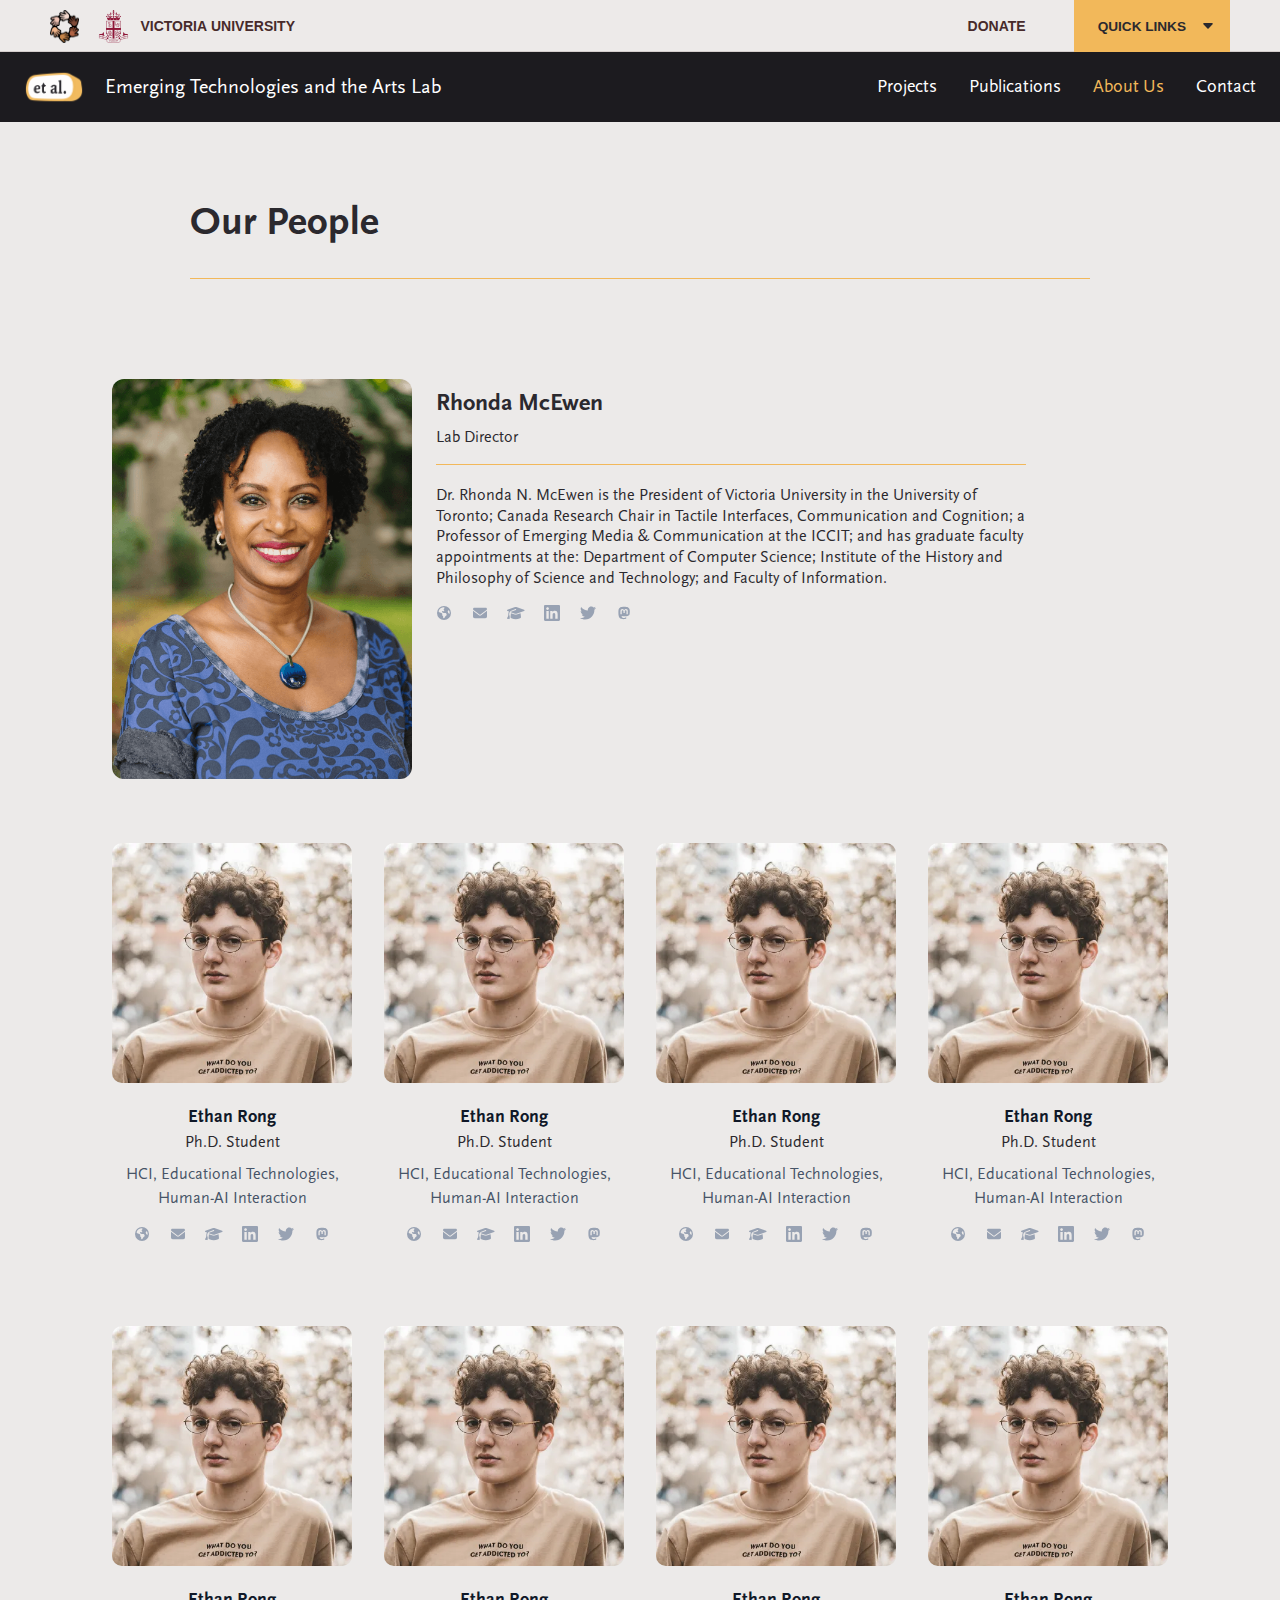
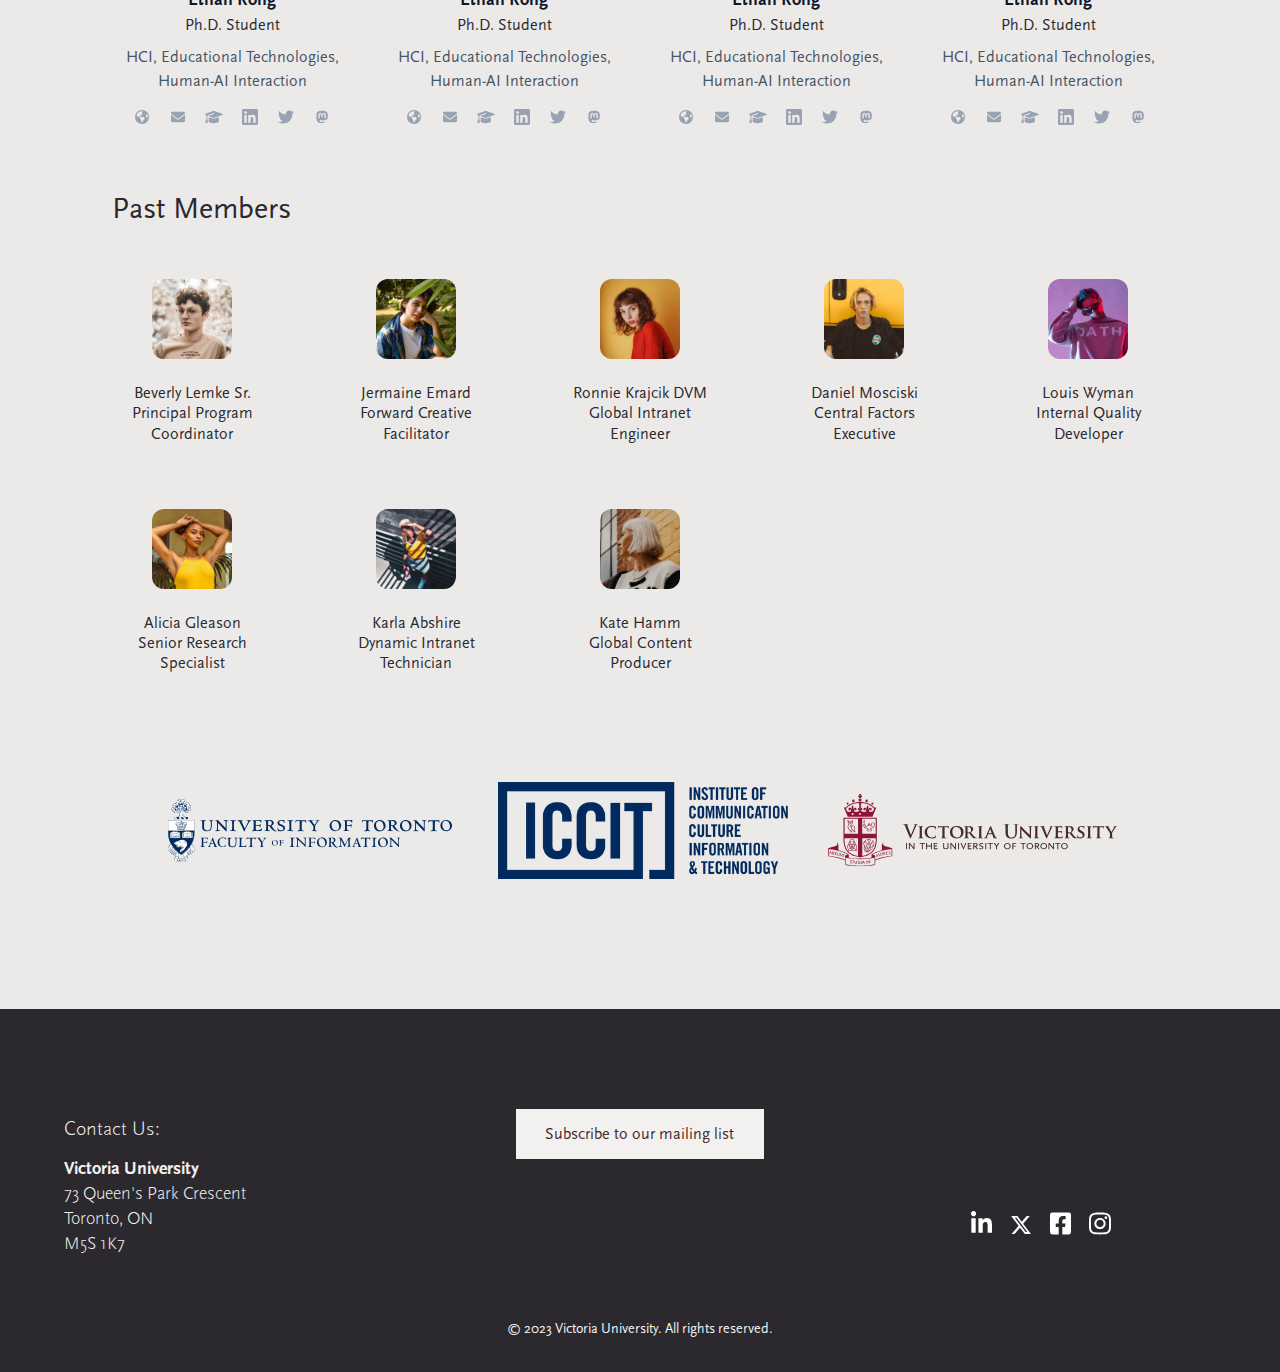
==== commit c958c73f: "Site Changes HTML" ====
--- a/about.html
+++ b/about.html
@@ -1,4 +1,4 @@
-<!DOCTYPE html><!--  Last Published: Fri Oct 20 2023 23:34:13 GMT+0000 (Coordinated Universal Time)  -->
+<!DOCTYPE html><!--  Last Published: Fri Oct 27 2023 17:04:43 GMT+0000 (Coordinated Universal Time)  -->
 <html data-wf-page="6514eb4a2305724bd706d7c0" data-wf-site="64ebb438a1410b0086bd7500">
 <head>
   <meta charset="utf-8">
@@ -46,27 +46,30 @@
       </div>
     </div>
   </div>
-  <div data-w-id="c33d319f-87cc-b2ee-bbb1-bec808583273" data-animation="over-right" data-collapse="medium" data-duration="400" data-easing="ease" data-easing2="ease" role="banner" class="brix---header-wrapper w-nav">
-    <div class="brix---container-default w-container">
-      <div class="brix---header-content-wrapper">
-        <a href="index.html" class="brix---header-logo-link w-nav-brand"><img src="images/EtAl_Logo_Small.png" srcset="images/EtAl_Logo_Small-p-500.png 500w, images/EtAl_Logo_Small-p-800.png 800w, images/EtAl_Logo_Small.png 806w" width="60" sizes="60px" alt="" class="brix---header-logo">
+  <div data-w-id="f0d8eb57-0b35-ccef-35a7-5c9db817eb62" data-animation="over-right" data-collapse="medium" data-duration="400" data-easing="ease" data-easing2="ease" role="banner" class="header-wrapper w-nav">
+    <div class="container-default w-container">
+      <div class="header-content-wrapper">
+        <a href="index.html" class="header-logo-link w-nav-brand"><img src="images/EtAl_Logo_Small.png" srcset="images/EtAl_Logo_Small-p-500.png 500w, images/EtAl_Logo_Small-p-800.png 800w, images/EtAl_Logo_Small.png 806w" width="60" sizes="60px" alt="" class="header-logo">
           <div class="text-block"> Emerging Technologies and the Arts Lab</div>
         </a>
-        <div class="brix---header-right-col">
-          <div class="brix---hamburger-menu-wrapper w-nav-button">
-            <div style="-webkit-transform:translate3d(0, 0px, 0) scale3d(1, 1, 1) rotateX(0) rotateY(0) rotateZ(0deg) skew(0, 0);-moz-transform:translate3d(0, 0px, 0) scale3d(1, 1, 1) rotateX(0) rotateY(0) rotateZ(0deg) skew(0, 0);-ms-transform:translate3d(0, 0px, 0) scale3d(1, 1, 1) rotateX(0) rotateY(0) rotateZ(0deg) skew(0, 0);transform:translate3d(0, 0px, 0) scale3d(1, 1, 1) rotateX(0) rotateY(0) rotateZ(0deg) skew(0, 0)" class="brix---hamburger-menu-bar-top"></div>
-            <div style="-webkit-transform:translate3d(0, 0px, 0) scale3d(1, 1, 1) rotateX(0) rotateY(0) rotateZ(0deg) skew(0, 0);-moz-transform:translate3d(0, 0px, 0) scale3d(1, 1, 1) rotateX(0) rotateY(0) rotateZ(0deg) skew(0, 0);-ms-transform:translate3d(0, 0px, 0) scale3d(1, 1, 1) rotateX(0) rotateY(0) rotateZ(0deg) skew(0, 0);transform:translate3d(0, 0px, 0) scale3d(1, 1, 1) rotateX(0) rotateY(0) rotateZ(0deg) skew(0, 0)" class="brix---hamburger-menu-bar-bottom"></div>
-          </div>
-          <nav role="navigation" class="brix---header-menu-wrapper w-nav-menu">
-            <ul role="list" class="brix---header-nav-menu-list">
-              <li class="brix---header-nav-list-item">
-                <a href="projects.html" class="brix---header-nav-link w-nav-link">Projects and Publications</a>
+        <div class="header-right-col">
+          <div class="hamburger-menu-wrapper w-nav-button">
+            <div style="-webkit-transform:translate3d(0, 0px, 0) scale3d(1, 1, 1) rotateX(0) rotateY(0) rotateZ(0deg) skew(0, 0);-moz-transform:translate3d(0, 0px, 0) scale3d(1, 1, 1) rotateX(0) rotateY(0) rotateZ(0deg) skew(0, 0);-ms-transform:translate3d(0, 0px, 0) scale3d(1, 1, 1) rotateX(0) rotateY(0) rotateZ(0deg) skew(0, 0);transform:translate3d(0, 0px, 0) scale3d(1, 1, 1) rotateX(0) rotateY(0) rotateZ(0deg) skew(0, 0)" class="hamburger-menu-bar-top"></div>
+            <div style="-webkit-transform:translate3d(0, 0px, 0) scale3d(1, 1, 1) rotateX(0) rotateY(0) rotateZ(0deg) skew(0, 0);-moz-transform:translate3d(0, 0px, 0) scale3d(1, 1, 1) rotateX(0) rotateY(0) rotateZ(0deg) skew(0, 0);-ms-transform:translate3d(0, 0px, 0) scale3d(1, 1, 1) rotateX(0) rotateY(0) rotateZ(0deg) skew(0, 0);transform:translate3d(0, 0px, 0) scale3d(1, 1, 1) rotateX(0) rotateY(0) rotateZ(0deg) skew(0, 0)" class="hamburger-menu-bar-bottom"></div>
+          </div>
+          <nav role="navigation" class="header-menu-wrapper w-nav-menu">
+            <ul role="list" class="header-nav-menu-list">
+              <li class="header-nav-list-item">
+                <a href="projects.html" class="header-nav-link w-nav-link">Projects</a>
               </li>
-              <li class="brix---header-nav-list-item">
-                <a href="about.html" aria-current="page" class="brix---header-nav-link w-nav-link w--current">About Us</a>
+              <li class="header-nav-list-item">
+                <a href="publications.html" class="header-nav-link w-nav-link">Publications</a>
               </li>
-              <li class="brix---header-nav-list-item">
-                <a href="#" class="brix---header-nav-link w-nav-link">Contact</a>
+              <li class="header-nav-list-item">
+                <a href="about.html" aria-current="page" class="header-nav-link w-nav-link w--current">About Us</a>
+              </li>
+              <li class="header-nav-list-item">
+                <a href="#" class="header-nav-link w-nav-link">Contact</a>
               </li>
             </ul>
           </nav>
@@ -74,22 +77,22 @@
       </div>
     </div>
   </div>
-  <div class="spark-section-4">
-    <div class="spark-container-4 w-container">
-      <div class="spark-centered-902">
+  <div class="section-4">
+    <div class="container-4 w-container">
+      <div class="centered-902">
         <h2><span class="text-span-3"><strong>Our People</strong></span></h2>
         <div class="orangeline"></div>
       </div>
-      <div class="spark-flex-row-of-team-members-2">
-        <div class="spark-flex-row-of-two-team-members-2">
-          <div id="w-node-_3214d116-5d95-e972-60de-5e1a92d055ef-d706d7c0" class="spark-wrapped-team-card-3 spark-top-aligned">
-            <a href="#" class="w-inline-block"><img src="images/Screen-Shot-2023-09-28-at-12.29.31-AM.png" loading="eager" height="100" alt="" sizes="(max-width: 479px) 84vw, 300px" srcset="images/Screen-Shot-2023-09-28-at-12.29.31-AM-p-500.png 500w, images/Screen-Shot-2023-09-28-at-12.29.31-AM-p-800.png 800w, images/Screen-Shot-2023-09-28-at-12.29.31-AM.png 906w" class="spark-horizontal-team-member-image-2 spark-small"></a>
-            <div class="spark-team-member-details-3">
-              <p class="spark-bold-heading-4"><span class="rhonda"><strong class="rhonda">Rhonda McEwen</strong></span></p>
-              <p class="spark-small-sub-paragraph-4 spark-margin-bottom-1rem">Lab Director</p>
+      <div class="flex-row-of-team-members-2">
+        <div class="flex-row-of-two-team-members-2">
+          <div id="w-node-_3214d116-5d95-e972-60de-5e1a92d055ef-d706d7c0" class="wrapped-team-card-3 top-aligned">
+            <a href="#" class="w-inline-block"><img src="images/Screen-Shot-2023-09-28-at-12.29.31-AM.png" loading="eager" height="100" alt="" sizes="(max-width: 479px) 84vw, 300px" srcset="images/Screen-Shot-2023-09-28-at-12.29.31-AM-p-500.png 500w, images/Screen-Shot-2023-09-28-at-12.29.31-AM-p-800.png 800w, images/Screen-Shot-2023-09-28-at-12.29.31-AM.png 906w" class="horizontal-team-member-image-2 small"></a>
+            <div class="team-member-details-3">
+              <p class="bold-heading-4"><span class="rhonda"><strong class="rhonda">Rhonda McEwen</strong></span></p>
+              <p class="paragraph-4 margin-bottom-1rem">Lab Director</p>
               <div class="orangeline"></div>
-              <p class="spark-gray-paragraph-2">Dr. Rhonda N. McEwen is the President of Victoria University in the University of Toronto; Canada Research Chair in Tactile Interfaces, Communication and Cognition; a Professor of Emerging Media &amp; Communication at the ICCIT; and has graduate faculty appointments at the: Department of Computer Science; Institute of the History and Philosophy of Science and Technology; and Faculty of Information.</p>
-              <div class="w-layout-grid uui-team01_social-copy">
+              <p class="gray-paragraph-2">Dr. Rhonda N. McEwen is the President of Victoria University in the University of Toronto; Canada Research Chair in Tactile Interfaces, Communication and Cognition; a Professor of Emerging Media &amp; Communication at the ICCIT; and has graduate faculty appointments at the: Department of Computer Science; Institute of the History and Philosophy of Science and Technology; and Faculty of Information.</p>
+              <div class="w-layout-grid team01_social_2">
                 <a href="#" class="social-link w-inline-block">
                   <div class="social-icon w-embed"><svg xmlns="http://www.w3.org/2000/svg" height="1em" viewbox="0 0 512 512">
                       <!-- ! Font Awesome Free 6.4.2 by @fontawesome - https://fontawesome.com License - https://fontawesome.com/license (Commercial License) Copyright 2023 Fonticons, Inc.  -->
@@ -133,21 +136,21 @@
           </div>
         </div>
       </div>
-      <div class="spark-team-grid-no-spacing">
+      <div class="team-grid-no-spacing">
         <div id="w-node-cfe9b421-3e54-21b7-9ee3-e9e8a86b3ca3-d706d7c0" class="team-member-item">
-          <div id="w-node-e4fae455-8f98-4d70-5419-4f521c86f4d8-d706d7c0" class="spark-wrapped-square-team spark-stacked">
-            <a href="#" class="spark-team-link w-inline-block"><img src="images/avatar-50_1avatar-50.webp" loading="eager" width="80" alt="" class="spark-vertical-image-2 spark-square-corners">
-              <div class="spark-team-member-details-2 spark-full-width-team-details">
-                <p><span class="text-span-2">Ethan Rong is a first-year Ph.D. student at the et.al Lab, as advised by Prof. Rhonda McEwen. His research investigates how to design and develop AI technologies to empower learners. Prior to joining UofT, he spent wonderful years studying and researching HCI at HKUST.</span></p>
-              </div>
-            </a>
-          </div>
-          <div class="uui-team01_item">
-            <div class="uui-heading-tiny">Ethan Rong</div>
-            <div class="uui-text-size-medium-2 text-color-primary700">Ph.D. Student</div>
-            <div class="uui-space-xxsmall"></div>
-            <div class="uui-text-size-medium-2">HCI, Educational Technologies, Human-AI Interaction</div>
-            <div class="w-layout-grid uui-team01_social">
+          <div id="w-node-e4fae455-8f98-4d70-5419-4f521c86f4d8-d706d7c0" class="wrapped-square-team stacked">
+            <a href="#" class="team-link w-inline-block"><img src="images/avatar-50_1avatar-50.webp" loading="eager" width="80" alt="" class="vertical-image-2 square-corners">
+              <div class="team-member-details-2 full-width-team-details">
+                <p><span class="text-span-2">Ethan Rong is a first-year Ph.D. student at the et.al Lab, as advised by Prof. Rhonda McEwen. His research investigates how to design and develop AI technologies to empower learners. Prior to joining UofT, he spent wonderful years studying and researching HCI at HKUST.</span></p>
+              </div>
+            </a>
+          </div>
+          <div class="team01_item">
+            <div class="heading-tiny">Ethan Rong</div>
+            <div class="text-size-medium-2 text-color-primary700">Ph.D. Student</div>
+            <div class="space-xxsmall"></div>
+            <div class="text-size-medium-2">HCI, Educational Technologies, Human-AI Interaction</div>
+            <div class="w-layout-grid team01_social">
               <a href="#" class="social-link w-inline-block">
                 <div class="social-icon w-embed"><svg xmlns="http://www.w3.org/2000/svg" height="1em" viewbox="0 0 512 512">
                     <!-- ! Font Awesome Free 6.4.2 by @fontawesome - https://fontawesome.com License - https://fontawesome.com/license (Commercial License) Copyright 2023 Fonticons, Inc.  -->
@@ -190,19 +193,19 @@
           </div>
         </div>
         <div id="w-node-_75b48284-ef94-c5d2-1e31-72219cee39e0-d706d7c0" class="team-member-item">
-          <div id="w-node-_75b48284-ef94-c5d2-1e31-72219cee39e1-d706d7c0" class="spark-wrapped-square-team spark-stacked">
-            <a href="#" class="spark-team-link w-inline-block"><img src="images/avatar-50_1avatar-50.webp" loading="eager" width="80" alt="" class="spark-vertical-image-2 spark-square-corners">
-              <div class="spark-team-member-details-2 spark-full-width-team-details">
-                <p><span class="text-span-2">Ethan Rong is a first-year Ph.D. student at the et.al Lab, as advised by Prof. Rhonda McEwen. His research investigates how to design and develop AI technologies to empower learners. Prior to joining UofT, he spent wonderful years studying and researching HCI at HKUST.</span></p>
-              </div>
-            </a>
-          </div>
-          <div class="uui-team01_item">
-            <div class="uui-heading-tiny">Ethan Rong</div>
-            <div class="uui-text-size-medium-2 text-color-primary700">Ph.D. Student</div>
-            <div class="uui-space-xxsmall"></div>
-            <div class="uui-text-size-medium-2">HCI, Educational Technologies, Human-AI Interaction</div>
-            <div class="w-layout-grid uui-team01_social">
+          <div id="w-node-_75b48284-ef94-c5d2-1e31-72219cee39e1-d706d7c0" class="wrapped-square-team stacked">
+            <a href="#" class="team-link w-inline-block"><img src="images/avatar-50_1avatar-50.webp" loading="eager" width="80" alt="" class="vertical-image-2 square-corners">
+              <div class="team-member-details-2 full-width-team-details">
+                <p><span class="text-span-2">Ethan Rong is a first-year Ph.D. student at the et.al Lab, as advised by Prof. Rhonda McEwen. His research investigates how to design and develop AI technologies to empower learners. Prior to joining UofT, he spent wonderful years studying and researching HCI at HKUST.</span></p>
+              </div>
+            </a>
+          </div>
+          <div class="team01_item">
+            <div class="heading-tiny">Ethan Rong</div>
+            <div class="text-size-medium-2 text-color-primary700">Ph.D. Student</div>
+            <div class="space-xxsmall"></div>
+            <div class="text-size-medium-2">HCI, Educational Technologies, Human-AI Interaction</div>
+            <div class="w-layout-grid team01_social">
               <a href="#" class="social-link w-inline-block">
                 <div class="social-icon w-embed"><svg xmlns="http://www.w3.org/2000/svg" height="1em" viewbox="0 0 512 512">
                     <!-- ! Font Awesome Free 6.4.2 by @fontawesome - https://fontawesome.com License - https://fontawesome.com/license (Commercial License) Copyright 2023 Fonticons, Inc.  -->
@@ -245,19 +248,19 @@
           </div>
         </div>
         <div id="w-node-cc578c64-c641-0a44-5d07-f5f7e70f3d6d-d706d7c0" class="team-member-item">
-          <div id="w-node-cc578c64-c641-0a44-5d07-f5f7e70f3d6e-d706d7c0" class="spark-wrapped-square-team spark-stacked">
-            <a href="#" class="spark-team-link w-inline-block"><img src="images/avatar-50_1avatar-50.webp" loading="eager" width="80" alt="" class="spark-vertical-image-2 spark-square-corners">
-              <div class="spark-team-member-details-2 spark-full-width-team-details">
-                <p><span class="text-span-2">Ethan Rong is a first-year Ph.D. student at the et.al Lab, as advised by Prof. Rhonda McEwen. His research investigates how to design and develop AI technologies to empower learners. Prior to joining UofT, he spent wonderful years studying and researching HCI at HKUST.</span></p>
-              </div>
-            </a>
-          </div>
-          <div class="uui-team01_item">
-            <div class="uui-heading-tiny">Ethan Rong</div>
-            <div class="uui-text-size-medium-2 text-color-primary700">Ph.D. Student</div>
-            <div class="uui-space-xxsmall"></div>
-            <div class="uui-text-size-medium-2">HCI, Educational Technologies, Human-AI Interaction</div>
-            <div class="w-layout-grid uui-team01_social">
+          <div id="w-node-cc578c64-c641-0a44-5d07-f5f7e70f3d6e-d706d7c0" class="wrapped-square-team stacked">
+            <a href="#" class="team-link w-inline-block"><img src="images/avatar-50_1avatar-50.webp" loading="eager" width="80" alt="" class="vertical-image-2 square-corners">
+              <div class="team-member-details-2 full-width-team-details">
+                <p><span class="text-span-2">Ethan Rong is a first-year Ph.D. student at the et.al Lab, as advised by Prof. Rhonda McEwen. His research investigates how to design and develop AI technologies to empower learners. Prior to joining UofT, he spent wonderful years studying and researching HCI at HKUST.</span></p>
+              </div>
+            </a>
+          </div>
+          <div class="team01_item">
+            <div class="heading-tiny">Ethan Rong</div>
+            <div class="text-size-medium-2 text-color-primary700">Ph.D. Student</div>
+            <div class="space-xxsmall"></div>
+            <div class="text-size-medium-2">HCI, Educational Technologies, Human-AI Interaction</div>
+            <div class="w-layout-grid team01_social">
               <a href="#" class="social-link w-inline-block">
                 <div class="social-icon w-embed"><svg xmlns="http://www.w3.org/2000/svg" height="1em" viewbox="0 0 512 512">
                     <!-- ! Font Awesome Free 6.4.2 by @fontawesome - https://fontawesome.com License - https://fontawesome.com/license (Commercial License) Copyright 2023 Fonticons, Inc.  -->
@@ -300,19 +303,19 @@
           </div>
         </div>
         <div id="w-node-_0e7c7fac-657f-9d4e-9321-1f8aff8b0c31-d706d7c0" class="team-member-item">
-          <div id="w-node-_0e7c7fac-657f-9d4e-9321-1f8aff8b0c32-d706d7c0" class="spark-wrapped-square-team spark-stacked">
-            <a href="#" class="spark-team-link w-inline-block"><img src="images/avatar-50_1avatar-50.webp" loading="eager" width="80" alt="" class="spark-vertical-image-2 spark-square-corners">
-              <div class="spark-team-member-details-2 spark-full-width-team-details">
-                <p><span class="text-span-2">Ethan Rong is a first-year Ph.D. student at the et.al Lab, as advised by Prof. Rhonda McEwen. His research investigates how to design and develop AI technologies to empower learners. Prior to joining UofT, he spent wonderful years studying and researching HCI at HKUST.</span></p>
-              </div>
-            </a>
-          </div>
-          <div class="uui-team01_item">
-            <div class="uui-heading-tiny">Ethan Rong</div>
-            <div class="uui-text-size-medium-2 text-color-primary700">Ph.D. Student</div>
-            <div class="uui-space-xxsmall"></div>
-            <div class="uui-text-size-medium-2">HCI, Educational Technologies, Human-AI Interaction</div>
-            <div class="w-layout-grid uui-team01_social">
+          <div id="w-node-_0e7c7fac-657f-9d4e-9321-1f8aff8b0c32-d706d7c0" class="wrapped-square-team stacked">
+            <a href="#" class="team-link w-inline-block"><img src="images/avatar-50_1avatar-50.webp" loading="eager" width="80" alt="" class="vertical-image-2 square-corners">
+              <div class="team-member-details-2 full-width-team-details">
+                <p><span class="text-span-2">Ethan Rong is a first-year Ph.D. student at the et.al Lab, as advised by Prof. Rhonda McEwen. His research investigates how to design and develop AI technologies to empower learners. Prior to joining UofT, he spent wonderful years studying and researching HCI at HKUST.</span></p>
+              </div>
+            </a>
+          </div>
+          <div class="team01_item">
+            <div class="heading-tiny">Ethan Rong</div>
+            <div class="text-size-medium-2 text-color-primary700">Ph.D. Student</div>
+            <div class="space-xxsmall"></div>
+            <div class="text-size-medium-2">HCI, Educational Technologies, Human-AI Interaction</div>
+            <div class="w-layout-grid team01_social">
               <a href="#" class="social-link w-inline-block">
                 <div class="social-icon w-embed"><svg xmlns="http://www.w3.org/2000/svg" height="1em" viewbox="0 0 512 512">
                     <!-- ! Font Awesome Free 6.4.2 by @fontawesome - https://fontawesome.com License - https://fontawesome.com/license (Commercial License) Copyright 2023 Fonticons, Inc.  -->
@@ -355,19 +358,19 @@
           </div>
         </div>
         <div id="w-node-bdcc27ca-b655-6c8f-e5df-a347001e7718-d706d7c0" class="team-member-item">
-          <div id="w-node-bdcc27ca-b655-6c8f-e5df-a347001e7719-d706d7c0" class="spark-wrapped-square-team spark-stacked">
-            <a href="#" class="spark-team-link w-inline-block"><img src="images/avatar-50_1avatar-50.webp" loading="eager" width="80" alt="" class="spark-vertical-image-2 spark-square-corners">
-              <div class="spark-team-member-details-2 spark-full-width-team-details">
-                <p><span class="text-span-2">Ethan Rong is a first-year Ph.D. student at the et.al Lab, as advised by Prof. Rhonda McEwen. His research investigates how to design and develop AI technologies to empower learners. Prior to joining UofT, he spent wonderful years studying and researching HCI at HKUST.</span></p>
-              </div>
-            </a>
-          </div>
-          <div class="uui-team01_item">
-            <div class="uui-heading-tiny">Ethan Rong</div>
-            <div class="uui-text-size-medium-2 text-color-primary700">Ph.D. Student</div>
-            <div class="uui-space-xxsmall"></div>
-            <div class="uui-text-size-medium-2">HCI, Educational Technologies, Human-AI Interaction</div>
-            <div class="w-layout-grid uui-team01_social">
+          <div id="w-node-bdcc27ca-b655-6c8f-e5df-a347001e7719-d706d7c0" class="wrapped-square-team stacked">
+            <a href="#" class="team-link w-inline-block"><img src="images/avatar-50_1avatar-50.webp" loading="eager" width="80" alt="" class="vertical-image-2 square-corners">
+              <div class="team-member-details-2 full-width-team-details">
+                <p><span class="text-span-2">Ethan Rong is a first-year Ph.D. student at the et.al Lab, as advised by Prof. Rhonda McEwen. His research investigates how to design and develop AI technologies to empower learners. Prior to joining UofT, he spent wonderful years studying and researching HCI at HKUST.</span></p>
+              </div>
+            </a>
+          </div>
+          <div class="team01_item">
+            <div class="heading-tiny">Ethan Rong</div>
+            <div class="text-size-medium-2 text-color-primary700">Ph.D. Student</div>
+            <div class="space-xxsmall"></div>
+            <div class="text-size-medium-2">HCI, Educational Technologies, Human-AI Interaction</div>
+            <div class="w-layout-grid team01_social">
               <a href="#" class="social-link w-inline-block">
                 <div class="social-icon w-embed"><svg xmlns="http://www.w3.org/2000/svg" height="1em" viewbox="0 0 512 512">
                     <!-- ! Font Awesome Free 6.4.2 by @fontawesome - https://fontawesome.com License - https://fontawesome.com/license (Commercial License) Copyright 2023 Fonticons, Inc.  -->
@@ -410,19 +413,19 @@
           </div>
         </div>
         <div id="w-node-_7fa4fe86-d550-4316-ef71-4b18c57d5834-d706d7c0" class="team-member-item">
-          <div id="w-node-_7fa4fe86-d550-4316-ef71-4b18c57d5835-d706d7c0" class="spark-wrapped-square-team spark-stacked">
-            <a href="#" class="spark-team-link w-inline-block"><img src="images/avatar-50_1avatar-50.webp" loading="eager" width="80" alt="" class="spark-vertical-image-2 spark-square-corners">
-              <div class="spark-team-member-details-2 spark-full-width-team-details">
-                <p><span class="text-span-2">Ethan Rong is a first-year Ph.D. student at the et.al Lab, as advised by Prof. Rhonda McEwen. His research investigates how to design and develop AI technologies to empower learners. Prior to joining UofT, he spent wonderful years studying and researching HCI at HKUST.</span></p>
-              </div>
-            </a>
-          </div>
-          <div class="uui-team01_item">
-            <div class="uui-heading-tiny">Ethan Rong</div>
-            <div class="uui-text-size-medium-2 text-color-primary700">Ph.D. Student</div>
-            <div class="uui-space-xxsmall"></div>
-            <div class="uui-text-size-medium-2">HCI, Educational Technologies, Human-AI Interaction</div>
-            <div class="w-layout-grid uui-team01_social">
+          <div id="w-node-_7fa4fe86-d550-4316-ef71-4b18c57d5835-d706d7c0" class="wrapped-square-team stacked">
+            <a href="#" class="team-link w-inline-block"><img src="images/avatar-50_1avatar-50.webp" loading="eager" width="80" alt="" class="vertical-image-2 square-corners">
+              <div class="team-member-details-2 full-width-team-details">
+                <p><span class="text-span-2">Ethan Rong is a first-year Ph.D. student at the et.al Lab, as advised by Prof. Rhonda McEwen. His research investigates how to design and develop AI technologies to empower learners. Prior to joining UofT, he spent wonderful years studying and researching HCI at HKUST.</span></p>
+              </div>
+            </a>
+          </div>
+          <div class="team01_item">
+            <div class="heading-tiny">Ethan Rong</div>
+            <div class="text-size-medium-2 text-color-primary700">Ph.D. Student</div>
+            <div class="space-xxsmall"></div>
+            <div class="text-size-medium-2">HCI, Educational Technologies, Human-AI Interaction</div>
+            <div class="w-layout-grid team01_social">
               <a href="#" class="social-link w-inline-block">
                 <div class="social-icon w-embed"><svg xmlns="http://www.w3.org/2000/svg" height="1em" viewbox="0 0 512 512">
                     <!-- ! Font Awesome Free 6.4.2 by @fontawesome - https://fontawesome.com License - https://fontawesome.com/license (Commercial License) Copyright 2023 Fonticons, Inc.  -->
@@ -465,19 +468,19 @@
           </div>
         </div>
         <div id="w-node-f54673e4-73cd-91ee-4228-6d9d7b9aee6e-d706d7c0" class="team-member-item">
-          <div id="w-node-f54673e4-73cd-91ee-4228-6d9d7b9aee6f-d706d7c0" class="spark-wrapped-square-team spark-stacked">
-            <a href="#" class="spark-team-link w-inline-block"><img src="images/avatar-50_1avatar-50.webp" loading="eager" width="80" alt="" class="spark-vertical-image-2 spark-square-corners">
-              <div class="spark-team-member-details-2 spark-full-width-team-details">
-                <p><span class="text-span-2">Ethan Rong is a first-year Ph.D. student at the et.al Lab, as advised by Prof. Rhonda McEwen. His research investigates how to design and develop AI technologies to empower learners. Prior to joining UofT, he spent wonderful years studying and researching HCI at HKUST.</span></p>
-              </div>
-            </a>
-          </div>
-          <div class="uui-team01_item">
-            <div class="uui-heading-tiny">Ethan Rong</div>
-            <div class="uui-text-size-medium-2 text-color-primary700">Ph.D. Student</div>
-            <div class="uui-space-xxsmall"></div>
-            <div class="uui-text-size-medium-2">HCI, Educational Technologies, Human-AI Interaction</div>
-            <div class="w-layout-grid uui-team01_social">
+          <div id="w-node-f54673e4-73cd-91ee-4228-6d9d7b9aee6f-d706d7c0" class="wrapped-square-team stacked">
+            <a href="#" class="team-link w-inline-block"><img src="images/avatar-50_1avatar-50.webp" loading="eager" width="80" alt="" class="vertical-image-2 square-corners">
+              <div class="team-member-details-2 full-width-team-details">
+                <p><span class="text-span-2">Ethan Rong is a first-year Ph.D. student at the et.al Lab, as advised by Prof. Rhonda McEwen. His research investigates how to design and develop AI technologies to empower learners. Prior to joining UofT, he spent wonderful years studying and researching HCI at HKUST.</span></p>
+              </div>
+            </a>
+          </div>
+          <div class="team01_item">
+            <div class="heading-tiny">Ethan Rong</div>
+            <div class="text-size-medium-2 text-color-primary700">Ph.D. Student</div>
+            <div class="space-xxsmall"></div>
+            <div class="text-size-medium-2">HCI, Educational Technologies, Human-AI Interaction</div>
+            <div class="w-layout-grid team01_social">
               <a href="#" class="social-link w-inline-block">
                 <div class="social-icon w-embed"><svg xmlns="http://www.w3.org/2000/svg" height="1em" viewbox="0 0 512 512">
                     <!-- ! Font Awesome Free 6.4.2 by @fontawesome - https://fontawesome.com License - https://fontawesome.com/license (Commercial License) Copyright 2023 Fonticons, Inc.  -->
@@ -520,19 +523,19 @@
           </div>
         </div>
         <div id="w-node-a5a6e200-7913-941d-c5e0-0d58024d7057-d706d7c0" class="team-member-item">
-          <div id="w-node-a5a6e200-7913-941d-c5e0-0d58024d7058-d706d7c0" class="spark-wrapped-square-team spark-stacked">
-            <a href="#" class="spark-team-link w-inline-block"><img src="images/avatar-50_1avatar-50.webp" loading="eager" width="80" alt="" class="spark-vertical-image-2 spark-square-corners">
-              <div class="spark-team-member-details-2 spark-full-width-team-details">
-                <p><span class="text-span-2">Ethan Rong is a first-year Ph.D. student at the et.al Lab, as advised by Prof. Rhonda McEwen. His research investigates how to design and develop AI technologies to empower learners. Prior to joining UofT, he spent wonderful years studying and researching HCI at HKUST.</span></p>
-              </div>
-            </a>
-          </div>
-          <div class="uui-team01_item">
-            <div class="uui-heading-tiny">Ethan Rong</div>
-            <div class="uui-text-size-medium-2 text-color-primary700">Ph.D. Student</div>
-            <div class="uui-space-xxsmall"></div>
-            <div class="uui-text-size-medium-2">HCI, Educational Technologies, Human-AI Interaction</div>
-            <div class="w-layout-grid uui-team01_social">
+          <div id="w-node-a5a6e200-7913-941d-c5e0-0d58024d7058-d706d7c0" class="wrapped-square-team stacked">
+            <a href="#" class="team-link w-inline-block"><img src="images/avatar-50_1avatar-50.webp" loading="eager" width="80" alt="" class="vertical-image-2 square-corners">
+              <div class="team-member-details-2 full-width-team-details">
+                <p><span class="text-span-2">Ethan Rong is a first-year Ph.D. student at the et.al Lab, as advised by Prof. Rhonda McEwen. His research investigates how to design and develop AI technologies to empower learners. Prior to joining UofT, he spent wonderful years studying and researching HCI at HKUST.</span></p>
+              </div>
+            </a>
+          </div>
+          <div class="team01_item">
+            <div class="heading-tiny">Ethan Rong</div>
+            <div class="text-size-medium-2 text-color-primary700">Ph.D. Student</div>
+            <div class="space-xxsmall"></div>
+            <div class="text-size-medium-2">HCI, Educational Technologies, Human-AI Interaction</div>
+            <div class="w-layout-grid team01_social">
               <a href="#" class="social-link w-inline-block">
                 <div class="social-icon w-embed"><svg xmlns="http://www.w3.org/2000/svg" height="1em" viewbox="0 0 512 512">
                     <!-- ! Font Awesome Free 6.4.2 by @fontawesome - https://fontawesome.com License - https://fontawesome.com/license (Commercial License) Copyright 2023 Fonticons, Inc.  -->
@@ -576,61 +579,61 @@
         </div>
       </div>
       <div id="w-node-_8af9877a-26ca-db5c-9904-60b2ef687a5e-d706d7c0" class="div-block-2">
-        <h2 class="uui-heading-medium-2">Past Members</h2>
+        <h2 class="heading-medium-2">Past Members</h2>
       </div>
     </div>
-    <div class="spark-team-grid">
-      <div id="w-node-b26a83b6-73f2-b248-fb88-55bc3f2d7b59-d706d7c0" class="spark-team-member-card spark-stacked"><img src="images/avatar-50_1avatar-50.webp" loading="eager" width="80" alt="" class="spark-rounded-corner-team-image">
-        <div class="spark-team-member-details-3">
-          <p class="spark-bold-heading-4">Beverly Lemke Sr.</p>
-          <p class="spark-small-sub-paragraph-4">Principal Program Coordinator</p>
-        </div>
-      </div>
-      <div id="w-node-b26a83b6-73f2-b248-fb88-55bc3f2d7b60-d706d7c0" class="spark-team-member-card spark-stacked"><img src="images/avatar-45_1avatar-45.webp" loading="eager" width="80" alt="" class="spark-rounded-corner-team-image">
-        <div class="spark-team-member-details-3">
-          <p class="spark-bold-heading-4">Jermaine Emard</p>
-          <p class="spark-small-sub-paragraph-4">Forward Creative Facilitator</p>
-        </div>
-      </div>
-      <div id="w-node-b26a83b6-73f2-b248-fb88-55bc3f2d7b67-d706d7c0" class="spark-team-member-card spark-stacked"><img src="images/avatar-40_1avatar-40.webp" loading="eager" width="80" alt="" class="spark-rounded-corner-team-image">
-        <div class="spark-team-member-details-3">
-          <p class="spark-bold-heading-4">Ronnie Krajcik DVM</p>
-          <p class="spark-small-sub-paragraph-4">Global Intranet Engineer</p>
-        </div>
-      </div>
-      <div id="w-node-b26a83b6-73f2-b248-fb88-55bc3f2d7b75-d706d7c0" class="spark-team-member-card spark-stacked"><img src="images/avatar-48_1avatar-48.webp" loading="eager" width="80" alt="" class="spark-rounded-corner-team-image">
-        <div class="spark-team-member-details-3">
-          <p class="spark-bold-heading-4">Daniel Mosciski</p>
-          <p class="spark-small-sub-paragraph-4">Central Factors Executive</p>
-        </div>
-      </div>
-      <div id="w-node-b26a83b6-73f2-b248-fb88-55bc3f2d7b7c-d706d7c0" class="spark-team-member-card spark-stacked"><img src="images/avatar-47_1avatar-47.webp" loading="eager" width="80" alt="" class="spark-rounded-corner-team-image">
-        <div class="spark-team-member-details-3">
-          <p class="spark-bold-heading-4">Louis Wyman</p>
-          <p class="spark-small-sub-paragraph-4">Internal Quality Developer</p>
-        </div>
-      </div>
-      <div id="w-node-b26a83b6-73f2-b248-fb88-55bc3f2d7b83-d706d7c0" class="spark-team-member-card spark-stacked"><img src="images/avatar-44_1avatar-44.webp" loading="eager" width="80" alt="" class="spark-rounded-corner-team-image">
-        <div class="spark-team-member-details-3">
-          <p class="spark-bold-heading-4">Alicia Gleason</p>
-          <p class="spark-small-sub-paragraph-4">Senior Research Specialist</p>
-        </div>
-      </div>
-      <div id="w-node-b26a83b6-73f2-b248-fb88-55bc3f2d7b8a-d706d7c0" class="spark-team-member-card spark-stacked"><img src="images/avatar-46_1avatar-46.webp" loading="eager" width="80" alt="" class="spark-rounded-corner-team-image">
-        <div class="spark-team-member-details-3">
-          <p class="spark-bold-heading-4">Karla Abshire</p>
-          <p class="spark-small-sub-paragraph-4">Dynamic Intranet Technician</p>
-        </div>
-      </div>
-      <div id="w-node-b26a83b6-73f2-b248-fb88-55bc3f2d7b91-d706d7c0" class="spark-team-member-card spark-stacked"><img src="images/avatar-42_1avatar-42.webp" loading="eager" width="80" alt="" class="spark-rounded-corner-team-image">
-        <div class="spark-team-member-details-3">
-          <p class="spark-bold-heading-4">Kate Hamm</p>
-          <p class="spark-small-sub-paragraph-4">Global Content Producer</p>
+    <div class="team-grid">
+      <div id="w-node-b26a83b6-73f2-b248-fb88-55bc3f2d7b59-d706d7c0" class="team-member-card stacked"><img src="images/avatar-50_1avatar-50.webp" loading="eager" width="80" alt="" class="rounded-corner-team-image">
+        <div class="team-member-details-3">
+          <p class="bold-heading-4">Beverly Lemke Sr.</p>
+          <p class="paragraph-4">Principal Program Coordinator</p>
+        </div>
+      </div>
+      <div id="w-node-b26a83b6-73f2-b248-fb88-55bc3f2d7b60-d706d7c0" class="team-member-card stacked"><img src="images/avatar-45_1avatar-45.webp" loading="eager" width="80" alt="" class="rounded-corner-team-image">
+        <div class="team-member-details-3">
+          <p class="bold-heading-4">Jermaine Emard</p>
+          <p class="paragraph-4">Forward Creative Facilitator</p>
+        </div>
+      </div>
+      <div id="w-node-b26a83b6-73f2-b248-fb88-55bc3f2d7b67-d706d7c0" class="team-member-card stacked"><img src="images/avatar-40_1avatar-40.webp" loading="eager" width="80" alt="" class="rounded-corner-team-image">
+        <div class="team-member-details-3">
+          <p class="bold-heading-4">Ronnie Krajcik DVM</p>
+          <p class="paragraph-4">Global Intranet Engineer</p>
+        </div>
+      </div>
+      <div id="w-node-b26a83b6-73f2-b248-fb88-55bc3f2d7b75-d706d7c0" class="team-member-card stacked"><img src="images/avatar-48_1avatar-48.webp" loading="eager" width="80" alt="" class="rounded-corner-team-image">
+        <div class="team-member-details-3">
+          <p class="bold-heading-4">Daniel Mosciski</p>
+          <p class="paragraph-4">Central Factors Executive</p>
+        </div>
+      </div>
+      <div id="w-node-b26a83b6-73f2-b248-fb88-55bc3f2d7b7c-d706d7c0" class="team-member-card stacked"><img src="images/avatar-47_1avatar-47.webp" loading="eager" width="80" alt="" class="rounded-corner-team-image">
+        <div class="team-member-details-3">
+          <p class="bold-heading-4">Louis Wyman</p>
+          <p class="paragraph-4">Internal Quality Developer</p>
+        </div>
+      </div>
+      <div id="w-node-b26a83b6-73f2-b248-fb88-55bc3f2d7b83-d706d7c0" class="team-member-card stacked"><img src="images/avatar-44_1avatar-44.webp" loading="eager" width="80" alt="" class="rounded-corner-team-image">
+        <div class="team-member-details-3">
+          <p class="bold-heading-4">Alicia Gleason</p>
+          <p class="paragraph-4">Senior Research Specialist</p>
+        </div>
+      </div>
+      <div id="w-node-b26a83b6-73f2-b248-fb88-55bc3f2d7b8a-d706d7c0" class="team-member-card stacked"><img src="images/avatar-46_1avatar-46.webp" loading="eager" width="80" alt="" class="rounded-corner-team-image">
+        <div class="team-member-details-3">
+          <p class="bold-heading-4">Karla Abshire</p>
+          <p class="paragraph-4">Dynamic Intranet Technician</p>
+        </div>
+      </div>
+      <div id="w-node-b26a83b6-73f2-b248-fb88-55bc3f2d7b91-d706d7c0" class="team-member-card stacked"><img src="images/avatar-42_1avatar-42.webp" loading="eager" width="80" alt="" class="rounded-corner-team-image">
+        <div class="team-member-details-3">
+          <p class="bold-heading-4">Kate Hamm</p>
+          <p class="paragraph-4">Global Content Producer</p>
         </div>
       </div>
     </div>
-    <div class="cf-logos-wrapper">
-      <div class="cf-logos-contain-2"><img src="images/uoft-logo-blue.svg" loading="lazy" alt="" class="cf-logo-images-2"><img src="images/iccit_logo_navy2.png" loading="lazy" width="300" sizes="(max-width: 479px) 58vw, (max-width: 767px) 24vw, (max-width: 991px) 25vw, (max-width: 1439px) 21vw, 300px" alt="" srcset="images/iccit_logo_navy2-p-500.png 500w, images/iccit_logo_navy2-p-800.png 800w, images/iccit_logo_navy2-p-1080.png 1080w, images/iccit_logo_navy2-p-1600.png 1600w, images/iccit_logo_navy2.png 1920w" class="cf-logo-images-2"><img src="images/logo.svg" loading="lazy" width="300" alt="" class="cf-logo-images-2"></div>
+    <div class="logos-wrapper">
+      <div class="logos-contain-2"><img src="images/uoft-logo-blue.svg" loading="lazy" alt="" class="logo-images-2"><img src="images/iccit_logo_navy2.png" loading="lazy" width="300" sizes="(max-width: 479px) 58vw, (max-width: 767px) 24vw, (max-width: 991px) 25vw, (max-width: 1439px) 21vw, 300px" alt="" srcset="images/iccit_logo_navy2-p-500.png 500w, images/iccit_logo_navy2-p-800.png 800w, images/iccit_logo_navy2-p-1080.png 1080w, images/iccit_logo_navy2-p-1600.png 1600w, images/iccit_logo_navy2.png 1920w" class="logo-images-2"><img src="images/logo.svg" loading="lazy" width="300" alt="" class="logo-images-2"></div>
     </div>
   </div>
   <div class="footer">
--- a/css/etal-test.webflow.css
+++ b/css/etal-test.webflow.css
@@ -1,42 +1,42 @@
 :root {
   --goldenrod: #f2b85a;
   --vic-beige: #f3f1f0;
-  --medium-slate-blue: #4346ec;
+  --slate-blue: #4346ec;
+  --gray200: #eaecf0;
+  --black: #2b292e;
+  --gray500: #667085;
+  --untitled-ui-white: white;
+  --primary700: #6941c6;
+  --black2: black;
+  --foreground-secondary: rgba(0, 0, 0, .76);
+  --gray400: #98a2b3;
+  --gray600: #475467;
+  --gray900: #101828;
+  --primary800: #53389e;
+  --black3: black;
+  --foreground-interactive2: #5532fa;
+  --spark-library-background--interactive: #f0ecfd;
+  --white2: white;
+  --foreground-interactive-hover: #1e116e;
   --untitled-ui-primary600: #7f56d9;
-  --untitled-ui-white: white;
-  --untitled-ui-primary700: #6941c6;
-  --untitled-ui-primary100: #f4ebff;
-  --untitled-ui-gray200: #eaecf0;
-  --black: #2b292e;
-  --untitled-ui-gray500: #667085;
-  --relume-library-lite-rl-black: black;
-  --spark-library-foreground-secondary: rgba(0, 0, 0, .76);
-  --untitled-ui-gray600: #475467;
-  --untitled-ui-gray900: #101828;
-  --untitled-ui-gray50-501: #f9fafb;
-  --untitled-ui-gray400: #98a2b3;
-  --untitled-ui-gray700: #344054;
-  --untitled-ui-gray300: #d0d5dd;
-  --untitled-ui-primary300: #d6bbfb;
-  --untitled-ui-primary500: #9e77ed;
-  --untitled-ui-gray100: #f2f4f7;
-  --untitled-ui-primary50: #f9f5ff;
-  --spark-library-foreground-interactive: #5532fa;
-  --spark-library-black: black;
-  --spark-library-light-steel-purple: #a695fb;
-  --untitled-ui-primary800: #53389e;
-  --spark-library-background--interactive: #f0ecfd;
-  --spark-library-white: white;
-  --spark-library-foreground-interactive-hover: #1e116e;
-  --spark-library-border-default: rgba(0, 0, 0, .16);
-  --spark-library-foreground-tertiary: rgba(0, 0, 0, .56);
-  --relume-library-lite-rl-white: white;
+  --primary100: #f4ebff;
+  --gray50-501: #f9fafb;
+  --primary50: #f9f5ff;
+  --white: white;
   --vic-beige-2: #eceae9;
-  --untitled-ui-pink50: #fdf2fa;
-  --untitled-ui-pink700: #c11574;
-  --untitled-ui-indigo50: #eef4ff;
-  --untitled-ui-indigo700: #3538cd;
-  --untitled-ui-gray800: #1d2939;
+  --gray700: #344054;
+  --gray300: #d0d5dd;
+  --primary300: #d6bbfb;
+  --primary500: #9e77ed;
+  --gray100: #f2f4f7;
+  --pink50: #fdf2fa;
+  --pink700: #c11574;
+  --indigo50: #eef4ff;
+  --indigo700: #3538cd;
+  --gray800: #1d2939;
+  --purple: #a695fb;
+  --border-default: rgba(0, 0, 0, .16);
+  --foreground-tertiary: rgba(0, 0, 0, .56);
 }
 
 .w-layout-grid {
@@ -68,7 +68,7 @@
   text-decoration: underline;
 }
 
-.brix---header-content-wrapper {
+.header-content-wrapper {
   width: 100%;
   height: 50px;
   justify-content: space-between;
@@ -76,7 +76,7 @@
   display: flex;
 }
 
-.brix---header-wrapper {
+.header-wrapper {
   z-index: 500;
   height: auto;
   background-color: #1c1b1f;
@@ -87,13 +87,7 @@
   top: auto;
 }
 
-.brix---header-nav-list-item-show-in-mbl {
-  margin-bottom: 0;
-  padding-left: 32px;
-  display: none;
-}
-
-.brix---header-nav-menu-list {
+.header-nav-menu-list {
   z-index: 1;
   flex-direction: row;
   justify-content: flex-end;
@@ -105,20 +99,20 @@
   position: relative;
 }
 
-.brix---hamburger-menu-wrapper {
+.hamburger-menu-wrapper {
   padding: 0;
   transition: transform .3s;
 }
 
-.brix---hamburger-menu-wrapper:hover {
+.hamburger-menu-wrapper:hover {
   transform: scale(.96);
 }
 
-.brix---hamburger-menu-wrapper.w--open {
+.hamburger-menu-wrapper.w--open {
   background-color: rgba(0, 0, 0, 0);
 }
 
-.brix---header-logo-link {
+.header-logo-link {
   justify-content: flex-start;
   align-items: center;
   padding-left: 0;
@@ -126,16 +120,16 @@
   display: flex;
 }
 
-.brix---header-logo-link.w--current {
+.header-logo-link.w--current {
   align-items: center;
   display: flex;
 }
 
-.brix---header-logo {
+.header-logo {
   max-width: 250px;
 }
 
-.brix---hamburger-menu-bar-top {
+.hamburger-menu-bar-top {
   width: 52px;
   height: 4px;
   background-color: #211f54;
@@ -144,33 +138,11 @@
   margin-bottom: 12px;
 }
 
-.brix---header-menu-wrapper {
+.header-menu-wrapper {
   position: relative;
 }
 
-.brix---btn-primary-small {
-  color: #1f2022;
-  text-align: center;
-  transform-style: preserve-3d;
-  background-color: #fbe9cd;
-  border-radius: 48px;
-  justify-content: center;
-  padding: 18px 24px;
-  font-family: system-ui, -apple-system, BlinkMacSystemFont, Segoe UI, Roboto, Noto Sans, Ubuntu, Cantarell, Helvetica Neue, Oxygen, Fira Sans, Droid Sans, sans-serif;
-  font-size: 16px;
-  font-weight: 700;
-  line-height: 18px;
-  text-decoration: none;
-  transition: transform .3s, background-color .3s, color .3s;
-}
-
-.brix---btn-primary-small:hover {
-  color: #eff0f6;
-  background-color: #f2b95c;
-  transform: translate3d(0, -3px, .01px);
-}
-
-.brix---container-default {
+.container-default {
   max-width: 100%;
   padding-left: 24px;
   padding-right: 24px;
@@ -186,12 +158,12 @@
   line-height: 30px;
 }
 
-.brix---header-nav-list-item {
+.header-nav-list-item {
   margin-bottom: 0;
   padding-left: 32px;
 }
 
-.brix---header-nav-link {
+.header-nav-link {
   color: #fff;
   padding: 0;
   font-family: Scalasans, sans-serif;
@@ -201,21 +173,21 @@
   transition: color .3s;
 }
 
-.brix---header-nav-link:hover {
+.header-nav-link:hover {
   color: #f2b95c;
 }
 
-.brix---header-nav-link.w--current {
+.header-nav-link.w--current {
   color: var(--goldenrod);
 }
 
-.brix---header-right-col {
+.header-right-col {
   justify-content: flex-end;
   align-items: center;
   display: flex;
 }
 
-.brix---hamburger-menu-bar-bottom {
+.hamburger-menu-bar-bottom {
   width: 52px;
   height: 4px;
   background-color: #211f54;
@@ -224,7 +196,7 @@
   margin-bottom: 12px;
 }
 
-.cf-image-animation-div, .cf-heading-animation-div {
+.image-animation-div, .heading-animation-div {
   width: auto;
 }
 
@@ -233,7 +205,7 @@
   max-width: 340px;
 }
 
-.cf-logos-wrapper {
+.logos-wrapper {
   width: 90%;
   max-width: 1280px;
   flex-direction: column;
@@ -247,17 +219,7 @@
   position: relative;
 }
 
-.cf-logo-22px-heading {
-  color: var(--goldenrod);
-  letter-spacing: 5px;
-  text-transform: uppercase;
-  margin-top: 0;
-  margin-bottom: 0;
-  font-family: Scalasans, sans-serif;
-  font-size: 22px;
-}
-
-.cf-logos-contain-2 {
+.logos-contain-2 {
   width: 100%;
   grid-column-gap: 40px;
   grid-row-gap: 50px;
@@ -272,14 +234,14 @@
   display: grid;
 }
 
-.cf-logo-images-2 {
+.logo-images-2 {
   background-color: rgba(0, 0, 0, 0);
   margin-bottom: 0;
   margin-left: 1%;
   margin-right: 1%;
 }
 
-.spark-wrapped-team-card {
+.wrapped-team-card {
   grid-column-gap: 24px;
   justify-content: flex-start;
   align-items: flex-start;
@@ -518,55 +480,13 @@
 }
 
 .body {
-  color: var(--medium-slate-blue);
-  -webkit-text-stroke-color: var(--medium-slate-blue);
+  color: var(--slate-blue);
+  -webkit-text-stroke-color: var(--slate-blue);
   background-color: #eceae9;
   top: 20%;
 }
 
-.uui-button {
-  grid-column-gap: .5rem;
-  border: 1px solid var(--untitled-ui-primary600);
-  background-color: var(--untitled-ui-primary600);
-  color: var(--untitled-ui-white);
-  text-align: center;
-  white-space: nowrap;
-  border-radius: .5rem;
-  justify-content: center;
-  align-items: center;
-  padding: .625rem 1.125rem;
-  font-family: system-ui, -apple-system, BlinkMacSystemFont, Segoe UI, Roboto, Noto Sans, Ubuntu, Cantarell, Helvetica Neue, Oxygen, Fira Sans, Droid Sans, sans-serif;
-  font-size: 1rem;
-  font-weight: 600;
-  line-height: 1.5;
-  text-decoration: none;
-  transition: all .3s;
-  display: flex;
-  box-shadow: 0 1px 2px rgba(16, 24, 40, .05);
-}
-
-.uui-button:hover {
-  border-color: var(--untitled-ui-primary700);
-  background-color: var(--untitled-ui-primary700);
-}
-
-.uui-button:focus {
-  background-color: var(--untitled-ui-primary600);
-  box-shadow: 0 1px 2px 0 rgba(16, 24, 40, .05), 0 0 0 4px var(--untitled-ui-primary100);
-}
-
-.uui-blogsection10_button-row {
-  flex-wrap: wrap;
-  justify-content: flex-end;
-  align-items: center;
-  display: flex;
-}
-
-.uui-blogsection10_button-row.mobile-landscape {
-  display: none;
-}
-
-.uui-blogsection10_slide-nav {
+.blogsection_slide-nav {
   height: 1.75rem;
   font-size: .5rem;
   top: auto;
@@ -575,7 +495,7 @@
   right: auto;
 }
 
-.uui-button-icon {
+.button-icon {
   width: 1.25rem;
   height: 1.25rem;
   min-height: 1.25rem;
@@ -587,12 +507,12 @@
   display: flex;
 }
 
-.uui-blogsection10_arrow {
+.blogsection_arrow {
   width: 3rem;
   height: 3rem;
-  border: 1px solid var(--untitled-ui-gray200);
+  border: 1px solid var(--gray200);
   background-color: var(--black);
-  color: var(--untitled-ui-gray500);
+  color: var(--gray500);
   border-radius: 100%;
   justify-content: center;
   align-items: center;
@@ -604,22 +524,22 @@
   right: 0%;
 }
 
-.uui-blogsection10_arrow:hover {
+.blogsection_arrow:hover {
   background-color: #5c5863;
 }
 
-.uui-blogsection10_arrow.left {
+.blogsection_arrow.left {
   background-color: var(--black);
   right: 4rem;
 }
 
-.uui-blogsection10_arrow.left:hover {
+.blogsection_arrow.left:hover {
   background-color: #5c5863;
 }
 
-.uui-button-link {
+.button-link {
   grid-column-gap: .5rem;
-  color: var(--goldenrod);
+  color: #8d1437;
   white-space: nowrap;
   background-color: rgba(0, 0, 0, 0);
   justify-content: center;
@@ -634,16 +554,16 @@
   display: flex;
 }
 
-.uui-button-link:hover {
+.button-link:hover {
   color: var(--goldenrod);
 }
 
-.uui-space-small {
+.space-small {
   width: 100%;
   min-height: 1.5rem;
 }
 
-.uui-text-size-medium {
+.text-size-medium {
   color: var(--black);
   letter-spacing: normal;
   font-family: Scalasans, sans-serif;
@@ -652,7 +572,7 @@
   line-height: 1.5;
 }
 
-.uui-heading-xsmall {
+.heading-small {
   color: var(--black);
   letter-spacing: 0;
   margin-top: 0;
@@ -663,20 +583,20 @@
   line-height: 1.4;
 }
 
-.uui-blogsection10_title-link {
+.blogsection_title-link {
   margin-bottom: .5rem;
   text-decoration: none;
   display: block;
 }
 
-.uui-blogsection10_read-time {
+.blogsection_read-time {
   align-items: center;
   padding-left: .5rem;
   padding-right: .5rem;
   display: flex;
 }
 
-.uui-blogsection10_category-link {
+.blogsection_category-link {
   background-color: var(--untitled-ui-white);
   color: var(--black);
   border-radius: 1rem;
@@ -690,12 +610,12 @@
   display: flex;
 }
 
-.uui-blogsection10_category-link:hover {
+.blogsection_category-link:hover {
   color: var(--goldenrod);
 }
 
-.uui-blogsection10_meta-wrapper {
-  color: var(--medium-slate-blue);
+.blogsection_meta-wrapper {
+  color: var(--slate-blue);
   mix-blend-mode: multiply;
   background-color: rgba(0, 0, 0, 0);
   border-radius: 10rem;
@@ -708,7 +628,7 @@
   display: flex;
 }
 
-.uui-blogsection10_image {
+.blogsection_image {
   width: 100%;
   height: 100%;
   object-fit: cover;
@@ -719,39 +639,39 @@
   right: 0%;
 }
 
-.uui-blogsection10_image-wrapper {
+.blogsection_image-wrapper {
   width: 100%;
   padding-top: 66%;
   position: relative;
   overflow: hidden;
 }
 
-.uui-blogsection10_image-link {
+.blogsection_image-link {
   width: 100%;
   margin-bottom: 2rem;
   transition: all .3s;
 }
 
-.uui-blogsection10_image-link:hover {
+.blogsection_image-link:hover {
   box-shadow: 0 24px 48px -12px rgba(16, 24, 40, .18);
 }
 
-.uui-blogsection10_item {
+.blogsection_item {
   flex-direction: column;
   align-items: flex-start;
   display: flex;
 }
 
-.uui-blogsection10_slide {
+.blogsection_slide {
   padding-right: 2rem;
 }
 
-.uui-blogsection10_mask {
+.blogsection_mask {
   width: 33.33%;
   overflow: visible;
 }
 
-.uui-blogsection10_component {
+.blogsection_component {
   height: auto;
   background-color: rgba(0, 0, 0, 0);
   margin-top: 4rem;
@@ -759,21 +679,12 @@
   position: relative;
 }
 
-.uui-text-size-large {
-  color: var(--black);
-  letter-spacing: normal;
-  font-family: Scalasans, sans-serif;
-  font-size: 1.125rem;
-  font-weight: 400;
-  line-height: 1.5;
-}
-
-.uui-space-xsmall {
+.space-xsmall {
   width: 100%;
   min-height: 1rem;
 }
 
-.uui-heading-medium {
+.heading-medium {
   color: var(--black);
   margin-top: 0;
   margin-bottom: 0;
@@ -783,7 +694,7 @@
   line-height: 1.3;
 }
 
-.uui-heading-subheading {
+.heading-subheading {
   width: 80%;
   color: var(--black);
   text-transform: none;
@@ -796,22 +707,17 @@
   line-height: 1.5;
 }
 
-.uui-max-width-large {
+.max-width-large {
   width: 100%;
   max-width: 48rem;
 }
 
-.uui-max-width-large.align-center {
-  margin-left: auto;
-  margin-right: auto;
-}
-
-.uui-blogsection10_heading {
+.blogsection_heading {
   flex: 1;
   padding-top: 100px;
 }
 
-.uui-blogsection10_heading-wrapper {
+.blogsection_heading-wrapper {
   grid-column-gap: 5rem;
   grid-row-gap: 1rem;
   grid-template-rows: auto;
@@ -822,34 +728,34 @@
   display: grid;
 }
 
-.uui-padding-vertical-xhuge {
+.padding-vertical-xhuge {
   padding-top: 6rem;
   padding-bottom: 6rem;
 }
 
-.uui-container-large {
+.container-large {
   width: 100%;
   max-width: 80rem;
   margin-left: auto;
   margin-right: auto;
 }
 
-.uui-page-padding {
+.page-padding {
   padding-left: 7rem;
   padding-right: 7rem;
 }
 
-.uui-section_blogsection10 {
+.section_blogsection {
   overflow: hidden;
 }
 
-.rl_heading1_spacing-block-2 {
+.heading1_spacing-block-2 {
   width: 100%;
   padding-bottom: 3rem;
 }
 
-.rl-text-style-medium {
-  color: var(--relume-library-lite-rl-black);
+.text-style-medium {
+  color: var(--black2);
   margin-top: 0;
   margin-bottom: 0;
   font-family: system-ui, -apple-system, BlinkMacSystemFont, Segoe UI, Roboto, Noto Sans, Ubuntu, Cantarell, Helvetica Neue, Oxygen, Fira Sans, Droid Sans, sans-serif;
@@ -858,7 +764,7 @@
   line-height: 1.5;
 }
 
-.rl-text-style-medium.is-white {
+.text-style-medium.is-white {
   color: var(--vic-beige);
   text-align: left;
   font-family: Scalasans, sans-serif;
@@ -867,28 +773,12 @@
   line-height: 1.25;
 }
 
-.rl_heading1_spacing-block-1 {
+.heading1_spacing-block-1 {
   width: 100%;
   padding-bottom: 1.5rem;
 }
 
-.rl-heading-style-h1 {
-  color: var(--relume-library-lite-rl-black);
-  margin-top: 0;
-  margin-bottom: 0;
-  font-family: system-ui, -apple-system, BlinkMacSystemFont, Segoe UI, Roboto, Noto Sans, Ubuntu, Cantarell, Helvetica Neue, Oxygen, Fira Sans, Droid Sans, sans-serif;
-  font-size: 3.5rem;
-  font-weight: 700;
-  line-height: 1.2;
-}
-
-.rl-heading-style-h1.is-white {
-  color: #fff;
-  font-family: Scalasans, sans-serif;
-  font-weight: 400;
-}
-
-.rl_header5_content {
+.header5_content {
   width: 100%;
   max-width: 40rem;
   color: #fff;
@@ -906,21 +796,21 @@
   display: grid;
 }
 
-.rl-container-large {
+.container-larger {
   width: 100%;
   max-width: 80rem;
   margin-left: auto;
   margin-right: auto;
 }
 
-.rl-padding-global {
+.padding-global {
   margin-left: 10%;
   margin-right: 10%;
   padding-left: 5%;
   padding-right: 5%;
 }
 
-.rl_section_header5 {
+.section_header5 {
   background-image: linear-gradient(rgba(0, 0, 0, .5), rgba(0, 0, 0, .5)), url('../images/glenn-carstens-peters-P1qyEf1g0HU-unsplash.jpg');
   background-position: 0 0, 50%;
   background-repeat: repeat, no-repeat;
@@ -933,47 +823,11 @@
   background-color: #eceae9;
 }
 
-.spark-icon-3 {
-  width: 12px;
-  display: inline-block;
-}
-
-.spark-icon-3.spark-20px-icon {
-  width: 20px;
-  color: var(--black);
-  width: 20px;
-  align-items: center;
-  padding: 2px;
-  display: flex;
-}
-
-.spark-social-row-2 {
-  width: 100%;
-  grid-column-gap: 24px;
-  justify-content: center;
-  display: flex;
-}
-
-.spark-small-sub-paragraph-2 {
-  color: var(--vic-beige);
-  margin-bottom: 0;
-  font-size: 12px;
-  line-height: 1.3;
-}
-
-.spark-bold-heading-2 {
-  color: var(--goldenrod);
-  margin-bottom: .5rem;
-  font-weight: 600;
-  line-height: 1;
-  display: inline-block;
-}
-
-.spark-team-member-details-2 {
+.team-member-details-2 {
   max-width: 590px;
 }
 
-.spark-team-member-details-2.spark-full-width-team-details {
+.team-member-details-2.full-width-team-details {
   width: 100%;
   height: 100%;
   grid-row-gap: 8px;
@@ -991,35 +845,35 @@
   right: 0%;
 }
 
-.spark-team-member-details-2.spark-full-width-team-details:hover {
+.team-member-details-2.full-width-team-details:hover {
   opacity: 1;
   display: block;
 }
 
-.spark-vertical-image-2 {
+.vertical-image-2 {
   width: 100%;
   height: 310px;
   object-fit: cover;
   border-radius: 12px;
 }
 
-.spark-vertical-image-2.spark-square-corners {
+.vertical-image-2.square-corners {
   height: 100%;
   border-radius: 0;
 }
 
-.spark-team-link {
+.team-link {
   width: 100%;
 }
 
-.spark-wrapped-square-team {
+.wrapped-square-team {
   grid-column-gap: 24px;
   justify-content: flex-start;
   align-items: center;
   display: flex;
 }
 
-.spark-wrapped-square-team.spark-stacked {
+.wrapped-square-team.stacked {
   grid-column-gap: 24px;
   grid-row-gap: 24px;
   text-align: center;
@@ -1033,11 +887,11 @@
   overflow: hidden;
 }
 
-.spark-wrapped-square-team.spark-stacked:hover {
+.wrapped-square-team.stacked:hover {
   opacity: 1;
 }
 
-.spark-team-grid-no-spacing {
+.team-grid-no-spacing {
   width: 100%;
   grid-column-gap: 32px;
   grid-row-gap: 64px;
@@ -1047,93 +901,7 @@
   display: grid;
 }
 
-.spark-centered-901 {
-  width: 900px;
-  max-width: 100%;
-  text-align: center;
-  margin-bottom: 100px;
-  margin-left: auto;
-  margin-right: auto;
-}
-
-.spark-container-2 {
-  max-width: 1440px;
-  margin-left: auto;
-  margin-right: auto;
-  font-family: Scalasans, sans-serif;
-  position: relative;
-}
-
-.spark-section-2 {
-  width: 100%;
-  padding: 0 64px 130px;
-  font-family: system-ui, -apple-system, BlinkMacSystemFont, Segoe UI, Roboto, Noto Sans, Ubuntu, Cantarell, Helvetica Neue, Oxygen, Fira Sans, Droid Sans, sans-serif;
-  position: relative;
-}
-
-.spark-section-2 h5 {
-  margin-top: 1.5rem;
-  margin-bottom: .5rem;
-  font-size: 1.75rem;
-  font-weight: 600;
-  line-height: 1.3;
-}
-
-.spark-section-2 h4 {
-  margin-top: 0;
-  margin-bottom: 1rem;
-  font-size: 1.5rem;
-  font-weight: 500;
-  line-height: 1.4;
-}
-
-.spark-section-2 h1 {
-  margin-bottom: 1rem;
-  font-size: 4rem;
-  font-weight: 600;
-  line-height: 1.1;
-}
-
-.spark-section-2 h2 {
-  margin-top: 1rem;
-  margin-bottom: 2rem;
-  font-family: Scalasans, sans-serif;
-  font-size: 3.5rem;
-  font-weight: 600;
-  line-height: 1.2;
-}
-
-.spark-section-2 h3 {
-  margin-top: 2.5rem;
-  margin-bottom: 1rem;
-  font-size: 2rem;
-  font-weight: 600;
-  line-height: 1.3;
-}
-
-.spark-section-2 h6 {
-  margin-top: 1.5rem;
-  margin-bottom: .5rem;
-  font-size: .8125rem;
-  font-weight: 700;
-  line-height: 1.5;
-}
-
-.spark-section-2 p {
-  color: var(--vic-beige);
-}
-
-.spark-section-2 ul {
-  margin-top: 2rem;
-  margin-bottom: 3rem;
-  padding-left: 14px;
-}
-
-.spark-section-2 li {
-  margin-bottom: .5rem;
-}
-
-.spark-wrapped-team-card-2 {
+.wrapped-team-card-2 {
   grid-column-gap: 24px;
   justify-content: flex-start;
   align-items: flex-start;
@@ -1274,61 +1042,34 @@
   background-color: var(--black);
 }
 
-.spark-icon-4 {
-  width: 12px;
-  display: inline-block;
-}
-
-.spark-icon-4.spark-20px-icon {
-  width: 20px;
-  color: var(--black);
-  text-shadow: 0 1px 1px #000;
-  align-items: center;
-  padding: 2px;
-  display: flex;
-}
-
-.spark-social-row-3 {
-  width: 100%;
-  grid-column-gap: 24px;
-  justify-content: center;
-  display: flex;
-}
-
-.spark-social-row-3.spark-left-aligned {
-  justify-content: flex-start;
-  padding-top: 10px;
-  padding-left: 7px;
-}
-
-.spark-small-sub-paragraph-4 {
-  color: var(--spark-library-foreground-secondary);
+.paragraph-4 {
+  color: var(--foreground-secondary);
   margin-bottom: 0;
   font-size: .8rem;
   line-height: 1.3;
 }
 
-.spark-small-sub-paragraph-4.spark-margin-bottom-1rem {
+.paragraph-4.margin-bottom-1rem {
   margin-bottom: 1rem;
 }
 
-.spark-bold-heading-4 {
+.bold-heading-4 {
   margin-bottom: .5rem;
   font-weight: 600;
   line-height: 1;
   display: inline-block;
 }
 
-.spark-team-member-details-3 {
+.team-member-details-3 {
   max-width: 590px;
 }
 
-.spark-gray-paragraph-2 {
-  color: var(--spark-library-foreground-secondary);
+.gray-paragraph-2 {
+  color: var(--foreground-secondary);
   line-height: 1.3;
 }
 
-.spark-horizontal-team-member-image-2 {
+.horizontal-team-member-image-2 {
   width: 500px;
   height: 300px;
   max-width: none;
@@ -1337,42 +1078,37 @@
   display: block;
 }
 
-.spark-horizontal-team-member-image-2.spark-small {
+.horizontal-team-member-image-2.small {
   width: 300px;
   height: 400px;
   object-fit: cover;
 }
 
-.spark-wrapped-team-card-3 {
+.wrapped-team-card-3 {
   grid-column-gap: 24px;
   justify-content: flex-start;
   align-items: flex-start;
   display: flex;
 }
 
-.spark-wrapped-team-card-3.spark-top-aligned {
+.wrapped-team-card-3.top-aligned {
   align-items: flex-start;
 }
 
-.spark-flex-row-of-two-team-members-2 {
+.flex-row-of-two-team-members-2 {
   grid-column-gap: 64px;
   margin-bottom: 64px;
   display: flex;
 }
 
-.spark-flex-row-of-team-members-2 {
+.flex-row-of-team-members-2 {
   grid-row-gap: 64px;
   flex-direction: column;
   align-items: center;
   display: block;
 }
 
-.spark-secondary-paragraph-5 {
-  color: var(--spark-library-foreground-secondary);
-  margin-bottom: 64px;
-}
-
-.spark-centered-902 {
+.centered-902 {
   width: 900px;
   max-width: 100%;
   text-align: left;
@@ -1381,21 +1117,21 @@
   margin-right: auto;
 }
 
-.spark-container-4 {
+.container-4 {
   max-width: 1440px;
   margin-left: auto;
   margin-right: auto;
   position: relative;
 }
 
-.spark-section-4 {
+.section-4 {
   width: 100%;
   padding: 60px 7rem 30px;
   font-family: system-ui, -apple-system, BlinkMacSystemFont, Segoe UI, Roboto, Noto Sans, Ubuntu, Cantarell, Helvetica Neue, Oxygen, Fira Sans, Droid Sans, sans-serif;
   position: relative;
 }
 
-.spark-section-4 h5 {
+.section-4 h5 {
   margin-top: 1.5rem;
   margin-bottom: .5rem;
   font-size: 1.75rem;
@@ -1403,7 +1139,7 @@
   line-height: 1.3;
 }
 
-.spark-section-4 h4 {
+.section-4 h4 {
   margin-top: 0;
   margin-bottom: 1rem;
   font-size: 1.5rem;
@@ -1411,14 +1147,14 @@
   line-height: 1.4;
 }
 
-.spark-section-4 h1 {
+.section-4 h1 {
   margin-bottom: 1rem;
   font-size: 4rem;
   font-weight: 600;
   line-height: 1.1;
 }
 
-.spark-section-4 h2 {
+.section-4 h2 {
   color: var(--black);
   text-align: left;
   margin-top: 1rem;
@@ -1429,7 +1165,7 @@
   line-height: 1.2;
 }
 
-.spark-section-4 h3 {
+.section-4 h3 {
   margin-top: 2.5rem;
   margin-bottom: 1rem;
   font-size: 2rem;
@@ -1437,7 +1173,7 @@
   line-height: 1.3;
 }
 
-.spark-section-4 h6 {
+.section-4 h6 {
   margin-top: 1.5rem;
   margin-bottom: .5rem;
   font-size: .8125rem;
@@ -1445,7 +1181,7 @@
   line-height: 1.5;
 }
 
-.spark-section-4 p {
+.section-4 p {
   color: var(--black);
   margin-bottom: 0;
   padding-left: 0;
@@ -1455,79 +1191,14 @@
   font-weight: 400;
 }
 
-.spark-section-4 ul {
+.section-4 ul {
   margin-top: 2rem;
   margin-bottom: 3rem;
   padding-left: 14px;
 }
 
-.spark-section-4 li {
+.section-4 li {
   margin-bottom: .5rem;
-}
-
-.hero-heading-right {
-  background-color: rgba(0, 0, 0, 0);
-  padding: 80px 30px 120px 7rem;
-  position: relative;
-}
-
-.container {
-  width: 100%;
-  max-width: 940px;
-  margin-left: auto;
-  margin-right: auto;
-}
-
-.hero-wrapper {
-  justify-content: space-between;
-  align-items: center;
-  display: flex;
-}
-
-.hero-split {
-  max-width: 46%;
-  flex-direction: column;
-  justify-content: flex-start;
-  align-items: flex-start;
-  display: flex;
-}
-
-.shadow-two {
-  box-shadow: 0 4px 24px rgba(150, 163, 181, .08);
-}
-
-.margin-bottom-24px {
-  color: var(--black);
-  margin-bottom: 24px;
-  font-family: Scalasans, sans-serif;
-  font-size: 18px;
-}
-
-.button-primary {
-  background-color: var(--goldenrod);
-  color: var(--black);
-  letter-spacing: 2px;
-  text-transform: uppercase;
-  border-radius: 6px;
-  padding: 12px 25px;
-  font-family: Scalasans, sans-serif;
-  font-size: 12px;
-  font-weight: 700;
-  line-height: 20px;
-  transition: all .2s;
-}
-
-.button-primary:hover {
-  color: #fff;
-  background-color: #32343a;
-}
-
-.button-primary:active {
-  background-color: #43464d;
-}
-
-.heading-2 {
-  color: var(--black);
 }
 
 .text-span-2 {
@@ -1542,18 +1213,18 @@
   padding-bottom: 0;
 }
 
-.spark-rounded-corner-team-image {
+.rounded-corner-team-image {
   border-radius: 12px;
 }
 
-.spark-team-member-card {
+.team-member-card {
   grid-column-gap: 24px;
   justify-content: flex-start;
   align-items: center;
   display: flex;
 }
 
-.spark-team-member-card.spark-stacked {
+.team-member-card.stacked {
   grid-column-gap: 24px;
   grid-row-gap: 24px;
   text-align: center;
@@ -1561,7 +1232,7 @@
   justify-content: center;
 }
 
-.spark-team-grid {
+.team-grid {
   grid-column-gap: 64px;
   grid-row-gap: 64px;
   grid-template-rows: auto;
@@ -1571,175 +1242,9 @@
   display: grid;
 }
 
-.spark-section {
-  width: 100%;
-  padding: 176px 64px 60px;
-  font-family: system-ui, -apple-system, BlinkMacSystemFont, Segoe UI, Roboto, Noto Sans, Ubuntu, Cantarell, Helvetica Neue, Oxygen, Fira Sans, Droid Sans, sans-serif;
-  position: relative;
-}
-
-.spark-section h5 {
-  margin-top: 1.5rem;
-  margin-bottom: .5rem;
-  font-size: 1.75rem;
-  font-weight: 600;
-  line-height: 1.3;
-}
-
-.spark-section h4 {
-  margin-top: 0;
-  margin-bottom: 1rem;
-  font-size: 1.5rem;
-  font-weight: 500;
-  line-height: 1.4;
-}
-
-.spark-section h1 {
-  margin-bottom: 1rem;
-  font-size: 4rem;
-  font-weight: 600;
-  line-height: 1.1;
-}
-
-.spark-section h2 {
-  margin-top: 1rem;
-  margin-bottom: 2rem;
-  font-size: 3.5rem;
-  font-weight: 600;
-  line-height: 1.2;
-}
-
-.spark-section h3 {
-  margin-top: 2.5rem;
-  margin-bottom: 1rem;
-  font-size: 2rem;
-  font-weight: 600;
-  line-height: 1.3;
-}
-
-.spark-section h6 {
-  margin-top: 1.5rem;
-  margin-bottom: .5rem;
-  font-size: .8125rem;
-  font-weight: 700;
-  line-height: 1.5;
-}
-
-.spark-section ul {
-  margin-top: 2rem;
-  margin-bottom: 3rem;
-  padding-left: 14px;
-}
-
-.spark-section li {
-  margin-bottom: .5rem;
-}
-
-.uui-button-2 {
-  grid-column-gap: .5rem;
-  border: 1px solid var(--untitled-ui-primary600);
-  background-color: var(--untitled-ui-primary600);
-  color: var(--untitled-ui-white);
-  text-align: center;
-  white-space: nowrap;
-  border-radius: .5rem;
-  justify-content: center;
-  align-items: center;
-  padding: .625rem 1.125rem;
-  font-family: system-ui, -apple-system, BlinkMacSystemFont, Segoe UI, Roboto, Noto Sans, Ubuntu, Cantarell, Helvetica Neue, Oxygen, Fira Sans, Droid Sans, sans-serif;
-  font-size: 1rem;
-  font-weight: 600;
-  line-height: 1.5;
-  text-decoration: none;
-  transition: all .3s;
-  display: flex;
-  box-shadow: 0 1px 2px rgba(16, 24, 40, .05);
-}
-
-.uui-button-2:hover {
-  border-color: var(--untitled-ui-primary700);
-  background-color: var(--untitled-ui-primary700);
-}
-
-.uui-button-2:focus {
-  background-color: var(--untitled-ui-primary600);
-  box-shadow: 0 1px 2px 0 rgba(16, 24, 40, .05), 0 0 0 4px var(--untitled-ui-primary100);
-}
-
-.uui-button-row {
-  grid-column-gap: .75rem;
-  grid-row-gap: .75rem;
-  flex-wrap: wrap;
-  align-items: center;
-  display: flex;
-}
-
-.uui-button-row.button-row-center {
-  justify-content: center;
-}
-
-.uui-space-medium {
-  width: 100%;
-  min-height: 2rem;
-}
-
-.uui-text-size-large-2 {
-  color: var(--untitled-ui-gray600);
-  letter-spacing: normal;
-  font-family: system-ui, -apple-system, BlinkMacSystemFont, Segoe UI, Roboto, Noto Sans, Ubuntu, Cantarell, Helvetica Neue, Oxygen, Fira Sans, Droid Sans, sans-serif;
-  font-size: 1.125rem;
-  line-height: 1.5;
-}
-
-.uui-space-xxsmall {
+.space-xxsmall {
   width: 100%;
   min-height: .5rem;
-}
-
-.uui-heading-xxsmall {
-  color: var(--untitled-ui-gray900);
-  letter-spacing: normal;
-  margin-top: 0;
-  margin-bottom: 0;
-  font-family: system-ui, -apple-system, BlinkMacSystemFont, Segoe UI, Roboto, Noto Sans, Ubuntu, Cantarell, Helvetica Neue, Oxygen, Fira Sans, Droid Sans, sans-serif;
-  font-size: 1.25rem;
-  font-weight: 600;
-  line-height: 1.5;
-}
-
-.uui-avatar-group_item, .uui-avatar-stack_item {
-  width: 2.75rem;
-  height: 2.75rem;
-  border: 2px solid var(--untitled-ui-white);
-  background-color: var(--untitled-ui-white);
-  border-radius: 50%;
-  margin-right: -1rem;
-}
-
-.uui-avatar-stack_item.featured {
-  width: 3.5rem;
-  height: 3.5rem;
-  position: relative;
-}
-
-.avatar-stack_component {
-  width: auto;
-  flex-wrap: nowrap;
-  justify-content: center;
-  align-items: flex-end;
-  margin-bottom: 2rem;
-  margin-right: 1rem;
-  display: flex;
-}
-
-.uui-text-align-center {
-  text-align: center;
-}
-
-.uui-team01_cta {
-  background-color: var(--untitled-ui-gray50-501);
-  border-radius: 1rem;
-  padding: 2.5rem 2rem;
 }
 
 .social-icon {
@@ -1752,15 +1257,15 @@
 }
 
 .social-link {
-  color: var(--untitled-ui-gray400);
+  color: var(--gray400);
   transition: all .3s;
 }
 
 .social-link:hover {
-  color: var(--untitled-ui-gray500);
-}
-
-.uui-team01_social {
+  color: var(--gray500);
+}
+
+.team01_social {
   grid-column-gap: 1.25rem;
   grid-row-gap: 1.25rem;
   flex-flow: row;
@@ -1777,21 +1282,21 @@
   display: flex;
 }
 
-.uui-text-size-medium-2 {
-  color: var(--untitled-ui-gray600);
+.text-size-medium-2 {
+  color: var(--gray600);
   letter-spacing: normal;
   font-family: Scalasans, sans-serif;
   font-size: 1rem;
   line-height: 1.5;
 }
 
-.uui-text-size-medium-2.text-color-primary700 {
+.text-size-medium-2.text-color-primary700 {
   color: var(--black);
   font-family: Scalasans, sans-serif;
 }
 
-.uui-heading-tiny {
-  color: var(--untitled-ui-gray900);
+.heading-tiny {
+  color: var(--gray900);
   letter-spacing: normal;
   margin-top: 0;
   margin-bottom: 0;
@@ -1801,20 +1306,7 @@
   line-height: 1.5;
 }
 
-.uui-team01_image {
-  width: 5rem;
-  height: 5rem;
-  min-height: 5rem;
-  min-width: 5rem;
-  object-fit: cover;
-  border-radius: 100%;
-}
-
-.uui-team01_image-wrapper {
-  margin-bottom: 1.25rem;
-}
-
-.uui-team01_item {
+.team01_item {
   text-align: center;
   flex-direction: column;
   align-items: stretch;
@@ -1823,26 +1315,8 @@
   display: flex;
 }
 
-.uui-team01_list {
-  grid-column-gap: 2rem;
-  grid-row-gap: 4rem;
-  grid-template-rows: auto;
-  grid-template-columns: 1fr 1fr 1fr 1fr;
-  grid-auto-columns: 1fr;
-  align-items: start;
-  justify-items: center;
-  margin-top: 4rem;
-  margin-bottom: 4rem;
-  display: grid;
-}
-
-.uui-space-xsmall-2 {
-  width: 100%;
-  min-height: 1rem;
-}
-
-.uui-heading-medium-2 {
-  color: var(--untitled-ui-gray900);
+.heading-medium-2 {
+  color: var(--gray900);
   margin-top: 0;
   margin-bottom: 0;
   font-family: system-ui, -apple-system, BlinkMacSystemFont, Segoe UI, Roboto, Noto Sans, Ubuntu, Cantarell, Helvetica Neue, Oxygen, Fira Sans, Droid Sans, sans-serif;
@@ -1851,57 +1325,11 @@
   line-height: 1.3;
 }
 
-.uui-heading-subheading-2 {
-  color: var(--untitled-ui-primary600);
-  margin-bottom: .75rem;
-  font-family: system-ui, -apple-system, BlinkMacSystemFont, Segoe UI, Roboto, Noto Sans, Ubuntu, Cantarell, Helvetica Neue, Oxygen, Fira Sans, Droid Sans, sans-serif;
-  font-size: 1rem;
-  font-weight: 600;
-  line-height: 1.5;
-}
-
-.uui-max-width-large-2 {
-  width: 100%;
-  max-width: 48rem;
-}
-
-.uui-max-width-large-2.align-center, .align-center {
-  margin-left: auto;
-  margin-right: auto;
-}
-
-.uui-padding-vertical-xhuge-2 {
+.pubsdivpadding {
   padding-top: 0;
   padding-bottom: 7rem;
 }
 
-.uui-container-large-2 {
-  width: 100%;
-  max-width: 80rem;
-  margin-left: auto;
-  margin-right: auto;
-}
-
-.uui-page-padding-2 {
-  padding-left: 2rem;
-  padding-right: 2rem;
-}
-
-.uui-team01_social-copy {
-  grid-column-gap: 1.25rem;
-  grid-row-gap: 1.25rem;
-  grid-template-rows: auto;
-  grid-template-columns: max-content;
-  grid-auto-columns: 1fr;
-  grid-auto-flow: column;
-  justify-content: start;
-  align-self: center;
-  justify-items: start;
-  margin-top: 1rem;
-  padding-left: 10px;
-  display: flex;
-}
-
 .div-block-2 {
   padding-top: 30px;
 }
@@ -1910,7 +1338,7 @@
   font-size: 40px;
 }
 
-.uui-team01_social-copy {
+.team01_social_2 {
   grid-column-gap: 1.25rem;
   grid-row-gap: 1.25rem;
   flex-flow: row;
@@ -1928,184 +1356,6 @@
   display: flex;
 }
 
-.uui-heroheader21_image {
-  width: 100%;
-  height: 100vh;
-  max-height: 60rem;
-  object-fit: cover;
-}
-
-.uui-text-style-link {
-  color: var(--untitled-ui-gray600);
-  text-decoration: underline;
-  transition: color .3s;
-}
-
-.uui-text-style-link:hover {
-  color: var(--untitled-ui-gray700);
-}
-
-.uui-text-size-small {
-  color: var(--untitled-ui-gray600);
-  letter-spacing: normal;
-  font-family: system-ui, -apple-system, BlinkMacSystemFont, Segoe UI, Roboto, Noto Sans, Ubuntu, Cantarell, Helvetica Neue, Oxygen, Fira Sans, Droid Sans, sans-serif;
-  font-size: .875rem;
-  line-height: 1.5;
-}
-
-.uui-form_input {
-  height: auto;
-  min-height: 2.75rem;
-  border: 1px solid var(--untitled-ui-gray300);
-  background-color: var(--untitled-ui-white);
-  color: var(--untitled-ui-gray900);
-  border-radius: .5rem;
-  margin-bottom: 0;
-  padding: .5rem .875rem;
-  font-family: system-ui, -apple-system, BlinkMacSystemFont, Segoe UI, Roboto, Noto Sans, Ubuntu, Cantarell, Helvetica Neue, Oxygen, Fira Sans, Droid Sans, sans-serif;
-  font-size: 1rem;
-  line-height: 1.5;
-  transition: all .3s;
-  box-shadow: 0 1px 2px rgba(16, 24, 40, .05);
-}
-
-.uui-form_input:focus {
-  border-color: var(--untitled-ui-primary300);
-  box-shadow: 0 1px 2px 0 rgba(16, 24, 40, .05), 0 0 0 4px var(--untitled-ui-primary100);
-  color: var(--untitled-ui-gray900);
-}
-
-.uui-form_input::-ms-input-placeholder {
-  color: var(--untitled-ui-gray500);
-}
-
-.uui-form_input::placeholder {
-  color: var(--untitled-ui-gray500);
-}
-
-.uui-signup-form_wrapper {
-  grid-column-gap: 1rem;
-  grid-row-gap: 1rem;
-  grid-template-rows: auto;
-  grid-template-columns: 1fr max-content;
-  grid-auto-columns: 1fr;
-  margin-bottom: .375rem;
-  display: grid;
-}
-
-.uui-heroheader21_form {
-  max-width: 32rem;
-  margin-top: 2.5rem;
-  margin-bottom: 0;
-}
-
-.uui-max-width-small {
-  width: 100%;
-  max-width: 30rem;
-}
-
-.uui-text-size-xlarge {
-  color: var(--untitled-ui-gray600);
-  font-family: system-ui, -apple-system, BlinkMacSystemFont, Segoe UI, Roboto, Noto Sans, Ubuntu, Cantarell, Helvetica Neue, Oxygen, Fira Sans, Droid Sans, sans-serif;
-  font-size: 1.25rem;
-  line-height: 1.5;
-}
-
-.uui-space-small-2 {
-  width: 100%;
-  min-height: 1.5rem;
-}
-
-.uui-heading-xlarge {
-  color: var(--untitled-ui-gray900);
-  margin-top: 0;
-  margin-bottom: 0;
-  font-family: system-ui, -apple-system, BlinkMacSystemFont, Segoe UI, Roboto, Noto Sans, Ubuntu, Cantarell, Helvetica Neue, Oxygen, Fira Sans, Droid Sans, sans-serif;
-  font-size: 3.75rem;
-  font-weight: 600;
-  line-height: 1.2;
-}
-
-.uui-badge-group_icon {
-  width: 1rem;
-  height: 1rem;
-  justify-content: center;
-  align-items: center;
-  margin-left: .25rem;
-  display: flex;
-}
-
-.uui-badge-group_icon.text-color-primary500 {
-  color: var(--untitled-ui-primary500);
-  margin-right: -.25rem;
-}
-
-.badge-group_text-wrapper {
-  align-items: center;
-  padding-left: .75rem;
-  padding-right: .75rem;
-  display: flex;
-}
-
-.uui-badge-group_badge {
-  background-color: var(--untitled-ui-white);
-  color: var(--untitled-ui-gray700);
-  white-space: nowrap;
-  border-radius: 1rem;
-  align-items: center;
-  padding: .125rem .625rem;
-  font-family: system-ui, -apple-system, BlinkMacSystemFont, Segoe UI, Roboto, Noto Sans, Ubuntu, Cantarell, Helvetica Neue, Oxygen, Fira Sans, Droid Sans, sans-serif;
-  font-size: .875rem;
-  font-weight: 500;
-  line-height: 1.5;
-  display: flex;
-}
-
-.uui-badge-group_badge.is-primary {
-  background-color: var(--untitled-ui-white);
-  color: var(--untitled-ui-primary700);
-}
-
-.uui-badge-group {
-  background-color: var(--untitled-ui-gray100);
-  color: var(--untitled-ui-gray700);
-  white-space: nowrap;
-  mix-blend-mode: multiply;
-  border-radius: 10rem;
-  align-items: center;
-  padding: .25rem;
-  font-family: system-ui, -apple-system, BlinkMacSystemFont, Segoe UI, Roboto, Noto Sans, Ubuntu, Cantarell, Helvetica Neue, Oxygen, Fira Sans, Droid Sans, sans-serif;
-  font-size: .875rem;
-  font-weight: 500;
-  line-height: 1.5;
-  display: flex;
-}
-
-.uui-badge-group.is-primary {
-  background-color: var(--untitled-ui-primary50);
-  color: var(--untitled-ui-primary700);
-  white-space: nowrap;
-  text-decoration: none;
-}
-
-.uui-heroheader21_content {
-  width: 100%;
-  max-width: 40rem;
-  margin-left: auto;
-  margin-right: auto;
-  padding-left: 2rem;
-  padding-right: 2rem;
-}
-
-.uui-heroheader21_component {
-  grid-column-gap: 0rem;
-  grid-template-rows: auto;
-  grid-template-columns: 1fr 1fr;
-  grid-auto-columns: 1fr;
-  align-items: center;
-  display: grid;
-}
-
 .button {
   width: 200px;
   border: 3px solid var(--goldenrod);
@@ -2130,144 +1380,7 @@
   color: var(--black);
 }
 
-.uui-blog02_image {
-  width: 100%;
-  height: 100%;
-  object-fit: cover;
-  position: absolute;
-  top: 0%;
-  bottom: 0%;
-  left: 0%;
-  right: 0%;
-}
-
-.text-block-6 {
-  font-family: Scalasans, sans-serif;
-  font-weight: 400;
-}
-
-.uui-button-icon-2 {
-  width: 1.25rem;
-  height: 1.25rem;
-  min-height: 1.25rem;
-  min-width: 1.25rem;
-  color: #4f4f4f;
-  flex-direction: column;
-  justify-content: center;
-  align-items: center;
-  display: flex;
-}
-
-.uui-button-link-2 {
-  grid-column-gap: .5rem;
-  color: #6941c6;
-  white-space: nowrap;
-  background-color: rgba(0, 0, 0, 0);
-  justify-content: center;
-  align-items: center;
-  padding: 0;
-  font-family: system-ui, -apple-system, BlinkMacSystemFont, Segoe UI, Roboto, Noto Sans, Ubuntu, Cantarell, Helvetica Neue, Oxygen, Fira Sans, Droid Sans, sans-serif;
-  font-size: 1rem;
-  font-weight: 600;
-  line-height: 1.5;
-  text-decoration: none;
-  transition: all .3s;
-  display: flex;
-}
-
-.uui-button-link-2:hover {
-  color: #53389e;
-}
-
-.read-post {
-  color: #4f4f4f;
-  font-family: Scalasans, sans-serif;
-  font-weight: 400;
-}
-
-.text-block-4 {
-  text-decoration: none;
-}
-
-.uui-blog02_meta-wrapper {
-  color: #2b292e;
-  mix-blend-mode: multiply;
-  background-color: #fbe9cd;
-  border-radius: 10rem;
-  align-items: center;
-  margin-bottom: 1rem;
-  padding: .25rem;
-  font-family: system-ui, -apple-system, BlinkMacSystemFont, Segoe UI, Roboto, Noto Sans, Ubuntu, Cantarell, Helvetica Neue, Oxygen, Fira Sans, Droid Sans, sans-serif;
-  font-size: .75rem;
-  font-weight: 500;
-  display: flex;
-}
-
-.uui-blog02_category-menu {
-  width: 100%;
-  justify-content: center;
-  align-items: center;
-  margin-bottom: 4rem;
-  display: flex;
-}
-
-.uui-blog02_category-menu.no-scrollbar {
-  justify-content: center;
-  box-shadow: inset 0 -1px #eaecf0;
-}
-
-.uui-text-size-large-3 {
-  color: #475467;
-  letter-spacing: normal;
-  font-family: Scalasans, sans-serif;
-  font-size: 1.125rem;
-  font-weight: 400;
-  line-height: 1.5;
-}
-
-.uui-blog02_image-wrapper {
-  width: 100%;
-  padding-top: 66%;
-  position: relative;
-  overflow: hidden;
-}
-
-.uui-heading-xsmall-2 {
-  color: #101828;
-  letter-spacing: 0;
-  margin-top: 0;
-  margin-bottom: 0;
-  font-family: Scalasans, sans-serif;
-  font-size: 1.5rem;
-  font-weight: 700;
-  line-height: 1.4;
-}
-
-.uui-blog02_menu-link {
-  color: #667085;
-  white-space: nowrap;
-  border-bottom: 2px solid rgba(0, 0, 0, 0);
-  flex: none;
-  margin-left: .5rem;
-  margin-right: .5rem;
-  padding: .5rem .25rem;
-  font-family: system-ui, -apple-system, BlinkMacSystemFont, Segoe UI, Roboto, Noto Sans, Ubuntu, Cantarell, Helvetica Neue, Oxygen, Fira Sans, Droid Sans, sans-serif;
-  font-weight: 600;
-  text-decoration: none;
-  transition: all .3s;
-}
-
-.uui-blog02_menu-link:hover, .uui-blog02_menu-link.w--current {
-  color: #6941c6;
-  border-bottom-color: #6941c6;
-}
-
-.uui-page-padding-3 {
-  padding-left: 2rem;
-  padding-right: 2rem;
-}
-
-.uui-text-size-medium-3 {
+.text-size-medium-3 {
   color: #475467;
   letter-spacing: normal;
   margin-top: 0;
@@ -2278,37 +1391,7 @@
   line-height: 1.5;
 }
 
-.uui-blog02_title-link {
-  margin-bottom: .5rem;
-  text-decoration: none;
-  display: block;
-}
-
-.uui-blog02_component {
-  flex-direction: column;
-  justify-content: flex-start;
-  align-items: stretch;
-  margin-top: 6rem;
-  display: flex;
-}
-
-.uui-blog02_image-link {
-  width: 100%;
-  margin-bottom: 2rem;
-  transition: all .3s;
-}
-
-.uui-blog02_image-link:hover {
-  box-shadow: 0 24px 48px -12px rgba(16, 24, 40, .18);
-}
-
-.uui-blog02_item {
-  flex-direction: column;
-  align-items: flex-start;
-  display: flex;
-}
-
-.uui-heading-large {
+.heading-large {
   color: #101828;
   margin-top: 0;
   margin-bottom: 0;
@@ -2318,169 +1401,7 @@
   line-height: 1.2;
 }
 
-.uui-blog02_list {
-  grid-column-gap: 2rem;
-  grid-row-gap: 4rem;
-  grid-template-rows: auto;
-  grid-template-columns: 1fr 1fr 1fr;
-}
-
-.uui-blog02_category-link {
-  color: #2b292e;
-  background-color: #f2be64;
-  border-radius: 1rem;
-  align-items: center;
-  padding: .125rem .5rem;
-  font-size: .75rem;
-  font-weight: 500;
-  text-decoration: none;
-  transition: all .3s;
-  display: flex;
-}
-
-.uui-blog02_category-link:hover {
-  color: #53389e;
-}
-
-.uui-blog02_read-time {
-  align-items: center;
-  padding-left: .5rem;
-  padding-right: .5rem;
-  display: flex;
-}
-
-.spark-hero-section-image {
-  width: 45%;
-  max-width: 50%;
-  border-radius: 8px;
-  flex: 0 auto;
-  display: block;
-}
-
-.spark-small-icon {
-  width: 24px;
-  height: 24px;
-  flex: none;
-  display: inline-block;
-}
-
-.spark-small-icon.spark-primary-color {
-  color: var(--spark-library-foreground-interactive);
-}
-
-.spark-checked-item {
-  width: 100%;
-  max-width: 296px;
-  grid-column-gap: 16px;
-  color: var(--spark-library-foreground-secondary);
-  justify-content: flex-start;
-  align-items: center;
-  display: flex;
-}
-
-.spark-flex-column {
-  grid-row-gap: 16px;
-  flex-direction: column;
-  display: flex;
-}
-
-.spark-hero-sub-paragraph {
-  width: 100%;
-  margin-bottom: 64px;
-}
-
-.spark-hero-section-left-side {
-  width: 50%;
-}
-
-.spark-flex-row {
-  width: 100%;
-  justify-content: space-between;
-  align-items: center;
-  display: flex;
-}
-
-.spark-flex-row.spark-5-spacing {
-  grid-column-gap: 5%;
-  align-items: center;
-}
-
-.spark-flex-row.spark-5-spacing.spark-flipped-row {
-  flex-direction: row-reverse;
-}
-
-.spark-container {
-  max-width: 1440px;
-  margin-left: auto;
-  margin-right: auto;
-  position: relative;
-}
-
-.spark-section-5 {
-  width: 100%;
-  padding: 176px 64px;
-  font-family: system-ui, -apple-system, BlinkMacSystemFont, Segoe UI, Roboto, Noto Sans, Ubuntu, Cantarell, Helvetica Neue, Oxygen, Fira Sans, Droid Sans, sans-serif;
-  position: relative;
-}
-
-.spark-section-5 h5 {
-  margin-top: 1.5rem;
-  margin-bottom: .5rem;
-  font-size: 1.75rem;
-  font-weight: 600;
-  line-height: 1.3;
-}
-
-.spark-section-5 h4 {
-  margin-top: 0;
-  margin-bottom: 1rem;
-  font-size: 1.5rem;
-  font-weight: 500;
-  line-height: 1.4;
-}
-
-.spark-section-5 h1 {
-  margin-bottom: 1rem;
-  font-size: 4rem;
-  font-weight: 600;
-  line-height: 1.1;
-}
-
-.spark-section-5 h2 {
-  margin-top: 1rem;
-  margin-bottom: 2rem;
-  font-size: 3.5rem;
-  font-weight: 600;
-  line-height: 1.2;
-}
-
-.spark-section-5 h3 {
-  margin-top: 2.5rem;
-  margin-bottom: 1rem;
-  font-size: 2rem;
-  font-weight: 600;
-  line-height: 1.3;
-}
-
-.spark-section-5 h6 {
-  margin-top: 1.5rem;
-  margin-bottom: .5rem;
-  font-size: .8125rem;
-  font-weight: 700;
-  line-height: 1.5;
-}
-
-.spark-section-5 ul {
-  margin-top: 2rem;
-  margin-bottom: 3rem;
-  padding-left: 14px;
-}
-
-.spark-section-5 li {
-  margin-bottom: .5rem;
-}
-
-.uui-link-size-medium {
+.link-size-medium {
   float: right;
   color: #475467;
   letter-spacing: normal;
@@ -2493,7 +1414,7 @@
   line-height: 1.5;
 }
 
-.uui-blog07_component {
+.pubs_component {
   grid-column-gap: 4rem;
   grid-row-gap: 2rem;
   grid-template-rows: auto;
@@ -2504,47 +1425,22 @@
   display: grid;
 }
 
-.uui-blog07_year-publication-list {
+.blog07_year-publication-list {
   grid-template-rows: auto;
   grid-template-columns: 1fr;
   margin-bottom: 4rem;
   display: block;
 }
 
-.bold-text-2 {
-  font-size: 1.5rem;
+.year-anchor {
+  font-family: Scalasans, sans-serif;
   font-weight: 400;
 }
 
-.year-anchor {
-  font-family: Scalasans, sans-serif;
-  font-weight: 400;
-}
-
-.uui-link-text-medium-small {
+.link-text-medium-small {
   color: var(--goldenrod);
   font-weight: 700;
   text-decoration: none;
-}
-
-.uui-text-size-medium-small {
-  color: #475467;
-  letter-spacing: normal;
-  margin-top: 10px;
-  margin-left: 20px;
-  font-family: Scalasans, sans-serif;
-  font-size: 1.1rem;
-  font-weight: 400;
-  line-height: 1.5;
-}
-
-.uui-text-size-large-4 {
-  color: #475467;
-  letter-spacing: normal;
-  font-family: Scalasans, sans-serif;
-  font-size: 1.125rem;
-  font-weight: 400;
-  line-height: 1.5;
 }
 
 .category {
@@ -2557,12 +1453,13 @@
   line-height: 40px;
 }
 
-.uui-page-padding-4 {
+.publicationssection {
+  padding-top: 7rem;
   padding-left: 7rem;
   padding-right: 7rem;
 }
 
-.uui-blog07_menu-link {
+.pubs_menu-link {
   width: 100%;
   color: #667085;
   white-space: nowrap;
@@ -2575,12 +1472,12 @@
   transition: all .3s;
 }
 
-.uui-blog07_menu-link:hover, .uui-blog07_menu-link.w--current {
+.pubs_menu-link:hover, .pubs_menu-link.w--current {
   color: #344054;
   background-color: #f9fafb;
 }
 
-.uui-blog07_category-menu {
+.pubs_category-menu {
   width: 100%;
   flex-direction: column;
   justify-content: flex-start;
@@ -2591,7 +1488,7 @@
   top: 50px;
 }
 
-.uui-heading-small {
+.heading-small-copy {
   color: #101828;
   letter-spacing: 0;
   margin-top: 30px;
@@ -2602,7 +1499,7 @@
   line-height: 1.4;
 }
 
-.uui-blog07_category-heading {
+.pubs_category-heading {
   color: var(--goldenrod);
   letter-spacing: normal;
   margin-top: 0;
@@ -2612,190 +1509,20 @@
   font-weight: 700;
 }
 
-.spark-rounded-corner-image {
-  border-radius: 12px;
-  margin-bottom: 32px;
-}
-
-.spark-side-tabs-content {
-  width: 60%;
-  display: block;
-}
-
-.spark-small-sub-paragraph {
-  color: var(--spark-library-foreground-secondary);
-  margin-bottom: 0;
-  font-size: .8rem;
-  line-height: 1.3;
-}
-
-.spark-bold-heading {
-  margin-bottom: .5rem;
-  font-weight: 600;
-  line-height: 1;
-  display: inline-block;
-}
-
-.spark-simple-flat-tab {
-  color: var(--spark-library-black);
-  background-color: rgba(0, 0, 0, 0);
-  margin-bottom: 16px;
-  padding: 16px 24px;
-  transition: border-color .3s, color .15s;
-}
-
-.spark-simple-flat-tab:hover {
-  border-bottom-color: var(--spark-library-light-steel-purple);
-  opacity: 1;
-  color: var(--spark-library-foreground-interactive);
-}
-
-.spark-simple-flat-tab.w--current {
-  border-bottom-color: var(--spark-library-foreground-interactive);
-  color: var(--spark-library-foreground-interactive);
-  background-color: rgba(0, 0, 0, 0);
-}
-
-.spark-simple-stacked-flat-tabs {
-  width: 30%;
-  float: left;
-  grid-column-gap: 0px;
-  flex-direction: column;
-  justify-content: center;
-  margin-right: 10%;
-  display: inline-block;
-}
-
-.spark-simple-flat-tab-parent {
-  width: 100%;
-  display: block;
-}
-
-.spark-secondary-paragraph-6 {
-  color: var(--spark-library-foreground-secondary);
-  margin-bottom: 64px;
-}
-
-.spark-centered-900 {
-  width: 900px;
-  max-width: 100%;
-  text-align: center;
-  margin-bottom: 100px;
-  margin-left: auto;
-  margin-right: auto;
-}
-
-.uui-button-3 {
-  grid-column-gap: .5rem;
-  border: 1px solid var(--untitled-ui-primary600);
-  background-color: var(--untitled-ui-primary600);
-  color: var(--untitled-ui-white);
-  text-align: center;
-  white-space: nowrap;
-  border-radius: .5rem;
-  justify-content: center;
-  align-items: center;
-  padding: .625rem 1.125rem;
-  font-family: system-ui, -apple-system, BlinkMacSystemFont, Segoe UI, Roboto, Noto Sans, Ubuntu, Cantarell, Helvetica Neue, Oxygen, Fira Sans, Droid Sans, sans-serif;
-  font-size: 1rem;
-  font-weight: 600;
-  line-height: 1.5;
-  text-decoration: none;
-  transition: all .3s;
-  display: flex;
-  box-shadow: 0 1px 2px rgba(16, 24, 40, .05);
-}
-
-.uui-button-3:hover {
-  border-color: var(--untitled-ui-primary700);
-  background-color: var(--untitled-ui-primary700);
-}
-
-.uui-button-3:focus {
-  background-color: var(--untitled-ui-primary600);
-  box-shadow: 0 1px 2px 0 rgba(16, 24, 40, .05), 0 0 0 4px var(--untitled-ui-primary100);
-}
-
-.uui-blogsection09_button-row {
-  flex-wrap: wrap;
-  justify-content: flex-start;
-  align-items: center;
-  margin-top: 2rem;
-  display: flex;
-}
-
-.uui-blogsection09_button-row.show-tablet, .show-tablet {
-  display: none;
-}
-
-.uui-text-size-small-2 {
-  color: var(--untitled-ui-gray600);
-  letter-spacing: normal;
-  font-family: system-ui, -apple-system, BlinkMacSystemFont, Segoe UI, Roboto, Noto Sans, Ubuntu, Cantarell, Helvetica Neue, Oxygen, Fira Sans, Droid Sans, sans-serif;
-  font-size: .875rem;
-  line-height: 1.5;
-}
-
-.uui-text-divider {
-  color: var(--untitled-ui-gray600);
-  margin-left: .25rem;
-  margin-right: .25rem;
-  font-family: system-ui, -apple-system, BlinkMacSystemFont, Segoe UI, Roboto, Noto Sans, Ubuntu, Cantarell, Helvetica Neue, Oxygen, Fira Sans, Droid Sans, sans-serif;
-  font-size: 1rem;
-  line-height: 1.5;
-}
-
-.uui-text-divider.text-size-small {
-  color: var(--untitled-ui-gray600);
-  font-family: system-ui, -apple-system, BlinkMacSystemFont, Segoe UI, Roboto, Noto Sans, Ubuntu, Cantarell, Helvetica Neue, Oxygen, Fira Sans, Droid Sans, sans-serif;
-  font-size: .875rem;
-}
-
-.uui-blogsection09_date-wrapper {
-  display: flex;
-}
-
-.uui-blogsection09_author-heading {
-  color: var(--untitled-ui-gray900);
-  letter-spacing: normal;
-  font-family: system-ui, -apple-system, BlinkMacSystemFont, Segoe UI, Roboto, Noto Sans, Ubuntu, Cantarell, Helvetica Neue, Oxygen, Fira Sans, Droid Sans, sans-serif;
-  font-size: .875rem;
-  font-weight: 600;
-}
-
-.uui-blogsection09_author-image {
-  width: 2.5rem;
-  height: 2.5rem;
-  min-height: 2.5rem;
-  min-width: 2.5rem;
-  object-fit: cover;
-  border-radius: 100%;
-}
-
-.uui-blogsection09_author-image-wrapper {
-  margin-right: .75rem;
-}
-
-.uui-blogsection09_author-wrapper {
-  align-items: center;
-  margin-top: 1rem;
-  display: flex;
-}
-
-.uui-text-size-medium-4 {
-  color: var(--untitled-ui-gray600);
+.text-size-medium-4 {
+  color: var(--gray600);
   letter-spacing: normal;
   font-family: system-ui, -apple-system, BlinkMacSystemFont, Segoe UI, Roboto, Noto Sans, Ubuntu, Cantarell, Helvetica Neue, Oxygen, Fira Sans, Droid Sans, sans-serif;
   font-size: 1rem;
   line-height: 1.5;
 }
 
-.uui-text-size-medium-4.text-style-2lines {
-  font-family: Scalasans, sans-serif;
-}
-
-.uui-heading-xxsmall-2 {
-  color: var(--untitled-ui-gray900);
+.text-size-medium-4.text-style-2lines {
+  font-family: Scalasans, sans-serif;
+}
+
+.heading-xxsmall-2 {
+  color: var(--gray900);
   letter-spacing: normal;
   margin-top: 0;
   margin-bottom: 0;
@@ -2805,14 +1532,14 @@
   line-height: 1.5;
 }
 
-.uui-blogsection09_title-link {
+.blogsection09_title-link {
   margin-bottom: .5rem;
   text-decoration: none;
   display: block;
 }
 
-.uui-blogsection09_category-link {
-  color: var(--untitled-ui-primary700);
+.blogsection09_category-link {
+  color: var(--primary700);
   margin-bottom: .5rem;
   margin-right: 1rem;
   font-family: system-ui, -apple-system, BlinkMacSystemFont, Segoe UI, Roboto, Noto Sans, Ubuntu, Cantarell, Helvetica Neue, Oxygen, Fira Sans, Droid Sans, sans-serif;
@@ -2822,15 +1549,15 @@
   transition: opacity .3s;
 }
 
-.uui-blogsection09_category-link:hover {
-  color: var(--untitled-ui-primary800);
-}
-
-.uui-blogsection09_category-link.w--current {
+.blogsection09_category-link:hover {
+  color: var(--primary800);
+}
+
+.blogsection09_category-link.w--current {
   border-bottom: 2px solid #000;
 }
 
-.uui-blogsection09_item-content {
+.blogsection09_item-content {
   height: 100%;
   flex-direction: column;
   justify-content: flex-start;
@@ -2838,7 +1565,7 @@
   display: flex;
 }
 
-.uui-blogsection09_image {
+.blogsection09_image {
   width: 100%;
   height: 100%;
   object-fit: cover;
@@ -2849,23 +1576,23 @@
   right: 0%;
 }
 
-.uui-blogsection09_image-wrapper {
+.blogsection09_image-wrapper {
   width: 100%;
   padding-top: 75%;
   position: relative;
   overflow: hidden;
 }
 
-.uui-blogsection09_image-link {
+.blogsection09_image-link {
   width: 100%;
   transition: all .3s;
 }
 
-.uui-blogsection09_image-link:hover {
+.blogsection09_image-link:hover {
   box-shadow: 0 24px 48px -12px rgba(16, 24, 40, .18);
 }
 
-.uui-blogsection09_item {
+.blogsection09_item {
   grid-column-gap: 1.5rem;
   grid-row-gap: 1rem;
   grid-template-rows: auto;
@@ -2875,7 +1602,7 @@
   display: grid;
 }
 
-.uui-blogsection09_list {
+.blogsection09_list {
   grid-column-gap: 0rem;
   grid-row-gap: 2rem;
   grid-template-rows: auto;
@@ -2883,29 +1610,13 @@
   align-items: start;
 }
 
-.uui-button-row-2 {
-  grid-column-gap: .75rem;
-  grid-row-gap: .75rem;
-  flex-wrap: wrap;
-  align-items: center;
-  display: flex;
-}
-
-.uui-text-size-large-5 {
-  color: var(--untitled-ui-gray600);
-  letter-spacing: normal;
-  font-family: Scalasans, sans-serif;
-  font-size: 1.125rem;
-  line-height: 1.5;
-}
-
-.uui-space-xsmall-3 {
+.space-xsmall-3 {
   width: 100%;
   min-height: 1rem;
 }
 
-.uui-heading-medium-3 {
-  color: var(--untitled-ui-gray900);
+.heading-medium-3 {
+  color: var(--gray900);
   margin-top: 0;
   margin-bottom: 0;
   font-family: Scalasans, sans-serif;
@@ -2914,7 +1625,7 @@
   line-height: 1.3;
 }
 
-.uui-heading-subheading-3 {
+.heading-subheading-3 {
   color: var(--goldenrod);
   margin-bottom: .75rem;
   font-family: Scalasans, sans-serif;
@@ -2923,7 +1634,7 @@
   line-height: 1.5;
 }
 
-.uui-blogsection09_layout {
+.blogsection09_layout {
   grid-column-gap: 4rem;
   grid-row-gap: 4rem;
   grid-template-rows: auto;
@@ -2933,197 +1644,27 @@
   display: grid;
 }
 
-.uui-padding-vertical-xhuge-3 {
+.padding-vertical-xhuge-3 {
   padding-top: 7rem;
   padding-bottom: 4rem;
 }
 
-.uui-container-large-3 {
+.container-large-3 {
   width: 100%;
   max-width: 80rem;
   margin-left: auto;
   margin-right: auto;
 }
 
-.uui-page-padding-5 {
+.page-padding-5 {
   padding-left: 7rem;
   padding-right: 7rem;
 }
 
 .projectyearheader {
-  color: var(--goldenrod);
+  color: #8d1437;
   font-family: Scalasans, sans-serif;
   font-size: 16px;
-}
-
-.spark-form-success {
-  background-color: var(--spark-library-background--interactive);
-  text-align: center;
-  border-radius: 8px;
-  padding: 24px;
-}
-
-.spark-button {
-  border: 1px solid var(--spark-library-foreground-interactive);
-  background-color: var(--spark-library-foreground-interactive);
-  color: var(--spark-library-white);
-  border-radius: 8px;
-  flex: none;
-  padding: 16px;
-  font-size: .9375rem;
-  font-weight: 500;
-  line-height: 1em;
-  text-decoration: none;
-  transition: border-color .15s, background-color .15s, opacity .15s;
-}
-
-.spark-button:hover {
-  border-color: var(--spark-library-foreground-interactive-hover);
-  background-color: var(--spark-library-foreground-interactive-hover);
-  opacity: 1;
-}
-
-.spark-button.spark-full-width {
-  width: 100%;
-  background-color: var(--goldenrod);
-  text-align: center;
-  border-style: none;
-  font-family: Scalasans, sans-serif;
-}
-
-.spark-button.spark-full-width:hover {
-  background-color: #c48623;
-}
-
-.spark-input {
-  height: 48px;
-  border: 1px solid var(--spark-library-border-default);
-  background-color: var(--spark-library-white);
-  border-radius: 8px;
-  margin-bottom: 32px;
-  padding: 8px 16px;
-  font-size: 1rem;
-}
-
-.spark-input:focus {
-  border-color: var(--spark-library-foreground-interactive);
-}
-
-.spark-input::-ms-input-placeholder {
-  color: var(--spark-library-foreground-tertiary);
-}
-
-.spark-input::placeholder {
-  color: var(--spark-library-foreground-tertiary);
-}
-
-.spark-input.spark-message-input {
-  max-width: 100%;
-  min-height: 16ch;
-}
-
-.spark-regular-form {
-  width: 464px;
-  max-width: 100%;
-  margin-left: auto;
-  margin-right: auto;
-}
-
-.spark-foreground-secondary {
-  color: var(--spark-library-foreground-secondary);
-}
-
-.spark-centered-903 {
-  width: 900px;
-  max-width: 100%;
-  text-align: center;
-  margin-bottom: 100px;
-  margin-left: auto;
-  margin-right: auto;
-}
-
-.spark-container-5 {
-  max-width: 1440px;
-  margin-left: auto;
-  margin-right: auto;
-  position: relative;
-}
-
-.spark-section-6 {
-  width: 100%;
-  padding: 50px 64px 176px;
-  font-family: system-ui, -apple-system, BlinkMacSystemFont, Segoe UI, Roboto, Noto Sans, Ubuntu, Cantarell, Helvetica Neue, Oxygen, Fira Sans, Droid Sans, sans-serif;
-  position: relative;
-}
-
-.spark-section-6 h5 {
-  margin-top: 1.5rem;
-  margin-bottom: .5rem;
-  font-size: 1.75rem;
-  font-weight: 600;
-  line-height: 1.3;
-}
-
-.spark-section-6 h4 {
-  margin-top: 0;
-  margin-bottom: 1rem;
-  font-size: 1.5rem;
-  font-weight: 500;
-  line-height: 1.4;
-}
-
-.spark-section-6 h1 {
-  margin-bottom: 1rem;
-  font-size: 4rem;
-  font-weight: 600;
-  line-height: 1.1;
-}
-
-.spark-section-6 h2 {
-  margin-top: 1rem;
-  margin-bottom: 2rem;
-  font-family: Scalasans, sans-serif;
-  font-size: 3.5rem;
-  font-weight: 600;
-  line-height: 1.2;
-}
-
-.spark-section-6 h3 {
-  margin-top: 2.5rem;
-  margin-bottom: 1rem;
-  font-size: 2rem;
-  font-weight: 600;
-  line-height: 1.3;
-}
-
-.spark-section-6 h6 {
-  margin-top: 1.5rem;
-  margin-bottom: .5rem;
-  font-size: .8125rem;
-  font-weight: 700;
-  line-height: 1.5;
-}
-
-.spark-section-6 ul {
-  margin-top: 2rem;
-  margin-bottom: 3rem;
-  padding-left: 14px;
-}
-
-.spark-section-6 li {
-  margin-bottom: .5rem;
-}
-
-.field-label {
-  color: var(--black);
-}
-
-.link-2 {
-  background-color: var(--goldenrod);
-  color: var(--black);
-  font-family: Scalasans, sans-serif;
-  font-size: 18px;
-  font-weight: 400;
 }
 
 .button-2 {
@@ -3164,6 +1705,23 @@
   color: var(--black);
 }
 
+.utility-page-wrap {
+  width: 100vw;
+  height: 100vh;
+  max-height: 100%;
+  max-width: 100%;
+  justify-content: center;
+  align-items: center;
+  display: flex;
+}
+
+.utility-page-content {
+  width: 260px;
+  text-align: center;
+  flex-direction: column;
+  display: flex;
+}
+
 @media screen and (min-width: 1440px) {
   .text-block {
     line-height: 34px;
@@ -3171,47 +1729,42 @@
 }
 
 @media screen and (max-width: 991px) {
-  .brix---header-wrapper {
+  .header-wrapper {
     padding-top: 24px;
     padding-bottom: 24px;
   }
 
-  .brix---header-nav-list-item-show-in-mbl {
-    margin-bottom: 16px;
-    padding-left: 0;
-  }
-
-  .brix---header-nav-menu-list {
+  .header-nav-menu-list {
     flex-direction: column;
     align-items: flex-end;
   }
 
-  .brix---hamburger-menu-wrapper {
+  .hamburger-menu-wrapper {
     color: var(--goldenrod);
     order: -1;
     transition-property: none;
     position: static;
   }
 
-  .brix---hamburger-menu-wrapper:hover {
+  .hamburger-menu-wrapper:hover {
     transform: scale(.96);
   }
 
-  .brix---hamburger-menu-wrapper.w--open {
+  .hamburger-menu-wrapper.w--open {
     background-color: rgba(0, 0, 0, 0);
   }
 
-  .brix---header-logo {
+  .header-logo {
     max-width: 232px;
   }
 
-  .brix---hamburger-menu-bar-top {
+  .hamburger-menu-bar-top {
     width: 44px;
     height: 3px;
     background-color: var(--goldenrod);
   }
 
-  .brix---header-menu-wrapper {
+  .header-menu-wrapper {
     z-index: 1000;
     max-height: 300px;
     object-fit: fill;
@@ -3232,16 +1785,16 @@
     overflow: visible;
   }
 
-  .brix---header-nav-list-item {
+  .header-nav-list-item {
     margin-bottom: 16px;
     padding-left: 0;
   }
 
-  .brix---header-nav-link {
+  .header-nav-link {
     color: var(--vic-beige);
   }
 
-  .brix---hamburger-menu-bar-bottom {
+  .hamburger-menu-bar-bottom {
     width: 44px;
     height: 3px;
     background-color: var(--goldenrod);
@@ -3249,24 +1802,24 @@
     margin-bottom: 12px;
   }
 
-  .cf-logos-wrapper {
+  .logos-wrapper {
     flex-direction: column;
     padding-top: 100px;
     padding-bottom: 100px;
   }
 
-  .cf-logos-contain-2 {
+  .logos-contain-2 {
     flex-wrap: wrap;
     align-content: stretch;
   }
 
-  .cf-logo-images-2 {
+  .logo-images-2 {
     margin-bottom: 20px;
     margin-left: 2%;
     margin-right: 2%;
   }
 
-  .spark-wrapped-team-card {
+  .wrapped-team-card {
     width: 45%;
   }
 
@@ -3353,34 +1906,26 @@
     display: block;
   }
 
-  .uui-blogsection10_button-row {
-    flex: none;
-  }
-
-  .uui-blogsection10_mask {
+  .blogsection_mask {
     width: 50%;
   }
 
-  .uui-blogsection10_component {
+  .blogsection_component {
     padding-left: 0;
     padding-right: 0;
   }
 
-  .uui-blogsection10_heading {
+  .blogsection_heading {
     margin-right: 3rem;
   }
 
-  .uui-blogsection10_heading-wrapper {
+  .blogsection_heading-wrapper {
     grid-column-gap: 3rem;
   }
 
-  .uui-padding-vertical-xhuge {
+  .padding-vertical-xhuge {
     padding-top: 6rem;
     padding-bottom: 6rem;
-  }
-
-  .rl-heading-style-h1 {
-    font-size: 3.25rem;
   }
 
   .header5_component {
@@ -3388,23 +1933,23 @@
     grid-row-gap: 0px;
   }
 
-  .spark-team-member-details-2.spark-full-width-team-details {
+  .team-member-details-2.full-width-team-details {
     flex-direction: column;
   }
 
-  .spark-vertical-image-2.spark-square-corners {
+  .vertical-image-2.square-corners {
     height: 100%;
   }
 
-  .spark-wrapped-square-team {
+  .wrapped-square-team {
     width: 45%;
   }
 
-  .spark-wrapped-square-team.spark-stacked {
+  .wrapped-square-team.stacked {
     width: 100%;
   }
 
-  .spark-team-grid-no-spacing {
+  .team-grid-no-spacing {
     grid-column-gap: 32px;
     grid-row-gap: 64px;
     flex-flow: wrap;
@@ -3415,13 +1960,7 @@
     display: grid;
   }
 
-  .spark-section-2 {
-    padding-top: 104px;
-    padding-left: 32px;
-    padding-right: 32px;
-  }
-
-  .spark-wrapped-team-card-2 {
+  .wrapped-team-card-2 {
     width: 45%;
   }
 
@@ -3444,51 +1983,35 @@
     border-color: #472a2b;
   }
 
-  .spark-wrapped-team-card-3 {
+  .wrapped-team-card-3 {
     width: 45%;
   }
 
-  .spark-wrapped-team-card-3.spark-top-aligned {
+  .wrapped-team-card-3.top-aligned {
     width: 100%;
     grid-column-gap: 64px;
   }
 
-  .spark-flex-row-of-two-team-members-2 {
+  .flex-row-of-two-team-members-2 {
     grid-row-gap: 25px;
     flex-direction: column;
   }
 
-  .spark-section-4 {
+  .section-4 {
     padding-top: 104px;
     padding-left: 32px;
     padding-right: 32px;
   }
 
-  .container {
-    max-width: 728px;
-  }
-
-  .hero-wrapper {
-    flex-direction: column;
-    justify-content: flex-start;
-    align-items: flex-start;
-    margin-bottom: -40px;
-  }
-
-  .hero-split {
-    max-width: 100%;
-    margin-bottom: 40px;
-  }
-
-  .spark-team-member-card {
+  .team-member-card {
     width: 45%;
   }
 
-  .spark-team-member-card.spark-stacked {
+  .team-member-card.stacked {
     width: 100%;
   }
 
-  .spark-team-grid {
+  .team-grid {
     grid-column-gap: 32px;
     grid-row-gap: 32px;
     flex-flow: wrap;
@@ -3499,17 +2022,7 @@
     display: grid;
   }
 
-  .spark-section {
-    padding-top: 104px;
-    padding-left: 32px;
-    padding-right: 32px;
-  }
-
-  .uui-team01_list {
-    grid-template-columns: 1fr 1fr;
-  }
-
-  .uui-padding-vertical-xhuge-2 {
+  .pubsdivpadding {
     padding-top: 1rem;
     padding-bottom: 6rem;
   }
@@ -3518,142 +2031,44 @@
     font-family: Scalasans, sans-serif;
   }
 
-  .uui-heroheader21_image {
-    width: 100%;
-    height: auto;
-    max-height: none;
-  }
-
-  .uui-heroheader21_image-wrapper {
-    justify-content: center;
-    align-items: flex-start;
-    padding-left: 2rem;
-    padding-right: 2rem;
-    display: flex;
-  }
-
-  .uui-heading-xlarge {
-    font-size: 3.25rem;
-  }
-
-  .uui-heroheader21_content {
-    max-width: none;
-  }
-
-  .uui-heroheader21_component {
-    min-height: auto;
-    grid-row-gap: 4rem;
-    grid-template-columns: 1fr;
-    grid-auto-flow: row;
-    padding-top: 6rem;
-    padding-bottom: 6rem;
-  }
-
-  .uui-heading-large {
+  .heading-large {
     font-size: 2.75rem;
   }
 
-  .uui-blog02_list {
-    grid-template-columns: 1fr 1fr;
-  }
-
-  .spark-hero-section-image {
-    width: 100%;
-    max-width: 100%;
-  }
-
-  .spark-hero-section-left-side {
-    width: 100%;
-  }
-
-  .spark-flex-row.spark-5-spacing {
-    grid-row-gap: 2rem;
-    flex-direction: column-reverse;
-    align-items: flex-start;
-  }
-
-  .spark-section-5 {
-    padding-top: 104px;
-    padding-left: 32px;
-    padding-right: 32px;
-  }
-
-  .uui-blog07_component {
+  .pubs_component {
     grid-column-gap: 3rem;
     grid-template-columns: .25fr 1fr;
   }
 
-  .uui-blog07_year-publication-list {
+  .blog07_year-publication-list {
     grid-column-gap: 2rem;
     grid-template-columns: 1fr 1fr;
   }
 
-  .spark-simple-stacked-flat-tabs {
-    width: 35%;
-    margin-bottom: 64px;
-    margin-right: 5%;
-  }
-
-  .spark-simple-flat-tab-parent {
-    display: flex;
-  }
-
-  .uui-blogsection09_button-row {
-    flex: none;
-    margin-top: 3rem;
-    display: none;
-  }
-
-  .uui-blogsection09_button-row.show-tablet, .show-tablet {
-    display: block;
-  }
-
-  .uui-blogsection09_layout {
+  .blogsection09_layout {
     min-height: auto;
     grid-column-gap: 3rem;
     grid-template-columns: 1fr;
     grid-auto-flow: row;
   }
 
-  .uui-padding-vertical-xhuge-3 {
+  .padding-vertical-xhuge-3 {
     padding-top: 4rem;
     padding-bottom: 6rem;
   }
-
-  .spark-input.spark-message-input {
-    padding-top: 12px;
-  }
-
-  .spark-section-6 {
-    padding-top: 104px;
-    padding-left: 32px;
-    padding-right: 32px;
-  }
 }
 
 @media screen and (max-width: 767px) {
-  .brix---header-nav-list-item-show-in-mbl {
-    display: block;
-  }
-
-  .brix---header-logo {
+  .header-logo {
     max-width: 90%;
   }
 
-  .brix---btn-primary-small {
-    padding: 20px 32px;
-  }
-
-  .cf-logos-wrapper {
+  .logos-wrapper {
     width: 90%;
     padding-top: 40px;
   }
 
-  .cf-logo-22px-heading {
-    font-size: 20px;
-  }
-
-  .spark-wrapped-team-card, .dropdown-link {
+  .wrapped-team-card, .dropdown-link {
     width: 100%;
   }
 
@@ -3706,106 +2121,74 @@
     border-radius: 0;
   }
 
-  .uui-button {
+  .blogsection_arrow:hover {
+    background-color: var(--untitled-ui-white);
+  }
+
+  .blogsection_arrow.left {
+    right: 3.5rem;
+  }
+
+  .button-link {
     font-size: 1rem;
   }
 
-  .uui-button:hover {
-    border-color: var(--untitled-ui-primary600);
-    background-color: var(--untitled-ui-primary600);
-  }
-
-  .uui-button-wrapper.max-width-full-mobile-landscape {
-    width: 100%;
-  }
-
-  .max-width-full-mobile-landscape {
-    width: 100%;
-    max-width: none;
-  }
-
-  .uui-blogsection10_button-row {
-    width: 100%;
-    justify-content: flex-start;
-  }
-
-  .uui-blogsection10_button-row.mobile-landscape {
-    margin-top: 2.5rem;
-    display: flex;
-  }
-
-  .uui-blogsection10_arrow:hover {
-    background-color: var(--untitled-ui-white);
-  }
-
-  .uui-blogsection10_arrow.left {
-    right: 3.5rem;
-  }
-
-  .uui-button-link {
-    font-size: 1rem;
-  }
-
-  .uui-button-link:hover {
-    color: var(--untitled-ui-primary700);
-  }
-
-  .uui-space-small {
+  .button-link:hover {
+    color: var(--primary700);
+  }
+
+  .space-small {
     min-height: 1.25rem;
   }
 
-  .uui-heading-xsmall {
+  .heading-small {
     font-size: 1.25rem;
   }
 
-  .uui-blogsection10_category-link {
+  .blogsection_category-link {
     padding: .125rem .5rem;
     font-size: .75rem;
   }
 
-  .uui-blogsection10_meta-wrapper {
+  .blogsection_meta-wrapper {
     font-size: .75rem;
   }
 
-  .uui-blogsection10_image-link {
+  .blogsection_image-link {
     margin-bottom: 1.5rem;
   }
 
-  .uui-blogsection10_image-link:hover {
+  .blogsection_image-link:hover {
     box-shadow: none;
   }
 
-  .uui-blogsection10_slide {
+  .blogsection_slide {
     padding-right: 1.5rem;
   }
 
-  .uui-blogsection10_mask {
+  .blogsection_mask {
     width: 50%;
   }
 
-  .uui-blogsection10_component {
+  .blogsection_component {
     margin-top: 3rem;
     padding-bottom: 6rem;
   }
 
-  .uui-text-size-large {
-    font-size: 1rem;
-  }
-
-  .uui-space-xsmall {
+  .space-xsmall {
     min-height: .75rem;
   }
 
-  .uui-heading-medium {
+  .heading-medium {
     font-size: 1.75rem;
     line-height: 1.4;
   }
 
-  .uui-blogsection10_heading {
+  .blogsection_heading {
     margin-right: 0;
   }
 
-  .uui-blogsection10_heading-wrapper {
+  .blogsection_heading-wrapper {
     grid-row-gap: 2rem;
     flex-direction: column;
     grid-template-columns: 1fr;
@@ -3813,34 +2196,30 @@
     align-items: flex-start;
   }
 
-  .uui-padding-vertical-xhuge {
+  .padding-vertical-xhuge {
     padding-top: 4rem;
     padding-bottom: 4rem;
   }
 
-  .uui-page-padding {
+  .page-padding {
     padding-left: 1rem;
     padding-right: 1rem;
   }
 
-  .rl_heading1_spacing-block-2 {
+  .heading1_spacing-block-2 {
     padding-bottom: 1.5rem;
   }
 
-  .rl-text-style-medium {
+  .text-style-medium {
     font-size: 1rem;
   }
 
-  .rl-text-style-medium.is-white {
+  .text-style-medium.is-white {
     font-size: 2rem;
   }
 
-  .rl_heading1_spacing-block-1 {
+  .heading1_spacing-block-1 {
     padding-bottom: 1.25rem;
-  }
-
-  .rl-heading-style-h1 {
-    font-size: 2.5rem;
   }
 
   .header5_component {
@@ -3848,11 +2227,7 @@
     grid-row-gap: 0px;
   }
 
-  .spark-small-sub-paragraph-2 {
-    line-height: 1.3;
-  }
-
-  .spark-team-member-details-2.spark-full-width-team-details {
+  .team-member-details-2.full-width-team-details {
     opacity: 0;
     transition: opacity .2s;
     display: block;
@@ -3862,13 +2237,13 @@
     right: 0%;
   }
 
-  .spark-team-member-details-2.spark-full-width-team-details:hover {
+  .team-member-details-2.full-width-team-details:hover {
     opacity: 1;
     padding-left: 0;
     padding-right: 0;
   }
 
-  .spark-vertical-image-2.spark-square-corners {
+  .vertical-image-2.square-corners {
     height: 100%;
     object-fit: cover;
     border-radius: 11px;
@@ -3876,41 +2251,32 @@
     overflow: hidden;
   }
 
-  .spark-team-link {
+  .team-link {
     transition: opacity .2s;
   }
 
-  .spark-wrapped-square-team {
+  .wrapped-square-team {
     width: 100%;
   }
 
-  .spark-wrapped-square-team.spark-stacked {
+  .wrapped-square-team.stacked {
     width: 100%;
     grid-row-gap: 0px;
     padding-bottom: 24px;
     overflow: visible;
   }
 
-  .spark-team-grid-no-spacing {
+  .team-grid-no-spacing {
     grid-column-gap: 16px;
     grid-row-gap: 32px;
     grid-template-columns: 1fr 1fr;
   }
 
-  .spark-team-grid-no-spacing:hover {
+  .team-grid-no-spacing:hover {
     grid-template-columns: 1fr 1fr;
   }
 
-  .spark-container-2 {
-    width: 100%;
-  }
-
-  .spark-section-2 {
-    padding-top: 88px;
-    padding-bottom: 88px;
-  }
-
-  .spark-wrapped-team-card-2 {
+  .wrapped-team-card-2 {
     width: 100%;
   }
 
@@ -3944,43 +2310,35 @@
     height: 550px;
   }
 
-  .spark-small-sub-paragraph-4 {
+  .paragraph-4 {
     line-height: 1.3;
   }
 
-  .spark-team-member-details-3 {
+  .team-member-details-3 {
     padding-top: 20px;
   }
 
-  .spark-horizontal-team-member-image-2 {
+  .horizontal-team-member-image-2 {
     width: 100%;
     height: auto;
   }
 
-  .spark-wrapped-team-card-3 {
+  .wrapped-team-card-3 {
     width: 100%;
   }
 
-  .spark-wrapped-team-card-3.spark-top-aligned {
+  .wrapped-team-card-3.top-aligned {
     grid-row-gap: 16px;
     flex-direction: column;
   }
 
-  .spark-secondary-paragraph-5 {
-    margin-bottom: 32px;
-  }
-
-  .spark-container-4 {
+  .container-4 {
     width: 100%;
   }
 
-  .spark-section-4 {
+  .section-4 {
     padding-top: 88px;
     padding-bottom: 0;
-  }
-
-  .hero-heading-right {
-    padding: 60px 15px;
   }
 
   .text-span-2 {
@@ -3988,7 +2346,7 @@
     padding-right: 10px;
   }
 
-  .spark-team-member-card {
+  .team-member-card {
     width: 100%;
     max-width: 300px;
     flex: 0 auto;
@@ -3996,7 +2354,7 @@
     margin-right: auto;
   }
 
-  .spark-team-grid {
+  .team-grid {
     grid-column-gap: 64px;
     grid-row-gap: 32px;
     grid-template-rows: auto auto auto;
@@ -4008,401 +2366,117 @@
     display: grid;
   }
 
-  .spark-section {
-    padding-top: 88px;
-    padding-bottom: 88px;
-  }
-
-  .uui-button-2 {
-    font-size: 1rem;
-  }
-
-  .uui-button-2:hover {
-    border-color: var(--untitled-ui-primary600);
-    background-color: var(--untitled-ui-primary600);
-  }
-
-  .uui-button-row {
-    align-self: stretch;
-  }
-
-  .uui-space-medium {
-    min-height: 1.5rem;
-  }
-
-  .uui-text-size-large-2 {
-    font-size: 1rem;
-  }
-
-  .uui-heading-xxsmall {
-    font-size: 1.125rem;
-  }
-
-  .avatar-stack_component {
-    margin-bottom: 1.5rem;
-  }
-
-  .uui-team01_cta {
-    padding: 2rem 1.5rem;
-  }
-
   .social-link:hover {
-    color: var(--untitled-ui-gray400);
-  }
-
-  .uui-team01_image-wrapper {
-    margin-bottom: 1rem;
-  }
-
-  .uui-team01_list {
-    grid-row-gap: 2.5rem;
-    grid-template-columns: 1fr;
-    margin-top: 3rem;
-    margin-bottom: 3rem;
-  }
-
-  .uui-space-xsmall-2 {
-    min-height: .75rem;
-  }
-
-  .uui-heading-medium-2 {
+    color: var(--gray400);
+  }
+
+  .heading-medium-2 {
     font-size: 1.75rem;
     line-height: 1.4;
   }
 
-  .uui-padding-vertical-xhuge-2 {
+  .pubsdivpadding {
     padding-top: 4rem;
     padding-bottom: 4rem;
   }
 
-  .uui-page-padding-2 {
-    padding-left: 1rem;
-    padding-right: 1rem;
-  }
-
-  .uui-team01_social-copy {
+  .team01_social_2 {
     padding-left: 0;
   }
 
-  .uui-heroheader21_image-wrapper {
-    padding-left: 1rem;
-    padding-right: 1rem;
-  }
-
-  .uui-heroheader21_form {
-    margin-top: 2rem;
-  }
-
-  .uui-text-size-xlarge {
-    font-size: 1.125rem;
-  }
-
-  .uui-space-small-2 {
-    min-height: 1.25rem;
-  }
-
-  .uui-heading-xlarge {
+  .heading-large {
     font-size: 2.25rem;
   }
 
-  .uui-badge-group_badge {
-    padding: .125rem .5rem;
-    font-size: .75rem;
-  }
-
-  .uui-badge-group {
-    font-size: .75rem;
-  }
-
-  .uui-heroheader21_content {
-    padding-left: 1rem;
-    padding-right: 1rem;
-  }
-
-  .uui-heroheader21_component {
-    padding-top: 4rem;
-    padding-bottom: 4rem;
-  }
-
-  .uui-button-link-2 {
-    font-size: 1rem;
-  }
-
-  .uui-button-link-2:hover {
-    color: #6941c6;
-  }
-
-  .uui-blog02_meta-wrapper {
-    font-size: .75rem;
-  }
-
-  .uui-blog02_category-menu {
-    width: 100vw;
-    margin-left: -5vw;
-    padding-left: 5vw;
-    overflow: scroll;
-  }
-
-  .uui-blog02_category-menu.no-scrollbar {
-    justify-content: flex-start;
-    margin-bottom: 3rem;
-  }
-
-  .uui-text-size-large-3 {
-    font-size: 1rem;
-  }
-
-  .uui-heading-xsmall-2 {
-    font-size: 1.25rem;
-  }
-
-  .uui-blog02_menu-link:hover {
-    color: #667085;
-    border-bottom-style: none;
-  }
-
-  .uui-blog02_menu-link.last-link {
-    margin-right: 2rem;
-  }
-
-  .uui-page-padding-3 {
-    padding-left: 1rem;
-    padding-right: 1rem;
-  }
-
-  .uui-blog02_component {
-    margin-top: 4rem;
-  }
-
-  .uui-blog02_image-link {
-    margin-bottom: 1.5rem;
-  }
-
-  .uui-blog02_image-link:hover {
-    box-shadow: none;
-  }
-
-  .uui-heading-large {
-    font-size: 2.25rem;
-  }
-
-  .uui-blog02_list {
-    grid-row-gap: 3rem;
-    grid-template-columns: 1fr;
-  }
-
-  .uui-blog02_category-link {
-    padding: .125rem .5rem;
-    font-size: .75rem;
-  }
-
-  .spark-hero-section-image {
-    width: 100%;
-    max-width: 100%;
-  }
-
-  .spark-hero-sub-paragraph {
-    margin-bottom: 32px;
-  }
-
-  .spark-hero-section-left-side {
-    width: 100%;
-  }
-
-  .spark-flex-row {
-    flex-direction: column;
-  }
-
-  .spark-flex-row.spark-5-spacing {
-    grid-row-gap: 24px;
-    flex-direction: column-reverse;
-  }
-
-  .spark-flex-row.spark-5-spacing.spark-flipped-row {
-    flex-direction: column-reverse;
-  }
-
-  .spark-container {
-    width: 100%;
-  }
-
-  .spark-section-5 {
-    padding-top: 88px;
-    padding-bottom: 88px;
-  }
-
-  .uui-blog07_component {
+  .pubs_component {
     grid-row-gap: 3rem;
     grid-template-columns: .25fr 1fr;
     margin-top: 4rem;
     position: static;
   }
 
-  .uui-blog07_year-publication-list {
+  .blog07_year-publication-list {
     grid-row-gap: 3.5rem;
     grid-template-columns: 1fr;
     margin-bottom: 3rem;
   }
 
-  .uui-text-size-large-4 {
-    font-size: 1rem;
-  }
-
-  .uui-page-padding-4 {
+  .publicationssection {
     padding-left: 1rem;
     padding-right: 1rem;
   }
 
-  .uui-blog07_menu-link:hover {
+  .pubs_menu-link:hover {
     color: #667085;
     background-color: rgba(0, 0, 0, 0);
   }
 
-  .uui-blog07_category-menu {
+  .pubs_category-menu {
     position: static;
     overflow: scroll;
   }
 
-  .uui-heading-small {
+  .heading-small-copy {
     font-size: 1.5rem;
   }
 
-  .spark-side-tabs-content {
-    width: 100%;
-  }
-
-  .spark-small-sub-paragraph {
-    line-height: 1.3;
-  }
-
-  .spark-simple-flat-tab {
-    padding-left: 32px;
-    padding-right: 32px;
-  }
-
-  .spark-simple-stacked-flat-tabs {
-    width: 100%;
-    margin-bottom: 32px;
-    margin-right: 0%;
-  }
-
-  .spark-simple-flat-tab-parent {
-    flex-direction: column;
-  }
-
-  .spark-secondary-paragraph-6 {
-    margin-bottom: 32px;
-  }
-
-  .uui-button-3 {
-    font-size: 1rem;
-  }
-
-  .uui-button-3:hover {
-    border-color: var(--untitled-ui-primary600);
-    background-color: var(--untitled-ui-primary600);
-  }
-
-  .uui-button-wrapper-2.max-width-full-mobile-landscape {
-    width: 100%;
-  }
-
-  .max-width-full-mobile-landscape-2 {
-    width: 100%;
-    max-width: none;
-  }
-
-  .uui-blogsection09_button-row {
-    width: 100%;
-    justify-content: flex-start;
-    margin-top: 2.5rem;
-  }
-
-  .uui-heading-xxsmall-2 {
+  .heading-xxsmall-2 {
     font-size: 1.125rem;
   }
 
-  .uui-blogsection09_image-wrapper {
+  .blogsection09_image-wrapper {
     height: 100%;
   }
 
-  .uui-blogsection09_image-link:hover {
+  .blogsection09_image-link:hover {
     box-shadow: none;
   }
 
-  .uui-blogsection09_item {
+  .blogsection09_item {
     grid-row-gap: 1.5rem;
     grid-template-columns: 1fr;
   }
 
-  .uui-blogsection09_list {
+  .blogsection09_list {
     grid-row-gap: 3rem;
     grid-template-columns: 1fr;
   }
 
-  .uui-button-row-2 {
-    align-self: stretch;
-  }
-
-  .uui-text-size-large-5 {
-    font-size: 1rem;
-  }
-
-  .uui-space-xsmall-3 {
+  .space-xsmall-3 {
     min-height: .75rem;
   }
 
-  .uui-heading-medium-3 {
+  .heading-medium-3 {
     font-size: 1.75rem;
     line-height: 1.4;
   }
 
-  .uui-blogsection09_layout {
+  .blogsection09_layout {
     grid-row-gap: 3rem;
     grid-template-columns: 1fr;
   }
 
-  .uui-padding-vertical-xhuge-3 {
+  .padding-vertical-xhuge-3 {
     padding-top: 4rem;
     padding-bottom: 4rem;
   }
 
-  .uui-page-padding-5 {
+  .page-padding-5 {
     padding-left: 1rem;
     padding-right: 1rem;
   }
 
-  .spark-container-5 {
-    width: 100%;
-  }
-
-  .spark-section-6 {
-    padding-top: 88px;
-    padding-bottom: 88px;
-  }
-
   .rhonda {
     font-size: 20px;
   }
 }
 
 @media screen and (max-width: 479px) {
-  .brix---header-nav-list-item-show-in-mbl {
-    width: 100%;
-    text-align: left;
-  }
-
-  .brix---header-logo {
+  .header-logo {
     max-width: 84%;
   }
 
-  .brix---btn-primary-small {
-    width: 100%;
-    padding-top: 18px;
-    padding-bottom: 18px;
-  }
-
-  .brix---container-default {
+  .container-default {
     padding-left: 20px;
     padding-right: 20px;
   }
@@ -4414,23 +2488,23 @@
     line-height: 22px;
   }
 
-  .brix---header-nav-list-item {
+  .header-nav-list-item {
     width: 100%;
     text-align: left;
   }
 
-  .cf-logos-wrapper {
+  .logos-wrapper {
     text-align: center;
   }
 
-  .cf-logos-contain-2 {
+  .logos-contain-2 {
     grid-row-gap: 40px;
     grid-template-columns: 1fr;
     align-self: center;
     justify-items: center;
   }
 
-  .cf-logo-images-2 {
+  .logo-images-2 {
     width: 70%;
     margin-left: 0%;
     margin-right: 0%;
@@ -4469,11 +2543,11 @@
     padding: 1rem 0 1rem .5rem;
   }
 
-  .uui-blogsection10_mask {
+  .blogsection_mask {
     width: 95%;
   }
 
-  .rl-text-style-medium.is-white {
+  .text-style-medium.is-white {
     font-size: 1.5rem;
   }
 
@@ -4482,152 +2556,69 @@
     grid-row-gap: 0px;
   }
 
-  .rl-padding-global {
+  .padding-global {
     margin-left: 0%;
     margin-right: 0%;
     padding-top: 20px;
     padding-bottom: 20px;
   }
 
-  .spark-icon-3.spark-20px-icon {
-    width: 20px;
-    width: 20px;
-    flex: none;
-    padding: 0;
-  }
-
-  .spark-bold-heading-2 {
-    line-height: 1.3;
-  }
-
-  .spark-wrapped-square-team.spark-stacked {
+  .wrapped-square-team.stacked {
     width: 100%;
   }
 
-  .spark-team-grid-no-spacing {
+  .team-grid-no-spacing {
     grid-row-gap: 0px;
     grid-template-columns: 1fr;
   }
 
-  .spark-team-grid-no-spacing:hover {
+  .team-grid-no-spacing:hover {
     grid-template-columns: 1fr;
-  }
-
-  .spark-centered-901 {
-    margin-bottom: 64px;
-  }
-
-  .spark-section-2 {
-    padding: 64px 20px;
-  }
-
-  .spark-section-2 h1 {
-    font-size: 3rem;
-  }
-
-  .spark-section-2 h2 {
-    font-size: 2.5rem;
   }
 
   .footersubscribebutton {
     border-style: none;
   }
 
-  .spark-icon-4.spark-20px-icon {
-    width: 20px;
-    flex: none;
-    padding: 0;
-  }
-
-  .spark-bold-heading-4 {
+  .bold-heading-4 {
     line-height: 1.3;
   }
 
-  .spark-horizontal-team-member-image-2.spark-small {
+  .horizontal-team-member-image-2.small {
     width: 100%;
   }
 
-  .spark-centered-902 {
+  .centered-902 {
     margin-bottom: 64px;
   }
 
-  .spark-section-4 {
+  .section-4 {
     padding: 64px 20px 0;
   }
 
-  .spark-section-4 h1 {
+  .section-4 h1 {
     font-size: 3rem;
   }
 
-  .spark-section-4 h2 {
+  .section-4 h2 {
     font-size: 2.5rem;
   }
 
-  .container {
-    max-width: none;
-  }
-
-  .spark-team-grid {
+  .team-grid {
     grid-column-gap: 5%;
     grid-template-columns: 1fr 1fr;
   }
 
-  .spark-section {
-    padding: 64px 20px;
-  }
-
-  .spark-section h1 {
-    font-size: 3rem;
-  }
-
-  .spark-section h2 {
-    font-size: 2.5rem;
-  }
-
-  .uui-team01_item {
+  .team01_item {
     padding-top: 0;
     padding-bottom: 60px;
   }
 
-  .uui-team01_list {
-    grid-template-columns: 1fr;
-  }
-
-  .uui-signup-form_wrapper {
-    grid-row-gap: .75rem;
-    flex-direction: column;
-    grid-template-columns: 1fr;
-  }
-
-  .uui-heroheader21_component {
-    grid-template-columns: 1fr;
-  }
-
-  .uui-text-size-medium-3 {
+  .text-size-medium-3 {
     font-weight: 400;
   }
 
-  .spark-checked-item {
-    grid-column-gap: 8px;
-  }
-
-  .spark-flex-row {
-    align-items: flex-start;
-  }
-
-  .spark-section-5 {
-    padding: 64px 20px;
-  }
-
-  .spark-section-5 h1 {
-    font-size: 3rem;
-  }
-
-  .spark-section-5 h2 {
-    font-size: 2.5rem;
-  }
-
-  .uui-blog07_component {
+  .pubs_component {
     grid-template-columns: 1fr;
   }
 
@@ -4635,56 +2626,22 @@
     color: var(--black);
   }
 
-  .uui-heading-small {
+  .heading-small-copy {
     font-weight: 400;
   }
 
-  .uui-blog07_blog-posts {
+  .pubs_blog-posts {
     width: 100%;
   }
 
-  .spark-bold-heading {
-    line-height: 1.3;
-  }
-
-  .spark-simple-flat-tab {
-    margin-bottom: 8px;
-    padding: 16px;
-  }
-
-  .spark-simple-stacked-flat-tabs {
-    flex-flow: column wrap;
-    justify-content: flex-start;
-  }
-
-  .spark-centered-900 {
-    margin-bottom: 64px;
-  }
-
-  .uui-blogsection09_image-wrapper {
+  .blogsection09_image-wrapper {
     padding-top: 66%;
   }
 
-  .uui-blogsection09_item {
+  .blogsection09_item {
     grid-row-gap: 1.5rem;
     grid-template-rows: auto auto;
     grid-template-columns: 1fr;
-  }
-
-  .spark-centered-903 {
-    margin-bottom: 64px;
-  }
-
-  .spark-section-6 {
-    padding: 64px 20px;
-  }
-
-  .spark-section-6 h1 {
-    font-size: 3rem;
-  }
-
-  .spark-section-6 h2 {
-    font-size: 2.5rem;
   }
 }
 
@@ -4769,6 +2726,26 @@
 }
 
 #w-node-e3aef409-2448-4a4c-de6b-44d2f67b8745-d706d7c0, #w-node-e3aef409-2448-4a4c-de6b-44d2f67b8747-d706d7c0, #w-node-e3aef409-2448-4a4c-de6b-44d2f67b8749-d706d7c0, #w-node-e3aef409-2448-4a4c-de6b-44d2f67b874b-d706d7c0, #w-node-e3aef409-2448-4a4c-de6b-44d2f67b874d-d706d7c0 {
+  grid-area: span 1 / span 1 / span 1 / span 1;
+}
+
+#w-node-de7d164e-4cba-062c-cd51-30103eebb0f1-1a75296c {
+  grid-area: span 2 / span 1 / span 2 / span 1;
+  align-self: start;
+}
+
+#w-node-de7d164e-4cba-062c-cd51-30103eebb0fd-1a75296c {
+  align-self: center;
+  justify-self: center;
+}
+
+#w-node-de7d164e-4cba-062c-cd51-30103eebb100-1a75296c {
+  grid-area: span 2 / span 1 / span 2 / span 1;
+  align-self: center;
+  justify-self: center;
+}
+
+#w-node-de7d164e-4cba-062c-cd51-30103eebb102-1a75296c, #w-node-de7d164e-4cba-062c-cd51-30103eebb104-1a75296c, #w-node-de7d164e-4cba-062c-cd51-30103eebb106-1a75296c, #w-node-de7d164e-4cba-062c-cd51-30103eebb108-1a75296c, #w-node-de7d164e-4cba-062c-cd51-30103eebb10a-1a75296c {
   grid-area: span 1 / span 1 / span 1 / span 1;
 }
 
@@ -4802,6 +2779,16 @@
   #w-node-e3aef409-2448-4a4c-de6b-44d2f67b874d-d706d7c0 {
     grid-area: span 1 / span 2 / span 1 / span 2;
   }
+
+  #w-node-de7d164e-4cba-062c-cd51-30103eebb100-1a75296c {
+    grid-area: span 1 / span 1 / span 1 / span 1;
+    align-self: center;
+    justify-self: center;
+  }
+
+  #w-node-de7d164e-4cba-062c-cd51-30103eebb10a-1a75296c {
+    grid-area: span 1 / span 2 / span 1 / span 2;
+  }
 }
 
 @media screen and (max-width: 767px) {
@@ -4835,7 +2822,17 @@
     justify-self: center;
   }
 
-  #w-node-e3aef409-2448-4a4c-de6b-44d2f67b874d-d706d7c0 {
+  #w-node-e3aef409-2448-4a4c-de6b-44d2f67b874d-d706d7c0, #w-node-de7d164e-4cba-062c-cd51-30103eebb0f1-1a75296c {
+    grid-area: span 1 / span 1 / span 1 / span 1;
+  }
+
+  #w-node-de7d164e-4cba-062c-cd51-30103eebb0fd-1a75296c, #w-node-de7d164e-4cba-062c-cd51-30103eebb100-1a75296c {
+    grid-area: span 1 / span 1 / span 1 / span 1;
+    align-self: center;
+    justify-self: center;
+  }
+
+  #w-node-de7d164e-4cba-062c-cd51-30103eebb10a-1a75296c {
     grid-area: span 1 / span 1 / span 1 / span 1;
   }
 }
